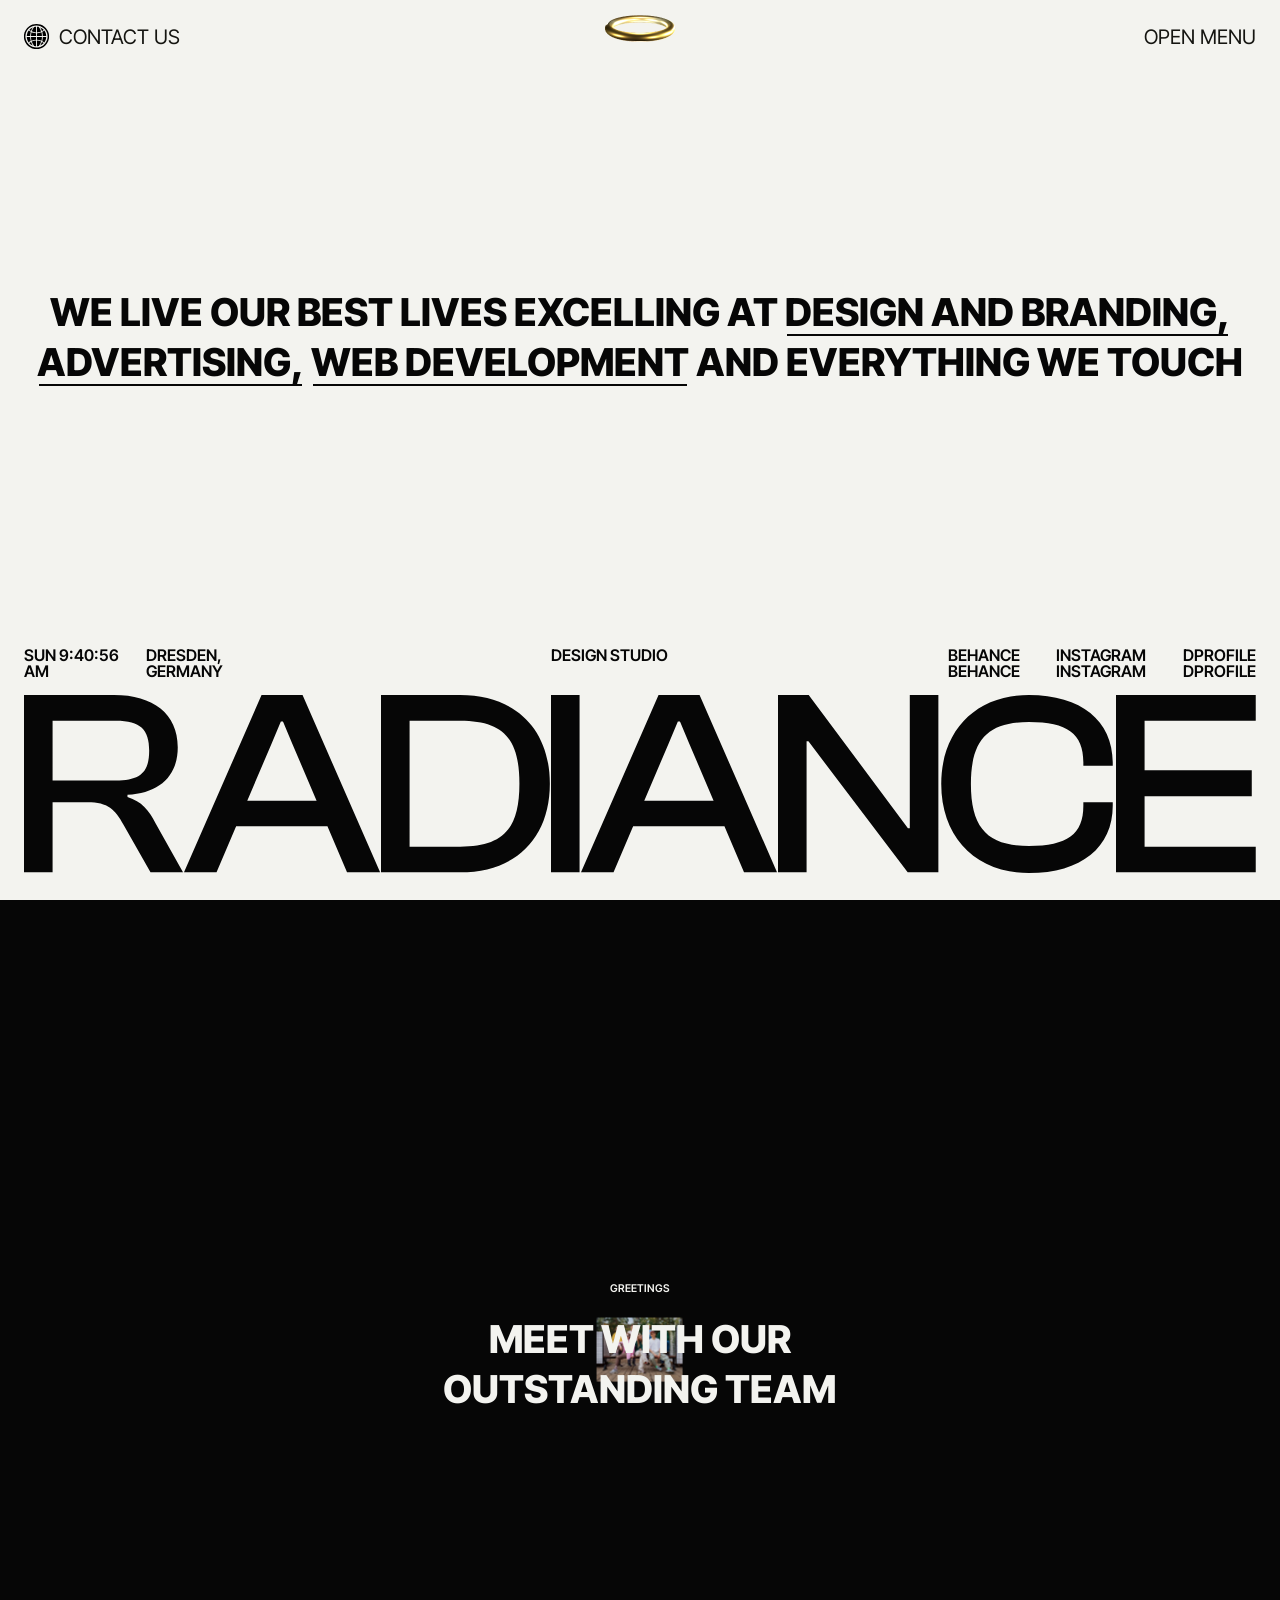
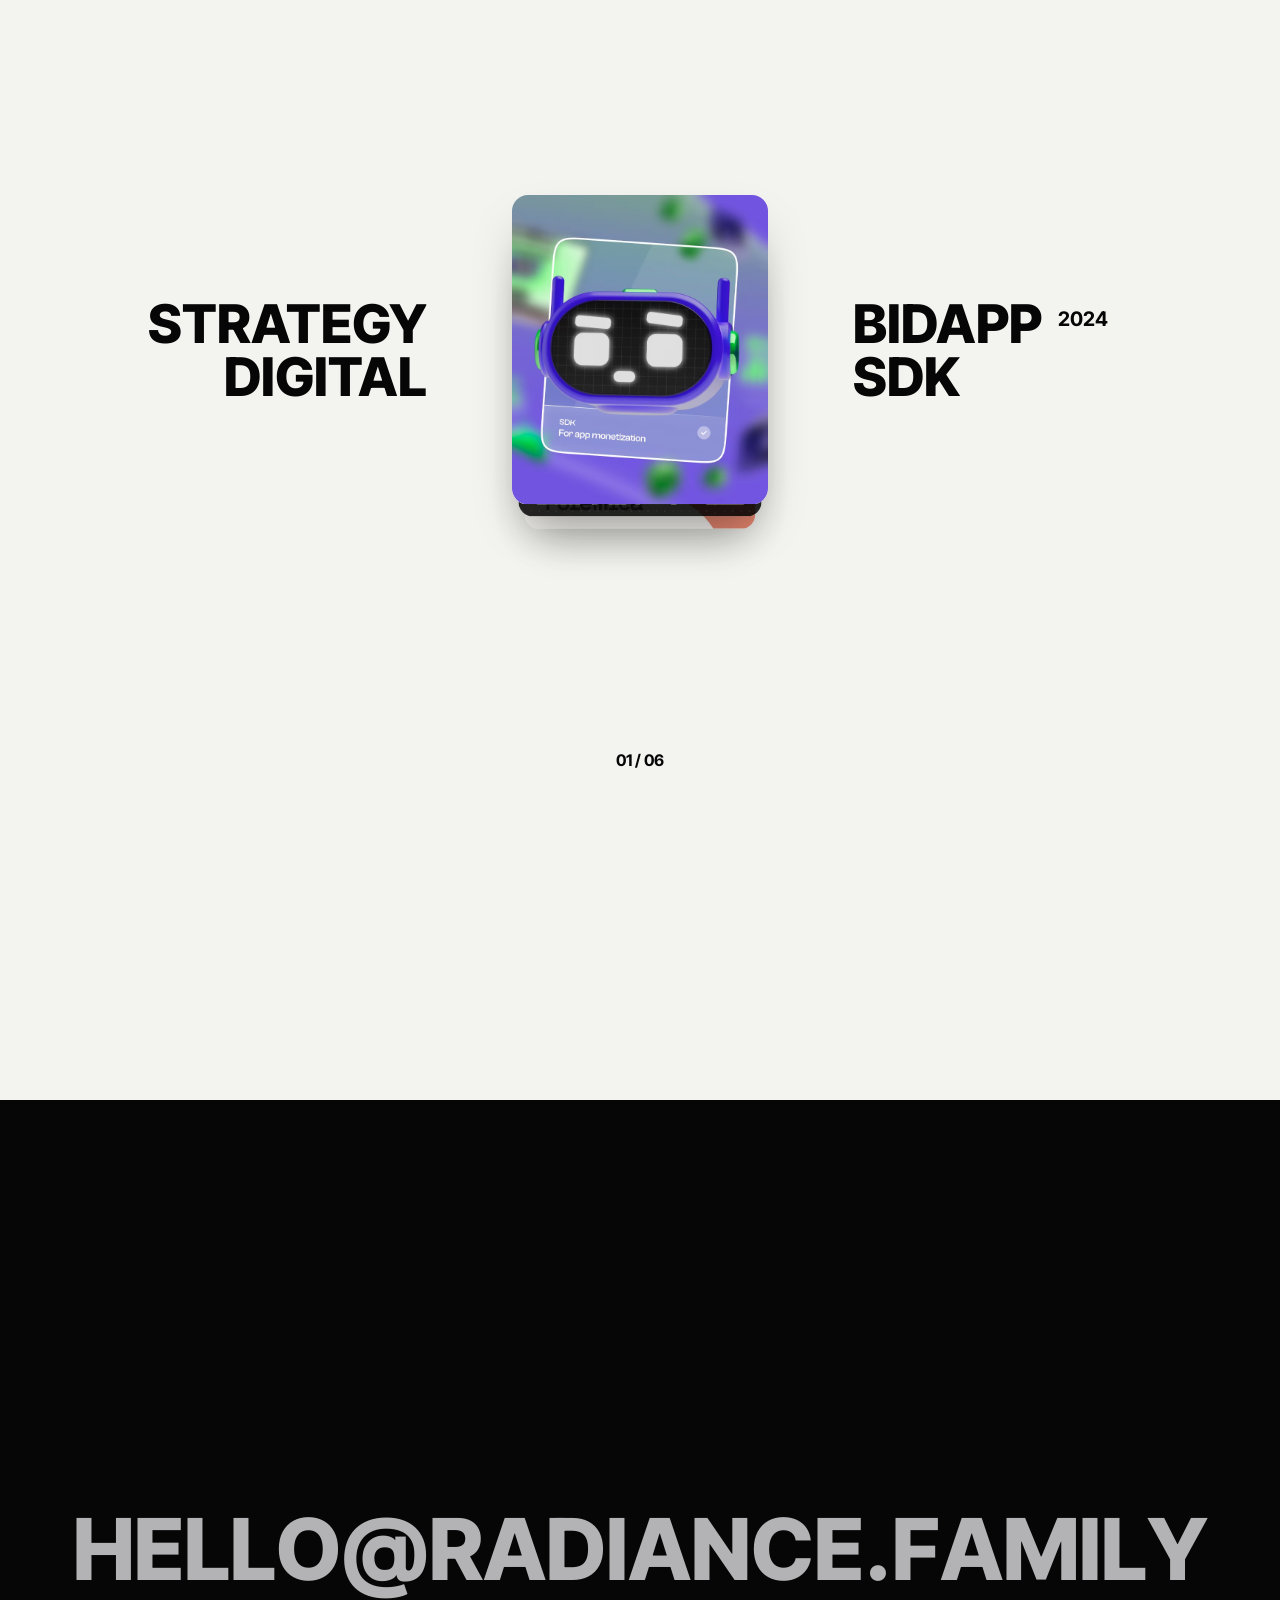
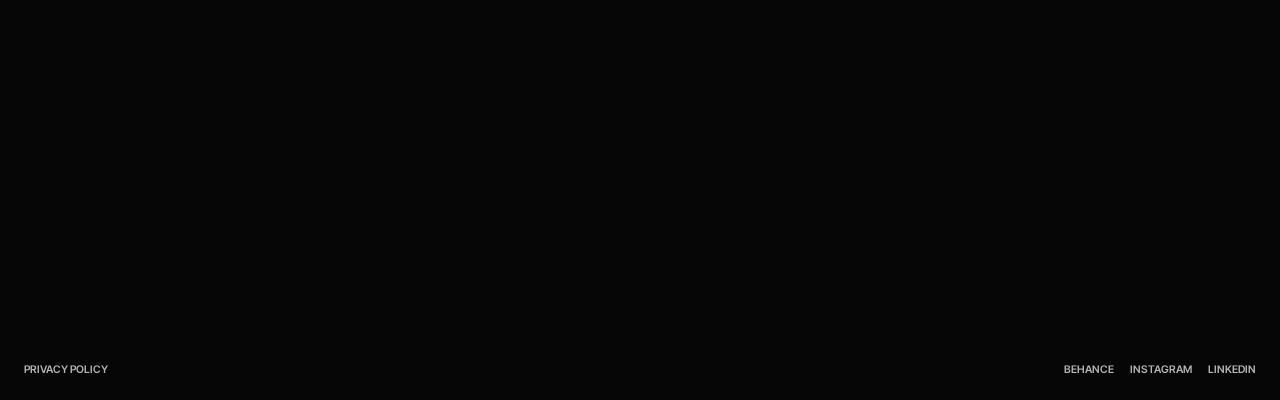
==== index.html @ 06d87bb8 "Google Cloud Ru" ====
<!DOCTYPE html>
<html lang="en">
<head>
    <meta charset="utf-8">
    <title>Radiance – The creative team for digital and brand experiences</title>
    <meta name="description" content="We practice fresh and straight in the face way to create brands, design and digital experiences.">
    <meta name="viewport" content="width=device-width, initial-scale=1">
    <link rel="stylesheet" href="/src/css/reset.css">
    <link rel="stylesheet" href="/src/css/radiance.css">
    <link href="/static/pic/favicon.png" rel="shortcut icon" type="image/x-icon" />
    <link href="/static/pic/webclip.png" rel="apple-touch-icon" />
    <script src="/src/js/libs/gsap.min.js"></script>
    <script defer src="/src/js/libs/ScrollTrigger.min.js"></script>
    <script defer src="/src/js/libs/three.min.js"></script>
    <script defer src="/src/js/libs/GLTFLoader.js"></script>
    <script defer src="/src/js/libs/ScrollToPlugin.min.js"></script>
    <script defer src="/src/js/libs/TextPlugin.min.js"></script>
    <script defer src="/src/js/libs/lottie.min.js"></script>
    <script defer src="/src/js/libs/matter.min.js"></script>
    <script defer src="/src/js/libs/luxon.min.js"></script>
    <script defer src="/src/js/libs/lenis.min.js"></script>
    <script defer src="/src/js/libs/splittype.min.js"></script>
    <script defer src="/src/js/js-bundle.js"></script>
    <!-- Google tag (gtag.js) -->
    <script async src="https://www.googletagmanager.com/gtag/js?id=G-Q95NQS2Q0W"></script>
    <script>
    window.dataLayer = window.dataLayer || [];
    function gtag(){dataLayer.push(arguments);}
    gtag('js', new Date());

    gtag('config', 'G-Q95NQS2Q0W');
    </script>
    <!-- Yandex.Metrika counter -->
    <script type="text/javascript" >
        (function(m,e,t,r,i,k,a){m[i]=m[i]||function(){(m[i].a=m[i].a||[]).push(arguments)};
        m[i].l=1*new Date();
        for (var j = 0; j < document.scripts.length; j++) {if (document.scripts[j].src === r) { return; }}
        k=e.createElement(t),a=e.getElementsByTagName(t)[0],k.async=1,k.src=r,a.parentNode.insertBefore(k,a)})
        (window, document, "script", "https://mc.yandex.ru/metrika/tag.js", "ym");
    
        ym(98861322, "init", {
            clickmap:true,
            trackLinks:true,
            accurateTrackBounce:true,
            webvisor:true
        });
    </script>
    <noscript><div><img src="https://mc.yandex.ru/watch/98861322" style="position:absolute; left:-9999px;" alt="" /></div></noscript>
    <!-- /Yandex.Metrika counter -->
</head>
<body>
    <h1 style="position: absolute; z-index: -2; pointer-events: none; color: #F3F3EF;">We practice fresh and straight in the face way to create brands, design and digital experiences.</h1>
    <!-- Preloader Zooone -->
    <div id="preloader-wrapper" class="preloader-wrapper">
        <div id="preloader-counter" class="preloader-counter">
            <div id="counter1"><img id="counter1-pic" class="counter-pic" src="/static/pic/counter-1.svg" loading="eager"
                    alt="Counter 1" />
            </div>
            <div id="counter2"><img class="counter-pic" src="/static/pic/counter-2.svg" loading="eager" alt="Counter 2" />
            </div>
            <div id="counter3"><img class="counter-pic" src="/static/pic/counter-3.svg" loading="eager" alt="Counter 3" />
            </div>
        </div>
        <div class="preloader-halo-mobile">
            <img src="/static/halo.png">
        </div>
        <div id="preloader-background" class="preloader-background"></div>
    </div>
    <script>
    //PRELOADER ANIMATION
    const   PRELOADER_BACKGROUND = "#preloader-background",
            PRELOADER_CONTAINER = "#preloader-wrapper",
            COUNTER_CONTAINER = "#preloader-counter",
            COUNTER_ELEMENT = [
                document.getElementById("counter1"),
                document.getElementById("counter2"),
                document.getElementById("counter3")
            ],
            REFERENCE = document.getElementById("counter1-pic");
    var numberHeight = REFERENCE.offsetHeight/2;
    var counterIndex = 1;
    var pageIsDone = false;

    if (window.matchMedia("(min-width: 768px)").matches) {

        if (numberHeight == 0) { numberHeight = 284 / 2; }

        var preloaderFinalState = gsap.timeline({
            onComplete: () => { preloaderIsDone = true }
        });


        preloaderFinalState
            .to(PRELOADER_BACKGROUND, {
                yPercent: -100,
                duration: 1.4,
                ease: "power3.inOut"
            }, "<")

            .to(COUNTER_CONTAINER, {
                yPercent: 150,
                ease: "power1.inOut"
            })
            .to(PRELOADER_CONTAINER, {
                autoAlpha: 0,
                ease: "power2.inOut"
            }, "<")
            .set(PRELOADER_CONTAINER, {
                yPercent: -100
        }).pause();


        function preloaderLoop() { 
        //  create a loop function
        setTimeout(function() {   //  call a 3s setTimeout when the loop is called
            
            gsap.to(COUNTER_ELEMENT[2], {
                y: -numberHeight*counterIndex*3,
                duration: 0.2,
                ease: "power4.inOut"
            });
            gsap.to(COUNTER_ELEMENT[1], {
                y: -numberHeight*counterIndex,
                duration: 0.3,
                ease: "power3.inOut"
            });

            counterIndex++; 

            if (pageIsDone || counterIndex == 10) {
                //console.log('readyState:' + document.readyState);
                gsap.to(COUNTER_ELEMENT[2], {
                    y: -numberHeight*30,
                    duration: 0.3,
                    ease: "power4.inOut"
                });
                gsap.to(COUNTER_ELEMENT[1], {
                    y: -numberHeight*10,
                    duration: 0.5,
                    ease: "power3.inOut"
                })
                gsap.to(COUNTER_ELEMENT[0], {
                    y: -numberHeight,
                    duration: 0.3,
                    ease: "power2.inOut"
                });
                preloaderFinalState.play();
            } 
            else if (counterIndex < 10) { preloaderLoop(); }                

        }, 600);

        }

        document.addEventListener("DOMContentLoaded", () => {
            pageIsDone = true;
        });

        preloaderLoop();  

    } 
    else {
        gsap.to(".preloader-halo-mobile", {
            "--shadowPreloader": "3em",
            yoyo: true,
            repeat: -1,
            duration: 1
        });

        window.addEventListener("DOMContentLoaded", () => {
            gsap.to(".preloader-wrapper", {
                xPercent: -100
            });
            preloaderIsDone = true;
        });
    }
    </script>
    <!-- Preloader Zooone -->

    <!-- Header Layout -->
    <header>
        <nav>
            <div class="brief-link">
                <svg id="brief-star" width="1.25em" height="1.25em" viewBox="0 0 24 24" fill="none"
                    xmlns="http://www.w3.org/2000/svg">
                    <path
                        d="M11.5741 8.14577C11.578 6.31677 11.578 4.48781 11.5741 2.6588C11.476 2.66862 11.3776 2.6775 11.2789 2.68638C10.8125 2.7284 10.3429 2.7707 9.89837 2.91479C9.62533 3.11406 9.43886 3.38464 9.2548 3.65174C9.22215 3.69912 9.18938 3.74667 9.15641 3.79342C8.46095 4.84078 7.92637 5.97153 7.49437 7.12945C8.78455 7.66865 10.1542 8.06237 11.5741 8.14577Z"
                        fill="currentColor" shape-rendering="geometricPrecision" />
                    <path
                        d="M15.8183 7.38435C15.4091 7.5367 15.0004 7.68889 14.5712 7.78766C13.8719 7.96416 13.1551 8.07855 12.4344 8.14062C12.4306 6.30968 12.4286 4.47683 12.4344 2.64589C12.7859 2.67076 13.1337 2.72531 13.4818 2.7799C13.7037 2.81469 13.9257 2.84951 14.1489 2.87668C15.1485 4.18006 16.0008 5.60953 16.4502 7.1573C16.2376 7.22825 16.0279 7.30632 15.8183 7.38435Z"
                        fill="currentColor" shape-rendering="geometricPrecision" />
                    <path
                        d="M7.85778 4.50678C7.93159 4.36117 8.01836 4.22136 8.10509 4.08162C8.24825 3.85095 8.39129 3.62046 8.47574 3.3644C7.11001 3.82795 5.98258 4.74537 5.04885 5.75006C5.61064 6.15155 6.19565 6.5278 6.82136 6.83619C7.04719 6.02068 7.45188 5.26485 7.85338 4.515L7.85778 4.50678Z"
                        fill="currentColor" shape-rendering="geometricPrecision" />
                    <path
                        d="M18.5808 6.00237C18.1229 6.2953 17.6655 6.588 17.1776 6.83619L17.1078 6.65537C16.845 5.97366 16.5808 5.28837 16.2071 4.65224C16.1292 4.49689 16.0377 4.34731 15.9464 4.19781C15.7833 3.93108 15.6205 3.66464 15.5348 3.36634C16.4783 3.69412 17.288 4.26823 18.0454 4.86755C18.3825 5.13327 18.6499 5.46301 18.9036 5.79661C18.7957 5.86483 18.6882 5.93361 18.5808 6.00237Z"
                        fill="currentColor" shape-rendering="geometricPrecision" />
                    <path
                        d="M6.51524 7.7302C6.58111 7.53819 6.36413 7.42375 6.21303 7.34423C5.62994 7.04942 5.07203 6.71581 4.52187 6.37251C3.74893 7.48194 3.18519 8.70967 2.91205 10.0034C2.86434 10.3189 2.82723 10.6369 2.79014 10.9547C2.77002 11.1271 2.74987 11.2997 2.72807 11.4716C3.81677 11.4736 4.90545 11.4736 5.99415 11.4716C5.98447 10.209 6.23823 8.96376 6.51524 7.7302Z"
                        fill="currentColor" shape-rendering="geometricPrecision" />
                    <path
                        d="M18.016 11.4726C17.9812 10.1459 17.7584 8.83479 17.4349 7.54305C17.9191 7.30394 18.377 7.02844 18.8353 6.75268C19.0462 6.62581 19.2572 6.49889 19.4708 6.37543C20.5266 7.8941 21.2065 9.65329 21.1988 11.4707C20.1372 11.4745 19.0757 11.4745 18.016 11.4726Z"
                        fill="currentColor" shape-rendering="geometricPrecision" />
                    <path
                        d="M8.81364 8.42613C8.53122 8.34929 8.25799 8.24864 7.98452 8.14791C7.74029 8.05794 7.49581 7.96789 7.2445 7.89469C6.95779 9.06812 6.79121 10.2687 6.77959 11.4712C8.37777 11.4732 9.9778 11.4732 11.5779 11.4712L11.5779 11.3078C11.5781 10.4994 11.5782 9.69256 11.5528 8.88578C10.6307 8.7888 9.71056 8.65693 8.81364 8.42613Z"
                        fill="currentColor" shape-rendering="geometricPrecision" />
                    <path
                        d="M15.8143 8.21898C16.1107 8.10842 16.4051 7.99978 16.7073 7.90475C17.0511 8.93904 17.0945 10.0248 17.1375 11.099C17.1424 11.2232 17.1474 11.3478 17.1528 11.4716C15.5779 11.4736 14.0049 11.4736 12.43 11.4716C12.43 10.6066 12.43 9.73957 12.4338 8.87452L12.678 8.84739C13.7415 8.72973 14.8247 8.6099 15.8143 8.21898Z"
                        fill="currentColor" shape-rendering="geometricPrecision" />
                    <path
                        d="M5.97359 12.4732C4.89651 12.4441 3.81945 12.4538 2.74431 12.4829C2.77056 12.6868 2.79187 12.8914 2.8132 13.0962C2.8501 13.4505 2.88705 13.8052 2.94966 14.1567C3.25574 15.3845 3.79428 16.5618 4.55172 17.613C5.20649 17.1902 5.87475 16.7848 6.55276 16.395C6.25056 15.1052 5.94647 13.8018 5.97359 12.4732Z"
                        fill="currentColor" shape-rendering="geometricPrecision" />
                    <path
                        d="M11.5758 12.5182C11.5758 13.3636 11.5758 14.2073 11.5739 15.0529C10.059 15.0916 8.63513 15.5862 7.24422 16.0905C6.93621 14.9132 6.85287 13.701 6.77345 12.4985C7.93037 12.4438 9.08831 12.4499 10.2458 12.456C10.6889 12.4584 11.1328 12.4607 11.5758 12.4596V12.5182Z"
                        fill="currentColor" shape-rendering="geometricPrecision" />
                    <path
                        d="M12.4346 15.0602C13.9224 15.1087 15.3327 15.5742 16.6965 16.0882C17.0936 14.9147 17.142 13.6772 17.1517 12.4573C15.5787 12.4553 14.0038 12.4553 12.4308 12.4573C12.4308 13.3242 12.4308 14.1932 12.4346 15.0602Z"
                        fill="currentColor" shape-rendering="geometricPrecision" />
                    <path
                        d="M17.4493 16.4241C17.7399 15.1168 17.9511 13.794 18.0112 12.4577C18.3634 12.4596 18.7159 12.4585 19.0684 12.4575C19.7744 12.4553 20.4816 12.4532 21.1882 12.4751C21.2463 14.3061 20.5044 16.0769 19.468 17.613C19.1853 17.4534 18.9093 17.2834 18.6332 17.1133C18.2452 16.8742 17.8568 16.6349 17.4493 16.4241Z"
                        fill="currentColor" shape-rendering="geometricPrecision" />
                    <path
                        d="M7.47913 16.802C7.96536 18.1655 8.64724 19.4669 9.49379 20.6714L9.52379 20.7129C9.63511 20.8675 9.75606 21.0355 9.95681 21.0942C10.4779 21.2494 11.0301 21.3056 11.5725 21.3483C11.5764 19.5193 11.5764 17.6903 11.5725 15.8613C10.1603 15.9544 8.77317 16.2744 7.47913 16.802Z"
                        fill="currentColor" shape-rendering="geometricPrecision" />
                    <path
                        d="M12.4336 21.3372C12.4278 19.5082 12.4298 17.6792 12.4336 15.8502C13.8207 15.9511 15.1942 16.273 16.4631 16.8025C16.0369 18.2436 15.262 19.5722 14.3806 20.8194C14.2702 20.959 14.1384 21.1045 13.9233 21.1025C13.5281 21.2185 13.116 21.2629 12.705 21.3072C12.6145 21.3169 12.5239 21.3267 12.4336 21.3372Z"
                        fill="currentColor" shape-rendering="geometricPrecision" />
                    <path
                        d="M6.83004 17.1678C6.19464 17.449 5.59794 17.7981 5.0439 18.1958C5.92532 19.2509 7.11287 20.0694 8.4321 20.6124C8.37976 20.3334 8.22932 20.0865 8.07955 19.8407C8.02421 19.7499 7.96894 19.6591 7.91876 19.567C7.48289 18.799 7.1148 17.996 6.83004 17.1678Z"
                        fill="currentColor" shape-rendering="geometricPrecision" />
                    <path
                        d="M17.6195 17.395C18.0164 17.5963 18.4156 17.7987 18.7542 18.0741L18.7329 18.4523C17.8476 19.3639 16.7666 20.1339 15.5307 20.6033C15.6231 20.3368 15.7681 20.0926 15.9126 19.8491C15.9437 19.7967 15.9748 19.7443 16.0053 19.6917C16.4644 18.879 16.85 18.0314 17.1793 17.1664C17.3235 17.2449 17.4714 17.3199 17.6195 17.395Z"
                        fill="currentColor" shape-rendering="geometricPrecision" />
                    <path fill-rule="evenodd" clip-rule="evenodd"
                        d="M23.9529 10.9915C23.8754 10.3766 23.7804 9.76178 23.6603 9.15082C23.0443 6.55181 21.4906 4.13897 19.2687 2.43022C18.1819 1.66797 17.0235 0.940637 15.6965 0.585698C14.4315 0.186149 13.0968 -0.0621051 11.7524 0.0135377C9.35417 0.0484497 6.98883 0.818467 5.09038 2.16064C2.23496 4.1739 0.410092 7.33342 0.0710831 10.6171C-0.252428 13.6622 0.522472 16.8683 2.51584 19.349C4.29225 21.7075 7.12444 23.3503 10.1871 23.8643C13.8078 24.4326 17.6434 23.1816 20.1753 20.761C22.9261 18.2337 24.2764 14.537 23.9529 10.9915ZM22.5697 12.3938C22.4418 15.241 21.0994 18.034 18.8522 20.0026C18.0793 20.5981 17.2696 21.1702 16.3649 21.5872L16.2757 21.6207C15.1576 22.0409 14.0192 22.4686 12.7926 22.4988C9.8229 22.751 6.80669 21.6163 4.75714 19.6496C2.03151 17.0681 0.826569 13.187 1.69831 9.67643C2.17486 7.41685 3.51155 5.32986 5.36157 3.78791C6.16357 3.1401 7.09537 2.63775 8.04072 2.18972C9.19529 1.75526 10.4351 1.50505 11.6807 1.4585C13.091 1.3848 14.4858 1.68543 15.7973 2.13734C17.4942 2.84916 19.0343 3.91012 20.1385 5.30466C21.8433 7.3024 22.6065 9.88009 22.5697 12.3938Z"
                        fill="currentColor" shape-rendering="geometricPrecision" />
                </svg>
                <a id="brief-button" class="animated-link">
                    <span>CONTACT US</span>
                </a>
            </div>
            <!--<a id="lang-pick" class="animated-link"><span>DEUTSCH</span></a>-->
            <div class="nav-end">
                <a id="menu-button" class="animated-link"><span id="menu-button-text">OPEN MENU</span></a>
            </div>

        </nav>
    </header>
    <!-- Header Layout -->

    <!-- Halo -->
    <div class="halo-container">
        <div class="threejs-wrapper"></div>
    </div>
    <div class="halo-container difference">
        <div id="tap-halo-desktop" class="tap-halo">♪ TAP HALO ♪</div>
    </div>
    <!-- Halo -->

    <!-- Menu Section -->
    <section id="menu-section" class="menu">
        <div class="menu-popup-layout">
            <div class="menu-content">
                <div class="menu-items">
                    <a id="anchor-main" class="animated-menu-link">
                        <h2>Main</h2>
                    </a>
                    <a id="anchor-meet" class="animated-menu-link">
                        <h2>Meet Radiance</h2>
                    </a>
                    <a id="anchor-approach" class="animated-menu-link">
                        <h2>Our Approach</h2>
                    </a>
                    <a id="anchor-works" class="animated-menu-link">
                        <h2>Selected Works</h2>
                    </a>
                    <a id="anchor-contacts" class="animated-menu-link">
                        <h2>Contacts</h2>
                    </a>
                </div>
                <div class="menu-divider"></div>
                <div class="menu-links">
                    <div class="link-item menu-anim-link">
                        <svg class="arrow-svg-icon" width="12" height="12" viewBox="0 0 10 10" fill="none" xmlns="http://www.w3.org/2000/svg">
                            <path d="M6.96074 1.80252L0 8.76327L1.23673 10L8.19718 3.03955V9.38153H9.94619L9.94626 1.29047L10 1.23673L9.94626 1.18299L9.94626 0.053524L8.81679 0.0535202L8.76327 0L8.70975 0.0535202L0.618255 0.0535244V1.80252L6.96074 1.80252Z" fill="#1A1A1A" style="fill:#1A1A1A;fill:color(display-p3 0.1000 0.1000 0.1000);fill-opacity:1;"/>
                        </svg>
                        <a href="/de/" class="animated-link">
                            <span>DEUTSCHE VERSION</span>
                        </a>
                    </div>
                    <div class="link-item menu-anim-link">
                        <svg class="arrow-svg-icon" width="12" height="12" viewBox="0 0 10 10" fill="none" xmlns="http://www.w3.org/2000/svg">
                            <path d="M6.96074 1.80252L0 8.76327L1.23673 10L8.19718 3.03955V9.38153H9.94619L9.94626 1.29047L10 1.23673L9.94626 1.18299L9.94626 0.053524L8.81679 0.0535202L8.76327 0L8.70975 0.0535202L0.618255 0.0535244V1.80252L6.96074 1.80252Z" fill="#1A1A1A" style="fill:#1A1A1A;fill:color(display-p3 0.1000 0.1000 0.1000);fill-opacity:1;"/>
                        </svg>
                        <a href="mailto:hello@radiance.family?subject=Let's%20work%20together" class="animated-link">
                            <span>HELLO@RADIANCE.FAMILY</span>
                        </a>
                    </div>
                    <div class="link-item menu-anim-link">
                        <svg class="arrow-svg-icon" width="12" height="12" viewBox="0 0 10 10" fill="none" xmlns="http://www.w3.org/2000/svg">
                            <path d="M6.96074 1.80252L0 8.76327L1.23673 10L8.19718 3.03955V9.38153H9.94619L9.94626 1.29047L10 1.23673L9.94626 1.18299L9.94626 0.053524L8.81679 0.0535202L8.76327 0L8.70975 0.0535202L0.618255 0.0535244V1.80252L6.96074 1.80252Z" fill="#1A1A1A" style="fill:#1A1A1A;fill:color(display-p3 0.1000 0.1000 0.1000);fill-opacity:1;"/>
                        </svg>
                        <a href="https://t.me/Arturkay" target="_blank" class="animated-link"><span>TELEGRAM</span></a>
                    </div>
                </div>
            </div>
        </div>
    </section>
    <div id="menu-background" class="menu-background"></div>
    <div id="menu-backdrop" class="menu-backdrop bg-noise"></div>

    <!-- Menu for Mobile -->
    <section class="mobile-menu">
        <div class="mobile-menu-layout">
            <div class="top-spacer"></div>
            <div class="menu-items">
                <a class="animated-menu-link" id="anchor-main-m">
                    <h3>Main</h3>
                </a>
                <a class="animated-menu-link" id="anchor-meet-m">
                    <h3>Meet Radiance</h3>
                </a>
                <a class="animated-menu-link" id="anchor-approach-m">
                    <h3>Our Approach</h3>
                </a>
                <a class="animated-menu-link" id="anchor-works-m">
                    <h3>Selected Works</h3>
                </a>
                <a class="animated-menu-link" id="anchor-contacts-m">
                    <h3>Contacts</h3>
                </a>
            </div>
            <div class="menu-link-buttons">
                <a href="mailto:HELLO@radiance.family?subject=WE%20HAVE%20A%20PROJECT"
                    class="menu-button-link blue-accent menu-button-top">
                    <div class="text-block">HELLO@RADIANCE.FAMILY</div>
                    <svg width="10" height="10" viewBox="0 0 10 10" fill="none" xmlns="http://www.w3.org/2000/svg">
                        <path
                            d="M6.96074 1.80252L0 8.76327L1.23673 10L8.19718 3.03955V9.38153H9.94619L9.94626 1.29047L10 1.23673L9.94626 1.18299L9.94626 0.053524L8.81679 0.0535202L8.76327 0L8.70975 0.0535202L0.618255 0.0535244V1.80252L6.96074 1.80252Z"
                            fill="currentColor" />
                    </svg>
                </a>
                <a href="https://www.instagram.com/designbyradiance/" target="_blank" class="menu-button-link menu-button-top">
                    <div class="text-block">INSTAGRAM</div>
                    <svg width="10" height="10" viewBox="0 0 10 10" fill="none" xmlns="http://www.w3.org/2000/svg">
                        <path
                            d="M6.96074 1.80252L0 8.76327L1.23673 10L8.19718 3.03955V9.38153H9.94619L9.94626 1.29047L10 1.23673L9.94626 1.18299L9.94626 0.053524L8.81679 0.0535202L8.76327 0L8.70975 0.0535202L0.618255 0.0535244V1.80252L6.96074 1.80252Z"
                            fill="currentColor" />
                    </svg>

                </a>
                <a href="https://t.me/Arturkay" target="_blank" class="menu-button-link menu-button-top">
                    <div class="text-block">TELEGRAM</div>
                    <svg width="10" height="10" viewBox="0 0 10 10" fill="none" xmlns="http://www.w3.org/2000/svg">
                        <path
                            d="M6.96074 1.80252L0 8.76327L1.23673 10L8.19718 3.03955V9.38153H9.94619L9.94626 1.29047L10 1.23673L9.94626 1.18299L9.94626 0.053524L8.81679 0.0535202L8.76327 0L8.70975 0.0535202L0.618255 0.0535244V1.80252L6.96074 1.80252Z"
                            fill="currentColor" />
                    </svg>
                </a>
                <a href="https://www.behance.net/radiancefamily" target="_blank" class="menu-button-link menu-button-top">
                    <div class="text-block">BEHANCE</div>
                    <svg width="10" height="10" viewBox="0 0 10 10" fill="none" xmlns="http://www.w3.org/2000/svg">
                        <path
                            d="M6.96074 1.80252L0 8.76327L1.23673 10L8.19718 3.03955V9.38153H9.94619L9.94626 1.29047L10 1.23673L9.94626 1.18299L9.94626 0.053524L8.81679 0.0535202L8.76327 0L8.70975 0.0535202L0.618255 0.0535244V1.80252L6.96074 1.80252Z"
                            fill="currentColor" />
                    </svg>
                </a>
                <a href="/de/" target="_blank" class="menu-button-link menu-button-top pink-accent">
                    <div class="text-block">DEUTSCHE</div>
                    <svg width="10" height="10" viewBox="0 0 10 10" fill="none" xmlns="http://www.w3.org/2000/svg">
                        <path
                            d="M6.96074 1.80252L0 8.76327L1.23673 10L8.19718 3.03955V9.38153H9.94619L9.94626 1.29047L10 1.23673L9.94626 1.18299L9.94626 0.053524L8.81679 0.0535202L8.76327 0L8.70975 0.0535202L0.618255 0.0535244V1.80252L6.96074 1.80252Z"
                            fill="currentColor" />
                    </svg>

                </a>
            </div>
        </div>
    </section>


    <!-- New Form Section -->
     <section id="contact-form" class="contact-form bg-noise">
        <div class="contacts-layout">
            <div class="contacts-popup">
                <div class="contacts-popup-body popup-padding">
                    <div class="contacts-popup-top">
                        <div class="contacts-popup-top-label">CONTACT <br> FORM</div>
                        <a id="contact-form-close" class="animated-link"><span id="contact-form-close-text">CLOSE</span></a>
                    </div>
                    <div class="contact-person">
                        <img src="/static/pic/contact-person.png">
                    </div>
                    <div id="firstMessage" class="contacts-messages">
                        <div class="contacts-message">Hello!</div>
                        <div class="contacts-message">My name is Darya and I am a client <br> manager at Radiance Family</div>
                        <div class="contacts-message">You can message me directly on Telegram, <br> or you can pre-answer questions here</div>
                    </div>
                    <div id="lastMessage" class="contacts-messages">
                        <div class="contacts-message">Thank you for your answers! Do you want <br> also fill out our brief for a project of yours?</div>
                    </div>
                </div>
                <div class="contacts-popup-body">
                    <form id="contactForm" name="Radiance Contacts" method="POST" netlify>
                        <div id="your-name" class="contact-input">
                            <label class="contact-input-label">YOUR NAME</label>
                            <input class="contact-input-field" required id="your-name-field" type="input" name="Your Name" placeholder="TYPE YOUR NAME"/>
                        </div>
                        <div id="your-email" class="contact-input">
                            <label class="contact-input-label">EMAIL</label>
                            <input class="contact-input-field" required id="your-email-field" type="input" name="Email" placeholder="MYEMAIL@GMAIL.COM"/>
                        </div>
                        <div id="your-comment" class="contact-input">
                            <label class="contact-input-label">COMMENTARY</label>
                            <input class="contact-input-field" id="your-comment-field" type="input" name="Comment" placeholder="LEAVE YOUR THOUGTS HERE"/>
                        </div>
                        <button class="contact-submit-button" type="submit">SEND REQUEST</button>
                    </form>

                    <div class="contacts-button-group">
                       <button class="contact-submit-button"><a href="/brief/?lang=en" target="_blank"></a>YES, PLEASE</button>
                        <button id="noThanksButton" class="contact-simple-button">NO, THANKS</button>
                    </div>
                </div>
            </div>
        </div>

     </section>

    <!-- Main Website -->
    <main>
        <section id="hero-section" class="hero-section">
            <div class="heading-wrapper">
                <h2 class="hero-heading">
                    <span class="not-hoverable">We live our best lives excelling at </span><span
                        class="heading-link">design and
                        branding,</span><br />
                    <span class="heading-link">advertising,</span> <span class="heading-link">web
                        development</span><span class="not-hoverable"> and
                        everything we touch</span>
                    <div class="hero-mask">
                        <div class="hero-mask-part"></div>
                        <div class="hero-mask-part"></div>
                    </div>
                </h2>
                <h2 class="hero-heading-mobile">We live our best lives excelling at design and
                    branding, advertising, web development  and
                    everything we touch</h2>
            </div>
            <div class="bottom-wrapper">
                <div class="bottom-links-wrapper">
                    <div>
                        <div class="welcome" id="local-time">MON 04:21:30</div>
                        <div class="welcome" id="local-place">DRESDEN, GERMANY</div>
                    </div>
                    <div class="divider"></div>
                    <div class="descriptor">
                        <div class="welcome">COMMUNICATION AGENCY</div>
                    </div>
                    <div class="divider"></div>
                    <div>
                        <a href="https://www.behance.net/Radiancefamily" target="_blank" class="animated-link welcome">
                            <span>BEHANCE</span>
                        </a>
                        <a href="https://www.instagram.com/designbyradiance/" target="_blank"
                            class="animated-link welcome">
                            <span>INSTAGRAM</span>
                        </a>
                        <a href="https://dprofile.ru/radiance" target="_blank" class="animated-link welcome">
                            <span>DPROFILE</span>
                        </a>
                    </div>
                </div>
                <div class="letters-wrapper">
                    <div id="letter-r" class="letter-container">
                        <svg width="14.9375em" height="16.6875em" viewBox="0 0 239 267" fill="none"
                            xmlns="http://www.w3.org/2000/svg">
                            <path
                                d="M0 266.058V0H134.976C193.73 0 230.65 28.1942 230.65 78.229C230.65 121.513 203.258 147.325 155.223 149.707V152.884C176.66 159.635 187.379 172.739 197.303 192.197L238.59 266.058H189.761L149.268 194.58C136.564 171.548 126.242 160.826 95.2773 160.826H42.8748V266.058H0ZM42.8748 128.264H137.755C175.072 128.264 187.776 115.557 187.776 83.3913C187.776 52.0203 175.072 38.5188 137.755 38.5188H42.8748V128.264Z"
                                fill="currentColor" />
                        </svg>
                    </div>
                    <div id="letter-a" class="letter-container">
                        <svg width="18.4375em" height="16.6875em" viewBox="0 0 295 267" fill="none"
                            xmlns="http://www.w3.org/2000/svg">
                            <path
                                d="M244.545 266.058L215.168 196.962H78.2068L48.8296 266.058H0L116.318 0H177.851L294.169 266.058H244.545ZM94.8803 158.443H198.891L162.765 73.8609L148.474 39.7101H145.298L131.006 73.8609L94.8803 158.443Z"
                                fill="currentColor" />
                        </svg>
                    </div>
                    <div id="letter-d" class="letter-container">
                        <svg width="15.875em" height="16.6875em" viewBox="0 0 254 267" fill="none"
                            xmlns="http://www.w3.org/2000/svg">
                            <path
                                d="M118.7 0C201.273 0 253.279 50.829 253.279 133.029C253.279 215.229 201.273 266.058 118.7 266.058H0V0H118.7ZM118.7 227.539C182.615 227.539 207.625 201.33 207.625 133.029C207.625 64.7275 182.615 38.5188 118.7 38.5188H42.8748V227.539H118.7Z"
                                fill="currentColor" />
                        </svg>
                    </div>
                    <div id="letter-i" class="letter-container">
                        <svg width="2.6875em" height="16.6875em" viewBox="0 0 43 267" fill="none"
                            xmlns="http://www.w3.org/2000/svg">
                            <path d="M0 266.058V0H42.8748V266.058H0Z" fill="currentColor" />
                        </svg>
                    </div>
                    <div id="letter-a-s" class="letter-container">
                        <svg width="18.4375em" height="16.6875em" viewBox="0 0 295 267" fill="none"
                            xmlns="http://www.w3.org/2000/svg">
                            <path
                                d="M244.545 266.058L215.168 196.962H78.2068L48.8296 266.058H0L116.318 0H177.851L294.169 266.058H244.545ZM94.8803 158.443H198.891L162.765 73.8609L148.474 39.7101H145.298L131.006 73.8609L94.8803 158.443Z"
                                fill="currentColor" />
                        </svg>
                    </div>
                    <div id="letter-n" class="letter-container">
                        <svg width="15.0625em" height="16.6875em" viewBox="0 0 241 267" fill="none"
                            xmlns="http://www.w3.org/2000/svg">
                            <path
                                d="M0 266.058V0H46.0508L194.922 199.742H197.7V0H240.575V266.058H194.525L45.6537 69.4928H42.8749V266.058H0Z"
                                fill="currentColor" />
                        </svg>
                    </div>
                    <div id="letter-c" class="letter-container">
                        <svg width="16.5em" height="16.6875em" viewBox=" 0 0 264 274" fill="none"
                            xmlns="http://www.w3.org/2000/svg">
                            <path
                                d="M134.976 274C53.9905 274 0 219.994 0 137C0 54.0058 53.9905 0 134.976 0C215.168 0 263.997 39.7101 263.997 103.643V108.806H218.741V103.643C218.741 59.9623 194.128 41.6956 134.976 41.6956C72.649 41.6956 45.6537 67.9044 45.6537 137C45.6537 206.096 72.649 232.304 134.976 232.304C194.128 232.304 218.741 214.038 218.741 170.357V165.194H263.997V170.357C263.997 234.29 215.565 274 134.976 274Z"
                                fill="currentColor" />
                        </svg>
                    </div>
                    <div id="letter-e" class="letter-container">
                        <svg width="13.125em" height="16.6875em" viewBox="0 0 210 267" fill="none"
                            xmlns="http://www.w3.org/2000/svg">
                            <path
                                d="M209.61 38.5188H42.8749V112.777H203.655V151.693H42.8749V227.539H209.61V266.058H0V0H209.61V38.5188Z"
                                fill="currentColor" />
                        </svg>
                    </div>
                </div>
                <div class="sprite-wrapper">
                    <div class="sprite-container">
                        <img class="sprite" src="/static/pic/sprites/R.avif" loading="eager" alt="R Letter" />
                    </div>
                    <div class="sprite-container">
                        <img class="sprite" loading="lazy" alt="A Letter" />
                    </div>
                    <div class="sprite-container">
                        <img class="sprite" loading="lazy" alt="D Letter" />
                    </div>
                    <div class="sprite-container">
                        <img class="sprite" loading="lazy" alt="I Letter" />
                    </div>
                    <div class="sprite-container">
                        <img class="sprite" loading="lazy" alt="A Letter" />
                    </div>
                    <div class="sprite-container">
                        <img class="sprite" loading="lazy" alt="N Letter" />
                    </div>
                    <div class="sprite-container">
                        <img class="sprite" loading="lazy" alt="C Letter" />
                    </div>
                    <div class="sprite-container">
                        <img class="sprite" loading="lazy" alt="E Letter" />
                    </div>
                </div>
            </div>
            <div class="background-video-wrapper">
                <video id="background-video-1" preload="none" loop muted playsinline disablepictureinpicture controlslist="nodownload">
                    <source src="/static/video/branding-portfolio.webm" type="video/webm" />
                    <source src="/static/video/branding-portfolio.mp4" type="video/mp4" />
                </video>
                <video id="background-video-2" preload="none" loop muted playsinline disablepictureinpicture controlslist="nodownload">
                    <source src="/static/video/ads-portfolio.webm" type="video/webm" />
                    <source src="/static/video/ads-portfolio.mp4" type="video/mp4" />
                </video>
                <video id="background-video-3" preload="none" loop muted playsinline disablepictureinpicture controlslist="nodownload">
                    <source src="/static/video/web-portfolio.webm" type="video/webm" />
                    <source src="/static/video/web-portfolio.mp4" type="video/mp4" />
                </video>
            </div>
            <div class="mobile-letters-lottie-container"></div>
        </section>

        <section id="presentation-section" class="presentation-section">
            <div class="presentation-wrapper">
                <div class="slides-layout">
                    <div id="greetings-slide" class="slide first">
                        <div class="team-heading">
                            <div class="heading-label">GREETINGS</div>
                            <h2>MEET WITH OUR<br />OUTSTANDING TEAM</h2>
                        </div>
                        <div class="team-background">
                            <img src="/static/pic/radiance-team.avif" loading="lazy" alt="Radiance Team" class="image" />
                        </div>
                    </div>
                    <div id="about-slide" class="slide middle">
                        <div class="about-layout">
                            <div class="about-heading">RECOGNIZED<br>BY THE COMMUNITY</div>
                            <div class="about-accolades">
                                <svg id="awwwards" width="auto" height="100%" viewBox="0 0 234 95" fill="none" xmlns="http://www.w3.org/2000/svg">
                                <path d="M28.8533 0.462473C27.1168 1.25627 26.0849 1.79208 25.053 2.42712C20.4985 5.25503 18.6034 8.45007 18.782 13.0144C18.8216 14.1357 18.8415 14.215 19.0995 14.4829C19.6055 15.0188 20.31 15.0584 21.8282 14.6615C24.6164 13.9372 27.0375 11.4863 28.4068 8.0234C29.1013 6.27705 29.8257 3.46898 29.7066 3.02247C29.6768 2.91333 29.7661 2.21875 29.9051 1.47457C30.044 0.740302 30.1333 0.0854183 30.1234 0.0159609C30.1035 -0.0534965 29.6471 0.105263 28.8533 0.462473Z" fill="#FFD73B"/>
                                <path d="M13.394 4.26278C11.9255 7.03115 11.0623 9.40262 10.6951 11.6749C10.5165 12.7862 10.6257 16.1698 10.8837 17.1521C11.2111 18.442 11.9255 19.8708 12.6995 20.8234C12.9376 21.1112 13.5925 21.5081 13.8406 21.5081C14.7633 21.5081 16.0731 20.0693 16.7478 18.3229C17.1249 17.3505 17.4523 15.9812 17.492 15.2569C17.502 14.9592 17.5516 14.3341 17.5913 13.8677C17.75 12.0222 17.1944 9.42247 16.0632 6.73348C15.6663 5.79084 14.2375 2.95301 14.1581 2.95301C14.1283 2.95301 13.781 3.54836 13.394 4.26278Z" fill="#FFD73B"/>
                                <path d="M26.075 13.2625C24.0012 13.957 22.8502 14.4432 21.5206 15.1974C18.5339 16.8941 16.6189 18.9977 15.8647 21.4485C15.4778 22.7186 15.19 25.2786 15.4381 25.2786C15.4778 25.2786 15.5274 25.3877 15.5373 25.5366C15.5671 25.9533 15.7556 26.1815 16.2319 26.3899C16.6288 26.5685 16.7975 26.5884 17.6309 26.5189C18.1469 26.4891 18.7125 26.3899 18.8713 26.3006C19.2682 26.1022 19.1689 26.1915 18.0874 27.015C14.3466 29.8628 12.4018 32.5518 11.8958 35.5583C11.7072 36.6398 11.8065 40.3112 12.0247 40.7279C12.2331 41.1347 12.6796 41.3729 13.2353 41.3729C13.7909 41.3729 14.2077 41.2339 15.2892 40.6882C17.373 39.6563 18.2362 38.8327 19.1689 37.007C19.5162 36.3124 19.9131 35.4293 20.052 35.0522C20.3993 34.0798 20.8161 32.1648 20.8657 31.3015C20.8855 30.9146 20.9748 29.9422 21.0542 29.1484C21.1435 28.3546 21.213 27.2631 21.213 26.7174C21.213 26.1716 21.2427 25.6358 21.2725 25.5267C21.3023 25.4175 21.6396 25.1099 22.0266 24.8321C23.7531 23.6116 25.2415 21.5676 26.4024 18.8191C27.1466 17.0628 27.484 15.9614 27.4344 15.4653C27.3947 15.1477 27.474 14.7012 27.7221 13.8777C27.9106 13.2426 28.0595 12.7167 28.0595 12.7068C28.0595 12.6175 27.6427 12.7366 26.075 13.2625Z" fill="#FFD73B"/>
                                <path d="M18.653 13.4708C18.653 13.6098 18.6728 13.6594 18.7026 13.5899C18.7224 13.5304 18.7224 13.4113 18.7026 13.3419C18.6728 13.2823 18.653 13.3319 18.653 13.4708Z" fill="#FFD73B"/>
                                <path d="M6.54754 17.7474C5.6942 20.6448 5.39653 22.4606 5.38661 24.6832C5.38661 27.8287 5.55529 29.0491 6.23002 30.6665C7.05358 32.6411 8.96862 34.695 10.0105 34.705C10.6455 34.705 11.3599 33.8814 11.866 32.5419C12.2232 31.629 12.5109 30.2894 12.4316 29.962C12.3919 29.7933 12.4117 29.7437 12.4911 29.8032C12.5705 29.8429 12.5804 29.833 12.5407 29.7636C12.501 29.704 12.5209 29.1881 12.5804 28.6324C12.8483 26.1121 11.9751 23.3239 9.97079 20.2777C9.32583 19.3053 8.06568 17.6184 7.25203 16.656L6.9742 16.3285L6.54754 17.7474Z" fill="#FFD73B"/>
                                <path d="M1.72521 32.4823C1.77482 33.296 1.81451 34.2684 1.80459 34.6355C1.79467 35.0721 1.82444 35.2705 1.88397 35.1812C1.94351 35.1019 1.95343 35.1614 1.91374 35.3698C1.83436 35.7865 2.19157 37.9 2.60831 39.3983C3.29296 41.9087 4.38444 43.8336 5.92242 45.2327C7.27188 46.473 8.84955 47.2966 9.88149 47.3065C10.3379 47.3065 10.457 47.2668 10.6951 47.0188C11.0325 46.6913 11.3302 45.7586 11.2309 45.3617C11.1913 45.2129 11.2012 45.1136 11.2508 45.1533C11.35 45.2129 11.3699 44.9747 11.3996 42.9902C11.4195 41.9583 11.3798 41.4225 11.2508 40.9065C10.4173 37.4634 8.05575 34.8637 3.00521 31.8274C2.35033 31.4305 1.77482 31.0833 1.72521 31.0535C1.6756 31.0237 1.6756 31.6191 1.72521 32.4823Z" fill="#FFD73B"/>
                                <path d="M19.5658 37.513C16.341 40.8569 14.5252 43.8832 14.0192 46.7707C13.8604 47.6637 13.8406 50.5908 13.9894 50.3527C14.0291 50.2832 14.039 50.3924 14.0092 50.5908C13.9398 50.9877 14.0985 52.109 14.3367 52.9623C14.4458 53.3592 14.6145 53.6271 14.9221 53.9446C15.3488 54.3713 15.3587 54.3713 15.9441 54.3316C16.4303 54.3019 16.6387 54.2125 17.2043 53.8454C18.0576 53.2898 19.2682 52.109 19.8238 51.2854C20.062 50.9381 20.3993 50.3031 20.5779 49.8863C20.9847 48.9437 21.4511 47.0783 21.3717 46.6913C21.342 46.5326 21.3519 46.4234 21.3916 46.4532C21.5503 46.5524 21.59 41.8789 21.4313 40.8073C21.2427 39.4479 20.6672 36.491 20.6077 36.491C20.568 36.491 20.1016 36.9474 19.5658 37.513Z" fill="#FFD73B"/>
                                <path d="M0.0284666 45.3418C0.0681565 45.4708 0.276529 45.9174 0.494823 46.344C0.80242 46.9691 0.861955 47.1577 0.76273 47.2668C0.465056 47.624 0.951257 48.8147 2.17172 50.7496C2.90599 51.9205 3.47157 52.6746 4.38444 53.6867C5.40645 54.8377 7.39095 56.326 8.10537 56.4848C8.76025 56.6237 8.31374 56.6237 7.12304 56.4749C5.4263 56.2665 2.04273 56.1474 2.10227 56.2963C2.13203 56.3657 2.37017 56.7725 2.648 57.2191C3.15405 58.0228 3.23343 58.1815 3.06475 58.0823C3.01513 58.0426 2.94568 58.1518 2.90599 58.3205C2.81668 58.7273 3.16397 59.4516 3.99746 60.553C6.19033 63.4603 8.19467 65.2166 10.4074 66.1493C10.8142 66.3279 11.2806 66.5363 11.4592 66.6156C11.6278 66.7049 11.8164 66.7446 11.8759 66.7149C11.9354 66.6752 11.9851 66.6851 11.9851 66.7248C11.9851 66.7744 11.1813 66.9431 10.2089 67.1018L8.42289 67.3995L9.11746 68.1636C9.54413 68.6398 9.76242 68.9375 9.6632 68.9375C9.4449 68.9375 9.3556 69.384 9.51436 69.7611C9.77234 70.406 12.0347 72.4203 13.8703 73.6507C16.093 75.1391 18.8316 76.0222 20.7069 75.8535L21.3618 75.7939L20.2703 76.171C19.675 76.3893 18.8018 76.6969 18.3354 76.8656C17.8691 77.0343 17.4325 77.2029 17.3531 77.2228C17.2737 77.2526 17.5218 77.4907 17.9782 77.828C18.7224 78.3738 18.8415 78.4829 18.6133 78.4333C18.5537 78.4234 18.4545 78.5326 18.4049 78.6814C18.1866 79.2569 18.6629 79.7629 20.4192 80.8147C22.4334 82.0253 24.5469 82.9183 26.2734 83.2854C27.4443 83.5335 29.528 83.5335 30.5798 83.2854C32.1078 82.9381 33.6458 82.1642 34.0725 81.5391C34.3305 81.162 34.4099 80.4476 34.1916 80.4476C34.1221 80.4476 34.261 80.2789 34.5091 80.0606L34.9457 79.6836L34.5488 79.1477C32.8917 76.9648 30.7683 75.5955 28.3968 75.1787C27.5832 75.0398 25.9758 75.0101 24.7354 75.1192C23.9813 75.1787 23.8821 75.1788 24.0905 75.0696C24.4874 74.8612 24.8049 74.3056 24.7652 73.869C24.7454 73.5316 24.7751 73.4622 25.0133 73.3431C25.1621 73.2637 25.2812 73.1546 25.2812 73.095C25.2812 73.0454 25.1423 72.718 24.9736 72.3806C23.386 69.2253 20.9847 67.469 17.4424 66.8637C16.4006 66.6851 15.9739 66.5561 16.4204 66.5561C16.5296 66.5561 16.7181 66.447 16.8371 66.318C17.1249 66.0104 17.363 65.3456 17.2241 65.2563C17.1646 65.2166 17.2142 65.157 17.3333 65.1174C17.6012 65.038 17.6012 64.9189 17.244 63.8671C16.2418 60.8705 14.6443 59.0646 11.7568 57.6656C11.2508 57.4175 10.9531 57.2488 11.092 57.2885C11.4195 57.3877 12.5308 57.3481 12.9872 57.229C13.1857 57.1694 13.4635 57.0405 13.5925 56.9313C13.8703 56.7229 14.1283 55.9391 13.9299 55.9291C13.8703 55.9291 13.9299 55.8795 14.0589 55.8299C14.2771 55.7406 14.2871 55.7009 14.2375 55.1651C14.1382 54.2522 13.781 52.9722 13.3742 52.0991C11.6378 48.3682 8.29389 46.4234 1.91374 45.4212C1.19932 45.3121 0.474978 45.2029 0.296374 45.1632C-0.0211459 45.1136 -0.0310683 45.1236 0.0284666 45.3418ZM23.763 75.2482C23.7333 75.278 23.644 75.2879 23.5745 75.2581C23.4951 75.2284 23.5249 75.1986 23.6341 75.1986C23.7432 75.1887 23.8027 75.2184 23.763 75.2482Z" fill="#FFD73B"/>
                                <path d="M22.3044 49.4597C19.7444 52.7539 18.2164 55.8101 17.7897 58.4693C17.6111 59.5707 17.6409 62.7062 17.8492 63.8274C17.9882 64.6113 18.5637 65.6929 19.1789 66.3279C19.6154 66.7843 19.7345 66.8538 20.062 66.8538C20.6077 66.8538 21.0641 66.5958 21.8282 65.8814C22.9692 64.8098 23.8821 63.4206 24.3286 62.1208C24.6164 61.2674 24.8247 60.0867 24.7354 59.7989C24.6858 59.6401 24.6958 59.6104 24.7851 59.66C24.8744 59.7096 24.8942 59.6997 24.8446 59.6203C24.8049 59.5608 24.8247 59.025 24.8843 58.4296C25.0629 56.7428 24.7255 53.9446 24.0806 51.722C23.8226 50.8488 23.0784 48.4972 23.0585 48.4972C23.0585 48.5071 22.7113 48.9338 22.3044 49.4597Z" fill="#FFD73B"/>
                                <path d="M27.742 57.1099C26.6406 59.1936 25.688 61.6842 25.2613 63.5893C25.053 64.522 25.0331 64.8495 25.043 67.0026C25.053 69.2253 25.0728 69.4436 25.3109 70.3564C25.6285 71.5571 26.0948 72.5493 26.7596 73.4225C27.8412 74.8513 28.5258 75.0001 29.4784 74.0377C29.915 73.6011 30.5996 72.5989 30.9568 71.8646C31.3637 71.051 31.7705 69.7214 31.7705 69.1657C31.7804 68.8879 31.8102 68.7093 31.8399 68.7589C31.8796 68.8184 31.8995 68.6696 31.8995 68.4315C31.8995 68.1933 31.9094 67.3698 31.9193 66.6057C31.9392 65.5242 31.8995 64.9884 31.7407 64.1946C31.3537 62.2299 30.4806 60.0172 28.9723 57.1992C28.6251 56.5642 28.3373 56.0383 28.3274 56.0383C28.3175 56.0383 28.0595 56.5146 27.742 57.1099Z" fill="#FFD73B"/>
                                <path d="M33.9237 64.5419C33.5665 66.9332 33.4672 68.8681 33.6061 70.4755C33.6657 71.2395 33.7451 71.9738 33.7649 72.1127C33.8145 72.331 33.8046 72.331 33.7252 72.1623C33.5764 71.8646 33.5962 72.073 33.8145 73.2736C34.0626 74.6826 34.3404 75.5459 34.8365 76.5282C35.4319 77.7288 35.8883 78.3341 36.8607 79.2569C37.8629 80.2095 38.6765 80.7353 39.252 80.8147C40.0061 80.914 40.6213 80.0805 41.0679 78.3539C41.177 77.9074 41.2861 77.2724 41.306 76.945C41.3159 76.6076 41.3655 75.8832 41.4052 75.3276C41.6037 72.7378 40.6213 70.1183 38.4185 67.3499C37.7736 66.5363 34.3702 63.0832 34.2213 63.0832C34.1817 63.0832 34.0427 63.7381 33.9237 64.5419Z" fill="#FFD73B"/>
                                <path d="M42.3776 71.9539C42.4074 72.0135 42.6058 72.5195 42.8341 73.0851C43.2706 74.1865 43.2905 74.2361 43.1417 74.1468C43.0424 74.0873 43.0027 74.3254 43.0424 74.7918C43.0424 74.9307 43.35 75.6451 43.6973 76.3794C46.2573 81.678 49.3035 84.357 53.3122 84.8036C54.106 84.8929 54.483 84.873 55.0288 84.6944C55.4058 84.5753 55.7432 84.109 55.7432 83.6922C55.7432 83.5136 55.7928 83.4243 55.892 83.4243C56.0111 83.4243 56.0409 83.345 56.0012 83.0969C55.9714 82.9282 55.9218 82.5115 55.892 82.184C55.4158 77.6693 52.4688 74.6628 46.8626 72.9561C45.2651 72.4699 42.328 71.815 42.3776 71.9539Z" fill="#FFD73B"/>
                                <path d="M38.2796 81.0926C38.2003 81.1124 37.7934 81.1819 37.3866 81.2414C35.928 81.4795 34.0328 82.2436 32.2269 83.3251C30.9171 84.109 28.1984 86.034 28.2182 86.1629C28.2282 86.2126 28.5159 86.3614 28.8632 86.4904C29.2105 86.6293 29.4387 86.7484 29.3792 86.7682C29.2006 86.8277 29.1113 87.433 29.2402 87.6811C29.5776 88.3062 32.9215 89.2389 35.7692 89.4969C39.2123 89.8144 42.1494 88.8619 44.253 86.7484C45.0269 85.9645 45.2849 85.389 45.0368 84.9226C44.9674 84.7936 45.0368 84.6349 45.3345 84.2479C45.5429 83.9601 45.7215 83.7022 45.7215 83.6525C45.7215 83.5434 44.4316 82.6405 43.737 82.2634C42.3776 81.5093 40.6114 81.033 39.2223 81.0529C38.7857 81.0628 38.359 81.0826 38.2796 81.0926Z" fill="#FFD73B"/>
                                <path d="M61.0815 83.3251C60.506 83.4343 59.8015 83.9205 59.484 84.4364C59.1268 85.0119 59.0275 85.8553 59.2458 86.4705C59.3252 86.7087 59.3451 86.8674 59.2855 86.8277C59.1367 86.7384 59.2756 87.6215 59.474 88.0184C59.8908 88.842 60.5854 89.2786 61.4982 89.2786C62.4012 89.2786 63.1057 88.842 63.5125 88.0383C63.701 87.6414 63.8399 86.8476 63.6911 86.9369C63.6415 86.9766 63.6613 86.8377 63.7407 86.6293C63.959 86.1133 63.9392 85.2302 63.711 84.7043C63.2744 83.722 62.1432 83.1267 61.0815 83.3251Z" fill="#FFD73B"/>
                                <path d="M49.7897 85.3989C47.7358 85.8553 45.7513 86.8277 43.6378 88.4153C42.4768 89.2984 40.2641 91.1639 40.2641 91.2631C40.2641 91.3028 40.5519 91.4119 40.9091 91.5112C41.4747 91.66 41.5342 91.6997 41.4052 91.8287C41.177 92.047 41.2266 92.5332 41.4945 92.8011C41.7922 93.0988 42.4371 93.2873 44.2331 93.6147C45.4833 93.8429 45.9497 93.8727 47.8052 93.8826C49.6607 93.8826 50.0576 93.8628 50.8514 93.6743C52.7565 93.2178 54.2548 92.434 55.5646 91.1837C56.5767 90.2212 56.9339 89.6557 56.9339 89.0405C56.9339 88.713 56.9041 88.5939 56.8148 88.6436C56.6958 88.7229 56.6958 88.713 57.2018 87.9192C57.3804 87.6315 57.5292 87.3636 57.5292 87.3139C57.5292 87.046 55.1677 85.8553 53.9571 85.5081C52.8756 85.2005 50.9209 85.1508 49.7897 85.3989Z" fill="#FFD73B"/>
                                <path d="M205.005 0.462473C206.742 1.25627 207.774 1.79208 208.806 2.42712C213.36 5.25503 215.255 8.45007 215.077 13.0144C215.037 14.1357 215.017 14.215 214.759 14.4829C214.253 15.0188 213.549 15.0584 212.03 14.6615C209.242 13.9372 206.821 11.4863 205.452 8.0234C204.757 6.27705 204.033 3.46898 204.152 3.02247C204.182 2.91333 204.092 2.21875 203.954 1.47457C203.815 0.740302 203.725 0.0854183 203.735 0.0159609C203.755 -0.0534965 204.212 0.105263 205.005 0.462473Z" fill="#FFD73B"/>
                                <path d="M220.465 4.26278C221.933 7.03115 222.796 9.40262 223.164 11.6749C223.342 12.7862 223.233 16.1698 222.975 17.1521C222.648 18.442 221.933 19.8708 221.159 20.8234C220.921 21.1112 220.266 21.5081 220.018 21.5081C219.095 21.5081 217.786 20.0693 217.111 18.3229C216.734 17.3505 216.406 15.9812 216.367 15.2569C216.357 14.9592 216.307 14.3341 216.267 13.8677C216.109 12.0222 216.664 9.42247 217.795 6.73348C218.192 5.79084 219.621 2.95301 219.701 2.95301C219.73 2.95301 220.078 3.54836 220.465 4.26278Z" fill="#FFD73B"/>
                                <path d="M207.784 13.2625C209.857 13.957 211.008 14.4432 212.338 15.1974C215.325 16.8941 217.24 18.9977 217.994 21.4485C218.381 22.7186 218.669 25.2786 218.421 25.2786C218.381 25.2786 218.331 25.3877 218.321 25.5366C218.292 25.9533 218.103 26.1815 217.627 26.3899C217.23 26.5685 217.061 26.5884 216.228 26.5189C215.712 26.4891 215.146 26.3899 214.987 26.3006C214.59 26.1022 214.69 26.1915 215.771 27.015C219.512 29.8628 221.457 32.5518 221.963 35.5583C222.151 36.6398 222.052 40.3112 221.834 40.7279C221.626 41.1347 221.179 41.3729 220.623 41.3729C220.068 41.3729 219.651 41.2339 218.569 40.6882C216.486 39.6563 215.622 38.8327 214.69 37.007C214.342 36.3124 213.946 35.4293 213.807 35.0522C213.459 34.0798 213.043 32.1648 212.993 31.3015C212.973 30.9146 212.884 29.9422 212.804 29.1484C212.715 28.3546 212.646 27.2631 212.646 26.7174C212.646 26.1716 212.616 25.6358 212.586 25.5267C212.556 25.4175 212.219 25.1099 211.832 24.8321C210.106 23.6116 208.617 21.5676 207.456 18.8191C206.712 17.0628 206.375 15.9614 206.424 15.4653C206.464 15.1477 206.385 14.7012 206.137 13.8777C205.948 13.2426 205.799 12.7167 205.799 12.7068C205.799 12.6175 206.216 12.7366 207.784 13.2625Z" fill="#FFD73B"/>
                                <path d="M215.206 13.4708C215.206 13.6098 215.186 13.6594 215.156 13.5899C215.136 13.5304 215.136 13.4113 215.156 13.3419C215.186 13.2823 215.206 13.3319 215.206 13.4708Z" fill="#FFD73B"/>
                                <path d="M227.311 17.7474C228.164 20.6448 228.462 22.4606 228.472 24.6832C228.472 27.8287 228.303 29.0491 227.629 30.6665C226.805 32.6411 224.89 34.695 223.848 34.705C223.213 34.705 222.499 33.8814 221.993 32.5419C221.635 31.629 221.348 30.2894 221.427 29.962C221.467 29.7933 221.447 29.7437 221.368 29.8032C221.288 29.8429 221.278 29.833 221.318 29.7636C221.358 29.704 221.338 29.1881 221.278 28.6324C221.01 26.1121 221.884 23.3239 223.888 20.2777C224.533 19.3053 225.793 17.6184 226.607 16.656L226.884 16.3285L227.311 17.7474Z" fill="#FFD73B"/>
                                <path d="M232.133 32.4823C232.084 33.296 232.044 34.2684 232.054 34.6355C232.064 35.0721 232.034 35.2705 231.975 35.1812C231.915 35.1019 231.905 35.1614 231.945 35.3698C232.024 35.7865 231.667 37.9 231.25 39.3983C230.566 41.9087 229.474 43.8336 227.936 45.2327C226.587 46.473 225.009 47.2966 223.977 47.3065C223.521 47.3065 223.402 47.2668 223.164 47.0188C222.826 46.6913 222.528 45.7586 222.628 45.3617C222.667 45.2129 222.657 45.1136 222.608 45.1533C222.509 45.2129 222.489 44.9747 222.459 42.9902C222.439 41.9583 222.479 41.4225 222.608 40.9065C223.441 37.4634 225.803 34.8637 230.853 31.8274C231.508 31.4305 232.084 31.0833 232.133 31.0535C232.183 31.0237 232.183 31.6191 232.133 32.4823Z" fill="#FFD73B"/>
                                <path d="M214.293 37.513C217.518 40.8569 219.333 43.8832 219.839 46.7707C219.998 47.6637 220.018 50.5908 219.869 50.3527C219.83 50.2832 219.82 50.3924 219.849 50.5908C219.919 50.9877 219.76 52.109 219.522 52.9623C219.413 53.3592 219.244 53.6271 218.937 53.9446C218.51 54.3713 218.5 54.3713 217.915 54.3316C217.428 54.3019 217.22 54.2125 216.654 53.8454C215.801 53.2898 214.59 52.109 214.035 51.2854C213.797 50.9381 213.459 50.3031 213.281 49.8863C212.874 48.9437 212.408 47.0783 212.487 46.6913C212.517 46.5326 212.507 46.4234 212.467 46.4532C212.308 46.5524 212.269 41.8789 212.427 40.8073C212.616 39.4479 213.191 36.491 213.251 36.491C213.291 36.491 213.757 36.9474 214.293 37.513Z" fill="#FFD73B"/>
                                <path d="M233.83 45.3418C233.79 45.4708 233.582 45.9174 233.364 46.344C233.056 46.9691 232.997 47.1577 233.096 47.2668C233.394 47.624 232.907 48.8147 231.687 50.7496C230.953 51.9205 230.387 52.6746 229.474 53.6867C228.452 54.8377 226.468 56.326 225.753 56.4848C225.098 56.6237 225.545 56.6237 226.736 56.4749C228.432 56.2665 231.816 56.1474 231.756 56.2963C231.727 56.3657 231.488 56.7725 231.211 57.2191C230.705 58.0228 230.625 58.1815 230.794 58.0823C230.844 58.0426 230.913 58.1518 230.953 58.3205C231.042 58.7273 230.695 59.4516 229.861 60.553C227.668 63.4603 225.664 65.2166 223.451 66.1493C223.044 66.3279 222.578 66.5363 222.399 66.6156C222.231 66.7049 222.042 66.7446 221.983 66.7149C221.923 66.6752 221.874 66.6851 221.874 66.7248C221.874 66.7744 222.677 66.9431 223.65 67.1018L225.436 67.3995L224.741 68.1636C224.315 68.6398 224.096 68.9375 224.195 68.9375C224.414 68.9375 224.503 69.384 224.344 69.7611C224.086 70.406 221.824 72.4203 219.988 73.6507C217.766 75.1391 215.027 76.0222 213.152 75.8535L212.497 75.7939L213.588 76.171C214.184 76.3893 215.057 76.6969 215.523 76.8656C215.99 77.0343 216.426 77.2029 216.506 77.2228C216.585 77.2526 216.337 77.4907 215.88 77.828C215.136 78.3738 215.017 78.4829 215.245 78.4333C215.305 78.4234 215.404 78.5326 215.454 78.6814C215.672 79.2569 215.196 79.7629 213.439 80.8147C211.425 82.0253 209.312 82.9183 207.585 83.2854C206.414 83.5335 204.331 83.5335 203.279 83.2854C201.751 82.9381 200.213 82.1642 199.786 81.5391C199.528 81.162 199.449 80.4476 199.667 80.4476C199.737 80.4476 199.598 80.2789 199.35 80.0606L198.913 79.6836L199.31 79.1477C200.967 76.9648 203.09 75.5955 205.462 75.1787C206.275 75.0398 207.883 75.0101 209.123 75.1192C209.877 75.1787 209.977 75.1788 209.768 75.0696C209.371 74.8612 209.054 74.3056 209.093 73.869C209.113 73.5316 209.084 73.4622 208.845 73.3431C208.697 73.2637 208.577 73.1546 208.577 73.095C208.577 73.0454 208.716 72.718 208.885 72.3806C210.473 69.2253 212.874 67.469 216.416 66.8637C217.458 66.6851 217.885 66.5561 217.438 66.5561C217.329 66.5561 217.141 66.447 217.021 66.318C216.734 66.0104 216.496 65.3456 216.635 65.2563C216.694 65.2166 216.644 65.157 216.525 65.1174C216.257 65.038 216.257 64.9189 216.615 63.8671C217.617 60.8705 219.214 59.0646 222.102 57.6656C222.608 57.4175 222.906 57.2488 222.767 57.2885C222.439 57.3877 221.328 57.3481 220.871 57.229C220.673 57.1694 220.395 57.0405 220.266 56.9313C219.988 56.7229 219.73 55.9391 219.929 55.9291C219.988 55.9291 219.929 55.8795 219.8 55.8299C219.581 55.7406 219.572 55.7009 219.621 55.1651C219.72 54.2522 220.078 52.9722 220.484 52.0991C222.221 48.3682 225.565 46.4234 231.945 45.4212C232.659 45.3121 233.384 45.2029 233.562 45.1632C233.88 45.1136 233.89 45.1236 233.83 45.3418ZM210.096 75.2482C210.125 75.278 210.215 75.2879 210.284 75.2581C210.364 75.2284 210.334 75.1986 210.225 75.1986C210.115 75.1887 210.056 75.2184 210.096 75.2482Z" fill="#FFD73B"/>
                                <path d="M211.554 49.4597C214.114 52.7539 215.642 55.8101 216.069 58.4693C216.248 59.5707 216.218 62.7062 216.009 63.8274C215.87 64.6113 215.295 65.6929 214.68 66.3279C214.243 66.7843 214.124 66.8538 213.797 66.8538C213.251 66.8538 212.795 66.5958 212.03 65.8814C210.889 64.8098 209.977 63.4206 209.53 62.1208C209.242 61.2674 209.034 60.0867 209.123 59.7989C209.173 59.6401 209.163 59.6104 209.074 59.66C208.984 59.7096 208.964 59.6997 209.014 59.6203C209.054 59.5608 209.034 59.025 208.974 58.4296C208.796 56.7428 209.133 53.9446 209.778 51.722C210.036 50.8488 210.78 48.4972 210.8 48.4972C210.8 48.5071 211.147 48.9338 211.554 49.4597Z" fill="#FFD73B"/>
                                <path d="M206.117 57.1099C207.218 59.1936 208.171 61.6842 208.597 63.5893C208.806 64.522 208.826 64.8495 208.816 67.0026C208.806 69.2253 208.786 69.4436 208.548 70.3564C208.23 71.5571 207.764 72.5493 207.099 73.4225C206.017 74.8513 205.333 75.0001 204.38 74.0377C203.944 73.6011 203.259 72.5989 202.902 71.8646C202.495 71.051 202.088 69.7214 202.088 69.1657C202.078 68.8879 202.048 68.7093 202.019 68.7589C201.979 68.8184 201.959 68.6696 201.959 68.4315C201.959 68.1933 201.949 67.3698 201.939 66.6057C201.919 65.5242 201.959 64.9884 202.118 64.1946C202.505 62.2299 203.378 60.0172 204.886 57.1992C205.234 56.5642 205.521 56.0383 205.531 56.0383C205.541 56.0383 205.799 56.5146 206.117 57.1099Z" fill="#FFD73B"/>
                                <path d="M199.935 64.5419C200.292 66.9332 200.391 68.8681 200.253 70.4755C200.193 71.2395 200.114 71.9738 200.094 72.1127C200.044 72.331 200.054 72.331 200.133 72.1623C200.282 71.8646 200.262 72.073 200.044 73.2736C199.796 74.6826 199.518 75.5459 199.022 76.5282C198.427 77.7288 197.97 78.3341 196.998 79.2569C195.996 80.2095 195.182 80.7353 194.607 80.8147C193.853 80.914 193.237 80.0805 192.791 78.3539C192.682 77.9074 192.573 77.2724 192.553 76.945C192.543 76.6076 192.493 75.8832 192.453 75.3276C192.255 72.7378 193.237 70.1183 195.44 67.3499C196.085 66.5363 199.488 63.0832 199.637 63.0832C199.677 63.0832 199.816 63.7381 199.935 64.5419Z" fill="#FFD73B"/>
                                <path d="M191.481 71.9539C191.451 72.0135 191.253 72.5195 191.025 73.0851C190.588 74.1865 190.568 74.2361 190.717 74.1468C190.816 74.0873 190.856 74.3254 190.816 74.7918C190.816 74.9307 190.509 75.6451 190.161 76.3794C187.601 81.678 184.555 84.357 180.546 84.8036C179.753 84.8929 179.376 84.873 178.83 84.6944C178.453 84.5753 178.115 84.109 178.115 83.6922C178.115 83.5136 178.066 83.4243 177.967 83.4243C177.848 83.4243 177.818 83.345 177.857 83.0969C177.887 82.9282 177.937 82.5115 177.967 82.184C178.443 77.6693 181.39 74.6628 186.996 72.9561C188.594 72.4699 191.531 71.815 191.481 71.9539Z" fill="#FFD73B"/>
                                <path d="M195.579 81.0926C195.658 81.1124 196.065 81.1819 196.472 81.2414C197.931 81.4795 199.826 82.2436 201.632 83.3251C202.941 84.109 205.66 86.034 205.64 86.1629C205.63 86.2126 205.343 86.3614 204.995 86.4904C204.648 86.6293 204.42 86.7484 204.479 86.7682C204.658 86.8277 204.747 87.433 204.618 87.6811C204.281 88.3062 200.937 89.2389 198.089 89.4969C194.646 89.8144 191.709 88.8619 189.606 86.7484C188.832 85.9645 188.574 85.389 188.822 84.9226C188.891 84.7936 188.822 84.6349 188.524 84.2479C188.316 83.9601 188.137 83.7022 188.137 83.6525C188.137 83.5434 189.427 82.6405 190.122 82.2634C191.481 81.5093 193.247 81.033 194.636 81.0529C195.073 81.0628 195.5 81.0826 195.579 81.0926Z" fill="#FFD73B"/>
                                <path d="M172.777 83.3251C173.353 83.4343 174.057 83.9205 174.375 84.4364C174.732 85.0119 174.831 85.8553 174.613 86.4705C174.533 86.7087 174.514 86.8674 174.573 86.8277C174.722 86.7384 174.583 87.6215 174.385 88.0184C173.968 88.842 173.273 89.2786 172.36 89.2786C171.457 89.2786 170.753 88.842 170.346 88.0383C170.158 87.6414 170.019 86.8476 170.168 86.9369C170.217 86.9766 170.197 86.8377 170.118 86.6293C169.9 86.1133 169.919 85.2302 170.148 84.7043C170.584 83.722 171.715 83.1267 172.777 83.3251Z" fill="#FFD73B"/>
                                <path d="M184.069 85.3989C186.123 85.8553 188.107 86.8277 190.221 88.4153C191.382 89.2984 193.595 91.1639 193.595 91.2631C193.595 91.3028 193.307 91.4119 192.95 91.5112C192.384 91.66 192.324 91.6997 192.453 91.8287C192.682 92.047 192.632 92.5332 192.364 92.8011C192.066 93.0988 191.421 93.2873 189.626 93.6147C188.375 93.8429 187.909 93.8727 186.053 93.8826C184.198 93.8826 183.801 93.8628 183.007 93.6743C181.102 93.2178 179.604 92.434 178.294 91.1837C177.282 90.2212 176.925 89.6557 176.925 89.0405C176.925 88.713 176.955 88.5939 177.044 88.6436C177.163 88.7229 177.163 88.713 176.657 87.9192C176.478 87.6315 176.329 87.3636 176.329 87.3139C176.329 87.046 178.691 85.8553 179.901 85.5081C180.983 85.2005 182.938 85.1508 184.069 85.3989Z" fill="#FFD73B"/>
                                <path d="M129.444 26.9763L124.565 45.9683L119.86 26.9763H113.588L109.058 45.9683L105.225 34.9914L104.702 36.2111L102.611 43.3548L106.095 54.5059H112.02L116.724 36.7335L121.428 54.5059H127.527L136.239 26.9763H129.444Z" fill="white"/>
                                <path d="M163.245 26.9763L158.367 45.9683L153.662 26.9763H147.39L142.86 45.9683L139.026 34.9914L138.504 36.2111L136.238 43.3548L139.897 54.5059H145.821L150.526 36.7335L155.23 54.5059H161.154L170.041 26.9763H163.245Z" fill="white"/>
                                <path d="M102.61 26.9763L93.8982 54.3317H87.9741L83.2696 36.7335L78.5652 54.5059H72.6411L63.9293 27.1505H70.7242L75.6028 45.9683L80.3073 27.1505H86.5797L91.2842 45.9683L96.1628 27.1505L102.61 26.9763Z" fill="white"/>
                                <path d="M174.571 45.6194C177.185 45.6194 179.102 47.5362 179.102 50.1497C179.102 52.7631 177.185 54.68 174.571 54.68C171.958 54.68 170.041 52.7631 170.041 50.1497C170.041 47.5362 171.958 45.6194 174.571 45.6194Z" fill="white"/>
                                <path d="M107.507 76.5154L112.007 83.781H112.148L116.648 76.5154H119.132L113.648 85.2576L119.132 93.9763H116.648L112.148 86.8513H112.007L107.507 93.9763H105.023L110.648 85.2576L105.023 76.5154H107.507Z" fill="white"/>
                                <path d="M126.14 94.2107C125.429 94.2107 124.714 94.0818 123.996 93.824C123.277 93.5583 122.621 93.1169 122.027 92.4998C121.441 91.8748 120.968 91.0271 120.609 89.9568C120.25 88.8865 120.07 87.5466 120.07 85.9373C120.07 84.3904 120.214 83.0193 120.504 81.824C120.8 80.6287 121.222 79.6208 121.769 78.8005C122.324 77.9724 122.992 77.3474 123.773 76.9255C124.554 76.4958 125.437 76.281 126.422 76.281C127.398 76.281 128.265 76.4763 129.023 76.8669C129.789 77.2576 130.414 77.8005 130.898 78.4958C131.382 79.1833 131.695 79.9763 131.836 80.8748H129.773C129.578 80.0935 129.199 79.4451 128.636 78.9294C128.082 78.4138 127.343 78.156 126.422 78.156C125.07 78.156 124.004 78.7458 123.222 79.9255C122.449 81.0974 122.062 82.7498 122.062 84.8826H122.203C122.523 84.3982 122.902 83.9841 123.339 83.6404C123.777 83.2888 124.261 83.0232 124.793 82.8435C125.324 82.656 125.89 82.5623 126.492 82.5623C127.492 82.5623 128.406 82.8123 129.234 83.3123C130.062 83.8044 130.726 84.488 131.226 85.363C131.726 86.2302 131.976 87.2263 131.976 88.3513C131.976 89.4294 131.734 90.4138 131.25 91.3044C130.773 92.1873 130.097 92.8943 129.222 93.4255C128.347 93.949 127.32 94.2107 126.14 94.2107ZM126.14 92.3357C126.859 92.3357 127.504 92.1599 128.074 91.8083C128.644 91.449 129.097 90.9685 129.433 90.3669C129.769 89.7576 129.937 89.0857 129.937 88.3513C129.937 87.6248 129.773 86.9685 129.445 86.3826C129.125 85.7888 128.683 85.3162 128.121 84.9646C127.566 84.613 126.929 84.4373 126.211 84.4373C125.492 84.4373 124.839 84.6208 124.254 84.988C123.675 85.3552 123.214 85.8396 122.871 86.4412C122.535 87.0349 122.367 87.6794 122.367 88.3748C122.367 89.0701 122.531 89.7224 122.859 90.3318C123.187 90.9333 123.632 91.4177 124.195 91.7849C124.765 92.1521 125.414 92.3357 126.14 92.3357Z" fill="white"/>
                                </svg>
                                <svg id="fwa" width="auto" height="100%" viewBox="0 0 234 94" fill="none" xmlns="http://www.w3.org/2000/svg">
                                <path d="M28.8533 0.462473C27.1168 1.25627 26.0849 1.79208 25.053 2.42712C20.4985 5.25503 18.6034 8.45007 18.782 13.0144C18.8216 14.1357 18.8415 14.215 19.0995 14.4829C19.6055 15.0188 20.31 15.0584 21.8282 14.6615C24.6164 13.9372 27.0375 11.4863 28.4068 8.0234C29.1013 6.27705 29.8257 3.46898 29.7066 3.02247C29.6768 2.91333 29.7661 2.21875 29.9051 1.47457C30.044 0.740302 30.1333 0.0854183 30.1234 0.0159609C30.1035 -0.0534965 29.6471 0.105263 28.8533 0.462473Z" fill="#FFD73B"/>
                                <path d="M13.394 4.26278C11.9255 7.03115 11.0623 9.40262 10.6951 11.6749C10.5165 12.7862 10.6257 16.1698 10.8837 17.1521C11.2111 18.442 11.9255 19.8708 12.6995 20.8234C12.9376 21.1112 13.5925 21.5081 13.8406 21.5081C14.7633 21.5081 16.0731 20.0693 16.7478 18.3229C17.1249 17.3505 17.4523 15.9812 17.492 15.2569C17.502 14.9592 17.5516 14.3341 17.5913 13.8677C17.75 12.0222 17.1944 9.42247 16.0632 6.73348C15.6663 5.79084 14.2375 2.95301 14.1581 2.95301C14.1283 2.95301 13.781 3.54836 13.394 4.26278Z" fill="#FFD73B"/>
                                <path d="M26.075 13.2625C24.0012 13.957 22.8502 14.4432 21.5206 15.1974C18.5339 16.8941 16.6189 18.9977 15.8647 21.4485C15.4778 22.7186 15.19 25.2786 15.4381 25.2786C15.4778 25.2786 15.5274 25.3877 15.5373 25.5366C15.5671 25.9533 15.7556 26.1815 16.2319 26.3899C16.6288 26.5685 16.7975 26.5884 17.6309 26.5189C18.1469 26.4891 18.7125 26.3899 18.8713 26.3006C19.2682 26.1022 19.1689 26.1915 18.0874 27.015C14.3466 29.8628 12.4018 32.5518 11.8958 35.5583C11.7072 36.6398 11.8065 40.3112 12.0247 40.7279C12.2331 41.1347 12.6796 41.3729 13.2353 41.3729C13.7909 41.3729 14.2077 41.2339 15.2892 40.6882C17.373 39.6563 18.2362 38.8327 19.1689 37.007C19.5162 36.3124 19.9131 35.4293 20.052 35.0522C20.3993 34.0798 20.8161 32.1648 20.8657 31.3015C20.8855 30.9146 20.9748 29.9422 21.0542 29.1484C21.1435 28.3546 21.213 27.2631 21.213 26.7174C21.213 26.1716 21.2427 25.6358 21.2725 25.5267C21.3023 25.4175 21.6396 25.1099 22.0266 24.8321C23.7531 23.6116 25.2415 21.5676 26.4024 18.8191C27.1466 17.0628 27.484 15.9614 27.4344 15.4653C27.3947 15.1477 27.474 14.7012 27.7221 13.8777C27.9106 13.2426 28.0595 12.7167 28.0595 12.7068C28.0595 12.6175 27.6427 12.7366 26.075 13.2625Z" fill="#FFD73B"/>
                                <path d="M18.653 13.4708C18.653 13.6098 18.6728 13.6594 18.7026 13.5899C18.7224 13.5304 18.7224 13.4113 18.7026 13.3419C18.6728 13.2823 18.653 13.3319 18.653 13.4708Z" fill="#FFD73B"/>
                                <path d="M6.54754 17.7474C5.6942 20.6448 5.39653 22.4606 5.38661 24.6832C5.38661 27.8287 5.55529 29.0491 6.23002 30.6665C7.05358 32.6411 8.96862 34.695 10.0105 34.705C10.6455 34.705 11.3599 33.8814 11.866 32.5419C12.2232 31.629 12.5109 30.2894 12.4316 29.962C12.3919 29.7933 12.4117 29.7437 12.4911 29.8032C12.5705 29.8429 12.5804 29.833 12.5407 29.7636C12.501 29.704 12.5209 29.1881 12.5804 28.6324C12.8483 26.1121 11.9751 23.3239 9.97079 20.2777C9.32583 19.3053 8.06568 17.6184 7.25203 16.656L6.9742 16.3285L6.54754 17.7474Z" fill="#FFD73B"/>
                                <path d="M1.72521 32.4823C1.77482 33.296 1.81451 34.2684 1.80459 34.6355C1.79467 35.0721 1.82444 35.2705 1.88397 35.1812C1.94351 35.1019 1.95343 35.1614 1.91374 35.3698C1.83436 35.7865 2.19157 37.9 2.60831 39.3983C3.29296 41.9087 4.38444 43.8336 5.92242 45.2327C7.27188 46.473 8.84955 47.2966 9.88149 47.3065C10.3379 47.3065 10.457 47.2668 10.6951 47.0188C11.0325 46.6913 11.3302 45.7586 11.2309 45.3617C11.1913 45.2129 11.2012 45.1136 11.2508 45.1533C11.35 45.2129 11.3699 44.9747 11.3996 42.9902C11.4195 41.9583 11.3798 41.4225 11.2508 40.9065C10.4173 37.4634 8.05575 34.8637 3.00521 31.8274C2.35033 31.4305 1.77482 31.0833 1.72521 31.0535C1.6756 31.0237 1.6756 31.6191 1.72521 32.4823Z" fill="#FFD73B"/>
                                <path d="M19.5658 37.513C16.341 40.8569 14.5252 43.8832 14.0192 46.7707C13.8604 47.6637 13.8406 50.5908 13.9894 50.3527C14.0291 50.2832 14.039 50.3924 14.0092 50.5908C13.9398 50.9877 14.0985 52.109 14.3367 52.9623C14.4458 53.3592 14.6145 53.6271 14.9221 53.9446C15.3488 54.3713 15.3587 54.3713 15.9441 54.3316C16.4303 54.3019 16.6387 54.2125 17.2043 53.8454C18.0576 53.2898 19.2682 52.109 19.8238 51.2854C20.062 50.9381 20.3993 50.3031 20.5779 49.8863C20.9847 48.9437 21.4511 47.0783 21.3717 46.6913C21.342 46.5326 21.3519 46.4234 21.3916 46.4532C21.5503 46.5524 21.59 41.8789 21.4313 40.8073C21.2427 39.4479 20.6672 36.491 20.6077 36.491C20.568 36.491 20.1016 36.9474 19.5658 37.513Z" fill="#FFD73B"/>
                                <path d="M0.0284666 45.3418C0.0681565 45.4708 0.276529 45.9174 0.494823 46.344C0.80242 46.9691 0.861955 47.1577 0.76273 47.2668C0.465056 47.624 0.951257 48.8147 2.17172 50.7496C2.90599 51.9205 3.47157 52.6746 4.38444 53.6867C5.40645 54.8377 7.39095 56.326 8.10537 56.4848C8.76025 56.6237 8.31374 56.6237 7.12304 56.4749C5.4263 56.2665 2.04273 56.1474 2.10227 56.2963C2.13203 56.3657 2.37017 56.7725 2.648 57.2191C3.15405 58.0228 3.23343 58.1815 3.06475 58.0823C3.01513 58.0426 2.94568 58.1518 2.90599 58.3205C2.81668 58.7273 3.16397 59.4516 3.99746 60.553C6.19033 63.4603 8.19467 65.2166 10.4074 66.1493C10.8142 66.3279 11.2806 66.5363 11.4592 66.6156C11.6278 66.7049 11.8164 66.7446 11.8759 66.7149C11.9354 66.6752 11.9851 66.6851 11.9851 66.7248C11.9851 66.7744 11.1813 66.9431 10.2089 67.1018L8.42289 67.3995L9.11746 68.1636C9.54413 68.6398 9.76242 68.9375 9.6632 68.9375C9.4449 68.9375 9.3556 69.384 9.51436 69.7611C9.77234 70.406 12.0347 72.4203 13.8703 73.6507C16.093 75.1391 18.8316 76.0222 20.7069 75.8535L21.3618 75.7939L20.2703 76.171C19.675 76.3893 18.8018 76.6969 18.3354 76.8656C17.8691 77.0343 17.4325 77.2029 17.3531 77.2228C17.2737 77.2526 17.5218 77.4907 17.9782 77.828C18.7224 78.3738 18.8415 78.4829 18.6133 78.4333C18.5537 78.4234 18.4545 78.5326 18.4049 78.6814C18.1866 79.2569 18.6629 79.7629 20.4192 80.8147C22.4334 82.0253 24.5469 82.9183 26.2734 83.2854C27.4443 83.5335 29.528 83.5335 30.5798 83.2854C32.1078 82.9381 33.6458 82.1642 34.0725 81.5391C34.3305 81.162 34.4099 80.4476 34.1916 80.4476C34.1221 80.4476 34.261 80.2789 34.5091 80.0606L34.9457 79.6836L34.5488 79.1477C32.8917 76.9648 30.7683 75.5955 28.3968 75.1787C27.5832 75.0398 25.9758 75.0101 24.7354 75.1192C23.9813 75.1787 23.8821 75.1788 24.0905 75.0696C24.4874 74.8612 24.8049 74.3056 24.7652 73.869C24.7454 73.5316 24.7751 73.4622 25.0133 73.3431C25.1621 73.2637 25.2812 73.1546 25.2812 73.095C25.2812 73.0454 25.1423 72.718 24.9736 72.3806C23.386 69.2253 20.9847 67.469 17.4424 66.8637C16.4006 66.6851 15.9739 66.5561 16.4204 66.5561C16.5296 66.5561 16.7181 66.447 16.8371 66.318C17.1249 66.0104 17.363 65.3456 17.2241 65.2563C17.1646 65.2166 17.2142 65.157 17.3333 65.1174C17.6012 65.038 17.6012 64.9189 17.244 63.8671C16.2418 60.8705 14.6443 59.0646 11.7568 57.6656C11.2508 57.4175 10.9531 57.2488 11.092 57.2885C11.4195 57.3877 12.5308 57.3481 12.9872 57.229C13.1857 57.1694 13.4635 57.0405 13.5925 56.9313C13.8703 56.7229 14.1283 55.9391 13.9299 55.9291C13.8703 55.9291 13.9299 55.8795 14.0589 55.8299C14.2771 55.7406 14.2871 55.7009 14.2375 55.1651C14.1382 54.2522 13.781 52.9722 13.3742 52.0991C11.6378 48.3682 8.29389 46.4234 1.91374 45.4212C1.19932 45.3121 0.474978 45.2029 0.296374 45.1632C-0.0211459 45.1136 -0.0310683 45.1236 0.0284666 45.3418ZM23.763 75.2482C23.7333 75.278 23.644 75.2879 23.5745 75.2581C23.4951 75.2284 23.5249 75.1986 23.6341 75.1986C23.7432 75.1887 23.8027 75.2184 23.763 75.2482Z" fill="#FFD73B"/>
                                <path d="M22.3044 49.4597C19.7444 52.7539 18.2164 55.8101 17.7897 58.4693C17.6111 59.5707 17.6409 62.7062 17.8492 63.8274C17.9882 64.6113 18.5637 65.6929 19.1789 66.3279C19.6154 66.7843 19.7345 66.8538 20.062 66.8538C20.6077 66.8538 21.0641 66.5958 21.8282 65.8814C22.9692 64.8098 23.8821 63.4206 24.3286 62.1208C24.6164 61.2674 24.8247 60.0867 24.7354 59.7989C24.6858 59.6401 24.6958 59.6104 24.7851 59.66C24.8744 59.7096 24.8942 59.6997 24.8446 59.6203C24.8049 59.5608 24.8247 59.025 24.8843 58.4296C25.0629 56.7428 24.7255 53.9446 24.0806 51.722C23.8226 50.8488 23.0784 48.4972 23.0585 48.4972C23.0585 48.5071 22.7113 48.9338 22.3044 49.4597Z" fill="#FFD73B"/>
                                <path d="M27.742 57.1099C26.6406 59.1936 25.688 61.6842 25.2613 63.5893C25.053 64.522 25.0331 64.8495 25.043 67.0026C25.053 69.2253 25.0728 69.4436 25.3109 70.3564C25.6285 71.5571 26.0948 72.5493 26.7596 73.4225C27.8412 74.8513 28.5258 75.0001 29.4784 74.0377C29.915 73.6011 30.5996 72.5989 30.9568 71.8646C31.3637 71.051 31.7705 69.7214 31.7705 69.1657C31.7804 68.8879 31.8102 68.7093 31.8399 68.7589C31.8796 68.8184 31.8995 68.6696 31.8995 68.4315C31.8995 68.1933 31.9094 67.3698 31.9193 66.6057C31.9392 65.5242 31.8995 64.9884 31.7407 64.1946C31.3537 62.2299 30.4806 60.0172 28.9723 57.1992C28.6251 56.5642 28.3373 56.0383 28.3274 56.0383C28.3175 56.0383 28.0595 56.5146 27.742 57.1099Z" fill="#FFD73B"/>
                                <path d="M33.9237 64.5419C33.5665 66.9332 33.4672 68.8681 33.6061 70.4755C33.6657 71.2395 33.7451 71.9738 33.7649 72.1127C33.8145 72.331 33.8046 72.331 33.7252 72.1623C33.5764 71.8646 33.5962 72.073 33.8145 73.2736C34.0626 74.6826 34.3404 75.5459 34.8365 76.5282C35.4319 77.7288 35.8883 78.3341 36.8607 79.2569C37.8629 80.2095 38.6765 80.7353 39.252 80.8147C40.0061 80.914 40.6213 80.0805 41.0679 78.3539C41.177 77.9074 41.2861 77.2724 41.306 76.945C41.3159 76.6076 41.3655 75.8832 41.4052 75.3276C41.6037 72.7378 40.6213 70.1183 38.4185 67.3499C37.7736 66.5363 34.3702 63.0832 34.2213 63.0832C34.1817 63.0832 34.0427 63.7381 33.9237 64.5419Z" fill="#FFD73B"/>
                                <path d="M42.3776 71.9539C42.4074 72.0135 42.6058 72.5195 42.8341 73.0851C43.2706 74.1865 43.2905 74.2361 43.1417 74.1468C43.0424 74.0873 43.0027 74.3254 43.0424 74.7918C43.0424 74.9307 43.35 75.6451 43.6973 76.3794C46.2573 81.678 49.3035 84.357 53.3122 84.8036C54.106 84.8929 54.483 84.873 55.0288 84.6944C55.4058 84.5753 55.7432 84.109 55.7432 83.6922C55.7432 83.5136 55.7928 83.4243 55.892 83.4243C56.0111 83.4243 56.0409 83.345 56.0012 83.0969C55.9714 82.9282 55.9218 82.5115 55.892 82.184C55.4158 77.6693 52.4688 74.6628 46.8626 72.9561C45.2651 72.4699 42.328 71.815 42.3776 71.9539Z" fill="#FFD73B"/>
                                <path d="M38.2796 81.0926C38.2003 81.1124 37.7934 81.1819 37.3866 81.2414C35.928 81.4795 34.0328 82.2436 32.2269 83.3251C30.9171 84.109 28.1984 86.034 28.2182 86.1629C28.2282 86.2126 28.5159 86.3614 28.8632 86.4904C29.2105 86.6293 29.4387 86.7484 29.3792 86.7682C29.2006 86.8277 29.1113 87.433 29.2402 87.6811C29.5776 88.3062 32.9215 89.2389 35.7692 89.4969C39.2123 89.8144 42.1494 88.8619 44.253 86.7484C45.0269 85.9645 45.2849 85.389 45.0368 84.9226C44.9674 84.7936 45.0368 84.6349 45.3345 84.2479C45.5429 83.9601 45.7215 83.7022 45.7215 83.6525C45.7215 83.5434 44.4316 82.6405 43.737 82.2634C42.3776 81.5093 40.6114 81.033 39.2223 81.0529C38.7857 81.0628 38.359 81.0826 38.2796 81.0926Z" fill="#FFD73B"/>
                                <path d="M61.0815 83.3251C60.506 83.4343 59.8015 83.9205 59.484 84.4364C59.1268 85.0119 59.0275 85.8553 59.2458 86.4705C59.3252 86.7087 59.3451 86.8674 59.2855 86.8277C59.1367 86.7384 59.2756 87.6215 59.474 88.0184C59.8908 88.842 60.5854 89.2786 61.4982 89.2786C62.4012 89.2786 63.1057 88.842 63.5125 88.0383C63.701 87.6414 63.8399 86.8476 63.6911 86.9369C63.6415 86.9766 63.6613 86.8377 63.7407 86.6293C63.959 86.1133 63.9392 85.2302 63.711 84.7043C63.2744 83.722 62.1432 83.1267 61.0815 83.3251Z" fill="#FFD73B"/>
                                <path d="M49.7897 85.3989C47.7358 85.8553 45.7513 86.8277 43.6378 88.4153C42.4768 89.2984 40.2641 91.1639 40.2641 91.2631C40.2641 91.3028 40.5519 91.4119 40.9091 91.5112C41.4747 91.66 41.5342 91.6997 41.4052 91.8287C41.177 92.047 41.2266 92.5332 41.4945 92.8011C41.7922 93.0988 42.4371 93.2873 44.2331 93.6147C45.4833 93.8429 45.9497 93.8727 47.8052 93.8826C49.6607 93.8826 50.0576 93.8628 50.8514 93.6743C52.7565 93.2178 54.2548 92.434 55.5646 91.1837C56.5767 90.2212 56.9339 89.6557 56.9339 89.0405C56.9339 88.713 56.9041 88.5939 56.8148 88.6436C56.6958 88.7229 56.6958 88.713 57.2018 87.9192C57.3804 87.6315 57.5292 87.3636 57.5292 87.3139C57.5292 87.046 55.1677 85.8553 53.9571 85.5081C52.8756 85.2005 50.9209 85.1508 49.7897 85.3989Z" fill="#FFD73B"/>
                                <path d="M205.005 0.462473C206.742 1.25627 207.774 1.79208 208.806 2.42712C213.36 5.25503 215.255 8.45007 215.077 13.0144C215.037 14.1357 215.017 14.215 214.759 14.4829C214.253 15.0188 213.549 15.0584 212.03 14.6615C209.242 13.9372 206.821 11.4863 205.452 8.0234C204.757 6.27705 204.033 3.46898 204.152 3.02247C204.182 2.91333 204.092 2.21875 203.954 1.47457C203.815 0.740302 203.725 0.0854183 203.735 0.0159609C203.755 -0.0534965 204.212 0.105263 205.005 0.462473Z" fill="#FFD73B"/>
                                <path d="M220.465 4.26278C221.933 7.03115 222.796 9.40262 223.164 11.6749C223.342 12.7862 223.233 16.1698 222.975 17.1521C222.648 18.442 221.933 19.8708 221.159 20.8234C220.921 21.1112 220.266 21.5081 220.018 21.5081C219.095 21.5081 217.786 20.0693 217.111 18.3229C216.734 17.3505 216.406 15.9812 216.367 15.2569C216.357 14.9592 216.307 14.3341 216.267 13.8677C216.109 12.0222 216.664 9.42247 217.795 6.73348C218.192 5.79084 219.621 2.95301 219.701 2.95301C219.73 2.95301 220.078 3.54836 220.465 4.26278Z" fill="#FFD73B"/>
                                <path d="M207.784 13.2625C209.857 13.957 211.008 14.4432 212.338 15.1974C215.325 16.8941 217.24 18.9977 217.994 21.4485C218.381 22.7186 218.669 25.2786 218.421 25.2786C218.381 25.2786 218.331 25.3877 218.321 25.5366C218.292 25.9533 218.103 26.1815 217.627 26.3899C217.23 26.5685 217.061 26.5884 216.228 26.5189C215.712 26.4891 215.146 26.3899 214.987 26.3006C214.59 26.1022 214.69 26.1915 215.771 27.015C219.512 29.8628 221.457 32.5518 221.963 35.5583C222.151 36.6398 222.052 40.3112 221.834 40.7279C221.626 41.1347 221.179 41.3729 220.623 41.3729C220.068 41.3729 219.651 41.2339 218.569 40.6882C216.486 39.6563 215.622 38.8327 214.69 37.007C214.342 36.3124 213.946 35.4293 213.807 35.0522C213.459 34.0798 213.043 32.1648 212.993 31.3015C212.973 30.9146 212.884 29.9422 212.804 29.1484C212.715 28.3546 212.646 27.2631 212.646 26.7174C212.646 26.1716 212.616 25.6358 212.586 25.5267C212.556 25.4175 212.219 25.1099 211.832 24.8321C210.106 23.6116 208.617 21.5676 207.456 18.8191C206.712 17.0628 206.375 15.9614 206.424 15.4653C206.464 15.1477 206.385 14.7012 206.137 13.8777C205.948 13.2426 205.799 12.7167 205.799 12.7068C205.799 12.6175 206.216 12.7366 207.784 13.2625Z" fill="#FFD73B"/>
                                <path d="M215.206 13.4708C215.206 13.6098 215.186 13.6594 215.156 13.5899C215.136 13.5304 215.136 13.4113 215.156 13.3419C215.186 13.2823 215.206 13.3319 215.206 13.4708Z" fill="#FFD73B"/>
                                <path d="M227.311 17.7474C228.164 20.6448 228.462 22.4606 228.472 24.6832C228.472 27.8287 228.303 29.0491 227.629 30.6665C226.805 32.6411 224.89 34.695 223.848 34.705C223.213 34.705 222.499 33.8814 221.993 32.5419C221.635 31.629 221.348 30.2894 221.427 29.962C221.467 29.7933 221.447 29.7437 221.368 29.8032C221.288 29.8429 221.278 29.833 221.318 29.7636C221.358 29.704 221.338 29.1881 221.278 28.6324C221.01 26.1121 221.884 23.3239 223.888 20.2777C224.533 19.3053 225.793 17.6184 226.607 16.656L226.884 16.3285L227.311 17.7474Z" fill="#FFD73B"/>
                                <path d="M232.133 32.4823C232.084 33.296 232.044 34.2684 232.054 34.6355C232.064 35.0721 232.034 35.2705 231.975 35.1812C231.915 35.1019 231.905 35.1614 231.945 35.3698C232.024 35.7865 231.667 37.9 231.25 39.3983C230.566 41.9087 229.474 43.8336 227.936 45.2327C226.587 46.473 225.009 47.2966 223.977 47.3065C223.521 47.3065 223.402 47.2668 223.164 47.0188C222.826 46.6913 222.528 45.7586 222.628 45.3617C222.667 45.2129 222.657 45.1136 222.608 45.1533C222.509 45.2129 222.489 44.9747 222.459 42.9902C222.439 41.9583 222.479 41.4225 222.608 40.9065C223.441 37.4634 225.803 34.8637 230.853 31.8274C231.508 31.4305 232.084 31.0833 232.133 31.0535C232.183 31.0237 232.183 31.6191 232.133 32.4823Z" fill="#FFD73B"/>
                                <path d="M214.293 37.513C217.518 40.8569 219.333 43.8832 219.839 46.7707C219.998 47.6637 220.018 50.5908 219.869 50.3527C219.83 50.2832 219.82 50.3924 219.849 50.5908C219.919 50.9877 219.76 52.109 219.522 52.9623C219.413 53.3592 219.244 53.6271 218.937 53.9446C218.51 54.3713 218.5 54.3713 217.915 54.3316C217.428 54.3019 217.22 54.2125 216.654 53.8454C215.801 53.2898 214.59 52.109 214.035 51.2854C213.797 50.9381 213.459 50.3031 213.281 49.8863C212.874 48.9437 212.408 47.0783 212.487 46.6913C212.517 46.5326 212.507 46.4234 212.467 46.4532C212.308 46.5524 212.269 41.8789 212.427 40.8073C212.616 39.4479 213.191 36.491 213.251 36.491C213.291 36.491 213.757 36.9474 214.293 37.513Z" fill="#FFD73B"/>
                                <path d="M233.83 45.3418C233.79 45.4708 233.582 45.9174 233.364 46.344C233.056 46.9691 232.997 47.1577 233.096 47.2668C233.394 47.624 232.907 48.8147 231.687 50.7496C230.953 51.9205 230.387 52.6746 229.474 53.6867C228.452 54.8377 226.468 56.326 225.753 56.4848C225.098 56.6237 225.545 56.6237 226.736 56.4749C228.432 56.2665 231.816 56.1474 231.756 56.2963C231.727 56.3657 231.488 56.7725 231.211 57.2191C230.705 58.0228 230.625 58.1815 230.794 58.0823C230.844 58.0426 230.913 58.1518 230.953 58.3205C231.042 58.7273 230.695 59.4516 229.861 60.553C227.668 63.4603 225.664 65.2166 223.451 66.1493C223.044 66.3279 222.578 66.5363 222.399 66.6156C222.231 66.7049 222.042 66.7446 221.983 66.7149C221.923 66.6752 221.874 66.6851 221.874 66.7248C221.874 66.7744 222.677 66.9431 223.65 67.1018L225.436 67.3995L224.741 68.1636C224.315 68.6398 224.096 68.9375 224.195 68.9375C224.414 68.9375 224.503 69.384 224.344 69.7611C224.086 70.406 221.824 72.4203 219.988 73.6507C217.766 75.1391 215.027 76.0222 213.152 75.8535L212.497 75.7939L213.588 76.171C214.184 76.3893 215.057 76.6969 215.523 76.8656C215.99 77.0343 216.426 77.2029 216.506 77.2228C216.585 77.2526 216.337 77.4907 215.88 77.828C215.136 78.3738 215.017 78.4829 215.245 78.4333C215.305 78.4234 215.404 78.5326 215.454 78.6814C215.672 79.2569 215.196 79.7629 213.439 80.8147C211.425 82.0253 209.312 82.9183 207.585 83.2854C206.414 83.5335 204.331 83.5335 203.279 83.2854C201.751 82.9381 200.213 82.1642 199.786 81.5391C199.528 81.162 199.449 80.4476 199.667 80.4476C199.737 80.4476 199.598 80.2789 199.35 80.0606L198.913 79.6836L199.31 79.1477C200.967 76.9648 203.09 75.5955 205.462 75.1787C206.275 75.0398 207.883 75.0101 209.123 75.1192C209.877 75.1787 209.977 75.1788 209.768 75.0696C209.371 74.8612 209.054 74.3056 209.093 73.869C209.113 73.5316 209.084 73.4622 208.845 73.3431C208.697 73.2637 208.577 73.1546 208.577 73.095C208.577 73.0454 208.716 72.718 208.885 72.3806C210.473 69.2253 212.874 67.469 216.416 66.8637C217.458 66.6851 217.885 66.5561 217.438 66.5561C217.329 66.5561 217.141 66.447 217.021 66.318C216.734 66.0104 216.496 65.3456 216.635 65.2563C216.694 65.2166 216.644 65.157 216.525 65.1174C216.257 65.038 216.257 64.9189 216.615 63.8671C217.617 60.8705 219.214 59.0646 222.102 57.6656C222.608 57.4175 222.906 57.2488 222.767 57.2885C222.439 57.3877 221.328 57.3481 220.871 57.229C220.673 57.1694 220.395 57.0405 220.266 56.9313C219.988 56.7229 219.73 55.9391 219.929 55.9291C219.988 55.9291 219.929 55.8795 219.8 55.8299C219.581 55.7406 219.572 55.7009 219.621 55.1651C219.72 54.2522 220.078 52.9722 220.484 52.0991C222.221 48.3682 225.565 46.4234 231.945 45.4212C232.659 45.3121 233.384 45.2029 233.562 45.1632C233.88 45.1136 233.89 45.1236 233.83 45.3418ZM210.096 75.2482C210.125 75.278 210.215 75.2879 210.284 75.2581C210.364 75.2284 210.334 75.1986 210.225 75.1986C210.115 75.1887 210.056 75.2184 210.096 75.2482Z" fill="#FFD73B"/>
                                <path d="M211.554 49.4597C214.114 52.7539 215.642 55.8101 216.069 58.4693C216.248 59.5707 216.218 62.7062 216.009 63.8274C215.87 64.6113 215.295 65.6929 214.68 66.3279C214.243 66.7843 214.124 66.8538 213.797 66.8538C213.251 66.8538 212.795 66.5958 212.03 65.8814C210.889 64.8098 209.977 63.4206 209.53 62.1208C209.242 61.2674 209.034 60.0867 209.123 59.7989C209.173 59.6401 209.163 59.6104 209.074 59.66C208.984 59.7096 208.964 59.6997 209.014 59.6203C209.054 59.5608 209.034 59.025 208.974 58.4296C208.796 56.7428 209.133 53.9446 209.778 51.722C210.036 50.8488 210.78 48.4972 210.8 48.4972C210.8 48.5071 211.147 48.9338 211.554 49.4597Z" fill="#FFD73B"/>
                                <path d="M206.117 57.1099C207.218 59.1936 208.171 61.6842 208.597 63.5893C208.806 64.522 208.826 64.8495 208.816 67.0026C208.806 69.2253 208.786 69.4436 208.548 70.3564C208.23 71.5571 207.764 72.5493 207.099 73.4225C206.017 74.8513 205.333 75.0001 204.38 74.0377C203.944 73.6011 203.259 72.5989 202.902 71.8646C202.495 71.051 202.088 69.7214 202.088 69.1657C202.078 68.8879 202.048 68.7093 202.019 68.7589C201.979 68.8184 201.959 68.6696 201.959 68.4315C201.959 68.1933 201.949 67.3698 201.939 66.6057C201.919 65.5242 201.959 64.9884 202.118 64.1946C202.505 62.2299 203.378 60.0172 204.886 57.1992C205.234 56.5642 205.521 56.0383 205.531 56.0383C205.541 56.0383 205.799 56.5146 206.117 57.1099Z" fill="#FFD73B"/>
                                <path d="M199.935 64.5419C200.292 66.9332 200.391 68.8681 200.253 70.4755C200.193 71.2395 200.114 71.9738 200.094 72.1127C200.044 72.331 200.054 72.331 200.133 72.1623C200.282 71.8646 200.262 72.073 200.044 73.2736C199.796 74.6826 199.518 75.5459 199.022 76.5282C198.427 77.7288 197.97 78.3341 196.998 79.2569C195.996 80.2095 195.182 80.7353 194.607 80.8147C193.853 80.914 193.237 80.0805 192.791 78.3539C192.682 77.9074 192.573 77.2724 192.553 76.945C192.543 76.6076 192.493 75.8832 192.453 75.3276C192.255 72.7378 193.237 70.1183 195.44 67.3499C196.085 66.5363 199.488 63.0832 199.637 63.0832C199.677 63.0832 199.816 63.7381 199.935 64.5419Z" fill="#FFD73B"/>
                                <path d="M191.481 71.9539C191.451 72.0135 191.253 72.5195 191.025 73.0851C190.588 74.1865 190.568 74.2361 190.717 74.1468C190.816 74.0873 190.856 74.3254 190.816 74.7918C190.816 74.9307 190.509 75.6451 190.161 76.3794C187.601 81.678 184.555 84.357 180.546 84.8036C179.753 84.8929 179.376 84.873 178.83 84.6944C178.453 84.5753 178.115 84.109 178.115 83.6922C178.115 83.5136 178.066 83.4243 177.967 83.4243C177.848 83.4243 177.818 83.345 177.857 83.0969C177.887 82.9282 177.937 82.5115 177.967 82.184C178.443 77.6693 181.39 74.6628 186.996 72.9561C188.594 72.4699 191.531 71.815 191.481 71.9539Z" fill="#FFD73B"/>
                                <path d="M195.579 81.0926C195.658 81.1124 196.065 81.1819 196.472 81.2414C197.931 81.4795 199.826 82.2436 201.632 83.3251C202.941 84.109 205.66 86.034 205.64 86.1629C205.63 86.2126 205.343 86.3614 204.995 86.4904C204.648 86.6293 204.42 86.7484 204.479 86.7682C204.658 86.8277 204.747 87.433 204.618 87.6811C204.281 88.3062 200.937 89.2389 198.089 89.4969C194.646 89.8144 191.709 88.8619 189.606 86.7484C188.832 85.9645 188.574 85.389 188.822 84.9226C188.891 84.7936 188.822 84.6349 188.524 84.2479C188.316 83.9601 188.137 83.7022 188.137 83.6525C188.137 83.5434 189.427 82.6405 190.122 82.2634C191.481 81.5093 193.247 81.033 194.636 81.0529C195.073 81.0628 195.5 81.0826 195.579 81.0926Z" fill="#FFD73B"/>
                                <path d="M172.777 83.3251C173.353 83.4343 174.057 83.9205 174.375 84.4364C174.732 85.0119 174.831 85.8553 174.613 86.4705C174.533 86.7087 174.514 86.8674 174.573 86.8277C174.722 86.7384 174.583 87.6215 174.385 88.0184C173.968 88.842 173.273 89.2786 172.36 89.2786C171.457 89.2786 170.753 88.842 170.346 88.0383C170.158 87.6414 170.019 86.8476 170.168 86.9369C170.217 86.9766 170.197 86.8377 170.118 86.6293C169.9 86.1133 169.919 85.2302 170.148 84.7043C170.584 83.722 171.715 83.1267 172.777 83.3251Z" fill="#FFD73B"/>
                                <path d="M184.069 85.3989C186.123 85.8553 188.107 86.8277 190.221 88.4153C191.382 89.2984 193.595 91.1639 193.595 91.2631C193.595 91.3028 193.307 91.4119 192.95 91.5112C192.384 91.66 192.324 91.6997 192.453 91.8287C192.682 92.047 192.632 92.5332 192.364 92.8011C192.066 93.0988 191.421 93.2873 189.626 93.6147C188.375 93.8429 187.909 93.8727 186.053 93.8826C184.198 93.8826 183.801 93.8628 183.007 93.6743C181.102 93.2178 179.604 92.434 178.294 91.1837C177.282 90.2212 176.925 89.6557 176.925 89.0405C176.925 88.713 176.955 88.5939 177.044 88.6436C177.163 88.7229 177.163 88.713 176.657 87.9192C176.478 87.6315 176.329 87.3636 176.329 87.3139C176.329 87.046 178.691 85.8553 179.901 85.5081C180.983 85.2005 182.938 85.1508 184.069 85.3989Z" fill="#FFD73B"/>
                                <path d="M107.507 76.5154L112.007 83.781H112.148L116.648 76.5154H119.132L113.648 85.2576L119.132 93.9763H116.648L112.148 86.8513H112.007L107.507 93.9763H105.023L110.648 85.2576L105.023 76.5154H107.507Z" fill="white"/>
                                <path d="M126.187 76.5154V93.9763H124.125V78.7419H124.007L119.765 81.5779V79.4216L124.125 76.5154H126.187Z" fill="white"/>
                                <path d="M159.957 29.0593C160.389 29.0593 160.794 29.1682 161.148 29.3594C161.926 29.7802 162.455 30.6008 162.455 31.5444V38.6044H169.323C170.702 38.6044 171.821 39.7169 171.821 41.0895C171.821 42.4621 170.703 43.5745 169.323 43.5745H162.455V50.274C162.455 51.6463 161.337 52.7591 159.958 52.7591C159.668 52.7591 140.829 52.7514 140.829 52.7514C139.449 52.7514 138.331 51.639 138.331 50.2661V40.9763H138.337C138.396 39.6566 139.487 38.6042 140.829 38.6042H157.46V34.0294H138.264L129.153 50.8502C129.008 51.5947 128.526 52.2645 127.786 52.6184C127.437 52.7852 127.07 52.8643 126.707 52.8643C125.841 52.8643 125.007 52.4127 124.549 51.6313C124.457 51.4912 124.379 51.3435 124.317 51.1896L117.122 37.1372L109.843 50.8761C109.528 51.612 109.067 52.2642 108.327 52.6184C107.979 52.7852 107.611 52.8643 107.248 52.8643C106.382 52.8643 105.548 52.413 105.091 51.6316C104.998 51.4912 104.92 51.343 104.858 51.1884L96.0722 34.0294H81.3988V38.6042H93.2621C94.6414 38.6042 95.7597 39.7166 95.7597 41.0892C95.7597 42.4618 94.6416 43.5743 93.2621 43.5743H81.3988V50.4085C81.3988 51.7808 80.2807 52.8936 78.9012 52.8936C77.5218 52.8936 76.4037 51.7811 76.4037 50.4085V43.5743H69.5354C68.1559 43.5743 67.0379 42.4618 67.0379 41.0892C67.0379 39.7169 68.1559 38.6042 69.5354 38.6042H76.4034V31.5444C76.4034 30.601 76.9319 29.78 77.7106 29.3591C78.0646 29.1679 78.4701 29.0591 78.9012 29.0591H97.5192C97.9242 29.0591 98.3055 29.1572 98.6439 29.3273C99.1662 29.5585 99.6127 29.9669 99.8795 30.5197L107.243 44.9021L114.63 31.166C115.002 30.4141 115.207 29.7385 116.005 29.3566C116.354 29.1898 116.722 29.111 117.084 29.111C117.702 29.111 118.303 29.3406 118.764 29.7553C119.219 30.1095 119.429 30.349 119.741 30.9507L126.702 44.9021L134.513 30.4807C134.716 30.1255 134.995 29.8407 135.317 29.6315C135.75 29.2739 136.306 29.0588 136.912 29.0588L159.957 29.0593ZM143.212 47.781H157.46V43.5743H143.212V47.781ZM159.957 23.9763H136.912C135.238 23.9763 133.605 24.5299 132.281 25.5409C131.379 26.1784 130.62 27.0121 130.074 27.9672L130.044 28.0181L130.017 28.0697L126.829 33.9534C126.829 33.9534 123.129 26.7462 122.056 25.8671C120.673 24.6799 118.915 24.0284 117.084 24.0284C115.953 24.0284 114.814 24.287 113.791 24.7765C111.809 25.7252 110.712 27.4635 109.777 29.5109L107.371 33.9534L104.451 28.2495C103.684 26.704 102.406 25.4618 100.835 24.7353C99.8041 24.2387 98.6608 23.9766 97.5197 23.9766H78.9012C77.6365 23.9766 76.3817 24.2934 75.2724 24.893C72.819 26.219 71.2952 28.7677 71.2952 31.5446V33.5214H69.5357C65.3415 33.5211 61.9293 36.916 61.9293 41.089C61.9293 45.2619 65.3415 48.657 69.5354 48.657H71.2949V50.4082C71.2949 54.5812 74.7071 57.9763 78.901 57.9763C83.0949 57.9763 86.5071 54.5812 86.5071 50.4082V48.657H93.2619C94.7237 48.657 96.0906 48.2446 97.2511 47.5306L100.229 53.3467C100.378 53.6793 100.552 54.0022 100.749 54.3114C102.122 56.5577 104.599 57.9473 107.248 57.9473C108.38 57.9473 109.519 57.6885 110.541 57.199C112.397 56.3116 114.008 54.8134 114.831 52.8933L116.995 48.0862L119.689 53.3485C119.837 53.679 120.01 54.0004 120.206 54.3081C121.578 56.5564 124.056 57.9471 126.707 57.9471C127.838 57.9471 128.977 57.6882 130 57.1992C131.739 56.3675 133.09 54.895 133.786 53.1262C134.922 55.8854 137.651 57.8339 140.829 57.8339L159.957 57.8393C164.151 57.8393 167.563 54.5812 167.563 50.4082V48.657H169.323C173.517 48.657 176.929 45.2622 176.929 41.089C176.929 36.916 173.517 33.5209 169.323 33.5209H167.563V31.5444C167.563 28.7674 166.04 26.2185 163.586 24.8925C162.477 24.2931 161.222 23.9763 159.957 23.9763Z" fill="white"/>
                                </svg>
                                <svg id="cssda" width="auto" height="100%" viewBox="0 0 234 95" fill="none" xmlns="http://www.w3.org/2000/svg">
                                <path d="M28.8533 0.462473C27.1168 1.25627 26.0849 1.79208 25.053 2.42712C20.4985 5.25503 18.6034 8.45007 18.782 13.0144C18.8216 14.1357 18.8415 14.215 19.0995 14.4829C19.6055 15.0188 20.31 15.0584 21.8282 14.6615C24.6164 13.9372 27.0375 11.4863 28.4068 8.0234C29.1013 6.27705 29.8257 3.46898 29.7066 3.02247C29.6768 2.91333 29.7661 2.21875 29.9051 1.47457C30.044 0.740302 30.1333 0.0854183 30.1234 0.0159609C30.1035 -0.0534965 29.6471 0.105263 28.8533 0.462473Z" fill="#FFD73B"/>
                                <path d="M13.394 4.26278C11.9255 7.03115 11.0623 9.40262 10.6951 11.6749C10.5165 12.7862 10.6257 16.1698 10.8837 17.1521C11.2111 18.442 11.9255 19.8708 12.6995 20.8234C12.9376 21.1112 13.5925 21.5081 13.8406 21.5081C14.7633 21.5081 16.0731 20.0693 16.7478 18.3229C17.1249 17.3505 17.4523 15.9812 17.492 15.2569C17.502 14.9592 17.5516 14.3341 17.5913 13.8677C17.75 12.0222 17.1944 9.42247 16.0632 6.73348C15.6663 5.79084 14.2375 2.95301 14.1581 2.95301C14.1283 2.95301 13.781 3.54836 13.394 4.26278Z" fill="#FFD73B"/>
                                <path d="M26.075 13.2625C24.0012 13.957 22.8502 14.4432 21.5206 15.1974C18.5339 16.8941 16.6189 18.9977 15.8647 21.4485C15.4778 22.7186 15.19 25.2786 15.4381 25.2786C15.4778 25.2786 15.5274 25.3877 15.5373 25.5366C15.5671 25.9533 15.7556 26.1815 16.2319 26.3899C16.6288 26.5685 16.7975 26.5884 17.6309 26.5189C18.1469 26.4891 18.7125 26.3899 18.8713 26.3006C19.2682 26.1022 19.1689 26.1915 18.0874 27.015C14.3466 29.8628 12.4018 32.5518 11.8958 35.5583C11.7072 36.6398 11.8065 40.3112 12.0247 40.7279C12.2331 41.1347 12.6796 41.3729 13.2353 41.3729C13.7909 41.3729 14.2077 41.2339 15.2892 40.6882C17.373 39.6563 18.2362 38.8327 19.1689 37.007C19.5162 36.3124 19.9131 35.4293 20.052 35.0522C20.3993 34.0798 20.8161 32.1648 20.8657 31.3015C20.8855 30.9146 20.9748 29.9422 21.0542 29.1484C21.1435 28.3546 21.213 27.2631 21.213 26.7174C21.213 26.1716 21.2427 25.6358 21.2725 25.5267C21.3023 25.4175 21.6396 25.1099 22.0266 24.8321C23.7531 23.6116 25.2415 21.5676 26.4024 18.8191C27.1466 17.0628 27.484 15.9614 27.4344 15.4653C27.3947 15.1477 27.474 14.7012 27.7221 13.8777C27.9106 13.2426 28.0595 12.7167 28.0595 12.7068C28.0595 12.6175 27.6427 12.7366 26.075 13.2625Z" fill="#FFD73B"/>
                                <path d="M18.653 13.4708C18.653 13.6098 18.6728 13.6594 18.7026 13.5899C18.7224 13.5304 18.7224 13.4113 18.7026 13.3419C18.6728 13.2823 18.653 13.3319 18.653 13.4708Z" fill="#FFD73B"/>
                                <path d="M6.54754 17.7474C5.6942 20.6448 5.39653 22.4606 5.38661 24.6832C5.38661 27.8287 5.55529 29.0491 6.23002 30.6665C7.05358 32.6411 8.96862 34.695 10.0105 34.705C10.6455 34.705 11.3599 33.8814 11.866 32.5419C12.2232 31.629 12.5109 30.2894 12.4316 29.962C12.3919 29.7933 12.4117 29.7437 12.4911 29.8032C12.5705 29.8429 12.5804 29.833 12.5407 29.7636C12.501 29.704 12.5209 29.1881 12.5804 28.6324C12.8483 26.1121 11.9751 23.3239 9.97079 20.2777C9.32583 19.3053 8.06568 17.6184 7.25203 16.656L6.9742 16.3285L6.54754 17.7474Z" fill="#FFD73B"/>
                                <path d="M1.72521 32.4823C1.77482 33.296 1.81451 34.2684 1.80459 34.6355C1.79467 35.0721 1.82444 35.2705 1.88397 35.1812C1.94351 35.1019 1.95343 35.1614 1.91374 35.3698C1.83436 35.7865 2.19157 37.9 2.60831 39.3983C3.29296 41.9087 4.38444 43.8336 5.92242 45.2327C7.27188 46.473 8.84955 47.2966 9.88149 47.3065C10.3379 47.3065 10.457 47.2668 10.6951 47.0188C11.0325 46.6913 11.3302 45.7586 11.2309 45.3617C11.1913 45.2129 11.2012 45.1136 11.2508 45.1533C11.35 45.2129 11.3699 44.9747 11.3996 42.9902C11.4195 41.9583 11.3798 41.4225 11.2508 40.9065C10.4173 37.4634 8.05575 34.8637 3.00521 31.8274C2.35033 31.4305 1.77482 31.0833 1.72521 31.0535C1.6756 31.0237 1.6756 31.6191 1.72521 32.4823Z" fill="#FFD73B"/>
                                <path d="M19.5658 37.513C16.341 40.8569 14.5252 43.8832 14.0192 46.7707C13.8604 47.6637 13.8406 50.5908 13.9894 50.3527C14.0291 50.2832 14.039 50.3924 14.0092 50.5908C13.9398 50.9877 14.0985 52.109 14.3367 52.9623C14.4458 53.3592 14.6145 53.6271 14.9221 53.9446C15.3488 54.3713 15.3587 54.3713 15.9441 54.3316C16.4303 54.3019 16.6387 54.2125 17.2043 53.8454C18.0576 53.2898 19.2682 52.109 19.8238 51.2854C20.062 50.9381 20.3993 50.3031 20.5779 49.8863C20.9847 48.9437 21.4511 47.0783 21.3717 46.6913C21.342 46.5326 21.3519 46.4234 21.3916 46.4532C21.5503 46.5524 21.59 41.8789 21.4313 40.8073C21.2427 39.4479 20.6672 36.491 20.6077 36.491C20.568 36.491 20.1016 36.9474 19.5658 37.513Z" fill="#FFD73B"/>
                                <path d="M0.0284666 45.3418C0.0681565 45.4708 0.276529 45.9174 0.494823 46.344C0.80242 46.9691 0.861955 47.1577 0.76273 47.2668C0.465056 47.624 0.951257 48.8147 2.17172 50.7496C2.90599 51.9205 3.47157 52.6746 4.38444 53.6867C5.40645 54.8377 7.39095 56.326 8.10537 56.4848C8.76025 56.6237 8.31374 56.6237 7.12304 56.4749C5.4263 56.2665 2.04273 56.1474 2.10227 56.2963C2.13203 56.3657 2.37017 56.7725 2.648 57.2191C3.15405 58.0228 3.23343 58.1815 3.06475 58.0823C3.01513 58.0426 2.94568 58.1518 2.90599 58.3205C2.81668 58.7273 3.16397 59.4516 3.99746 60.553C6.19033 63.4603 8.19467 65.2166 10.4074 66.1493C10.8142 66.3279 11.2806 66.5363 11.4592 66.6156C11.6278 66.7049 11.8164 66.7446 11.8759 66.7149C11.9354 66.6752 11.9851 66.6851 11.9851 66.7248C11.9851 66.7744 11.1813 66.9431 10.2089 67.1018L8.42289 67.3995L9.11746 68.1636C9.54413 68.6398 9.76242 68.9375 9.6632 68.9375C9.4449 68.9375 9.3556 69.384 9.51436 69.7611C9.77234 70.406 12.0347 72.4203 13.8703 73.6507C16.093 75.1391 18.8316 76.0222 20.7069 75.8535L21.3618 75.7939L20.2703 76.171C19.675 76.3893 18.8018 76.6969 18.3354 76.8656C17.8691 77.0343 17.4325 77.2029 17.3531 77.2228C17.2737 77.2526 17.5218 77.4907 17.9782 77.828C18.7224 78.3738 18.8415 78.4829 18.6133 78.4333C18.5537 78.4234 18.4545 78.5326 18.4049 78.6814C18.1866 79.2569 18.6629 79.7629 20.4192 80.8147C22.4334 82.0253 24.5469 82.9183 26.2734 83.2854C27.4443 83.5335 29.528 83.5335 30.5798 83.2854C32.1078 82.9381 33.6458 82.1642 34.0725 81.5391C34.3305 81.162 34.4099 80.4476 34.1916 80.4476C34.1221 80.4476 34.261 80.2789 34.5091 80.0606L34.9457 79.6836L34.5488 79.1477C32.8917 76.9648 30.7683 75.5955 28.3968 75.1787C27.5832 75.0398 25.9758 75.0101 24.7354 75.1192C23.9813 75.1787 23.8821 75.1788 24.0905 75.0696C24.4874 74.8612 24.8049 74.3056 24.7652 73.869C24.7454 73.5316 24.7751 73.4622 25.0133 73.3431C25.1621 73.2637 25.2812 73.1546 25.2812 73.095C25.2812 73.0454 25.1423 72.718 24.9736 72.3806C23.386 69.2253 20.9847 67.469 17.4424 66.8637C16.4006 66.6851 15.9739 66.5561 16.4204 66.5561C16.5296 66.5561 16.7181 66.447 16.8371 66.318C17.1249 66.0104 17.363 65.3456 17.2241 65.2563C17.1646 65.2166 17.2142 65.157 17.3333 65.1174C17.6012 65.038 17.6012 64.9189 17.244 63.8671C16.2418 60.8705 14.6443 59.0646 11.7568 57.6656C11.2508 57.4175 10.9531 57.2488 11.092 57.2885C11.4195 57.3877 12.5308 57.3481 12.9872 57.229C13.1857 57.1694 13.4635 57.0405 13.5925 56.9313C13.8703 56.7229 14.1283 55.9391 13.9299 55.9291C13.8703 55.9291 13.9299 55.8795 14.0589 55.8299C14.2771 55.7406 14.2871 55.7009 14.2375 55.1651C14.1382 54.2522 13.781 52.9722 13.3742 52.0991C11.6378 48.3682 8.29389 46.4234 1.91374 45.4212C1.19932 45.3121 0.474978 45.2029 0.296374 45.1632C-0.0211459 45.1136 -0.0310683 45.1236 0.0284666 45.3418ZM23.763 75.2482C23.7333 75.278 23.644 75.2879 23.5745 75.2581C23.4951 75.2284 23.5249 75.1986 23.6341 75.1986C23.7432 75.1887 23.8027 75.2184 23.763 75.2482Z" fill="#FFD73B"/>
                                <path d="M22.3044 49.4597C19.7444 52.7539 18.2164 55.8101 17.7897 58.4693C17.6111 59.5707 17.6409 62.7062 17.8492 63.8274C17.9882 64.6113 18.5637 65.6929 19.1789 66.3279C19.6154 66.7843 19.7345 66.8538 20.062 66.8538C20.6077 66.8538 21.0641 66.5958 21.8282 65.8814C22.9692 64.8098 23.8821 63.4206 24.3286 62.1208C24.6164 61.2674 24.8247 60.0867 24.7354 59.7989C24.6858 59.6401 24.6958 59.6104 24.7851 59.66C24.8744 59.7096 24.8942 59.6997 24.8446 59.6203C24.8049 59.5608 24.8247 59.025 24.8843 58.4296C25.0629 56.7428 24.7255 53.9446 24.0806 51.722C23.8226 50.8488 23.0784 48.4972 23.0585 48.4972C23.0585 48.5071 22.7113 48.9338 22.3044 49.4597Z" fill="#FFD73B"/>
                                <path d="M27.742 57.1099C26.6406 59.1936 25.688 61.6842 25.2613 63.5893C25.053 64.522 25.0331 64.8495 25.043 67.0026C25.053 69.2253 25.0728 69.4436 25.3109 70.3564C25.6285 71.5571 26.0948 72.5493 26.7596 73.4225C27.8412 74.8513 28.5258 75.0001 29.4784 74.0377C29.915 73.6011 30.5996 72.5989 30.9568 71.8646C31.3637 71.051 31.7705 69.7214 31.7705 69.1657C31.7804 68.8879 31.8102 68.7093 31.8399 68.7589C31.8796 68.8184 31.8995 68.6696 31.8995 68.4315C31.8995 68.1933 31.9094 67.3698 31.9193 66.6057C31.9392 65.5242 31.8995 64.9884 31.7407 64.1946C31.3537 62.2299 30.4806 60.0172 28.9723 57.1992C28.6251 56.5642 28.3373 56.0383 28.3274 56.0383C28.3175 56.0383 28.0595 56.5146 27.742 57.1099Z" fill="#FFD73B"/>
                                <path d="M33.9237 64.5419C33.5665 66.9332 33.4672 68.8681 33.6061 70.4755C33.6657 71.2395 33.7451 71.9738 33.7649 72.1127C33.8145 72.331 33.8046 72.331 33.7252 72.1623C33.5764 71.8646 33.5962 72.073 33.8145 73.2736C34.0626 74.6826 34.3404 75.5459 34.8365 76.5282C35.4319 77.7288 35.8883 78.3341 36.8607 79.2569C37.8629 80.2095 38.6765 80.7353 39.252 80.8147C40.0061 80.914 40.6213 80.0805 41.0679 78.3539C41.177 77.9074 41.2861 77.2724 41.306 76.945C41.3159 76.6076 41.3655 75.8832 41.4052 75.3276C41.6037 72.7378 40.6213 70.1183 38.4185 67.3499C37.7736 66.5363 34.3702 63.0832 34.2213 63.0832C34.1817 63.0832 34.0427 63.7381 33.9237 64.5419Z" fill="#FFD73B"/>
                                <path d="M42.3776 71.9539C42.4074 72.0135 42.6058 72.5195 42.8341 73.0851C43.2706 74.1865 43.2905 74.2361 43.1417 74.1468C43.0424 74.0873 43.0027 74.3254 43.0424 74.7918C43.0424 74.9307 43.35 75.6451 43.6973 76.3794C46.2573 81.678 49.3035 84.357 53.3122 84.8036C54.106 84.8929 54.483 84.873 55.0288 84.6944C55.4058 84.5753 55.7432 84.109 55.7432 83.6922C55.7432 83.5136 55.7928 83.4243 55.892 83.4243C56.0111 83.4243 56.0409 83.345 56.0012 83.0969C55.9714 82.9282 55.9218 82.5115 55.892 82.184C55.4158 77.6693 52.4688 74.6628 46.8626 72.9561C45.2651 72.4699 42.328 71.815 42.3776 71.9539Z" fill="#FFD73B"/>
                                <path d="M38.2796 81.0926C38.2003 81.1124 37.7934 81.1819 37.3866 81.2414C35.928 81.4795 34.0328 82.2436 32.2269 83.3251C30.9171 84.109 28.1984 86.034 28.2182 86.1629C28.2282 86.2126 28.5159 86.3614 28.8632 86.4904C29.2105 86.6293 29.4387 86.7484 29.3792 86.7682C29.2006 86.8277 29.1113 87.433 29.2402 87.6811C29.5776 88.3062 32.9215 89.2389 35.7692 89.4969C39.2123 89.8144 42.1494 88.8619 44.253 86.7484C45.0269 85.9645 45.2849 85.389 45.0368 84.9226C44.9674 84.7936 45.0368 84.6349 45.3345 84.2479C45.5429 83.9601 45.7215 83.7022 45.7215 83.6525C45.7215 83.5434 44.4316 82.6405 43.737 82.2634C42.3776 81.5093 40.6114 81.033 39.2223 81.0529C38.7857 81.0628 38.359 81.0826 38.2796 81.0926Z" fill="#FFD73B"/>
                                <path d="M61.0815 83.3251C60.506 83.4343 59.8015 83.9205 59.484 84.4364C59.1268 85.0119 59.0275 85.8553 59.2458 86.4705C59.3252 86.7087 59.3451 86.8674 59.2855 86.8277C59.1367 86.7384 59.2756 87.6215 59.474 88.0184C59.8908 88.842 60.5854 89.2786 61.4982 89.2786C62.4012 89.2786 63.1057 88.842 63.5125 88.0383C63.701 87.6414 63.8399 86.8476 63.6911 86.9369C63.6415 86.9766 63.6613 86.8377 63.7407 86.6293C63.959 86.1133 63.9392 85.2302 63.711 84.7043C63.2744 83.722 62.1432 83.1267 61.0815 83.3251Z" fill="#FFD73B"/>
                                <path d="M49.7897 85.3989C47.7358 85.8553 45.7513 86.8277 43.6378 88.4153C42.4768 89.2984 40.2641 91.1639 40.2641 91.2631C40.2641 91.3028 40.5519 91.4119 40.9091 91.5112C41.4747 91.66 41.5342 91.6997 41.4052 91.8287C41.177 92.047 41.2266 92.5332 41.4945 92.8011C41.7922 93.0988 42.4371 93.2873 44.2331 93.6147C45.4833 93.8429 45.9497 93.8727 47.8052 93.8826C49.6607 93.8826 50.0576 93.8628 50.8514 93.6743C52.7565 93.2178 54.2548 92.434 55.5646 91.1837C56.5767 90.2212 56.9339 89.6557 56.9339 89.0405C56.9339 88.713 56.9041 88.5939 56.8148 88.6436C56.6958 88.7229 56.6958 88.713 57.2018 87.9192C57.3804 87.6315 57.5292 87.3636 57.5292 87.3139C57.5292 87.046 55.1677 85.8553 53.9571 85.5081C52.8756 85.2005 50.9209 85.1508 49.7897 85.3989Z" fill="#FFD73B"/>
                                <path d="M205.005 0.462473C206.742 1.25627 207.774 1.79208 208.806 2.42712C213.36 5.25503 215.255 8.45007 215.077 13.0144C215.037 14.1357 215.017 14.215 214.759 14.4829C214.253 15.0188 213.549 15.0584 212.03 14.6615C209.242 13.9372 206.821 11.4863 205.452 8.0234C204.757 6.27705 204.033 3.46898 204.152 3.02247C204.182 2.91333 204.092 2.21875 203.954 1.47457C203.815 0.740302 203.725 0.0854183 203.735 0.0159609C203.755 -0.0534965 204.212 0.105263 205.005 0.462473Z" fill="#FFD73B"/>
                                <path d="M220.465 4.26278C221.933 7.03115 222.796 9.40262 223.163 11.6749C223.342 12.7862 223.233 16.1698 222.975 17.1521C222.647 18.442 221.933 19.8708 221.159 20.8234C220.921 21.1112 220.266 21.5081 220.018 21.5081C219.095 21.5081 217.785 20.0693 217.111 18.3229C216.734 17.3505 216.406 15.9812 216.367 15.2569C216.357 14.9592 216.307 14.3341 216.267 13.8677C216.109 12.0222 216.664 9.42247 217.795 6.73348C218.192 5.79084 219.621 2.95301 219.701 2.95301C219.73 2.95301 220.078 3.54836 220.465 4.26278Z" fill="#FFD73B"/>
                                <path d="M207.784 13.2625C209.857 13.957 211.008 14.4432 212.338 15.1974C215.325 16.8941 217.24 18.9977 217.994 21.4485C218.381 22.7186 218.669 25.2786 218.421 25.2786C218.381 25.2786 218.331 25.3877 218.321 25.5366C218.292 25.9533 218.103 26.1815 217.627 26.3899C217.23 26.5685 217.061 26.5884 216.228 26.5189C215.712 26.4891 215.146 26.3899 214.987 26.3006C214.59 26.1022 214.69 26.1915 215.771 27.015C219.512 29.8628 221.457 32.5518 221.963 35.5583C222.151 36.6398 222.052 40.3112 221.834 40.7279C221.625 41.1347 221.179 41.3729 220.623 41.3729C220.068 41.3729 219.651 41.2339 218.569 40.6882C216.486 39.6563 215.622 38.8327 214.69 37.007C214.342 36.3124 213.945 35.4293 213.807 35.0522C213.459 34.0798 213.043 32.1648 212.993 31.3015C212.973 30.9146 212.884 29.9422 212.804 29.1484C212.715 28.3546 212.646 27.2631 212.646 26.7174C212.646 26.1716 212.616 25.6358 212.586 25.5267C212.556 25.4175 212.219 25.1099 211.832 24.8321C210.105 23.6116 208.617 21.5676 207.456 18.8191C206.712 17.0628 206.375 15.9614 206.424 15.4653C206.464 15.1477 206.385 14.7012 206.136 13.8777C205.948 13.2426 205.799 12.7167 205.799 12.7068C205.799 12.6175 206.216 12.7366 207.784 13.2625Z" fill="#FFD73B"/>
                                <path d="M215.206 13.4708C215.206 13.6098 215.186 13.6594 215.156 13.5899C215.136 13.5304 215.136 13.4113 215.156 13.3419C215.186 13.2823 215.206 13.3319 215.206 13.4708Z" fill="#FFD73B"/>
                                <path d="M227.311 17.7474C228.164 20.6448 228.462 22.4606 228.472 24.6832C228.472 27.8287 228.303 29.0491 227.629 30.6665C226.805 32.6411 224.89 34.695 223.848 34.705C223.213 34.705 222.499 33.8814 221.993 32.5419C221.635 31.629 221.348 30.2894 221.427 29.962C221.467 29.7933 221.447 29.7437 221.367 29.8032C221.288 29.8429 221.278 29.833 221.318 29.7636C221.358 29.704 221.338 29.1881 221.278 28.6324C221.01 26.1121 221.883 23.3239 223.888 20.2777C224.533 19.3053 225.793 17.6184 226.607 16.656L226.884 16.3285L227.311 17.7474Z" fill="#FFD73B"/>
                                <path d="M232.133 32.4823C232.084 33.296 232.044 34.2684 232.054 34.6355C232.064 35.0721 232.034 35.2705 231.975 35.1812C231.915 35.1019 231.905 35.1614 231.945 35.3698C232.024 35.7865 231.667 37.9 231.25 39.3983C230.566 41.9087 229.474 43.8336 227.936 45.2327C226.587 46.473 225.009 47.2966 223.977 47.3065C223.521 47.3065 223.402 47.2668 223.163 47.0188C222.826 46.6913 222.528 45.7586 222.628 45.3617C222.667 45.2129 222.657 45.1136 222.608 45.1533C222.509 45.2129 222.489 44.9747 222.459 42.9902C222.439 41.9583 222.479 41.4225 222.608 40.9065C223.441 37.4634 225.803 34.8637 230.853 31.8274C231.508 31.4305 232.084 31.0833 232.133 31.0535C232.183 31.0237 232.183 31.6191 232.133 32.4823Z" fill="#FFD73B"/>
                                <path d="M214.293 37.513C217.518 40.8569 219.333 43.8832 219.839 46.7707C219.998 47.6637 220.018 50.5908 219.869 50.3527C219.829 50.2832 219.82 50.3924 219.849 50.5908C219.919 50.9877 219.76 52.109 219.522 52.9623C219.413 53.3592 219.244 53.6271 218.936 53.9446C218.51 54.3713 218.5 54.3713 217.914 54.3316C217.428 54.3019 217.22 54.2125 216.654 53.8454C215.801 53.2898 214.59 52.109 214.035 51.2854C213.797 50.9381 213.459 50.3031 213.281 49.8863C212.874 48.9437 212.407 47.0783 212.487 46.6913C212.517 46.5326 212.507 46.4234 212.467 46.4532C212.308 46.5524 212.269 41.8789 212.427 40.8073C212.616 39.4479 213.191 36.491 213.251 36.491C213.291 36.491 213.757 36.9474 214.293 37.513Z" fill="#FFD73B"/>
                                <path d="M233.83 45.3418C233.79 45.4708 233.582 45.9174 233.364 46.344C233.056 46.9691 232.997 47.1577 233.096 47.2668C233.394 47.624 232.907 48.8147 231.687 50.7496C230.953 51.9205 230.387 52.6746 229.474 53.6867C228.452 54.8377 226.468 56.326 225.753 56.4848C225.098 56.6237 225.545 56.6237 226.736 56.4749C228.432 56.2665 231.816 56.1474 231.756 56.2963C231.727 56.3657 231.488 56.7725 231.211 57.2191C230.705 58.0228 230.625 58.1815 230.794 58.0823C230.843 58.0426 230.913 58.1518 230.953 58.3205C231.042 58.7273 230.695 59.4516 229.861 60.553C227.668 63.4603 225.664 65.2166 223.451 66.1493C223.044 66.3279 222.578 66.5363 222.399 66.6156C222.231 66.7049 222.042 66.7446 221.983 66.7149C221.923 66.6752 221.874 66.6851 221.874 66.7248C221.874 66.7744 222.677 66.9431 223.65 67.1018L225.436 67.3995L224.741 68.1636C224.314 68.6398 224.096 68.9375 224.195 68.9375C224.414 68.9375 224.503 69.384 224.344 69.7611C224.086 70.406 221.824 72.4203 219.988 73.6507C217.766 75.1391 215.027 76.0222 213.152 75.8535L212.497 75.7939L213.588 76.171C214.184 76.3893 215.057 76.6969 215.523 76.8656C215.989 77.0343 216.426 77.2029 216.505 77.2228C216.585 77.2526 216.337 77.4907 215.88 77.828C215.136 78.3738 215.017 78.4829 215.245 78.4333C215.305 78.4234 215.404 78.5326 215.454 78.6814C215.672 79.2569 215.196 79.7629 213.439 80.8147C211.425 82.0253 209.312 82.9183 207.585 83.2854C206.414 83.5335 204.331 83.5335 203.279 83.2854C201.751 82.9381 200.213 82.1642 199.786 81.5391C199.528 81.162 199.449 80.4476 199.667 80.4476C199.736 80.4476 199.598 80.2789 199.349 80.0606L198.913 79.6836L199.31 79.1477C200.967 76.9648 203.09 75.5955 205.462 75.1787C206.275 75.0398 207.883 75.0101 209.123 75.1192C209.877 75.1787 209.976 75.1788 209.768 75.0696C209.371 74.8612 209.054 74.3056 209.093 73.869C209.113 73.5316 209.083 73.4622 208.845 73.3431C208.696 73.2637 208.577 73.1546 208.577 73.095C208.577 73.0454 208.716 72.718 208.885 72.3806C210.473 69.2253 212.874 67.469 216.416 66.8637C217.458 66.6851 217.885 66.5561 217.438 66.5561C217.329 66.5561 217.141 66.447 217.021 66.318C216.734 66.0104 216.496 65.3456 216.634 65.2563C216.694 65.2166 216.644 65.157 216.525 65.1174C216.257 65.038 216.257 64.9189 216.615 63.8671C217.617 60.8705 219.214 59.0646 222.102 57.6656C222.608 57.4175 222.905 57.2488 222.767 57.2885C222.439 57.3877 221.328 57.3481 220.871 57.229C220.673 57.1694 220.395 57.0405 220.266 56.9313C219.988 56.7229 219.73 55.9391 219.929 55.9291C219.988 55.9291 219.929 55.8795 219.8 55.8299C219.581 55.7406 219.572 55.7009 219.621 55.1651C219.72 54.2522 220.078 52.9722 220.484 52.0991C222.221 48.3682 225.565 46.4234 231.945 45.4212C232.659 45.3121 233.384 45.2029 233.562 45.1632C233.88 45.1136 233.89 45.1236 233.83 45.3418ZM210.096 75.2482C210.125 75.278 210.215 75.2879 210.284 75.2581C210.363 75.2284 210.334 75.1986 210.225 75.1986C210.115 75.1887 210.056 75.2184 210.096 75.2482Z" fill="#FFD73B"/>
                                <path d="M211.554 49.4597C214.114 52.7539 215.642 55.8101 216.069 58.4693C216.247 59.5707 216.218 62.7062 216.009 63.8274C215.87 64.6113 215.295 65.6929 214.68 66.3279C214.243 66.7843 214.124 66.8538 213.797 66.8538C213.251 66.8538 212.794 66.5958 212.03 65.8814C210.889 64.8098 209.976 63.4206 209.53 62.1208C209.242 61.2674 209.034 60.0867 209.123 59.7989C209.173 59.6401 209.163 59.6104 209.074 59.66C208.984 59.7096 208.964 59.6997 209.014 59.6203C209.054 59.5608 209.034 59.025 208.974 58.4296C208.796 56.7428 209.133 53.9446 209.778 51.722C210.036 50.8488 210.78 48.4972 210.8 48.4972C210.8 48.5071 211.147 48.9338 211.554 49.4597Z" fill="#FFD73B"/>
                                <path d="M206.117 57.1099C207.218 59.1936 208.171 61.6842 208.597 63.5893C208.806 64.522 208.825 64.8495 208.816 67.0026C208.806 69.2253 208.786 69.4436 208.548 70.3564C208.23 71.5571 207.764 72.5493 207.099 73.4225C206.017 74.8513 205.333 75.0001 204.38 74.0377C203.944 73.6011 203.259 72.5989 202.902 71.8646C202.495 71.051 202.088 69.7214 202.088 69.1657C202.078 68.8879 202.048 68.7093 202.019 68.7589C201.979 68.8184 201.959 68.6696 201.959 68.4315C201.959 68.1933 201.949 67.3698 201.939 66.6057C201.919 65.5242 201.959 64.9884 202.118 64.1946C202.505 62.2299 203.378 60.0172 204.886 57.1992C205.234 56.5642 205.521 56.0383 205.531 56.0383C205.541 56.0383 205.799 56.5146 206.117 57.1099Z" fill="#FFD73B"/>
                                <path d="M199.935 64.5419C200.292 66.9332 200.391 68.8681 200.252 70.4755C200.193 71.2395 200.114 71.9738 200.094 72.1127C200.044 72.331 200.054 72.331 200.133 72.1623C200.282 71.8646 200.262 72.073 200.044 73.2736C199.796 74.6826 199.518 75.5459 199.022 76.5282C198.427 77.7288 197.97 78.3341 196.998 79.2569C195.996 80.2095 195.182 80.7353 194.607 80.8147C193.852 80.914 193.237 80.0805 192.791 78.3539C192.682 77.9074 192.572 77.2724 192.553 76.945C192.543 76.6076 192.493 75.8832 192.453 75.3276C192.255 72.7378 193.237 70.1183 195.44 67.3499C196.085 66.5363 199.488 63.0832 199.637 63.0832C199.677 63.0832 199.816 63.7381 199.935 64.5419Z" fill="#FFD73B"/>
                                <path d="M191.481 71.9539C191.451 72.0135 191.253 72.5195 191.025 73.0851C190.588 74.1865 190.568 74.2361 190.717 74.1468C190.816 74.0873 190.856 74.3254 190.816 74.7918C190.816 74.9307 190.509 75.6451 190.161 76.3794C187.601 81.678 184.555 84.357 180.546 84.8036C179.753 84.8929 179.376 84.873 178.83 84.6944C178.453 84.5753 178.115 84.109 178.115 83.6922C178.115 83.5136 178.066 83.4243 177.967 83.4243C177.847 83.4243 177.818 83.345 177.857 83.0969C177.887 82.9282 177.937 82.5115 177.967 82.184C178.443 77.6693 181.39 74.6628 186.996 72.9561C188.594 72.4699 191.531 71.815 191.481 71.9539Z" fill="#FFD73B"/>
                                <path d="M195.579 81.0926C195.658 81.1124 196.065 81.1819 196.472 81.2414C197.931 81.4795 199.826 82.2436 201.632 83.3251C202.941 84.109 205.66 86.034 205.64 86.1629C205.63 86.2126 205.343 86.3614 204.995 86.4904C204.648 86.6293 204.42 86.7484 204.479 86.7682C204.658 86.8277 204.747 87.433 204.618 87.6811C204.281 88.3062 200.937 89.2389 198.089 89.4969C194.646 89.8144 191.709 88.8619 189.606 86.7484C188.832 85.9645 188.574 85.389 188.822 84.9226C188.891 84.7936 188.822 84.6349 188.524 84.2479C188.316 83.9601 188.137 83.7022 188.137 83.6525C188.137 83.5434 189.427 82.6405 190.122 82.2634C191.481 81.5093 193.247 81.033 194.636 81.0529C195.073 81.0628 195.5 81.0826 195.579 81.0926Z" fill="#FFD73B"/>
                                <path d="M172.777 83.3251C173.353 83.4343 174.057 83.9205 174.375 84.4364C174.732 85.0119 174.831 85.8553 174.613 86.4705C174.533 86.7087 174.514 86.8674 174.573 86.8277C174.722 86.7384 174.583 87.6215 174.385 88.0184C173.968 88.842 173.273 89.2786 172.36 89.2786C171.457 89.2786 170.753 88.842 170.346 88.0383C170.158 87.6414 170.019 86.8476 170.167 86.9369C170.217 86.9766 170.197 86.8377 170.118 86.6293C169.9 86.1133 169.919 85.2302 170.148 84.7043C170.584 83.722 171.715 83.1267 172.777 83.3251Z" fill="#FFD73B"/>
                                <path d="M184.069 85.3989C186.123 85.8553 188.107 86.8277 190.221 88.4153C191.382 89.2984 193.594 91.1639 193.594 91.2631C193.594 91.3028 193.307 91.4119 192.949 91.5112C192.384 91.66 192.324 91.6997 192.453 91.8287C192.682 92.047 192.632 92.5332 192.364 92.8011C192.066 93.0988 191.421 93.2873 189.625 93.6147C188.375 93.8429 187.909 93.8727 186.053 93.8826C184.198 93.8826 183.801 93.8628 183.007 93.6743C181.102 93.2178 179.604 92.434 178.294 91.1837C177.282 90.2212 176.925 89.6557 176.925 89.0405C176.925 88.713 176.954 88.5939 177.044 88.6436C177.163 88.7229 177.163 88.713 176.657 87.9192C176.478 87.6315 176.329 87.3636 176.329 87.3139C176.329 87.046 178.691 85.8553 179.901 85.5081C180.983 85.2005 182.938 85.1508 184.069 85.3989Z" fill="#FFD73B"/>
                                <path d="M105.507 76.5154L110.007 83.781H110.148L114.648 76.5154H117.132L111.648 85.2576L117.132 93.9763H114.648L110.148 86.8513H110.007L105.507 93.9763H103.023L108.648 85.2576L103.023 76.5154H105.507Z" fill="white"/>
                                <path d="M124.187 76.5154V93.9763H122.125V78.7419H122.007L117.765 81.5779V79.4216L122.125 76.5154H124.187Z" fill="white"/>
                                <path d="M132.882 94.2107C131.75 94.2107 130.746 94.0193 129.871 93.6365C128.996 93.2537 128.3 92.7185 127.785 92.031C127.269 91.3357 126.992 90.531 126.953 89.6169H129.086C129.132 90.1794 129.324 90.6638 129.66 91.0701C130.004 91.4763 130.449 91.7888 130.996 92.0076C131.55 92.2263 132.164 92.3357 132.836 92.3357C133.586 92.3357 134.25 92.2068 134.828 91.949C135.414 91.6833 135.871 91.3201 136.199 90.8591C136.535 90.3904 136.703 89.8513 136.703 89.2419C136.703 88.5935 136.543 88.0232 136.222 87.531C135.902 87.0388 135.433 86.656 134.816 86.3826C134.207 86.1013 133.461 85.9607 132.578 85.9607H131.172V84.0857H132.578C133.265 84.0857 133.871 83.9607 134.394 83.7107C134.918 83.4607 135.328 83.1091 135.625 82.656C135.922 82.2029 136.07 81.6716 136.07 81.0623C136.07 80.4685 135.941 79.9529 135.683 79.5154C135.425 79.0779 135.058 78.738 134.582 78.4958C134.113 78.2537 133.554 78.1326 132.906 78.1326C132.304 78.1326 131.738 78.2419 131.207 78.4607C130.675 78.6794 130.242 78.9919 129.906 79.3982C129.57 79.8044 129.39 80.2966 129.367 80.8748H127.328C127.359 79.9607 127.632 79.1599 128.148 78.4724C128.664 77.7849 129.339 77.2498 130.175 76.8669C131.019 76.4763 131.945 76.281 132.953 76.281C134.031 76.281 134.957 76.4998 135.73 76.9373C136.504 77.3669 137.097 77.9373 137.511 78.6482C137.925 79.3591 138.132 80.1248 138.132 80.9451C138.132 81.9373 137.875 82.7771 137.359 83.4646C136.851 84.1521 136.156 84.6326 135.273 84.906V85.0466C136.367 85.2263 137.222 85.6951 137.839 86.4529C138.457 87.2029 138.765 88.1326 138.765 89.2419C138.765 90.1873 138.507 91.0349 137.992 91.7849C137.484 92.5349 136.785 93.1287 135.894 93.5662C135.011 93.9958 134.007 94.2107 132.882 94.2107Z" fill="white"/>
                                <path d="M127.477 27.8653L119.439 19.7586L111.567 27.8653H107.046L123.793 10.9763H106.208L89.2933 27.8653H82.9293V29.0475H151.928V27.8653H127.477Z" fill="white"/>
                                <path d="M82.9301 46.8636H107.214L115.085 54.8014L123.124 46.8636H127.478L110.731 63.7526H128.315L137.191 54.9703L145.063 46.8636H151.929V45.6814H82.9301V46.8636Z" fill="white"/>
                                <path d="M135.203 38.4431H137.026L136.139 35.8606H136.119L135.203 38.4431ZM135.35 34.1257H136.937L139.569 41.1636H137.962L137.43 39.5964H134.798L134.246 41.1636H132.689L135.35 34.1257Z" fill="white"/>
                                <path d="M125.105 39.8625H126.485C126.709 39.8625 126.925 39.8264 127.136 39.7541C127.346 39.6818 127.533 39.5635 127.698 39.3992C127.862 39.2284 127.993 39.0082 128.092 38.7388C128.19 38.4694 128.24 38.1408 128.24 37.7531C128.24 37.3983 128.204 37.0795 128.131 36.797C128.066 36.5078 127.954 36.2614 127.796 36.0577C127.638 35.854 127.428 35.6996 127.165 35.5944C126.909 35.4827 126.59 35.4268 126.209 35.4268H125.105V39.8625ZM123.558 34.1257H126.594C127.047 34.1257 127.468 34.198 127.855 34.3426C128.25 34.4871 128.588 34.704 128.871 34.9931C129.16 35.2823 129.383 35.6437 129.541 36.0774C129.705 36.5111 129.787 37.0204 129.787 37.6052C129.787 38.1178 129.722 38.5909 129.59 39.0247C129.459 39.4584 129.258 39.8329 128.989 40.1484C128.726 40.4638 128.394 40.7135 127.993 40.8975C127.599 41.0749 127.132 41.1636 126.594 41.1636H123.558V34.1257Z" fill="white"/>
                                <path d="M115.649 38.8278C115.649 39.0644 115.692 39.2648 115.777 39.4291C115.862 39.5934 115.974 39.7281 116.112 39.8332C116.257 39.9318 116.424 40.0074 116.615 40.0599C116.805 40.1059 117.002 40.1289 117.206 40.1289C117.344 40.1289 117.492 40.1191 117.65 40.0994C117.807 40.0731 117.955 40.0271 118.093 39.9614C118.231 39.8957 118.346 39.8069 118.438 39.6952C118.53 39.5769 118.576 39.4291 118.576 39.2517C118.576 39.0611 118.514 38.9067 118.389 38.7884C118.271 38.6701 118.113 38.5715 117.916 38.4927C117.719 38.4138 117.495 38.3448 117.246 38.2857C116.996 38.2265 116.743 38.1608 116.487 38.0885C116.224 38.0228 115.967 37.944 115.718 37.852C115.468 37.7534 115.245 37.6285 115.048 37.4774C114.85 37.3263 114.689 37.139 114.565 36.9156C114.446 36.6856 114.387 36.4096 114.387 36.0876C114.387 35.7261 114.463 35.414 114.614 35.1511C114.772 34.8817 114.975 34.6583 115.225 34.4809C115.475 34.3034 115.757 34.172 116.073 34.0866C116.388 34.0012 116.703 33.9584 117.019 33.9584C117.387 33.9584 117.738 34.0012 118.074 34.0866C118.415 34.1654 118.718 34.2969 118.98 34.4809C119.243 34.6649 119.45 34.9014 119.601 35.1906C119.759 35.4731 119.838 35.8181 119.838 36.2256H118.34C118.327 36.0153 118.281 35.8411 118.202 35.7031C118.129 35.5651 118.031 35.4567 117.906 35.3779C117.781 35.299 117.637 35.2431 117.472 35.2103C117.315 35.1774 117.14 35.161 116.95 35.161C116.825 35.161 116.7 35.1741 116.575 35.2004C116.45 35.2267 116.335 35.2727 116.23 35.3384C116.132 35.4041 116.05 35.4863 115.984 35.5849C115.918 35.6834 115.885 35.8083 115.885 35.9594C115.885 36.0974 115.912 36.2091 115.964 36.2946C116.017 36.38 116.119 36.4588 116.27 36.5311C116.427 36.6034 116.641 36.6757 116.91 36.748C117.186 36.8203 117.545 36.9123 117.985 37.024C118.116 37.0503 118.297 37.0995 118.527 37.1718C118.764 37.2375 118.997 37.346 119.227 37.4971C119.457 37.6483 119.654 37.852 119.818 38.1082C119.989 38.358 120.075 38.68 120.075 39.0742C120.075 39.3962 120.012 39.6952 119.887 39.9712C119.762 40.2472 119.575 40.4871 119.325 40.6908C119.082 40.8879 118.777 41.0424 118.409 41.1541C118.047 41.2658 117.627 41.3216 117.147 41.3216C116.759 41.3216 116.381 41.2724 116.013 41.1738C115.652 41.0818 115.33 40.9339 115.048 40.7302C114.772 40.5265 114.551 40.2669 114.387 39.9515C114.223 39.6361 114.144 39.2615 114.151 38.8278H115.649Z" fill="white"/>
                                <path d="M106.684 38.8278C106.684 39.0644 106.727 39.2648 106.812 39.4291C106.898 39.5934 107.009 39.7281 107.147 39.8332C107.292 39.9318 107.459 40.0074 107.65 40.0599C107.841 40.1059 108.038 40.1289 108.241 40.1289C108.379 40.1289 108.527 40.1191 108.685 40.0994C108.843 40.0731 108.991 40.0271 109.129 39.9614C109.267 39.8957 109.382 39.8069 109.474 39.6952C109.566 39.5769 109.612 39.4291 109.612 39.2517C109.612 39.0611 109.549 38.9067 109.424 38.7884C109.306 38.6701 109.148 38.5715 108.951 38.4927C108.754 38.4138 108.531 38.3448 108.281 38.2857C108.031 38.2265 107.778 38.1608 107.522 38.0885C107.259 38.0228 107.003 37.944 106.753 37.852C106.503 37.7534 106.28 37.6285 106.083 37.4774C105.886 37.3263 105.725 37.139 105.6 36.9156C105.481 36.6856 105.422 36.4096 105.422 36.0876C105.422 35.7261 105.498 35.414 105.649 35.1511C105.807 34.8817 106.01 34.6583 106.26 34.4809C106.51 34.3034 106.792 34.172 107.108 34.0866C107.423 34.0012 107.739 33.9584 108.054 33.9584C108.422 33.9584 108.774 34.0012 109.109 34.0866C109.451 34.1654 109.753 34.2969 110.016 34.4809C110.279 34.6649 110.486 34.9014 110.637 35.1906C110.794 35.4731 110.873 35.8181 110.873 36.2256H109.375C109.362 36.0153 109.316 35.8411 109.237 35.7031C109.165 35.5651 109.066 35.4567 108.941 35.3779C108.816 35.299 108.672 35.2431 108.508 35.2103C108.35 35.1774 108.176 35.161 107.985 35.161C107.86 35.161 107.735 35.1741 107.611 35.2004C107.486 35.2267 107.371 35.2727 107.266 35.3384C107.167 35.4041 107.085 35.4863 107.019 35.5849C106.953 35.6834 106.921 35.8083 106.921 35.9594C106.921 36.0974 106.947 36.2091 106.999 36.2946C107.052 36.38 107.154 36.4588 107.305 36.5311C107.463 36.6034 107.676 36.6757 107.946 36.748C108.222 36.8203 108.58 36.9123 109.02 37.024C109.152 37.0503 109.332 37.0995 109.562 37.1718C109.799 37.2375 110.032 37.346 110.262 37.4971C110.492 37.6483 110.689 37.852 110.854 38.1082C111.024 38.358 111.11 38.68 111.11 39.0742C111.11 39.3962 111.047 39.6952 110.923 39.9712C110.798 40.2472 110.61 40.4871 110.361 40.6908C110.118 40.8879 109.812 41.0424 109.444 41.1541C109.083 41.2658 108.662 41.3216 108.182 41.3216C107.795 41.3216 107.417 41.2724 107.049 41.1738C106.687 41.0818 106.365 40.9339 106.083 40.7302C105.807 40.5265 105.587 40.2669 105.422 39.9515C105.258 39.6361 105.179 39.2615 105.186 38.8278H106.684Z" fill="white"/>
                                <path d="M100.455 36.4917C100.428 36.3143 100.369 36.1533 100.277 36.0088C100.185 35.8576 100.07 35.7262 99.9321 35.6145C99.7941 35.5028 99.6364 35.4173 99.459 35.3582C99.2881 35.2925 99.1074 35.2596 98.9168 35.2596C98.5686 35.2596 98.2729 35.3286 98.0297 35.4666C97.7866 35.598 97.5894 35.7788 97.4383 36.0088C97.2871 36.2322 97.1754 36.4885 97.1032 36.7776C97.0374 37.0667 97.0046 37.3657 97.0046 37.6746C97.0046 37.9703 97.0374 38.2594 97.1032 38.542C97.1754 38.818 97.2871 39.0677 97.4383 39.2911C97.5894 39.5146 97.7866 39.6953 98.0297 39.8333C98.2729 39.9647 98.5686 40.0304 98.9168 40.0304C99.39 40.0304 99.758 39.8858 100.021 39.5967C100.29 39.3076 100.455 38.9264 100.514 38.4533H102.012C101.973 38.8936 101.871 39.2911 101.706 39.646C101.542 40.0008 101.325 40.3031 101.056 40.5528C100.786 40.8026 100.471 40.9931 100.11 41.1245C99.7481 41.256 99.3506 41.3217 98.9168 41.3217C98.378 41.3217 97.8917 41.2297 97.458 41.0457C97.0309 40.8551 96.6694 40.5956 96.3737 40.267C96.078 39.9384 95.8513 39.554 95.6936 39.1137C95.5359 38.6669 95.457 38.1872 95.457 37.6746C95.457 37.1489 95.5359 36.6626 95.6936 36.2158C95.8513 35.7623 96.078 35.368 96.3737 35.0329C96.6694 34.6978 97.0309 34.4349 97.458 34.2443C97.8917 34.0538 98.378 33.9585 98.9168 33.9585C99.3046 33.9585 99.6693 34.0144 100.011 34.1261C100.359 34.2378 100.668 34.4021 100.938 34.6189C101.214 34.8292 101.44 35.0921 101.618 35.4075C101.795 35.7229 101.907 36.0843 101.953 36.4917H100.455Z" fill="white"/>
                                </svg>
                                <svg id="behance" width="auto" height="100%" viewBox="0 0 234 94" fill="none" xmlns="http://www.w3.org/2000/svg">
                                <path d="M28.8533 0.462473C27.1168 1.25627 26.0849 1.79208 25.053 2.42712C20.4985 5.25503 18.6034 8.45007 18.782 13.0144C18.8216 14.1357 18.8415 14.215 19.0995 14.4829C19.6055 15.0188 20.31 15.0584 21.8282 14.6615C24.6164 13.9372 27.0375 11.4863 28.4068 8.0234C29.1013 6.27705 29.8257 3.46898 29.7066 3.02247C29.6768 2.91333 29.7661 2.21875 29.9051 1.47457C30.044 0.740302 30.1333 0.0854183 30.1234 0.0159609C30.1035 -0.0534965 29.6471 0.105263 28.8533 0.462473Z" fill="#FFD73B"/>
                                <path d="M13.394 4.26278C11.9255 7.03115 11.0623 9.40262 10.6951 11.6749C10.5165 12.7862 10.6257 16.1698 10.8837 17.1521C11.2111 18.442 11.9255 19.8708 12.6995 20.8234C12.9376 21.1112 13.5925 21.5081 13.8406 21.5081C14.7633 21.5081 16.0731 20.0693 16.7478 18.3229C17.1249 17.3505 17.4523 15.9812 17.492 15.2569C17.502 14.9592 17.5516 14.3341 17.5913 13.8677C17.75 12.0222 17.1944 9.42247 16.0632 6.73348C15.6663 5.79084 14.2375 2.95301 14.1581 2.95301C14.1283 2.95301 13.781 3.54836 13.394 4.26278Z" fill="#FFD73B"/>
                                <path d="M26.075 13.2625C24.0012 13.957 22.8502 14.4432 21.5206 15.1974C18.5339 16.8941 16.6189 18.9977 15.8647 21.4485C15.4778 22.7186 15.19 25.2786 15.4381 25.2786C15.4778 25.2786 15.5274 25.3877 15.5373 25.5366C15.5671 25.9533 15.7556 26.1815 16.2319 26.3899C16.6288 26.5685 16.7975 26.5884 17.6309 26.5189C18.1469 26.4891 18.7125 26.3899 18.8713 26.3006C19.2682 26.1022 19.1689 26.1915 18.0874 27.015C14.3466 29.8628 12.4018 32.5518 11.8958 35.5583C11.7072 36.6398 11.8065 40.3112 12.0247 40.7279C12.2331 41.1347 12.6796 41.3729 13.2353 41.3729C13.7909 41.3729 14.2077 41.2339 15.2892 40.6882C17.373 39.6563 18.2362 38.8327 19.1689 37.007C19.5162 36.3124 19.9131 35.4293 20.052 35.0522C20.3993 34.0798 20.8161 32.1648 20.8657 31.3015C20.8855 30.9146 20.9748 29.9422 21.0542 29.1484C21.1435 28.3546 21.213 27.2631 21.213 26.7174C21.213 26.1716 21.2427 25.6358 21.2725 25.5267C21.3023 25.4175 21.6396 25.1099 22.0266 24.8321C23.7531 23.6116 25.2415 21.5676 26.4024 18.8191C27.1466 17.0628 27.484 15.9614 27.4344 15.4653C27.3947 15.1477 27.474 14.7012 27.7221 13.8777C27.9106 13.2426 28.0595 12.7167 28.0595 12.7068C28.0595 12.6175 27.6427 12.7366 26.075 13.2625Z" fill="#FFD73B"/>
                                <path d="M18.653 13.4708C18.653 13.6098 18.6728 13.6594 18.7026 13.5899C18.7224 13.5304 18.7224 13.4113 18.7026 13.3419C18.6728 13.2823 18.653 13.3319 18.653 13.4708Z" fill="#FFD73B"/>
                                <path d="M6.54754 17.7474C5.6942 20.6448 5.39653 22.4606 5.38661 24.6832C5.38661 27.8287 5.55529 29.0491 6.23002 30.6665C7.05358 32.6411 8.96862 34.695 10.0105 34.705C10.6455 34.705 11.3599 33.8814 11.866 32.5419C12.2232 31.629 12.5109 30.2894 12.4316 29.962C12.3919 29.7933 12.4117 29.7437 12.4911 29.8032C12.5705 29.8429 12.5804 29.833 12.5407 29.7636C12.501 29.704 12.5209 29.1881 12.5804 28.6324C12.8483 26.1121 11.9751 23.3239 9.97079 20.2777C9.32583 19.3053 8.06568 17.6184 7.25203 16.656L6.9742 16.3285L6.54754 17.7474Z" fill="#FFD73B"/>
                                <path d="M1.72521 32.4823C1.77482 33.296 1.81451 34.2684 1.80459 34.6355C1.79467 35.0721 1.82444 35.2705 1.88397 35.1812C1.94351 35.1019 1.95343 35.1614 1.91374 35.3698C1.83436 35.7865 2.19157 37.9 2.60831 39.3983C3.29296 41.9087 4.38444 43.8336 5.92242 45.2327C7.27188 46.473 8.84955 47.2966 9.88149 47.3065C10.3379 47.3065 10.457 47.2668 10.6951 47.0188C11.0325 46.6913 11.3302 45.7586 11.2309 45.3617C11.1913 45.2129 11.2012 45.1136 11.2508 45.1533C11.35 45.2129 11.3699 44.9747 11.3996 42.9902C11.4195 41.9583 11.3798 41.4225 11.2508 40.9065C10.4173 37.4634 8.05575 34.8637 3.00521 31.8274C2.35033 31.4305 1.77482 31.0833 1.72521 31.0535C1.6756 31.0237 1.6756 31.6191 1.72521 32.4823Z" fill="#FFD73B"/>
                                <path d="M19.5658 37.513C16.341 40.8569 14.5252 43.8832 14.0192 46.7707C13.8604 47.6637 13.8406 50.5908 13.9894 50.3527C14.0291 50.2832 14.039 50.3924 14.0092 50.5908C13.9398 50.9877 14.0985 52.109 14.3367 52.9623C14.4458 53.3592 14.6145 53.6271 14.9221 53.9446C15.3488 54.3713 15.3587 54.3713 15.9441 54.3316C16.4303 54.3019 16.6387 54.2125 17.2043 53.8454C18.0576 53.2898 19.2682 52.109 19.8238 51.2854C20.062 50.9381 20.3993 50.3031 20.5779 49.8863C20.9847 48.9437 21.4511 47.0783 21.3717 46.6913C21.342 46.5326 21.3519 46.4234 21.3916 46.4532C21.5503 46.5524 21.59 41.8789 21.4313 40.8073C21.2427 39.4479 20.6672 36.491 20.6077 36.491C20.568 36.491 20.1016 36.9474 19.5658 37.513Z" fill="#FFD73B"/>
                                <path d="M0.0284666 45.3418C0.0681565 45.4708 0.276529 45.9174 0.494823 46.344C0.80242 46.9691 0.861955 47.1577 0.76273 47.2668C0.465056 47.624 0.951257 48.8147 2.17172 50.7496C2.90599 51.9205 3.47157 52.6746 4.38444 53.6867C5.40645 54.8377 7.39095 56.326 8.10537 56.4848C8.76025 56.6237 8.31374 56.6237 7.12304 56.4749C5.4263 56.2665 2.04273 56.1474 2.10227 56.2963C2.13203 56.3657 2.37017 56.7725 2.648 57.2191C3.15405 58.0228 3.23343 58.1815 3.06475 58.0823C3.01513 58.0426 2.94568 58.1518 2.90599 58.3205C2.81668 58.7273 3.16397 59.4516 3.99746 60.553C6.19033 63.4603 8.19467 65.2166 10.4074 66.1493C10.8142 66.3279 11.2806 66.5363 11.4592 66.6156C11.6278 66.7049 11.8164 66.7446 11.8759 66.7149C11.9354 66.6752 11.9851 66.6851 11.9851 66.7248C11.9851 66.7744 11.1813 66.9431 10.2089 67.1018L8.42289 67.3995L9.11746 68.1636C9.54413 68.6398 9.76242 68.9375 9.6632 68.9375C9.4449 68.9375 9.3556 69.384 9.51436 69.7611C9.77234 70.406 12.0347 72.4203 13.8703 73.6507C16.093 75.1391 18.8316 76.0222 20.7069 75.8535L21.3618 75.7939L20.2703 76.171C19.675 76.3893 18.8018 76.6969 18.3354 76.8656C17.8691 77.0343 17.4325 77.2029 17.3531 77.2228C17.2737 77.2526 17.5218 77.4907 17.9782 77.828C18.7224 78.3738 18.8415 78.4829 18.6133 78.4333C18.5537 78.4234 18.4545 78.5326 18.4049 78.6814C18.1866 79.2569 18.6629 79.7629 20.4192 80.8147C22.4334 82.0253 24.5469 82.9183 26.2734 83.2854C27.4443 83.5335 29.528 83.5335 30.5798 83.2854C32.1078 82.9381 33.6458 82.1642 34.0725 81.5391C34.3305 81.162 34.4099 80.4476 34.1916 80.4476C34.1221 80.4476 34.261 80.2789 34.5091 80.0606L34.9457 79.6836L34.5488 79.1477C32.8917 76.9648 30.7683 75.5955 28.3968 75.1787C27.5832 75.0398 25.9758 75.0101 24.7354 75.1192C23.9813 75.1787 23.8821 75.1788 24.0905 75.0696C24.4874 74.8612 24.8049 74.3056 24.7652 73.869C24.7454 73.5316 24.7751 73.4622 25.0133 73.3431C25.1621 73.2637 25.2812 73.1546 25.2812 73.095C25.2812 73.0454 25.1423 72.718 24.9736 72.3806C23.386 69.2253 20.9847 67.469 17.4424 66.8637C16.4006 66.6851 15.9739 66.5561 16.4204 66.5561C16.5296 66.5561 16.7181 66.447 16.8371 66.318C17.1249 66.0104 17.363 65.3456 17.2241 65.2563C17.1646 65.2166 17.2142 65.157 17.3333 65.1174C17.6012 65.038 17.6012 64.9189 17.244 63.8671C16.2418 60.8705 14.6443 59.0646 11.7568 57.6656C11.2508 57.4175 10.9531 57.2488 11.092 57.2885C11.4195 57.3877 12.5308 57.3481 12.9872 57.229C13.1857 57.1694 13.4635 57.0405 13.5925 56.9313C13.8703 56.7229 14.1283 55.9391 13.9299 55.9291C13.8703 55.9291 13.9299 55.8795 14.0589 55.8299C14.2771 55.7406 14.2871 55.7009 14.2375 55.1651C14.1382 54.2522 13.781 52.9722 13.3742 52.0991C11.6378 48.3682 8.29389 46.4234 1.91374 45.4212C1.19932 45.3121 0.474978 45.2029 0.296374 45.1632C-0.0211459 45.1136 -0.0310683 45.1236 0.0284666 45.3418ZM23.763 75.2482C23.7333 75.278 23.644 75.2879 23.5745 75.2581C23.4951 75.2284 23.5249 75.1986 23.6341 75.1986C23.7432 75.1887 23.8027 75.2184 23.763 75.2482Z" fill="#FFD73B"/>
                                <path d="M22.3044 49.4597C19.7444 52.7539 18.2164 55.8101 17.7897 58.4693C17.6111 59.5707 17.6409 62.7062 17.8492 63.8274C17.9882 64.6113 18.5637 65.6929 19.1789 66.3279C19.6154 66.7843 19.7345 66.8538 20.062 66.8538C20.6077 66.8538 21.0641 66.5958 21.8282 65.8814C22.9692 64.8098 23.8821 63.4206 24.3286 62.1208C24.6164 61.2674 24.8247 60.0867 24.7354 59.7989C24.6858 59.6401 24.6958 59.6104 24.7851 59.66C24.8744 59.7096 24.8942 59.6997 24.8446 59.6203C24.8049 59.5608 24.8247 59.025 24.8843 58.4296C25.0629 56.7428 24.7255 53.9446 24.0806 51.722C23.8226 50.8488 23.0784 48.4972 23.0585 48.4972C23.0585 48.5071 22.7113 48.9338 22.3044 49.4597Z" fill="#FFD73B"/>
                                <path d="M27.742 57.1099C26.6406 59.1936 25.688 61.6842 25.2613 63.5893C25.053 64.522 25.0331 64.8495 25.043 67.0026C25.053 69.2253 25.0728 69.4436 25.3109 70.3564C25.6285 71.5571 26.0948 72.5493 26.7596 73.4225C27.8412 74.8513 28.5258 75.0001 29.4784 74.0377C29.915 73.6011 30.5996 72.5989 30.9568 71.8646C31.3637 71.051 31.7705 69.7214 31.7705 69.1657C31.7804 68.8879 31.8102 68.7093 31.8399 68.7589C31.8796 68.8184 31.8995 68.6696 31.8995 68.4315C31.8995 68.1933 31.9094 67.3698 31.9193 66.6057C31.9392 65.5242 31.8995 64.9884 31.7407 64.1946C31.3537 62.2299 30.4806 60.0172 28.9723 57.1992C28.6251 56.5642 28.3373 56.0383 28.3274 56.0383C28.3175 56.0383 28.0595 56.5146 27.742 57.1099Z" fill="#FFD73B"/>
                                <path d="M33.9237 64.5419C33.5665 66.9332 33.4672 68.8681 33.6061 70.4755C33.6657 71.2395 33.7451 71.9738 33.7649 72.1127C33.8145 72.331 33.8046 72.331 33.7252 72.1623C33.5764 71.8646 33.5962 72.073 33.8145 73.2736C34.0626 74.6826 34.3404 75.5459 34.8365 76.5282C35.4319 77.7288 35.8883 78.3341 36.8607 79.2569C37.8629 80.2095 38.6765 80.7353 39.252 80.8147C40.0061 80.914 40.6213 80.0805 41.0679 78.3539C41.177 77.9074 41.2861 77.2724 41.306 76.945C41.3159 76.6076 41.3655 75.8832 41.4052 75.3276C41.6037 72.7378 40.6213 70.1183 38.4185 67.3499C37.7736 66.5363 34.3702 63.0832 34.2213 63.0832C34.1817 63.0832 34.0427 63.7381 33.9237 64.5419Z" fill="#FFD73B"/>
                                <path d="M42.3776 71.9539C42.4074 72.0135 42.6058 72.5195 42.8341 73.0851C43.2706 74.1865 43.2905 74.2361 43.1417 74.1468C43.0424 74.0873 43.0027 74.3254 43.0424 74.7918C43.0424 74.9307 43.35 75.6451 43.6973 76.3794C46.2573 81.678 49.3035 84.357 53.3122 84.8036C54.106 84.8929 54.483 84.873 55.0288 84.6944C55.4058 84.5753 55.7432 84.109 55.7432 83.6922C55.7432 83.5136 55.7928 83.4243 55.892 83.4243C56.0111 83.4243 56.0409 83.345 56.0012 83.0969C55.9714 82.9282 55.9218 82.5115 55.892 82.184C55.4158 77.6693 52.4688 74.6628 46.8626 72.9561C45.2651 72.4699 42.328 71.815 42.3776 71.9539Z" fill="#FFD73B"/>
                                <path d="M38.2796 81.0926C38.2003 81.1124 37.7934 81.1819 37.3866 81.2414C35.928 81.4795 34.0328 82.2436 32.2269 83.3251C30.9171 84.109 28.1984 86.034 28.2182 86.1629C28.2282 86.2126 28.5159 86.3614 28.8632 86.4904C29.2105 86.6293 29.4387 86.7484 29.3792 86.7682C29.2006 86.8277 29.1113 87.433 29.2402 87.6811C29.5776 88.3062 32.9215 89.2389 35.7692 89.4969C39.2123 89.8144 42.1494 88.8619 44.253 86.7484C45.0269 85.9645 45.2849 85.389 45.0368 84.9226C44.9674 84.7936 45.0368 84.6349 45.3345 84.2479C45.5429 83.9601 45.7215 83.7022 45.7215 83.6525C45.7215 83.5434 44.4316 82.6405 43.737 82.2634C42.3776 81.5093 40.6114 81.033 39.2223 81.0529C38.7857 81.0628 38.359 81.0826 38.2796 81.0926Z" fill="#FFD73B"/>
                                <path d="M61.0815 83.3251C60.506 83.4343 59.8015 83.9205 59.484 84.4364C59.1268 85.0119 59.0275 85.8553 59.2458 86.4705C59.3252 86.7087 59.3451 86.8674 59.2855 86.8277C59.1367 86.7384 59.2756 87.6215 59.474 88.0184C59.8908 88.842 60.5854 89.2786 61.4982 89.2786C62.4012 89.2786 63.1057 88.842 63.5125 88.0383C63.701 87.6414 63.8399 86.8476 63.6911 86.9369C63.6415 86.9766 63.6613 86.8377 63.7407 86.6293C63.959 86.1133 63.9392 85.2302 63.711 84.7043C63.2744 83.722 62.1432 83.1267 61.0815 83.3251Z" fill="#FFD73B"/>
                                <path d="M49.7897 85.3989C47.7358 85.8553 45.7513 86.8277 43.6378 88.4153C42.4768 89.2984 40.2641 91.1639 40.2641 91.2631C40.2641 91.3028 40.5519 91.4119 40.9091 91.5112C41.4747 91.66 41.5342 91.6997 41.4052 91.8287C41.177 92.047 41.2266 92.5332 41.4945 92.8011C41.7922 93.0988 42.4371 93.2873 44.2331 93.6147C45.4833 93.8429 45.9497 93.8727 47.8052 93.8826C49.6607 93.8826 50.0576 93.8628 50.8514 93.6743C52.7565 93.2178 54.2548 92.434 55.5646 91.1837C56.5767 90.2212 56.9339 89.6557 56.9339 89.0405C56.9339 88.713 56.9041 88.5939 56.8148 88.6436C56.6958 88.7229 56.6958 88.713 57.2018 87.9192C57.3804 87.6315 57.5292 87.3636 57.5292 87.3139C57.5292 87.046 55.1677 85.8553 53.9571 85.5081C52.8756 85.2005 50.9209 85.1508 49.7897 85.3989Z" fill="#FFD73B"/>
                                <path d="M205.005 0.462473C206.742 1.25627 207.774 1.79208 208.806 2.42712C213.36 5.25503 215.255 8.45007 215.077 13.0144C215.037 14.1357 215.017 14.215 214.759 14.4829C214.253 15.0188 213.549 15.0584 212.03 14.6615C209.242 13.9372 206.821 11.4863 205.452 8.0234C204.757 6.27705 204.033 3.46898 204.152 3.02247C204.182 2.91333 204.092 2.21875 203.953 1.47457C203.815 0.740302 203.725 0.0854183 203.735 0.0159609C203.755 -0.0534965 204.211 0.105263 205.005 0.462473Z" fill="#FFD73B"/>
                                <path d="M220.464 4.26278C221.933 7.03115 222.796 9.40262 223.163 11.6749C223.342 12.7862 223.233 16.1698 222.975 17.1521C222.647 18.442 221.933 19.8708 221.159 20.8234C220.921 21.1112 220.266 21.5081 220.018 21.5081C219.095 21.5081 217.785 20.0693 217.111 18.3229C216.734 17.3505 216.406 15.9812 216.367 15.2569C216.357 14.9592 216.307 14.3341 216.267 13.8677C216.109 12.0222 216.664 9.42247 217.795 6.73348C218.192 5.79084 219.621 2.95301 219.7 2.95301C219.73 2.95301 220.078 3.54836 220.464 4.26278Z" fill="#FFD73B"/>
                                <path d="M207.784 13.2625C209.857 13.957 211.008 14.4432 212.338 15.1974C215.325 16.8941 217.24 18.9977 217.994 21.4485C218.381 22.7186 218.669 25.2786 218.42 25.2786C218.381 25.2786 218.331 25.3877 218.321 25.5366C218.291 25.9533 218.103 26.1815 217.627 26.3899C217.23 26.5685 217.061 26.5884 216.228 26.5189C215.712 26.4891 215.146 26.3899 214.987 26.3006C214.59 26.1022 214.69 26.1915 215.771 27.015C219.512 29.8628 221.457 32.5518 221.963 35.5583C222.151 36.6398 222.052 40.3112 221.834 40.7279C221.625 41.1347 221.179 41.3729 220.623 41.3729C220.068 41.3729 219.651 41.2339 218.569 40.6882C216.486 39.6563 215.622 38.8327 214.69 37.007C214.342 36.3124 213.945 35.4293 213.807 35.0522C213.459 34.0798 213.042 32.1648 212.993 31.3015C212.973 30.9146 212.884 29.9422 212.804 29.1484C212.715 28.3546 212.646 27.2631 212.646 26.7174C212.646 26.1716 212.616 25.6358 212.586 25.5267C212.556 25.4175 212.219 25.1099 211.832 24.8321C210.105 23.6116 208.617 21.5676 207.456 18.8191C206.712 17.0628 206.375 15.9614 206.424 15.4653C206.464 15.1477 206.384 14.7012 206.136 13.8777C205.948 13.2426 205.799 12.7167 205.799 12.7068C205.799 12.6175 206.216 12.7366 207.784 13.2625Z" fill="#FFD73B"/>
                                <path d="M215.206 13.4708C215.206 13.6098 215.186 13.6594 215.156 13.5899C215.136 13.5304 215.136 13.4113 215.156 13.3419C215.186 13.2823 215.206 13.3319 215.206 13.4708Z" fill="#FFD73B"/>
                                <path d="M227.311 17.7474C228.164 20.6448 228.462 22.4606 228.472 24.6832C228.472 27.8287 228.303 29.0491 227.629 30.6665C226.805 32.6411 224.89 34.695 223.848 34.705C223.213 34.705 222.499 33.8814 221.993 32.5419C221.635 31.629 221.348 30.2894 221.427 29.962C221.467 29.7933 221.447 29.7437 221.367 29.8032C221.288 29.8429 221.278 29.833 221.318 29.7636C221.358 29.704 221.338 29.1881 221.278 28.6324C221.01 26.1121 221.883 23.3239 223.888 20.2777C224.533 19.3053 225.793 17.6184 226.607 16.656L226.884 16.3285L227.311 17.7474Z" fill="#FFD73B"/>
                                <path d="M232.133 32.4823C232.084 33.296 232.044 34.2684 232.054 34.6355C232.064 35.0721 232.034 35.2705 231.975 35.1812C231.915 35.1019 231.905 35.1614 231.945 35.3698C232.024 35.7865 231.667 37.9 231.25 39.3983C230.566 41.9087 229.474 43.8336 227.936 45.2327C226.587 46.473 225.009 47.2966 223.977 47.3065C223.521 47.3065 223.402 47.2668 223.163 47.0188C222.826 46.6913 222.528 45.7586 222.628 45.3617C222.667 45.2129 222.657 45.1136 222.608 45.1533C222.509 45.2129 222.489 44.9747 222.459 42.9902C222.439 41.9583 222.479 41.4225 222.608 40.9065C223.441 37.4634 225.803 34.8637 230.853 31.8274C231.508 31.4305 232.084 31.0833 232.133 31.0535C232.183 31.0237 232.183 31.6191 232.133 32.4823Z" fill="#FFD73B"/>
                                <path d="M214.293 37.513C217.518 40.8569 219.333 43.8832 219.839 46.7707C219.998 47.6637 220.018 50.5908 219.869 50.3527C219.829 50.2832 219.82 50.3924 219.849 50.5908C219.919 50.9877 219.76 52.109 219.522 52.9623C219.413 53.3592 219.244 53.6271 218.936 53.9446C218.51 54.3713 218.5 54.3713 217.914 54.3316C217.428 54.3019 217.22 54.2125 216.654 53.8454C215.801 53.2898 214.59 52.109 214.035 51.2854C213.797 50.9381 213.459 50.3031 213.281 49.8863C212.874 48.9437 212.407 47.0783 212.487 46.6913C212.517 46.5326 212.507 46.4234 212.467 46.4532C212.308 46.5524 212.269 41.8789 212.427 40.8073C212.616 39.4479 213.191 36.491 213.251 36.491C213.291 36.491 213.757 36.9474 214.293 37.513Z" fill="#FFD73B"/>
                                <path d="M233.83 45.3418C233.79 45.4708 233.582 45.9174 233.364 46.344C233.056 46.9691 232.997 47.1577 233.096 47.2668C233.393 47.624 232.907 48.8147 231.687 50.7496C230.953 51.9205 230.387 52.6746 229.474 53.6867C228.452 54.8377 226.468 56.326 225.753 56.4848C225.098 56.6237 225.545 56.6237 226.735 56.4749C228.432 56.2665 231.816 56.1474 231.756 56.2963C231.727 56.3657 231.488 56.7725 231.211 57.2191C230.704 58.0228 230.625 58.1815 230.794 58.0823C230.843 58.0426 230.913 58.1518 230.953 58.3205C231.042 58.7273 230.695 59.4516 229.861 60.553C227.668 63.4603 225.664 65.2166 223.451 66.1493C223.044 66.3279 222.578 66.5363 222.399 66.6156C222.231 66.7049 222.042 66.7446 221.983 66.7149C221.923 66.6752 221.873 66.6851 221.873 66.7248C221.873 66.7744 222.677 66.9431 223.65 67.1018L225.436 67.3995L224.741 68.1636C224.314 68.6398 224.096 68.9375 224.195 68.9375C224.414 68.9375 224.503 69.384 224.344 69.7611C224.086 70.406 221.824 72.4203 219.988 73.6507C217.766 75.1391 215.027 76.0222 213.152 75.8535L212.497 75.7939L213.588 76.171C214.184 76.3893 215.057 76.6969 215.523 76.8656C215.989 77.0343 216.426 77.2029 216.505 77.2228C216.585 77.2526 216.337 77.4907 215.88 77.828C215.136 78.3738 215.017 78.4829 215.245 78.4333C215.305 78.4234 215.404 78.5326 215.454 78.6814C215.672 79.2569 215.196 79.7629 213.439 80.8147C211.425 82.0253 209.312 82.9183 207.585 83.2854C206.414 83.5335 204.331 83.5335 203.279 83.2854C201.751 82.9381 200.213 82.1642 199.786 81.5391C199.528 81.162 199.449 80.4476 199.667 80.4476C199.736 80.4476 199.598 80.2789 199.349 80.0606L198.913 79.6836L199.31 79.1477C200.967 76.9648 203.09 75.5955 205.462 75.1787C206.275 75.0398 207.883 75.0101 209.123 75.1192C209.877 75.1787 209.976 75.1788 209.768 75.0696C209.371 74.8612 209.054 74.3056 209.093 73.869C209.113 73.5316 209.083 73.4622 208.845 73.3431C208.696 73.2637 208.577 73.1546 208.577 73.095C208.577 73.0454 208.716 72.718 208.885 72.3806C210.473 69.2253 212.874 67.469 216.416 66.8637C217.458 66.6851 217.885 66.5561 217.438 66.5561C217.329 66.5561 217.14 66.447 217.021 66.318C216.734 66.0104 216.495 65.3456 216.634 65.2563C216.694 65.2166 216.644 65.157 216.525 65.1174C216.257 65.038 216.257 64.9189 216.615 63.8671C217.617 60.8705 219.214 59.0646 222.102 57.6656C222.608 57.4175 222.905 57.2488 222.766 57.2885C222.439 57.3877 221.328 57.3481 220.871 57.229C220.673 57.1694 220.395 57.0405 220.266 56.9313C219.988 56.7229 219.73 55.9391 219.929 55.9291C219.988 55.9291 219.929 55.8795 219.8 55.8299C219.581 55.7406 219.571 55.7009 219.621 55.1651C219.72 54.2522 220.078 52.9722 220.484 52.0991C222.221 48.3682 225.565 46.4234 231.945 45.4212C232.659 45.3121 233.384 45.2029 233.562 45.1632C233.88 45.1136 233.89 45.1236 233.83 45.3418ZM210.095 75.2482C210.125 75.278 210.215 75.2879 210.284 75.2581C210.363 75.2284 210.334 75.1986 210.224 75.1986C210.115 75.1887 210.056 75.2184 210.095 75.2482Z" fill="#FFD73B"/>
                                <path d="M211.554 49.4597C214.114 52.7539 215.642 55.8101 216.069 58.4693C216.247 59.5707 216.218 62.7062 216.009 63.8274C215.87 64.6113 215.295 65.6929 214.68 66.3279C214.243 66.7843 214.124 66.8538 213.797 66.8538C213.251 66.8538 212.794 66.5958 212.03 65.8814C210.889 64.8098 209.976 63.4206 209.53 62.1208C209.242 61.2674 209.034 60.0867 209.123 59.7989C209.173 59.6401 209.163 59.6104 209.073 59.66C208.984 59.7096 208.964 59.6997 209.014 59.6203C209.054 59.5608 209.034 59.025 208.974 58.4296C208.796 56.7428 209.133 53.9446 209.778 51.722C210.036 50.8488 210.78 48.4972 210.8 48.4972C210.8 48.5071 211.147 48.9338 211.554 49.4597Z" fill="#FFD73B"/>
                                <path d="M206.117 57.1099C207.218 59.1936 208.171 61.6842 208.597 63.5893C208.806 64.522 208.825 64.8495 208.815 67.0026C208.806 69.2253 208.786 69.4436 208.548 70.3564C208.23 71.5571 207.764 72.5493 207.099 73.4225C206.017 74.8513 205.333 75.0001 204.38 74.0377C203.944 73.6011 203.259 72.5989 202.902 71.8646C202.495 71.051 202.088 69.7214 202.088 69.1657C202.078 68.8879 202.048 68.7093 202.019 68.7589C201.979 68.8184 201.959 68.6696 201.959 68.4315C201.959 68.1933 201.949 67.3698 201.939 66.6057C201.919 65.5242 201.959 64.9884 202.118 64.1946C202.505 62.2299 203.378 60.0172 204.886 57.1992C205.233 56.5642 205.521 56.0383 205.531 56.0383C205.541 56.0383 205.799 56.5146 206.117 57.1099Z" fill="#FFD73B"/>
                                <path d="M199.935 64.5419C200.292 66.9332 200.391 68.8681 200.252 70.4755C200.193 71.2395 200.113 71.9738 200.094 72.1127C200.044 72.331 200.054 72.331 200.133 72.1623C200.282 71.8646 200.262 72.073 200.044 73.2736C199.796 74.6826 199.518 75.5459 199.022 76.5282C198.427 77.7288 197.97 78.3341 196.998 79.2569C195.996 80.2095 195.182 80.7353 194.607 80.8147C193.852 80.914 193.237 80.0805 192.791 78.3539C192.682 77.9074 192.572 77.2724 192.553 76.945C192.543 76.6076 192.493 75.8832 192.453 75.3276C192.255 72.7378 193.237 70.1183 195.44 67.3499C196.085 66.5363 199.488 63.0832 199.637 63.0832C199.677 63.0832 199.816 63.7381 199.935 64.5419Z" fill="#FFD73B"/>
                                <path d="M191.481 71.9539C191.451 72.0135 191.253 72.5195 191.024 73.0851C190.588 74.1865 190.568 74.2361 190.717 74.1468C190.816 74.0873 190.856 74.3254 190.816 74.7918C190.816 74.9307 190.509 75.6451 190.161 76.3794C187.601 81.678 184.555 84.357 180.546 84.8036C179.753 84.8929 179.375 84.873 178.83 84.6944C178.453 84.5753 178.115 84.109 178.115 83.6922C178.115 83.5136 178.066 83.4243 177.966 83.4243C177.847 83.4243 177.818 83.345 177.857 83.0969C177.887 82.9282 177.937 82.5115 177.966 82.184C178.443 77.6693 181.39 74.6628 186.996 72.9561C188.593 72.4699 191.531 71.815 191.481 71.9539Z" fill="#FFD73B"/>
                                <path d="M195.579 81.0926C195.658 81.1124 196.065 81.1819 196.472 81.2414C197.931 81.4795 199.826 82.2436 201.632 83.3251C202.941 84.109 205.66 86.034 205.64 86.1629C205.63 86.2126 205.343 86.3614 204.995 86.4904C204.648 86.6293 204.42 86.7484 204.479 86.7682C204.658 86.8277 204.747 87.433 204.618 87.6811C204.281 88.3062 200.937 89.2389 198.089 89.4969C194.646 89.8144 191.709 88.8619 189.606 86.7484C188.832 85.9645 188.574 85.389 188.822 84.9226C188.891 84.7936 188.822 84.6349 188.524 84.2479C188.316 83.9601 188.137 83.7022 188.137 83.6525C188.137 83.5434 189.427 82.6405 190.122 82.2634C191.481 81.5093 193.247 81.033 194.636 81.0529C195.073 81.0628 195.5 81.0826 195.579 81.0926Z" fill="#FFD73B"/>
                                <path d="M172.777 83.3251C173.353 83.4343 174.057 83.9205 174.375 84.4364C174.732 85.0119 174.831 85.8553 174.613 86.4705C174.533 86.7087 174.513 86.8674 174.573 86.8277C174.722 86.7384 174.583 87.6215 174.384 88.0184C173.968 88.842 173.273 89.2786 172.36 89.2786C171.457 89.2786 170.753 88.842 170.346 88.0383C170.158 87.6414 170.019 86.8476 170.167 86.9369C170.217 86.9766 170.197 86.8377 170.118 86.6293C169.9 86.1133 169.919 85.2302 170.148 84.7043C170.584 83.722 171.715 83.1267 172.777 83.3251Z" fill="#FFD73B"/>
                                <path d="M184.069 85.3989C186.123 85.8553 188.107 86.8277 190.221 88.4153C191.382 89.2984 193.594 91.1639 193.594 91.2631C193.594 91.3028 193.307 91.4119 192.949 91.5112C192.384 91.66 192.324 91.6997 192.453 91.8287C192.682 92.047 192.632 92.5332 192.364 92.8011C192.066 93.0988 191.421 93.2873 189.625 93.6147C188.375 93.8429 187.909 93.8727 186.053 93.8826C184.198 93.8826 183.801 93.8628 183.007 93.6743C181.102 93.2178 179.604 92.434 178.294 91.1837C177.282 90.2212 176.925 89.6557 176.925 89.0405C176.925 88.713 176.954 88.5939 177.044 88.6436C177.163 88.7229 177.163 88.713 176.657 87.9192C176.478 87.6315 176.329 87.3636 176.329 87.3139C176.329 87.046 178.691 85.8553 179.901 85.5081C180.983 85.2005 182.938 85.1508 184.069 85.3989Z" fill="#FFD73B"/>
                                <path d="M108.507 76.5154L113.007 83.781H113.148L117.648 76.5154H120.132L114.648 85.2576L120.132 93.9763H117.648L113.148 86.8513H113.007L108.507 93.9763H106.023L111.648 85.2576L106.023 76.5154H108.507Z" fill="white"/>
                                <path d="M121.445 93.9763V92.4529L127.211 86.1248C127.882 85.3904 128.433 84.7498 128.863 84.2029C129.3 83.656 129.625 83.1404 129.836 82.656C130.054 82.1716 130.164 81.6638 130.164 81.1326C130.164 80.5154 130.015 79.9841 129.718 79.5388C129.429 79.0857 129.035 78.738 128.535 78.4958C128.035 78.2537 127.468 78.1326 126.836 78.1326C126.164 78.1326 125.578 78.2693 125.078 78.5427C124.586 78.8162 124.203 79.2029 123.929 79.7029C123.664 80.1951 123.531 80.7732 123.531 81.4373H121.515C121.515 80.4138 121.75 79.5154 122.218 78.7419C122.695 77.9685 123.339 77.3669 124.152 76.9373C124.972 76.4998 125.89 76.281 126.906 76.281C127.929 76.281 128.836 76.4998 129.625 76.9373C130.414 77.3669 131.031 77.949 131.476 78.6833C131.929 79.4099 132.156 80.2263 132.156 81.1326C132.156 81.7732 132.039 82.3982 131.804 83.0076C131.578 83.6091 131.179 84.2849 130.609 85.0349C130.046 85.7849 129.265 86.6951 128.265 87.7654L124.351 91.9607V92.1013H132.461V93.9763H121.445Z" fill="white"/>
                                <path d="M66.526 24.9763C67.6768 24.9763 68.7391 25.065 69.7129 25.3309C70.6866 25.5082 71.4834 25.8628 72.1916 26.3061C72.8998 26.7494 73.4309 27.3699 73.785 28.1678C74.1391 28.9657 74.3161 29.9409 74.3161 31.0047C74.3161 32.2458 74.0506 33.3097 73.4309 34.1075C72.8998 34.9054 72.0145 35.6146 70.9522 36.1465C72.4571 36.5898 73.6079 37.3877 74.3161 38.4515C75.0243 39.5153 75.467 40.8451 75.467 42.3522C75.467 43.5933 75.2014 44.6572 74.7588 45.5437C74.3161 46.4302 73.6079 47.2281 72.8112 47.76C72.0145 48.2919 71.0407 48.7352 69.9784 49.0011C68.9161 49.2671 67.8539 49.4444 66.7916 49.4444H54.9293V24.9763H66.526ZM65.8178 34.9054C66.7916 34.9054 67.5883 34.6394 68.2079 34.1962C68.8276 33.7529 69.0932 32.955 69.0932 31.9799C69.0932 31.4479 69.0047 30.916 68.8276 30.5614C68.6506 30.2068 68.385 29.9409 68.0309 29.6749C67.6768 29.4976 67.3227 29.3203 66.8801 29.2316C66.4375 29.143 65.9948 29.143 65.4637 29.143H60.3293V34.9054H65.8178ZM66.0834 45.3664C66.6145 45.3664 67.1457 45.2777 67.5883 45.1891C68.0309 45.1004 68.4735 44.9231 68.8276 44.6572C69.1817 44.3912 69.4473 44.1253 69.7129 43.682C69.8899 43.2387 70.067 42.7068 70.067 42.0862C70.067 40.8451 69.7129 39.9586 69.0047 39.338C68.2965 38.8061 67.3227 38.5401 66.1719 38.5401H60.3293V45.3664H66.0834ZM83.1686 45.2777C83.8768 45.987 84.9391 46.3416 86.3555 46.3416C87.3293 46.3416 88.2145 46.0756 88.9227 45.6323C89.6309 45.1004 90.0735 44.5685 90.2506 44.0366H94.5883C93.8801 46.1643 92.8178 47.6714 91.4014 48.6465C89.985 49.5331 88.303 50.065 86.267 50.065C84.8506 50.065 83.6112 49.799 82.4604 49.3558C81.3096 48.9125 80.4243 48.2919 79.6276 47.4054C78.8309 46.6075 78.2112 45.6323 77.8571 44.4799C77.4145 43.3274 77.2375 42.0862 77.2375 40.6678C77.2375 39.338 77.4145 38.0969 77.8571 36.9444C78.2998 35.7919 78.9194 34.8167 79.7161 33.9302C80.5129 33.1323 81.4866 32.4231 82.5489 31.9799C83.6998 31.5366 84.8506 31.2706 86.267 31.2706C87.7719 31.2706 89.0998 31.5366 90.2506 32.1572C91.4014 32.7777 92.2866 33.487 92.9948 34.5508C93.703 35.526 94.2342 36.6784 94.5883 37.9196C94.7653 39.1607 94.8539 40.4018 94.7653 41.8203H81.9293C81.9293 43.2387 82.4604 44.5685 83.1686 45.2777ZM88.7457 35.9692C88.126 35.3487 87.1522 34.994 86.0014 34.994C85.2047 34.994 84.585 35.1714 84.0539 35.4373C83.5227 35.7033 83.1686 36.0579 82.8145 36.4125C82.4604 36.7671 82.2834 37.2104 82.1948 37.6536C82.1063 38.0969 82.0178 38.4515 82.0178 38.8061H89.985C89.8079 37.4763 89.3653 36.5898 88.7457 35.9692ZM101.67 24.9763V34.1962H101.759C102.378 33.1323 103.175 32.4231 104.149 31.9799C105.123 31.5366 106.008 31.2706 106.982 31.2706C108.31 31.2706 109.372 31.4479 110.169 31.8026C110.965 32.1572 111.674 32.6891 112.116 33.3097C112.559 33.9302 112.913 34.7281 113.09 35.6146C113.267 36.5011 113.355 37.4763 113.355 38.6288V49.5331H108.487V39.5153C108.487 38.0082 108.221 36.9444 107.778 36.2352C107.336 35.526 106.539 35.1714 105.388 35.1714C104.06 35.1714 103.087 35.6146 102.555 36.3238C101.936 37.1217 101.67 38.4515 101.67 40.2245V49.5331H96.8014V24.9763H101.67ZM116.896 34.3735C117.428 33.5756 118.047 33.0437 118.844 32.5118C119.641 32.0685 120.526 31.7139 121.5 31.5366C122.474 31.3593 123.447 31.2706 124.421 31.2706C125.306 31.2706 126.192 31.3593 127.165 31.4479C128.051 31.5366 128.936 31.8026 129.644 32.1572C130.441 32.5118 130.972 33.0437 131.503 33.6643C131.946 34.2848 132.211 35.1714 132.211 36.2352V45.5437C132.211 46.3416 132.3 47.1394 132.388 47.8487C132.477 48.5579 132.742 49.1784 133.008 49.5331H128.051C127.874 49.3558 127.785 49.0011 127.696 48.7352C127.608 48.4692 127.608 48.1146 127.608 47.8487C126.811 48.6465 125.926 49.1784 124.864 49.5331C123.801 49.8877 122.739 49.9763 121.677 49.9763C120.792 49.9763 120.083 49.8877 119.287 49.6217C118.578 49.4444 117.959 49.0898 117.339 48.6465C116.808 48.2033 116.365 47.6714 116.011 46.9621C115.746 46.2529 115.569 45.5437 115.569 44.5685C115.569 43.5933 115.746 42.7068 116.1 42.0862C116.454 41.4657 116.896 40.9338 117.428 40.4905C117.959 40.1359 118.667 39.7813 119.375 39.604C120.083 39.4267 120.792 39.2494 121.588 39.1607L123.713 38.8948C124.421 38.8061 125.041 38.7175 125.572 38.6288C126.103 38.4515 126.546 38.2742 126.9 38.0082C127.254 37.7423 127.342 37.3877 127.342 36.8558C127.342 36.3238 127.254 35.8806 127.077 35.6146C126.9 35.3487 126.634 35.0827 126.369 34.9054C126.103 34.7281 125.749 34.6394 125.395 34.5508C125.041 34.4621 124.598 34.4621 124.155 34.4621C123.182 34.4621 122.474 34.6394 121.942 35.0827C121.411 35.526 121.057 36.2352 120.969 37.1217H116.1C116.1 36.0579 116.454 35.0827 116.896 34.3735ZM126.546 41.2884C126.28 41.377 125.926 41.4657 125.572 41.5543C125.218 41.643 124.864 41.643 124.421 41.7316C124.067 41.8203 123.624 41.8203 123.27 41.9089L122.208 42.1749C121.854 42.2636 121.5 42.4409 121.323 42.6182C121.057 42.7955 120.88 43.0614 120.703 43.3274C120.437 43.682 120.437 44.0366 120.437 44.4799C120.437 44.9231 120.526 45.2777 120.703 45.5437C120.88 45.8097 121.057 46.0756 121.323 46.2529C121.588 46.4302 121.942 46.5189 122.296 46.6075C122.651 46.6962 123.005 46.6962 123.447 46.6962C124.421 46.6962 125.129 46.5189 125.66 46.2529C126.192 45.8983 126.546 45.5437 126.811 45.1004C127.077 44.6572 127.254 44.2139 127.254 43.7706C127.342 43.3274 127.342 42.9728 127.342 42.7068V40.8451C127.077 41.0224 126.811 41.1997 126.546 41.2884ZM139.559 31.7139V34.1962H139.647C140.267 33.1323 141.064 32.4231 142.037 31.9799C143.011 31.5366 144.074 31.2706 145.047 31.2706C146.375 31.2706 147.437 31.4479 148.234 31.8026C149.119 32.1572 149.739 32.6891 150.182 33.3097C150.624 33.9302 150.978 34.7281 151.244 35.6146C151.421 36.5011 151.51 37.4763 151.51 38.6288V49.5331H146.641V39.5153C146.641 38.0082 146.375 36.9444 145.933 36.2352C145.49 35.526 144.693 35.0827 143.454 35.0827C142.126 35.0827 141.152 35.6146 140.533 36.4125C139.913 37.2104 139.647 38.5401 139.647 40.3132V49.6217H134.778V31.7139H139.559ZM162.398 34.9054C161.601 34.9054 160.982 35.0827 160.451 35.4373C159.919 35.7919 159.477 36.2352 159.123 36.8558C158.769 37.3877 158.592 38.0082 158.415 38.7175C158.237 39.4267 158.237 40.0472 158.237 40.7565C158.237 41.377 158.326 42.0862 158.415 42.7068C158.592 43.416 158.769 43.9479 159.123 44.4799C159.477 45.0118 159.831 45.455 160.362 45.8097C160.893 46.1643 161.513 46.3416 162.31 46.3416C163.46 46.3416 164.346 45.987 165.054 45.3664C165.674 44.7458 166.116 43.8593 166.205 42.7068H170.896C170.542 45.1004 169.657 46.8735 168.152 48.1146C166.647 49.3558 164.7 49.9763 162.31 49.9763C160.982 49.9763 159.742 49.7104 158.68 49.2671C157.529 48.8238 156.644 48.2033 155.847 47.4054C155.051 46.6075 154.431 45.6323 153.988 44.5685C153.546 43.416 153.369 42.2636 153.369 40.9338C153.369 39.5153 153.546 38.2742 153.988 37.1217C154.431 35.9692 154.962 34.9054 155.759 34.0189C156.555 33.1323 157.529 32.5118 158.592 31.9799C159.742 31.5366 160.982 31.2706 162.398 31.2706C163.46 31.2706 164.434 31.4479 165.408 31.7139C166.382 31.9799 167.267 32.4231 167.975 32.955C168.772 33.487 169.392 34.1962 169.834 35.0827C170.277 35.8806 170.542 36.9444 170.631 38.0969H165.851C165.674 35.9692 164.523 34.9054 162.398 34.9054ZM80.9555 26.6607H90.8702V29.0543H80.9555V26.6607ZM178.244 45.2777C178.952 45.987 180.103 46.3416 181.431 46.3416C182.405 46.3416 183.29 46.0756 183.998 45.6323C184.706 45.1004 185.149 44.5685 185.326 44.0366H189.575C188.867 46.1643 187.805 47.6714 186.388 48.6465C184.972 49.5331 183.29 50.065 181.254 50.065C179.837 50.065 178.598 49.799 177.447 49.3558C176.296 48.9125 175.411 48.2919 174.615 47.4054C173.818 46.6075 173.198 45.6323 172.844 44.4799C172.401 43.3274 172.224 42.0862 172.224 40.6678C172.224 39.338 172.401 38.0969 172.844 36.9444C173.287 35.7919 173.906 34.8167 174.703 33.9302C175.5 33.1323 176.474 32.4231 177.536 31.9799C178.687 31.5366 179.926 31.2706 181.254 31.2706C182.759 31.2706 184.087 31.5366 185.149 32.1572C186.3 32.7777 187.185 33.487 187.893 34.5508C188.601 35.526 189.133 36.6784 189.487 37.9196C189.841 39.1607 189.929 40.4905 189.841 41.9089H177.005C177.005 43.2387 177.536 44.5685 178.244 45.2777ZM183.91 35.9692C183.29 35.3487 182.316 34.994 181.165 34.994C180.369 34.994 179.749 35.1714 179.218 35.4373C178.687 35.7033 178.244 36.0579 177.978 36.4125C177.713 36.7671 177.447 37.2104 177.359 37.6536C177.27 38.0969 177.182 38.4515 177.182 38.8061H185.149C184.883 37.4763 184.441 36.5898 183.91 35.9692Z" fill="white"/>
                                </svg>
                            </div>
                            
                            <div class="about-all-awards">
                                <div class="text-award">AWWWARDS x6</div>
                                <div class="text-award">READYMAG x6</div>
                                <div class="text-award">CSSDA x6</div>
                                <div class="text-award">MINDSPARKLE x6</div>
                                <div class="text-award">BEHANCE x6</div>
                                <div class="text-award">DPROFILE x6</div>
                                <div class="text-award">CSS WINNER x6</div>
                                <div class="text-award">FWA x6</div>
                                <div class="text-award">WHITE SQUARE x6</div>
                            </div>

                            <div class="about-clients">
                                <div class="about-clients-headline">MAKING HISTORY WITH OUR CLIENTS</div>
                                <div class="about-clients-logos">
                                    <img class="about-client-logo" src="/static/pic/clients/client05.png">
                                    <img class="about-client-logo" src="/static/pic/clients/client04.png">
                                    <img class="about-client-logo" src="/static/pic/clients/client03.png">
                                    <img class="about-client-logo" src="/static/pic/clients/client02.png">
                                    <img class="about-client-logo" src="/static/pic/clients/client01.png">

                                </div>
                            </div>

                        </div>
                    </div>
                    <div id="physics-slide" class="slide middle">
                        <div class="worktype-layout">
                            <h2 class="long">OUR WORK NOT BOUNDED BY BEATIFUL WEBSITES, CREATIVE VISUALS
                                AND MOTION DESIGN
                            </h2>
                            <h2 class="short">Our work is not limited to just one thing</h2>
                        </div>
                        <div class="matter-wrapper">
                            <div class="matter-second-container"></div>
                        </div>
                        <div class="lottie-physics-wrapper"></div>
                    </div>
                    <div id="estimates-slide" class="slide middle">
                        <div class="approach-layout">
                            <div class="approach-content">
                                <h2 class="long">
                                    WE BREAK DOWN THE PROJECT INTO SPRINTS AND EFFICIENTLY
                                    ALLOCATE TEAM HOURS WITHIN THE BUDGET
                                </h2>

                                <h2 class="short">
                                    WE EFFICIENTLY ALLOCATE TEAM HOURS WITHIN THE BUDGET
                                </h2>
                            </div>
                            <div class="estimate-cards-holder">
                                <div class="estimate-cards-wrapper">
                                    <img src="/static/pic/estimate-card-01.png" loading="lazy" alt="" class="estimate-card" />
                                    <img src="/static/pic/estimate-card-02.png" loading="lazy" alt="" class="estimate-card" />
                                    <img src="/static/pic/estimate-card-03.png" loading="lazy" alt="" class="estimate-card" />
                                    <img src="/static/pic/estimate-card-01.png" loading="lazy" alt="" class="estimate-card" />
                                    <img src="/static/pic/estimate-card-02.png" loading="lazy" alt="" class="estimate-card" />
                                    <img src="/static/pic/estimate-card-03.png" loading="lazy" alt="" class="estimate-card" />
                                </div>
                            </div>
                        </div>
                    </div>
                    <div id="last-slide" class="slide middle">
                        <div class="ending-layout">
                            <h2>AND THIS IS JUST ONLY SMALL <br /> PART OF OUR PRESENTATION</h2>
                            <div class="download-presentation">
                                <h3>OPEN FULL PDF VERSION</h3>
                                <a class="arrow-svg" href="/static/radiance-eng.pdf" target="_blank">
                                    <svg id="arrow-svg" width="64px" height="64px" viewbox="0 0 65 65" fill="none"
                                        xmlns="http://www.w3.org/2000/svg">
                                        <circle id="arrow-svg-background" cx="32.4724" cy="32.7634" r="31.9451"
                                            fill="#191919" style="fill: rgb(0, 0, 0)"></circle>
                                        <path id="arrow-svg-arrow"
                                            d="M32.472 18.7402V38.9981M32.472 38.9981L41.0426 30.4275M32.472 38.9981L23.9014 30.4275"
                                            stroke="#F5F2EE" stroke-width="1.5583"
                                            style="translate: none; rotate: none; scale: none; transform-origin: 0px 0px;"
                                            data-svg-origin="23.901399612426758 18.74020004272461"
                                            transform="matrix(1,0,0,1,0,1.5825)">
                                        </path>
                                        <path id="arrow-svg-line" d="M20.7852 46.7871H44.9387" stroke="#F5F2EE"
                                            stroke-width="1.5583">
                                        </path>
                                    </svg>
                                </a>
                            </div>

                        </div>
                        <div class="ending-content">
                            <div class="ending-background"></div>
                        </div>
                    </div>
                </div>
            </div>
        </section>
        <div class="portfolio-viewer">
        <section id="portfolio-section" class="portfolio-section">
            <div class="portfolio-welcome">
                <div class="portfolio-welcome-content">
                    <div class="heading-label">BEST OF<br/></div>
                    <h1>OUR WORKS</h1>
                    <div class="welcome-wall"></div>
                </div>

            </div>
            <div class="portfolio-slider-layout">
                <div class="portfolio-work-tag">
                    <div class="project-tag-heading">
                        <h1 class="project-tag-a">STRATEGY</h1>
                    </div>
                    <div class="project-tag-heading">
                        <h1 class="project-tag-b">DIGITAL</h1>
                    </div>
                </div>
                <div class="portfolio-slider-center">
                    <div class="tilt-card-container">
                        <div class="tilt-card">
                            <a href="https://www.behance.net/gallery/199373991/SDK-Platform-bidapp-UXUI-Brand-Identity"
                                target="_blank">
                            </a>
                        </div>
                    </div>
                    <div class="tilt-card-container">
                        <div class="tilt-card">
                            <a href="https://www.behance.net/gallery/170376729/Units-Autonomous-Community"
                                target="_blank">
                            </a>
                        </div>
                    </div>
                    <div class="tilt-card-container">
                        <div class="tilt-card">
                            <a href="https://www.behance.net/gallery/131077809/Polemica-online-gaming-platform-rebranding"
                                target="_blank">
                            </a>
                        </div>
                    </div>
                    <div class="tilt-card-container">
                        <div class="tilt-card">
                            <a href="https://www.behance.net/gallery/145220925/Urban-Amenities-branding-for-modern-furniture-company"
                                target="_blank">
                            </a>
                        </div>
                    </div>
                    <div class="tilt-card-container">
                        <div class="tilt-card">
                            <a href="https://www.behance.net/gallery/147247443/Indievid-indie-music-label"
                                target="_blank">
                            </a>
                        </div>
                    </div>
                    <div class="tilt-card-container">
                        <div class="tilt-card">
                            <a href="https://www.behance.net/gallery/176041679/ScreenBlasters-Design-website-made-via-Readymag"
                                target="_blank">
                            </a>
                        </div>
                    </div>
                </div>
                <div class="portfolio-project-name">
                    <div class="project-name-heading">
                        <h1 class="project-name-a">BIDAPP</h1>
                        <div class="project-year">2024</div>
                    </div>
                    <div class="project-name-heading">
                        <h1 class="project-name-b">SDK</h1>
                    </div>
                </div>
                <div class="portfolio-counter">01 / 06</div>
                <div class="portfolio-cursor">SHOW</div>
            </div>
        </section>
    </div>
    </main>
    <!-- Main Website -->

    <!-- Footer Layout -->
    <footer id="footer">
        <div class="footer-layout">
            <div class="email-container">
                <a href="mailto:hello@radiance.family?subject=Let's%20share%20Radiance%20together"
                    class="footer-email-link long">
                    <h1 class="footer-heading">HELLO@RADIANCE.FAMILY</h1>
                </a>
                <div class="short footer-tap-halo">♪ TAP HALO ♪</div>
                <h1 class="footer-heading short">LET'S SHADE A LIGHT ON YOUR PROJECT</h1>
            </div>
            <div class="footer-social-links">
                <a class="animated-link" href="/privacy.html"><span>PRIVACY POLICY</span></a>
                <div class="footer-social-second-container">
                    <a class="animated-link" href="https://www.behance.net/Radiancefamily"
                        target="_blank"><span>BEHANCE</span></a>
                    <a class="animated-link" href="https://www.instagram.com/designbyradiance/"
                        target="_blank"><span>INSTAGRAM</span></a>
                    <a class="animated-link" href="https://linkedin.com/company/designbyradiance"
                        target="_blank"><span>LINKEDIN</span></a>
                </div>
            </div>

            <div class="menu-link-buttons short">
                <a href="mailto:hello@radiance.family?subject=Let's%20share%20Radiance%20together"
                    class="menu-button-link pink-accent wide">
                    <div class="text-block">HELLO@RADIANCE.FAMILY</div>
                    <svg width="10" height="10" viewBox="0 0 10 10" fill="none" xmlns="http://www.w3.org/2000/svg">
                        <path
                            d="M6.96074 1.80252L0 8.76327L1.23673 10L8.19718 3.03955V9.38153H9.94619L9.94626 1.29047L10 1.23673L9.94626 1.18299L9.94626 0.053524L8.81679 0.0535202L8.76327 0L8.70975 0.0535202L0.618255 0.0535244V1.80252L6.96074 1.80252Z"
                            fill="currentColor" />
                    </svg>
                </a>
                <a href="https://www.instagram.com/designbyradiance/" target="_blank" class="menu-button-link">
                    <div class="text-block">INSTAGRAM</div>
                    <svg width="10" height="10" viewBox="0 0 10 10" fill="none" xmlns="http://www.w3.org/2000/svg">
                        <path
                            d="M6.96074 1.80252L0 8.76327L1.23673 10L8.19718 3.03955V9.38153H9.94619L9.94626 1.29047L10 1.23673L9.94626 1.18299L9.94626 0.053524L8.81679 0.0535202L8.76327 0L8.70975 0.0535202L0.618255 0.0535244V1.80252L6.96074 1.80252Z"
                            fill="currentColor" />
                    </svg>
                </a>
                <a href="https://t.me/Arturkay" target="_blank" class="menu-button-link  ">
                    <div class="text-block">TELEGRAM</div>
                    <svg width="10" height="10" viewBox="0 0 10 10" fill="none" xmlns="http://www.w3.org/2000/svg">
                        <path
                            d="M6.96074 1.80252L0 8.76327L1.23673 10L8.19718 3.03955V9.38153H9.94619L9.94626 1.29047L10 1.23673L9.94626 1.18299L9.94626 0.053524L8.81679 0.0535202L8.76327 0L8.70975 0.0535202L0.618255 0.0535244V1.80252L6.96074 1.80252Z"
                            fill="currentColor" />
                    </svg>
                </a>
                <a href="https://www.behance.net/Radiancefamily" target="_blank" class="menu-button-link  ">
                    <div class="text-block">BEHANCE</div>
                    <svg width="10" height="10" viewBox="0 0 10 10" fill="none" xmlns="http://www.w3.org/2000/svg">
                        <path
                            d="M6.96074 1.80252L0 8.76327L1.23673 10L8.19718 3.03955V9.38153H9.94619L9.94626 1.29047L10 1.23673L9.94626 1.18299L9.94626 0.053524L8.81679 0.0535202L8.76327 0L8.70975 0.0535202L0.618255 0.0535244V1.80252L6.96074 1.80252Z"
                            fill="currentColor" />
                    </svg>
                </a>
                <a href="https://www.linkedin.com/company/designbyradiance/" target="_blank" class="menu-button-link">
                    <div class="text-block">LINKEDIN</div>
                    <svg width="10" height="10" viewBox="0 0 10 10" fill="none" xmlns="http://www.w3.org/2000/svg">
                        <path
                            d="M6.96074 1.80252L0 8.76327L1.23673 10L8.19718 3.03955V9.38153H9.94619L9.94626 1.29047L10 1.23673L9.94626 1.18299L9.94626 0.053524L8.81679 0.0535202L8.76327 0L8.70975 0.0535202L0.618255 0.0535244V1.80252L6.96074 1.80252Z"
                            fill="currentColor" />
                    </svg>
                </a>
            </div>
        </div>


        <!-- Fragment Shader for Godrays -->
        <div class="canvas-embed ogl-godrays">
            <script id="draw-shader-fs" type="x-shader/x-fragment">
                precision mediump float;
                uniform vec2 iResolution;
                uniform vec2 iMouse;
                uniform float iTime;
                float rayStrength(vec2 raySource, vec2 rayRefDirection, vec2 coord, float seedA, float seedB, float speed)
                {
                    vec2 sourceToCoord = coord - raySource;
                    float cosAngle = dot(normalize(sourceToCoord), rayRefDirection);
                    return clamp(
                        (0.45 + 0.15 * sin(cosAngle * seedA + iTime * speed)) +
                        (0.3 + 0.2 * cos(-cosAngle * seedB + iTime * speed)),
                        0.0, 1.0) *
                        clamp((iResolution.x - length(sourceToCoord)) / iResolution.x, 0.5, 1.0);
                }
                void mainImage(out vec4 fragColor, in vec2 fragCoord)
                {
                        vec2 uv = fragCoord.xy / iResolution.xy;
                    uv.y = 1.0 - uv.y;
                    vec2 coord = vec2(fragCoord.x, iResolution.y - fragCoord.y);
                    // Set the parameters of the sun rays
                    vec2 rayPos1 = vec2(iResolution.x * 0.5, iResolution.y * 0.3);
                    vec2 rayRefDir1 = normalize(vec2(1.0, -0.116));
                    float raySeedA1 = 46.2;
                    float raySeedB1 = 21.2;
                    float raySpeed1 = 1.4;
                    vec2 rayPos2 = vec2(iResolution.x * 0.5, iResolution.y * 0.3);
                    vec2 rayRefDir2 = normalize(vec2(1.0, 0.241));
                    const float raySeedA2 = 22.2;
                    const float raySeedB2 = 18.0;
                    const float raySpeed2 = 0.6;
                    // Calculate the colour of the sun rays on the current fragment
                    vec4 rays1 =
                        vec4(1.0, 1.0, 0.918, 1.0) *
                        rayStrength(rayPos1, rayRefDir1, coord, raySeedA1, raySeedB1, raySpeed1);
                    vec4 rays2 =
                        vec4(1.0, 1.0, 0.918, 1.0) *
                        rayStrength(rayPos2, rayRefDir2, coord, raySeedA2, raySeedB2, raySpeed2);
                    fragColor = rays1 * 0.3 + rays2 * 0.2;
                    // Attenuate brightness towards the bottom, simulating light-loss due to depth.
                    // Give the whole thing a blue-green tinge as well.
                    float brightness = 0.9 - (coord.y / iResolution.y);
                    fragColor.x *= 0.1 + (brightness * 1.0);
                    fragColor.y *= 0.1 + (brightness * 1.0);
                    fragColor.z *= 0.1 + (brightness * 1.0);
                }
                void main()
                {
                    mainImage( gl_FragColor, gl_FragCoord.xy );
                }
            </script>
            <script id="draw-shader-vs" type="x-shader/x-vertex">
                attribute vec2 inPos;
                void main()
                {
                    gl_Position = vec4(inPos, 0.0, 1.0);
                }
            </script>
            <div class="canvas-wrapper">
                <canvas id="ogl-canvas" style="border: none"></canvas>
            </div>
        </div>
    </footer>
    <!-- Footer Layout -->



    <!-- Audio Gospel -->
    <audio id="gospel" src="/static/audio/radiance-gospel.mp3" muted></audio>
</body>

</html>
---- src/css/radiance.css ----
:root {
    --white: #F3F3EF;
    --black: #060606;
    --yellow: #FFD73B;
    --orange: #F15F1B;
    --pink: #FF9FC4;
    --violet: #B9B2FD;
    --blue: #0D99FE;
    --footer-gray: #B3B3B5;
    --animated-link-width: 100%;
    --animated-link-opacity: 1;
    --project-year: "2022";
    --shadowPreloader: 0.2em;
}

html {
    scrollbar-width: none;
}

html::-webkit-scrollbar {
    display: none;
}

html.lenis, html.lenis body {
    height: auto;
  }
  
.lenis.lenis-smooth {
scroll-behavior: auto !important;
}

.lenis.lenis-smooth [data-lenis-prevent] {
overscroll-behavior: contain;
}

.lenis.lenis-stopped {
overflow: hidden;
}

.lenis.lenis-smooth iframe {
pointer-events: none;
}

body {
    font-family: 'Inter Tight', sans-serif;
    font-size: 0.8333333333333334vw;
    /*letter-spacing: -0.025rem;*/
    font-weight: 600;
    background-color: var(--white);
    color: var(--black);
}

a {
    text-decoration: none;
    color: var(--black);
    line-height: 1;
}

.animated-menu-link,
.animated-link {
    position: relative;
    overflow: hidden;
    clip-path: inset(0 0 0 0);
    cursor: pointer;
}

.animated-menu-link h2 {
    display: inline-block;
    position: relative;
    line-height: 1;
    /*letter-spacing: -1px;*/
    font-weight: normal;
    text-transform: none;
}

.animated-menu-link h3 {
    display: inline-block;
    position: relative;
    line-height: 1;
    /*letter-spacing: -1px;*/
    font-weight: normal;
    text-transform: none;
}


.animated-link span {
    display: inline-block;
    position: relative;
    line-height: 1;
}

header {
    width: 100%;
    padding: 1.5rem;
    position: fixed;
    z-index: 9999;
    top: 0;
    left: 0;
    mix-blend-mode: difference;
    color: var(--white);
    pointer-events: none;
}

header a {
    color: var(--white);
}

footer {
    position: relative;
    width: 100%;
    height: 100vh;
    min-height: 100vh;
    max-height: 100vh;
    background-color: var(--black);
    color: var(--footer-gray);
}

footer a {
    color: var(--footer-gray);
}

nav {
    width: 100%;
    display: grid;
    align-items: center;
    grid-template-columns: 1fr 1fr 1fr;
    font-size: 1.25rem;
}

.brief-link {
    display: flex;
    align-items: center;
    gap: 0.5em;
    grid-template-columns: 1fr 1fr;
}


nav a:first-child {
    grid-column: 1 / 1;
    justify-self: start;
}

nav div:last-child {
    grid-column: 3 / 3;
    justify-self: end;
}

.nav-end {
    display: flex;
    gap: 1em;
    justify-self: end;
}

h1 {
    font-size: 5em;
    font-weight: 800;
    /*letter-spacing: -1.5px;*/
    margin: 0;
    padding: 0;
    line-height: 1;
}

h2 {
    font-size: 3em;
    text-transform: uppercase;
    font-weight: 800;
    line-height: 1.3;
    text-align: center;
    /*letter-spacing: 1px;*/
    margin: 0;
    padding: 0;
}



.long {
    display: block;
}

.short {
    display: none;
}

/* Preloader Styles*/

.preloader-wrapper {
    position: fixed;
    top: 0;
    bottom: 0;
    left: 0;
    right: 0;
    z-index: 99999;
    padding: 1.5rem;
    overflow: hidden;
    background-color: var(--white);
    display: grid;
    justify-items: start;
    align-items: end;
}

.preloader-counter {
    display: grid;
    grid-template-columns: 1fr 1fr 1fr;
    gap: 1.25em;
    height: 142px;
    overflow: hidden;
    z-index: 1;
    justify-items: start;
    align-items: start;
}

.counter-pic {
    width: 120px;
    height: auto;
}

.preloader-background {
    background-color: var(--yellow);
    position: absolute;
    top: 0;
    bottom: 0;
    right: 0;
    left: 0;
}


/*Hero Section Styles*/
.hero-section {
    display: grid;
    grid-template-rows: 0.5fr 0.5fr 1fr;
    min-height: 100vh;
    max-height: 100vh;
    width: 100%;
    background-color: transparent;
    overflow-x: hidden;
    position: relative;
}

.hero-section .heading-wrapper {
    position: relative;
    display: flex;
    justify-content: center;
    align-items: center;
    grid-row: 2 / 3;
}

.hero-mask {
    position: absolute;
    top: 0;
    bottom: 0;
    left: 0;
    right: 0;
    width: 100%;
    height: 100%;
    display: grid;
    grid-template-rows: 1fr 1fr;
    z-index: 1;
    pointer-events: none;
}

.hero-mask-part {
    background-color: var(--white);
    transform-origin: bottom center;
}

.hero-heading {
    position: relative;
}

.hero-heading-mobile {
    visibility: hidden;
    display: none;
}

.hero-heading .heading-link {
    display: inline-block;
    position: relative;
    cursor: pointer;
    border-radius: 0.5rem;
}

.hero-heading span {
    position: relative;
}

.hero-heading .heading-link::after {
    content: "";
    position: absolute;
    width: calc(var(--animated-link-width) - 4px);
    opacity: var(--animated-link-opacity);
    height: .05em;
    bottom: .05em;
    left: 0;
    border: .05em solid var(--black);
    margin-left: 2px;
}

.bottom-wrapper {
    position: relative;
    display: flex;
    flex-direction: column;
    width: 100%;
    padding: 1.5rem;
    grid-row: 3 / -1;
    align-self: flex-end;
    gap: 1rem;
    overflow: hidden;
}

.bottom-links-wrapper {
    display: grid;
    grid-template-columns: 22.5% 20.3% 20% 12.2% 25%;
    justify-content: space-between;
    font-size: 1rem;
}

.preloader-halo-mobile {
    display: none;
}

.bottom-links-wrapper div {
    display: flex;
    justify-content: space-between;
}

.letters-wrapper {
    display: flex;
    flex-direction: row;
    justify-content: space-between;
    max-width: 100%;
    max-height: 35vh;
}

.sprite-wrapper {
    position: absolute;
    width: 100%;
    height: 16.6875em;
    margin-top: 2rem;
    pointer-events: none;
}

.sprite-container {
    position: absolute;
    top: 0;
    left: 0;
    bottom: 0;
    width: 16.6875em;
    height: 16.6875em;
    overflow: hidden;
    clip-path: inset(0 0 0 0);
    opacity: 0;
}

.sprite {
    position: absolute;
    top: 0;
    left: 0;
    bottom: 0;
    width: auto;
    height: 100%;
    max-width: none;
}

.letter-container {
    max-height: 100%;
}

.letter-container svg {
    max-height: 100%;
}


#local-time {
    text-transform: uppercase;
}


/*Background Video Styles*/

.background-video-wrapper {
    background-color: var(--white);
    position: absolute;
    width: 100%;
    height: 100%;
    z-index: -1;
    overflow: hidden;
}

.background-video-wrapper video {
    position: absolute;
    width: 100%;
    height: 100%;
    padding: 0;
    margin: 0;
    object-fit: cover;
    opacity: 0;
}

/*Presentaton Slides CSS Styles*/

.presentation-section {
    min-height: 100vh;
    max-height: 100vh;
    width: 100%;
    position: relative;
    overflow: hidden;
}

.presentation-wrapper {
    position: relative;
    width: 100%;
    height: 500vh;
    overflow: hidden;
    background-color: var(--black);
}

.slides-layout {
    position: relative;
    display: grid;
    padding-top: 2em;
    padding-bottom: 2em;
    grid-template-columns: 1fr;
    grid-template-rows: 1fr;
    grid-column-gap: 0px;
    grid-row-gap: 0px;
    align-items: center;
    justify-items: center;
    height: 100%;
    max-height: 100vh;
}

.slide {
    grid-row: 1;
    grid-column: 1;
    grid-area: 1 / 1 / 2 / 2;
}

.slides-layout>*:nth-child(1) {
    grid-row: 1;
    grid-column: 1;
}


.slide {
    display: flex;
    position: relative;
    height: 100%;
    width: 89.79%;
    display: flex;
    align-items: center;
    justify-content: center;
    border-radius: 1.5rem;
}

.middle {
    background-color: var(--white);
    overflow: hidden;
}

#about-slide,
#estimates-slide {
    background-color: var(--black);
    color: var(--white)
}

.team-background {
    position: absolute;
    top: 0;
    left: 0;
    right: 0;
    bottom: 0;
    background-color: var(--blue);
    z-index: -1;
    border-radius: 1.5rem;
    overflow: hidden;
}

.team-background img {
    width: 100%;
    height: 100%;
    object-fit: cover;
}

.first {
    background-color: transparent;
    color: var(--white);
}


.team-heading {
    display: flex;
    flex-direction: column;
    align-content: center;
    text-align: center;
    gap: 1.25rem;
}



/*Portfolio Section Styles*/

.portfolio-section {
    min-height: 100vh;
    max-height: 100vh;
    width: 100%;
    height: 100vh;
    position: relative;
    overflow: hidden;
}


.portfolio-welcome {
    position: absolute;
    z-index: -9;
    width: 100%;
    height: 100%;
    display: flex;
    justify-content: center;
    justify-items: center;
    align-items: center;
    pointer-events: none;
}

.portfolio-welcome-content {
    text-align: center;
    overflow: hidden;
    position: relative;
}

.welcome-wall {
    background-color: var(--white);
    width: 100%;
    height: 100%;
    position: absolute;
    top: 0;
    left: 0;
}

.portfolio-counter {
    position: absolute;
    bottom: 0;
    left: 0;
    right: 0;
    padding-bottom: 2rem;
    text-align: center;
    justify-content: center;
    align-items: center;
    display: flex;
    font-size: 1rem;
    font-weight: bold;
}

.portfolio-cursor {
    position: absolute;
    font-size: 1rem;
    color: var(--white);
    background-color: var(--black);
    border-radius: 0.75rem;
    padding: 0.75rem 1rem;
    transform: translate(50vw, 50vh);
    pointer-events: none;
}

.portfolio-slider-layout {
    display: grid;
    grid-template-columns: 1fr 1fr 1fr;
    width: 100%;
    height: 100%;
}

.portfolio-slider-center {
    width: 100%;
    height: 100%;
    display: flex;
    align-items: center;
    justify-content: center;
}

.tilt-cards-wrapper {
    width: 100%;
    height: 50%;
    display: flex;
    align-items: center;
    justify-content: center;
}

.tilt-card-container {
    position: absolute;
    width: 24em;
    max-width: 24em;
    height: 29em;
    max-height: 29em;
    cursor: pointer;
    border-radius: 1rem;
    box-shadow: rgba(0, 0, 0, 0.25) 0px 25px 50px -12px;
}

.tilt-card {
    position: absolute;
    width: 24em;
    max-width: 24em;
    height: 29em;
    max-height: 29em;
    cursor: pointer;
    background-color: var(--white);
    clip-path: inset(0 0 0 0 round 1rem);

}

.tilt-card a {
    position: relative;
    display: flex;
    width: 100%;
    height: 100%;
    z-index: 1;
}

.tilt-card img {
    position: absolute;
    width: 100%;
    height: 100%;
    top: 0;
    bottom: 0;
    left: 0;
    right: 0;
    opacity: 0;
    object-fit: cover;
    box-shadow: inset 20px 20px var(--white);
}

.tilt-card img:nth-child(1) {
    opacity: 1;
}

.portfolio-work-tag,
.portfolio-project-name {
    display: flex;
    flex-direction: column;
    justify-content: center;
    align-content: center;
}

.portfolio-work-tag h1 {
    position: relative;
    text-align: right;
    overflow: hidden;
    clip-path: inset(0 0 0 0);
}

.portfolio-project-name h1 {
    position: relative;
    text-align: left;
    overflow: hidden;
    clip-path: inset(0 0 0 0);
}

.project-name-heading,
.project-tag-heading {
    position: relative;
    overflow: hidden;
    clip-path: inset(0 0 0 0);
}

.project-name-a,
.project-name-b,
.project-year {
    position: relative;
    overflow: hidden;
}

.project-name-heading {
    display: flex;
    gap: 1rem;
}

.project-year {
    content: '2021';
    font-size: 1.25rem;
    font-weight: bold;
    padding-top: 0.75rem;
}


/*Infinite Text*/
.infinite-text {
    width: 100%;
    overflow: hidden;
    position: relative
}

.infinite-text-wrapper {
    justify-content: start;
    align-content: start;
    padding-top: 1em;
    padding-bottom: 1em;
    display: flex;
}

.infinite-text-wrapper.top {
    border-bottom: 1px solid var(--white);
    top: 0;
    bottom: auto;
}

.infinite-text-wrapper.bottom {
    border-top: 1px solid var(--white);
    top: auto;
    bottom: 0;
}

.infinite-text-item {
    text-transform: uppercase;
    font-size: 1.25em;
    padding-right: 8rem;
}

/*About Slide*/
.about-content {
    width: 60%;
    grid-row-gap: 3.75em;
    text-align: center;
    flex-direction: column;
    align-self: center;
    align-items: center;
    display: flex;
}

.partner-branding {
    grid-column-gap: 7em;
    grid-row-gap: 2em;
    flex-flow: wrap;
    align-content: stretch;
    justify-content: center;
    align-items: center;
    display: flex;
}

.pwc-logo {
    padding-top: 1.5em;
}

/*About Slide*/
.about-layout {
    flex-direction: column;
    align-items: center;
    align-content: center;
    justify-content: space-evenly;
    vertical-align: middle;
    display: flex;
    position: relative;
    height: 100%;
    width: 100%;
    flex-wrap: wrap;
}

.about-heading {
    font-size: 4.625em;
    color: #E5C135;
    font-weight: 700;
    text-align: center;
}

.about-accolades {
    display: flex;
    flex-direction: row;
    gap: 7.5em;
    height: 5.875em;
}

.about-all-awards {
    display: flex;
    width: 60%;
    align-items: center;
    align-content: center;
    flex-direction: row;
    flex-wrap: wrap;
    align-self: center;
    vertical-align: middle;
    justify-content: space-evenly;
    gap: 2em;
}

.text-award {
    font-size: 1.125em;
    color: var(--white);
    opacity: 0.5;
    font-weight: 500;
    letter-spacing: 0.25rem;
}

.about-clients {
    display: flex;
    flex-direction: column;
    align-items: center;
    align-content: center;
    flex-wrap: wrap;
    align-self: center;
    vertical-align: middle;
    justify-content: space-evenly;
    gap: 2.5em;
}

.about-clients-headline {
    color: var(--white);
    opacity: .35;
    font-size: 1.25em;
    letter-spacing: 0.625em;
    font-weight: 500;
}

.about-clients-logos {
    display: flex;
    align-items: center;
    align-content: center;
    flex-direction: row;
    flex-wrap: wrap;
    align-self: center;
    vertical-align: middle;
    justify-content: space-evenly;
    gap: 4.5em;
}

.about-client-logo {
    width: auto;
    height: 2em;
}



/*Physics Slide*/
.worktype-layout {
    position: relative;
    display: grid;
    grid-template-rows: 1fr 1fr;
    justify-content: center;
    align-items: center;
    height: 100%;
    z-index: 1;
}

.lottie-physics-wrapper {
    position: absolute;
    top: 0;
    bottom: 0;
    left: 0;
    right: 0;
}

/*Estimates Slide*/

.approach-layout {
    position: relative;
    display: flex;
    flex-direction: column;
    justify-content: center;
    align-items: center;
    width: 100%;
    height: 100%;
    grid-row-gap: 5em;
    overflow: hidden;
}

.approach-content {
    width: 75%;
    grid-row-gap: 1em;
    flex-direction: column;
    align-items: center;
    display: flex;
}

.estimate-cards-holder {
    position: relative;
    display: flex;
    justify-content: flex-start;
    align-items: center;
    overflow: hidden;
    width: 100%;
    height: 40%;
}

.estimate-card {
    max-width: 45em;
    width: 45em;
    padding-right: 1.5rem;
}

.estimate-cards-wrapper {
    position: absolute;
    display: grid;
    grid-row-gap: 1rem;
    grid-auto-flow: column;
    grid-template-rows: auto;
    grid-auto-columns: auto;
}

/*Last Slide*/
.ending-layout {
    position: relative;
    display: flex;
    flex-direction: column;
    justify-content: center;
    align-items: center;
    text-align: center;
    z-index: 2;
}

.arrow-svg {
    width: 4rem;
    height: 4rem;
}

.download-presentation {
    position: relative;
    display: flex;
    flex-direction: column;
    align-items: center;
    grid-row-gap: 1em;

}

.download-presentation h3 {
    font-size: 1.5em;
}

.ending-content {
    position: absolute;
    width: 100%;
    height: 100%;
    overflow: hidden;
    text-align: center;
    flex-direction: column;
    justify-content: center;
    align-items: center;
    display: flex;
    top: 0;
    left: 0;
    right: 0;
    bottom: 0;
}

.ending-background {
    width: 100vh;
    height: 100vh;
    border-radius: 50%;
    transform: translateY(60%);
    background-color: var(--pink);
}

/*Matter Related Styles*/

.matter-wrapper {
    position: absolute;
    display: flex;
    justify-content: center;
    align-items: center;
    top: 0%;
    bottom: 0%;
    left: 0%;
    right: 0%;
    overflow: hidden;
}

.matter-second-container {
    width: 100%;
    height: 100%;
}


/*Footer*/
.footer-layout {
    position: relative;
    display: flex;
    flex-direction: column;
    justify-content: flex-end;
    width: 100%;
    height: 100%;
    padding: 1.5rem;
    z-index: 1;
}

.email-container {
    position: absolute;
    display: flex;
    flex-direction: column;
    justify-content: center;
    align-items: center;
    z-index: -1;
    top: 0;
    bottom: 0;
    left: 0;
    right: 0;
    text-align: center;
}

.email-container h1 {
    font-size: 8em;
}

.footer-social-links {
    display: flex;
    justify-content: space-between;
}

.footer-social-second-container {
    display: flex;
    justify-content: space-between;
    gap: 1rem;
}


/*Contact Form*/
.contact-form {
    position: fixed;
    z-index: 9999;
    top: 0;
    left: 0;
    right: 0;
    bottom: 0;
    color: var(--white);
    font-size: 1em;
       backdrop-filter: blur(12px);
    -webkit-backdrop-filter: blur(12px);
}

#contact-form {
    opacity: 0;
    visibility: hidden;
}

#contact-form-close {
    color: var(--white);
}

#contactForm {
    display: flex;
    flex-direction: column;
    gap: 1.5em;
    overflow: hidden;
}


.contacts-layout {
    display: flex;
    align-items: center;
    justify-content: center;
    align-content: center;
    width: 100%;
    height: 100%;
}

.contacts-popup {
    display: flex;
    flex-direction: column;
    gap: 2px;
    width: 25%;
}

.contacts-popup-body {
    background-color: #000000;
    padding: 0.75em;
    border-radius: 1em;
    display: flex;
    flex-direction: column;
    overflow: hidden;
}

.popup-padding {
    padding: 1.25em !important;
}

.contacts-popup-top {
    display: flex;
    flex-direction: row;
    justify-content: space-between;
    align-items: flex-start;
}

.contact-person {
    height: 5em;
    margin: 1.25em;
}

.contact-person img {
    width: 100%;
    height: 100%;
    object-fit: contain;
}

.contacts-messages {
    display: flex;
    flex-direction: column;
    justify-content: flex-start;
    align-items: flex-start;
    gap: 0.5rem;
    overflow: hidden;
}

.contacts-message {
    padding: 1em;
    background-color: #ffffff40;
    border-radius: 1.25em 1.25em 1.25em 0;
    font-weight: 400;
    font-size: 1em;
    letter-spacing: 0;
    line-height: 1.25em;
}

.contact-input {
    display: flex;
    flex-direction: column;
    justify-content: flex-start;
    align-items: flex-start;
    gap: 0.25em;
    padding: 0.5em;
}

.contact-input-label {
    border-radius: 0.25rem;
    padding: 0.5em;
    background-color: #ffffff40;
    font-size: 0.75rem;
    font-weight: 500;
    line-height: 1;
}

.contact-input-field {
    outline: none;
    -webkit-appearance: none;
    appearance: none;
    /* For iOS < 15 to remove gradient background */
    background-color: transparent;
    /* Not removed via appearance */
    margin: 0;
    border: none;
    color: var(--white);
    padding: 0.5em 0;
    font-size: 1em;
    font-weight: 500;
    border-bottom: 2px solid #ffffff40;
    width: 100%;
}

.contact-input-field::placeholder {
    color: #ffffff40;
}

.contact-input-field:focus {
    border-bottom: 2px solid #FFD73B;
}

.contact-submit-button {
    background-color: #FFD73B;
    font-size: 0.75em;
    font-weight: 600;
    color: #000000;
    padding: 1.5em;
    width: 100%;
    outline: none;
    border-radius: 0.5rem;
    border: none;
    cursor: pointer;
    position: relative;
}

.contact-submit-button a {
    position: absolute;
    z-index: 999;
    top: 0;
    left: 0;
    right: 0;
    bottom: 0;
    width: 100%;
    height: 100%;
}

.contact-submit-button:hover {
    background-color: #F5C300;
}

.contact-simple-button {
    background-color: #ffffff40;
    font-size: 0.75em;
    font-weight: 600;
    color: #ffffff;
    padding: 1.5em;
    width: 100%;
    outline: none;
    border-radius: 0.5rem;
    border: none;
    cursor: pointer;
}

.contact-simple-button:hover {
    background-color: #ffffff70;
}

.contacts-button-group {
    display: flex;
    flex-direction: row;
    gap: 0.75em;
    opacity: 0;
    height: 0;
}

#lastMessage {
    opacity: 0;
    height: 0;
}


/*Menu Styles*/
#brief-button,
#menu-button,
#lang-pick {
    cursor: pointer;
    pointer-events: all;
}

#brief-star {
    transform: rotate(0.1deg) scale(1.01);
}

#brief-button span,
#menu-button span,
#lang-pick span {
    font-weight: 400;
    color: #dedede !important;
    letter-spacing: normal;
}

.menu {
    position: fixed;
    z-index: 999;
    top: 0;
    bottom: 0;
    left: 0;
    right: 0;
    display: flex;
    justify-content: flex-end;
    align-items: flex-start;
    padding: .75em;
}



.menu-backdrop {
    position: fixed;
    z-index: 997;
    top: 0;
    bottom: 0;
    left: 0;
    right: 0;
    display: flex;
    justify-content: flex-end;
    align-items: flex-start;
    padding: .75em;
    backdrop-filter: blur(12px);
    -webkit-backdrop-filter: blur(12px);
}

.menu-background {
    position: fixed;
    right: 0;
    top: 0;
    border-radius: 0.7rem;
    background-color: var(--yellow);
    z-index: 998;
    margin: 1rem;
}


.menu-popup-layout {
    position: relative;
    width: auto;
}


.menu-content {
    display: flex;
    grid-row-gap: 2em;
    flex-direction: column;
    justify-content: space-between;
    padding: 1.8em 4.3em 2.4em 2.3em;
}

.menu-items {
    grid-row-gap: 1.1em;
    flex-direction: column;
    align-items: flex-start;
    display: flex;
}

.menu-links {
    display: flex;
    flex-direction: column;
    justify-content: space-between;
    gap: 1.25em;
}

.link-item {
    grid-column-gap: .5em;
    display: flex;
    font-weight: bold;
}

.menu-anim-link .arrow-svg-icon {
    transform: rotate(0deg);
    transition: transform 0.3s ease-in-out;
}

.menu-anim-link:hover .arrow-svg-icon {
    transform: rotate(45deg);
    transition: transform 0.3s ease-in-out;
}

.menu-divider {
    height: 1px;
    background-color: #E5C135;
    width: 100%;
}

.bg-noise {
    background: url("/static/pic/bg-noise.webp"), transparent;
    background-size: 300px 300px;
    animation: 250ms steps(10, end) 0s infinite alternate-reverse none running noise-animation;;
    backface-visibility: hidden;
    perspective: 1000px;
}

@keyframes noise-animation {
    0% {
        background-position: 0% 0%;
    }

    10% {
        background-position: -5% -5%;
    }

    20% {
        background-position: -10% 5%;
    }

    30% {
        background-position: 5% -10%;
    }

    40% {
        background-position: -5% 15%;
    }

    50% {
        background-position: -10% 5%;
    }

    60% {
        background-position: 5% 5%;
    }

    70% {
        background-position: 0% 10%;
    }

    80% {
        background-position: -5% -5%;
    }

    90% {
        background-position: 10% 5%;
    }
}

/*Halo Styles*/
.halo-container {
    position: fixed;
    display: flex;
    top: 0;
    left: 0;
    right: 0;
    z-index: 9999;
    flex-direction: column;
    align-items: center;
    padding-top: .5em;
    pointer-events: none;
}

.threejs-wrapper canvas {
    width: 5.5rem;
    height: auto;
    display: block;
    transform: translate3d(0, 0, 0);
    cursor: pointer;
    pointer-events: all;
}

.difference {
    mix-blend-mode: difference;
}

.tap-halo {
    padding-top: 3rem;
    color: var(--white);
    font-size: .75rem;
    opacity: 0;
}

.footer-tap-halo {
    padding-top: 3rem;
    font-size: .75rem;
}


/*Canvas OGL Footer*/
.canvas-embed {
    position: fixed;
    top: 0;
    bottom: 0;
    left: 0;
    right: 0;
    pointer-events: none;
    overflow: hidden;
}

.canvas-wrapper {
    position: absolute;
    top: -50%;
    bottom: 0;
    left: 0;
    right: 0;
    overflow: hidden;
}

#ogl-canvas {
    width: 100%;
    height: 100%;
}

.mobile-menu {
    display: none;
}

.matter-wrapper {
    justify-content: center;
    align-items: center;
    display: flex;
    position: absolute;
    top: 0;
    bottom: 0;
    left: 0;
    right: 0;
    overflow: hidden;
}

.matter-second-container {
    width: 100%;
    height: 100%;
}


@media screen and (min-width: 1101px) and (max-width: 1440px) {

    .bottom-links-wrapper {
        grid-template-columns: 22.5% 20.3% 20.2% 12% 25%;
    }

    h2 {
        font-size: 3.6em;
    }

}


@media screen and (min-width: 768px) and (max-width: 1100px) {

    .bottom-links-wrapper {
        grid-template-columns: 22.5% 20.3% 20.2% 12% 25%;
    }

    h2 {
        font-size: 2.5rem;
    }

}



@media screen and (max-width: 767px) {

    .portfolio-section {
        height: 100svh;
    }

    .preloader-halo-mobile {
        display: flex;
        z-index: 1;
        width: 89px;
        filter: drop-shadow(0 0 var(--shadowPreloader) white);
    }


    .hero-heading-mobile {
        visibility: visible;
        display: inline;
        text-align: left;
        font-size: 8.825em;
    }

    .preloader-wrapper {
        display: grid;
        justify-items: center;
        align-items: center;
    }

    .menu-button-link.pink-accent {
        background-color: #FF72B7;
        color:#060606 !important;
        font-weight: 600;
    }

    .wide {
        grid-column: 1 / 3;
    }

    .mobile-letters-lottie-container {
        position: absolute;
        bottom: 0;
        left: 0;
        right: 0;
        z-index: -1;
        pointer-events: none;
    }

    
    .preloader-counter {
        display: none;
    }

    .hero-heading {
        display: none;
    }

    .bottom-wrapper {
        display: none;
    }


    h2 {
        font-size: 9em;
    }

    .hero-section {
        display: flex;
        width: 100%;
        position: relative;
        background-color: transparent;
        overflow-x: hidden;
        height: 100dvh;
        min-height: auto;
    }

    .hero-section .heading-wrapper {
        position: relative;
        display: flex;
        flex-direction: column;
        justify-content: start;
        align-items: start;
        grid-row: 2 / 3;
        padding: 20em .75rem .75rem .75rem;
    }

    #menu-section,
    #menu-background,
    #menu-backdrop {
        display: none;
    }

    f {
        font-size: 1.5rem;
    }

    .halo-container {
        padding-top: 1em;
    }

    .heading-label {
        font-size: 1rem;
    }


    #brief-star {
        display: none;
    }

    .slide h2 {
        font-size: 7.5em;
    }

    .team-heading {
        gap: .75rem;
    }

    .team-heading h2 {
        font-size: 9em;
    }

    .slide {
        height: 60vh;
    }

    .preloader-counter {
        transform-origin: center left;
        transform: scale(0.75);
        margin-left: -1em;
        margin-bottom: -5em;
    }

    .partner-branding {
        display: none;
    }

    .worktype-layout {
        grid-template-rows: 1fr 1fr 1fr;
        padding: 2rem;
    }


    .infinite-text-wrapper {
        padding-top: .5rem;
        padding-bottom: .5rem;
    }

    .infinite-text-item {
        font-size: 1rem;
    }

    .long {
        display: none;
    }

    .short {
        display: block;
    }


    .approach-content {
        width: 100%;
    }

    .estimate-card {
        width: 20rem;
        max-width: 20rem;
    }

    .ending-layout {
        padding: 1rem;
    }

    .download-presentation h3 {
        font-size: 1rem;
    }

    .download-presentation {
        gap: 1rem;
    }

    .portfolio-welcome-content h1 {
        font-size: 12em;
        text-align: center;
    }

    .portfolio-slider-layout h1 {
        font-size: 12em;
        text-align: center;
    }

    .portfolio-slider-layout {
        grid-template-columns: 1fr;
        grid-template-rows: 1fr 1fr 1fr;
        align-items: center;
        justify-content: center;
        justify-items: center;
        align-content: center;
        text-align: center;
    }

    .portfolio-slider-layout > *:nth-child(1) {
        grid-row: 1;
        grid-column: 1;
    }

    .portfolio-slider-layout > *:nth-child(2) {
        grid-row: 2;
        grid-column: 1;
    }

    .portfolio-slider-layout > *:nth-child(3) {
        grid-row: 3;
        grid-column: 1;
    }

    .project-year {
        padding: 0;
        display: none;
    }

    .project-name-heading {
        align-items: center;
        align-content: center;
        justify-content: center;
        justify-items: center;
    }

    .tilt-card-container {
        width: 60em;
        max-width: 60em;
        height: 80em;
        max-height: 80em;
    }

    .tilt-card {
        width: 60em;
        max-width: 60em;
        height: 80em;
        max-height: 80em;
    }

    .mobile-menu {
        z-index: 999;
        width: 100vw;
        height: 100dvh;
        background-color: transparent;
        display: block;
        position: fixed;
        top: 0%;
        bottom: 0%;
        left: 0%;
        right: 0%;
    }

    .mobile-menu-layout {
        display: flex;
        width: calc(100% - 0.7rem);
        height: calc(100% - 0.7rem);
        flex-direction: column;
        justify-content: space-between;
        align-items: stretch;
        margin: .35rem;
        padding: 1.25rem;
        border-radius: .75rem;
        background-color: var(--yellow);
    }

    .top-spacer {
        width: 100%;
        height: 1px;
    }

    .menu-items {
        grid-row-gap: 7em;
        flex-direction: column;
        align-items: flex-start;
        display: flex;
    }

    .animated-menu-link h3 {
        font-size: 2.5rem;
        font-weight: 400;
        line-height: 1;
        margin: 0;
    }

    .menu-link-buttons {
        width: 100%;
        grid-column-gap: .5rem;
        grid-row-gap: .5rem;
        grid-template-rows: auto auto auto;
        grid-template-columns: 1fr 1fr;
        grid-auto-columns: 1fr;
        justify-items: stretch;
        display: grid;
        color: var(--white);
    }

    .menu-link-buttons>*:nth-child(1) {
        grid-row: 1;
    }

    .menu-link-buttons>*:nth-child(2) {
        grid-row: 2;
        grid-column: 1;
    }

    .menu-link-buttons>*:nth-child(3) {
        grid-row: 2;
        grid-column: 2;
    }

    .menu-link-buttons>*:nth-child(4) {
        grid-row: 3;
        grid-column: 1;
    }

    .menu-link-buttons>*:nth-child(5) {
        grid-row: 3;
        grid-column: 2;
    }

    .menu-link-buttons>*:nth-child(6) {
        grid-row: 5;
        grid-column: 3;
    }


    .menu-button-link {
        width: 100%;
        height: 3.625rem;
        grid-column-gap: .5rem;
        color: var(--white);
        background-color: #151515;
        border-radius: .75rem;
        justify-content: center;
        align-items: center;
        display: flex;
    }

    .menu-button-link.blue-accent {
        background-color: #0038ff;
        grid-column: 1 / 3;
    }

    .menu-button-link.pink-accent {
        background-color: #FF72B7;
        color:#060606 !important;
        font-weight: 600;
    }

    .wide {
        grid-column: 1 / 3;
    }

    .menu-button-link {
        font-size: 1rem;
        text-transform: uppercase;
    }

    header {
        padding: .75rem;
    }

    #brief-button span,
    #menu-button span {
        font-weight: 500;
    }

    .footer-social-links {
        display: none;
    }

    footer .blue-accent {
        background-color: #151515 !important;
        grid-column: 1 / 3;
    }

    .email-container {
        position: relative;
        height: 100%;
        gap: 1rem;
    }

    .footer-layout {
        padding: .75rem;
        display: flex;
        flex-direction: column;
        justify-content: space-between;
        align-items: stretch;

    }

}
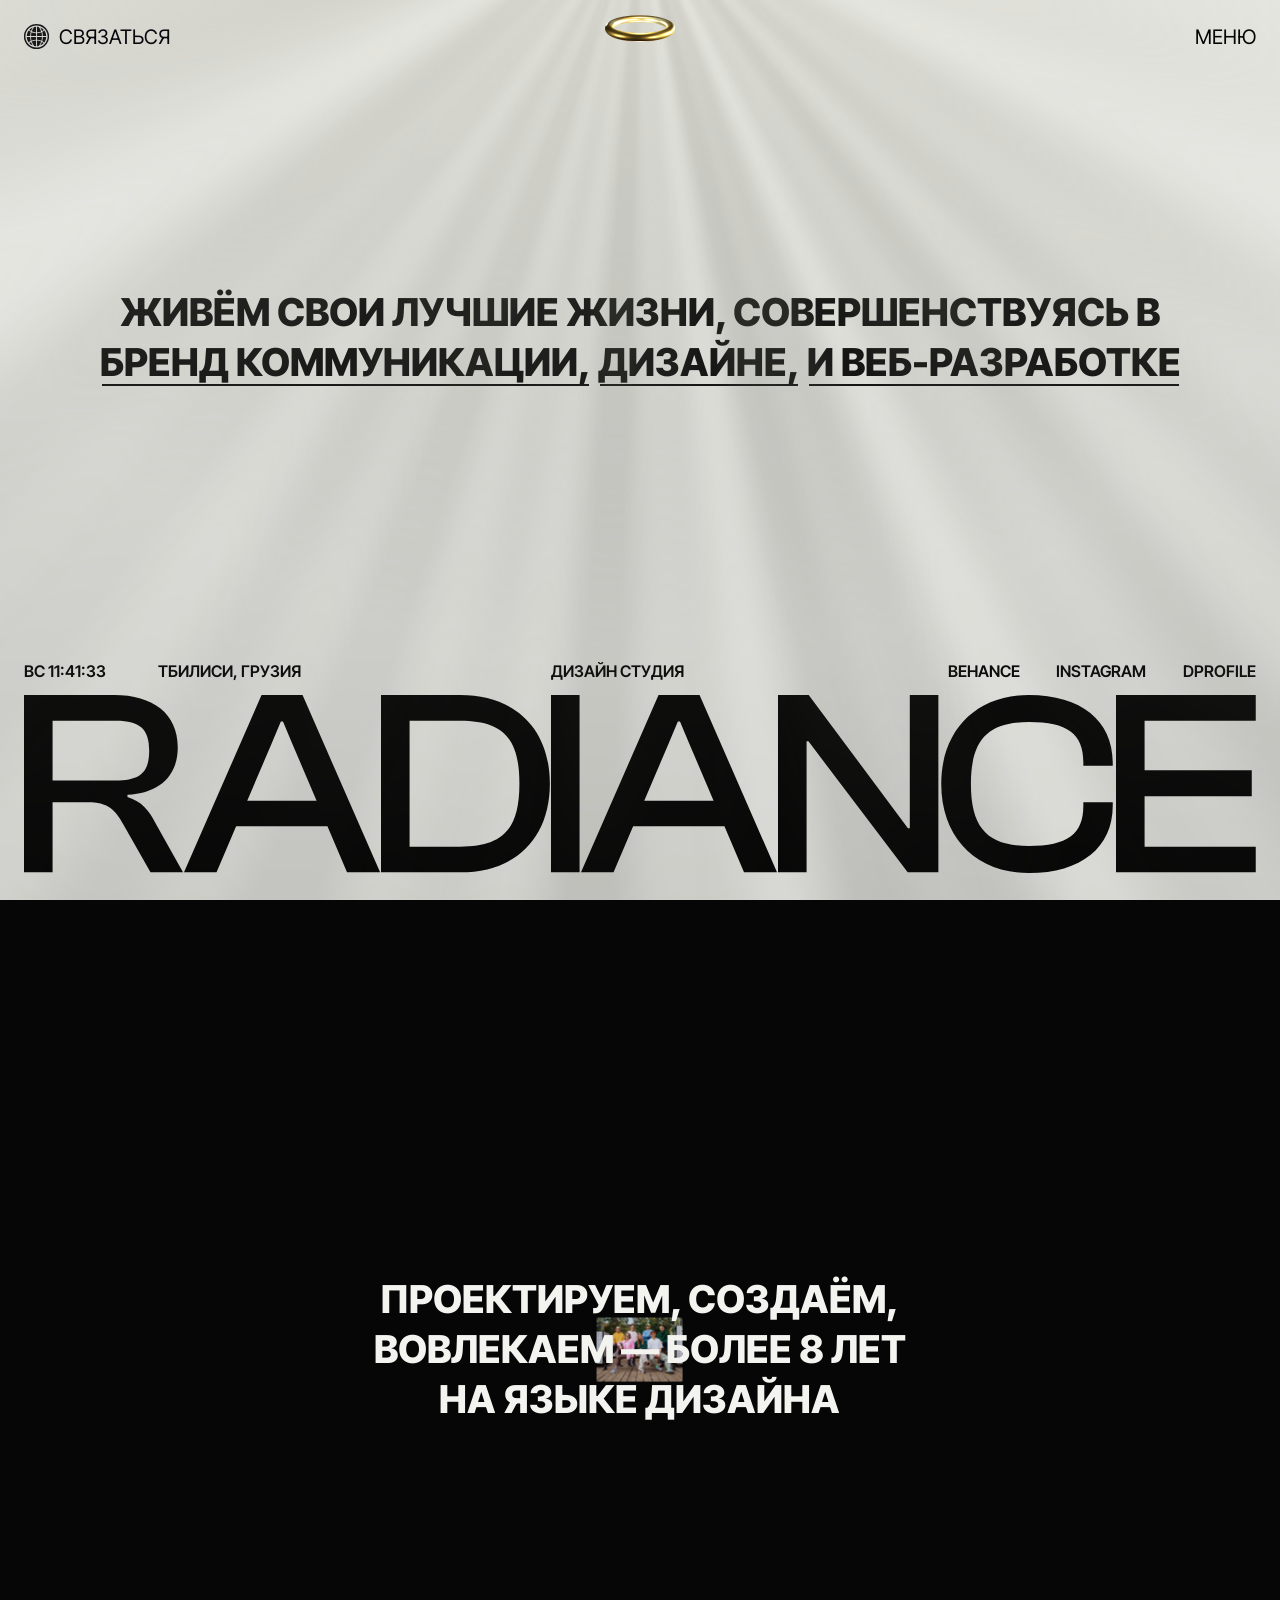
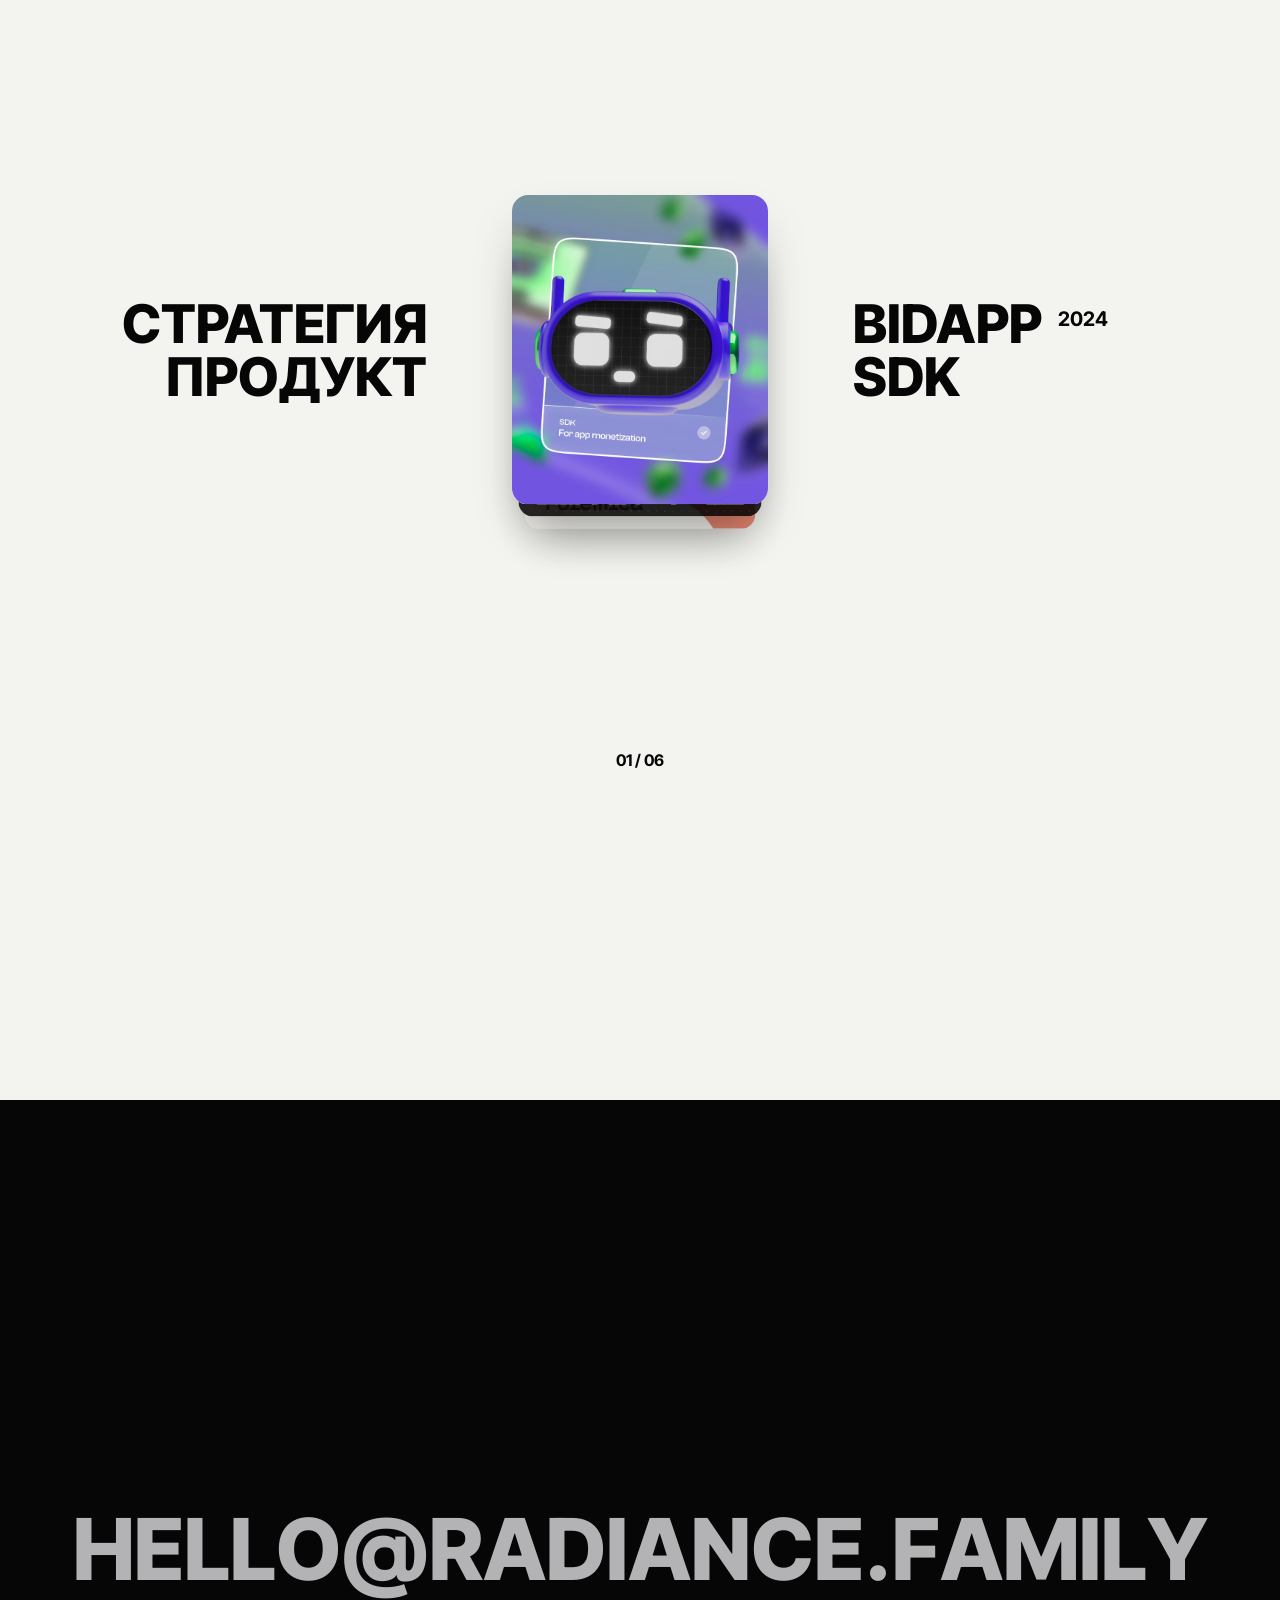
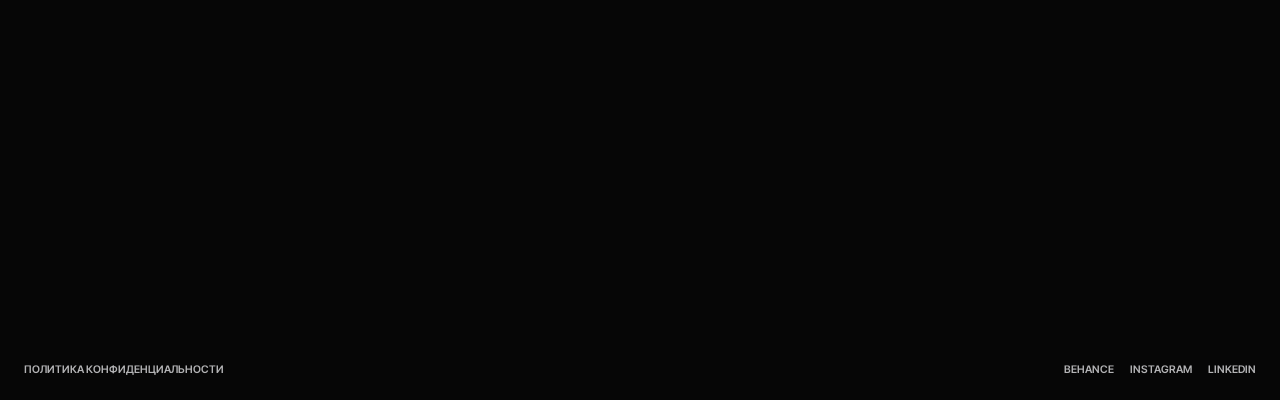
==== commit 77a956a6: "ru localization update" ====
--- a/index.html
+++ b/index.html
@@ -1,9 +1,9 @@
 <!DOCTYPE html>
-<html lang="en">
+<html lang="ru">
 <head>
     <meta charset="utf-8">
-    <title>Radiance – The creative team for digital and brand experiences</title>
-    <meta name="description" content="We practice fresh and straight in the face way to create brands, design and digital experiences.">
+    <title>Radiance - Современный и понятный подход к дизайну, коммуникации и веб-разработке</title>
+    <meta name="description" content="Стремимся понять потребность клиента и дать ему, не просто результат, а открыть новые возможности и видение своего продукта и бизнеса.">
     <meta name="viewport" content="width=device-width, initial-scale=1">
     <link rel="stylesheet" href="/src/css/reset.css">
     <link rel="stylesheet" href="/src/css/radiance.css">
@@ -49,7 +49,7 @@
     <!-- /Yandex.Metrika counter -->
 </head>
 <body>
-    <h1 style="position: absolute; z-index: -2; pointer-events: none; color: #F3F3EF;">We practice fresh and straight in the face way to create brands, design and digital experiences.</h1>
+    <h1 style="position: absolute; z-index: -2; pointer-events: none; color: #F3F3EF;">Современный и понятный подход к дизайну, коммуникации и веб-разработке</h1>
     <!-- Preloader Zooone -->
     <div id="preloader-wrapper" class="preloader-wrapper">
         <div id="preloader-counter" class="preloader-counter">
@@ -235,13 +235,13 @@
                         d="M23.9529 10.9915C23.8754 10.3766 23.7804 9.76178 23.6603 9.15082C23.0443 6.55181 21.4906 4.13897 19.2687 2.43022C18.1819 1.66797 17.0235 0.940637 15.6965 0.585698C14.4315 0.186149 13.0968 -0.0621051 11.7524 0.0135377C9.35417 0.0484497 6.98883 0.818467 5.09038 2.16064C2.23496 4.1739 0.410092 7.33342 0.0710831 10.6171C-0.252428 13.6622 0.522472 16.8683 2.51584 19.349C4.29225 21.7075 7.12444 23.3503 10.1871 23.8643C13.8078 24.4326 17.6434 23.1816 20.1753 20.761C22.9261 18.2337 24.2764 14.537 23.9529 10.9915ZM22.5697 12.3938C22.4418 15.241 21.0994 18.034 18.8522 20.0026C18.0793 20.5981 17.2696 21.1702 16.3649 21.5872L16.2757 21.6207C15.1576 22.0409 14.0192 22.4686 12.7926 22.4988C9.8229 22.751 6.80669 21.6163 4.75714 19.6496C2.03151 17.0681 0.826569 13.187 1.69831 9.67643C2.17486 7.41685 3.51155 5.32986 5.36157 3.78791C6.16357 3.1401 7.09537 2.63775 8.04072 2.18972C9.19529 1.75526 10.4351 1.50505 11.6807 1.4585C13.091 1.3848 14.4858 1.68543 15.7973 2.13734C17.4942 2.84916 19.0343 3.91012 20.1385 5.30466C21.8433 7.3024 22.6065 9.88009 22.5697 12.3938Z"
                         fill="currentColor" shape-rendering="geometricPrecision" />
                 </svg>
-                <a id="brief-button" class="animated-link">
-                    <span>CONTACT US</span>
+                <a id="brief-button" class="animated-link" target="_blank">
+                    <span>СВЯЗАТЬСЯ</span>
                 </a>
             </div>
             <!--<a id="lang-pick" class="animated-link"><span>DEUTSCH</span></a>-->
             <div class="nav-end">
-                <a id="menu-button" class="animated-link"><span id="menu-button-text">OPEN MENU</span></a>
+                <a id="menu-button" class="animated-link"><span id="menu-button-text">МЕНЮ</span></a>
             </div>
 
         </nav>
@@ -263,31 +263,23 @@
             <div class="menu-content">
                 <div class="menu-items">
                     <a id="anchor-main" class="animated-menu-link">
-                        <h2>Main</h2>
+                        <h2>Главная</h2>
                     </a>
                     <a id="anchor-meet" class="animated-menu-link">
-                        <h2>Meet Radiance</h2>
+                        <h2>О нас</h2>
                     </a>
                     <a id="anchor-approach" class="animated-menu-link">
-                        <h2>Our Approach</h2>
+                        <h2>Наш подход</h2>
                     </a>
                     <a id="anchor-works" class="animated-menu-link">
-                        <h2>Selected Works</h2>
+                        <h2>Избранные работы</h2>
                     </a>
                     <a id="anchor-contacts" class="animated-menu-link">
-                        <h2>Contacts</h2>
+                        <h2>Контакты</h2>
                     </a>
                 </div>
                 <div class="menu-divider"></div>
                 <div class="menu-links">
-                    <div class="link-item menu-anim-link">
-                        <svg class="arrow-svg-icon" width="12" height="12" viewBox="0 0 10 10" fill="none" xmlns="http://www.w3.org/2000/svg">
-                            <path d="M6.96074 1.80252L0 8.76327L1.23673 10L8.19718 3.03955V9.38153H9.94619L9.94626 1.29047L10 1.23673L9.94626 1.18299L9.94626 0.053524L8.81679 0.0535202L8.76327 0L8.70975 0.0535202L0.618255 0.0535244V1.80252L6.96074 1.80252Z" fill="#1A1A1A" style="fill:#1A1A1A;fill:color(display-p3 0.1000 0.1000 0.1000);fill-opacity:1;"/>
-                        </svg>
-                        <a href="/de/" class="animated-link">
-                            <span>DEUTSCHE VERSION</span>
-                        </a>
-                    </div>
                     <div class="link-item menu-anim-link">
                         <svg class="arrow-svg-icon" width="12" height="12" viewBox="0 0 10 10" fill="none" xmlns="http://www.w3.org/2000/svg">
                             <path d="M6.96074 1.80252L0 8.76327L1.23673 10L8.19718 3.03955V9.38153H9.94619L9.94626 1.29047L10 1.23673L9.94626 1.18299L9.94626 0.053524L8.81679 0.0535202L8.76327 0L8.70975 0.0535202L0.618255 0.0535244V1.80252L6.96074 1.80252Z" fill="#1A1A1A" style="fill:#1A1A1A;fill:color(display-p3 0.1000 0.1000 0.1000);fill-opacity:1;"/>
@@ -315,19 +307,19 @@
             <div class="top-spacer"></div>
             <div class="menu-items">
                 <a class="animated-menu-link" id="anchor-main-m">
-                    <h3>Main</h3>
+                    <h3>Главная</h3>
                 </a>
                 <a class="animated-menu-link" id="anchor-meet-m">
-                    <h3>Meet Radiance</h3>
+                    <h3>О нас</h3>
                 </a>
                 <a class="animated-menu-link" id="anchor-approach-m">
-                    <h3>Our Approach</h3>
+                    <h3>Наш подход</h3>
                 </a>
                 <a class="animated-menu-link" id="anchor-works-m">
-                    <h3>Selected Works</h3>
+                    <h3>Избранные работы</h3>
                 </a>
                 <a class="animated-menu-link" id="anchor-contacts-m">
-                    <h3>Contacts</h3>
+                    <h3>Контакты</h3>
                 </a>
             </div>
             <div class="menu-link-buttons">
@@ -365,61 +357,51 @@
                             fill="currentColor" />
                     </svg>
                 </a>
-                <a href="/de/" target="_blank" class="menu-button-link menu-button-top pink-accent">
-                    <div class="text-block">DEUTSCHE</div>
-                    <svg width="10" height="10" viewBox="0 0 10 10" fill="none" xmlns="http://www.w3.org/2000/svg">
-                        <path
-                            d="M6.96074 1.80252L0 8.76327L1.23673 10L8.19718 3.03955V9.38153H9.94619L9.94626 1.29047L10 1.23673L9.94626 1.18299L9.94626 0.053524L8.81679 0.0535202L8.76327 0L8.70975 0.0535202L0.618255 0.0535244V1.80252L6.96074 1.80252Z"
-                            fill="currentColor" />
-                    </svg>
-
-                </a>
             </div>
         </div>
     </section>
 
-
-    <!-- New Form Section -->
+        <!-- New Form Section -->
      <section id="contact-form" class="contact-form bg-noise">
         <div class="contacts-layout">
             <div class="contacts-popup">
                 <div class="contacts-popup-body popup-padding">
                     <div class="contacts-popup-top">
-                        <div class="contacts-popup-top-label">CONTACT <br> FORM</div>
-                        <a id="contact-form-close" class="animated-link"><span id="contact-form-close-text">CLOSE</span></a>
+                        <div class="contacts-popup-top-label">ОБРАТНАЯ <br> СВЯЗЬ</div>
+                        <a id="contact-form-close" class="animated-link"><span id="contact-form-close-text">ЗАКРЫТЬ</span></a>
                     </div>
                     <div class="contact-person">
                         <img src="/static/pic/contact-person.png">
                     </div>
                     <div id="firstMessage" class="contacts-messages">
-                        <div class="contacts-message">Hello!</div>
-                        <div class="contacts-message">My name is Darya and I am a client <br> manager at Radiance Family</div>
-                        <div class="contacts-message">You can message me directly on Telegram, <br> or you can pre-answer questions here</div>
+                        <div class="contacts-message">Привет!</div>
+                        <div class="contacts-message">Меня зовут Дарья и я менеджер <br> в студии Radiance</div>
+                        <div class="contacts-message">Вы можете написать мне напрямую в <a href="https://t.me/Daria_Radiance" target="_blank" class="contact-link">телеграм</a> <br> или заполнить форму ниже и я напишу вам сама</div>
                     </div>
                     <div id="lastMessage" class="contacts-messages">
-                        <div class="contacts-message">Thank you for your answers! Do you want <br> also fill out our brief for a project of yours?</div>
+                        <div class="contacts-message">Спасибо что заполнили форму! Вы также <br> можете заполнить бриф для вашего проекта, хотите?</div>
                     </div>
                 </div>
                 <div class="contacts-popup-body">
-                    <form id="contactForm" name="Radiance Contacts" method="POST" netlify>
+                    <form id="contactForm" name="Radiance Contacts" method="POST">
                         <div id="your-name" class="contact-input">
-                            <label class="contact-input-label">YOUR NAME</label>
-                            <input class="contact-input-field" required id="your-name-field" type="input" name="Your Name" placeholder="TYPE YOUR NAME"/>
+                            <label class="contact-input-label">ВАШЕ ИМЯ</label>
+                            <input class="contact-input-field" required id="your-name-field" type="input" name="Your Name" placeholder="НАПИШИТЕ ВАШЕ ИМЯ"/>
                         </div>
                         <div id="your-email" class="contact-input">
-                            <label class="contact-input-label">EMAIL</label>
-                            <input class="contact-input-field" required id="your-email-field" type="input" name="Email" placeholder="MYEMAIL@GMAIL.COM"/>
+                            <label class="contact-input-label">ПОЧТА</label>
+                            <input class="contact-input-field" required id="your-email-field" type="input" name="Email" placeholder="АДРЕС ПОЧТЫ"/>
                         </div>
                         <div id="your-comment" class="contact-input">
-                            <label class="contact-input-label">COMMENTARY</label>
-                            <input class="contact-input-field" id="your-comment-field" type="input" name="Comment" placeholder="LEAVE YOUR THOUGTS HERE"/>
-                        </div>
-                        <button class="contact-submit-button" type="submit">SEND REQUEST</button>
+                            <label class="contact-input-label">КОММЕНТАРИЙ</label>
+                            <input class="contact-input-field" id="your-comment-field" type="input" name="Comment" placeholder="МОЖЕТЕ ОСТАВИТЬ ДЕТАЛИ О ПРОЕКТЕ"/>
+                        </div>
+                        <button id="contact-submit-button" class="contact-submit-button" type="submit">ОТПРАВИТЬ</button>
                     </form>
 
                     <div class="contacts-button-group">
-                       <button class="contact-submit-button"><a href="/brief/?lang=en" target="_blank"></a>YES, PLEASE</button>
-                        <button id="noThanksButton" class="contact-simple-button">NO, THANKS</button>
+                       <button class="contact-submit-button"><a href="/brief/?lang=ru" target="_blank"></a>ДА</button>
+                        <button id="noThanksButton" class="contact-simple-button">НЕТ</button>
                     </div>
                 </div>
             </div>
@@ -432,30 +414,25 @@
         <section id="hero-section" class="hero-section">
             <div class="heading-wrapper">
                 <h2 class="hero-heading">
-                    <span class="not-hoverable">We live our best lives excelling at </span><span
-                        class="heading-link">design and
-                        branding,</span><br />
-                    <span class="heading-link">advertising,</span> <span class="heading-link">web
-                        development</span><span class="not-hoverable"> and
-                        everything we touch</span>
+                    <span class="not-hoverable">Живём свои лучшие жизни, совершенствуясь в</span><br />
+                    <span class="heading-link">бренд коммуникации,</span>
+                    <span class="heading-link">дизайне,</span> <span class="heading-link"> и веб-разработке</span>
                     <div class="hero-mask">
                         <div class="hero-mask-part"></div>
                         <div class="hero-mask-part"></div>
                     </div>
                 </h2>
-                <h2 class="hero-heading-mobile">We live our best lives excelling at design and
-                    branding, advertising, web development  and
-                    everything we touch</h2>
+                <h2 class="hero-heading-mobile">Живём свои лучшие жизни, совершенствуясь бренд коммуникации, дизайне, и веб-разработке</h2>
             </div>
             <div class="bottom-wrapper">
                 <div class="bottom-links-wrapper">
                     <div>
-                        <div class="welcome" id="local-time">MON 04:21:30</div>
-                        <div class="welcome" id="local-place">DRESDEN, GERMANY</div>
+                        <div class="welcome" id="local-time">ПОН 04:20:00</div>
+                        <div class="welcome" id="local-place">ТБИЛИСИ, ГРУЗИЯ</div>
                     </div>
                     <div class="divider"></div>
                     <div class="descriptor">
-                        <div class="welcome">COMMUNICATION AGENCY</div>
+                        <div class="welcome">КОММУНИКАЦИОННОЕ АГЕНТСТВО</div>
                     </div>
                     <div class="divider"></div>
                     <div>
@@ -584,8 +561,8 @@
                 <div class="slides-layout">
                     <div id="greetings-slide" class="slide first">
                         <div class="team-heading">
-                            <div class="heading-label">GREETINGS</div>
-                            <h2>MEET WITH OUR<br />OUTSTANDING TEAM</h2>
+                            <!--<div class="heading-label">ПРИВЕТСТВУЕМ</div>-->
+                            <h2>ПРОЕКТИРУЕМ, СОЗДАЁМ, <br />ВОВЛЕКАЕМ — БОЛЕЕ 8 ЛЕТ <br /> НА ЯЗЫКЕ ДИЗАЙНА</h2>
                         </div>
                         <div class="team-background">
                             <img src="/static/pic/radiance-team.avif" loading="lazy" alt="Radiance Team" class="image" />
@@ -593,7 +570,7 @@
                     </div>
                     <div id="about-slide" class="slide middle">
                         <div class="about-layout">
-                            <div class="about-heading">RECOGNIZED<br>BY THE COMMUNITY</div>
+                            <div class="about-heading">ПРИЗНАНЫ<br> СООБЩЕСТВОМ</div>
                             <div class="about-accolades">
                                 <svg id="awwwards" width="auto" height="100%" viewBox="0 0 234 95" fill="none" xmlns="http://www.w3.org/2000/svg">
                                 <path d="M28.8533 0.462473C27.1168 1.25627 26.0849 1.79208 25.053 2.42712C20.4985 5.25503 18.6034 8.45007 18.782 13.0144C18.8216 14.1357 18.8415 14.215 19.0995 14.4829C19.6055 15.0188 20.31 15.0584 21.8282 14.6615C24.6164 13.9372 27.0375 11.4863 28.4068 8.0234C29.1013 6.27705 29.8257 3.46898 29.7066 3.02247C29.6768 2.91333 29.7661 2.21875 29.9051 1.47457C30.044 0.740302 30.1333 0.0854183 30.1234 0.0159609C30.1035 -0.0534965 29.6471 0.105263 28.8533 0.462473Z" fill="#FFD73B"/>
@@ -760,7 +737,7 @@
                             </div>
 
                             <div class="about-clients">
-                                <div class="about-clients-headline">MAKING HISTORY WITH OUR CLIENTS</div>
+                                <div class="about-clients-headline">СОЗДАЁМ ИСТОРИЮ С НАШИМИ КЛИЕНТАМИ</div>
                                 <div class="about-clients-logos">
                                     <img class="about-client-logo" src="/static/pic/clients/client05.png">
                                     <img class="about-client-logo" src="/static/pic/clients/client04.png">
@@ -775,10 +752,9 @@
                     </div>
                     <div id="physics-slide" class="slide middle">
                         <div class="worktype-layout">
-                            <h2 class="long">OUR WORK NOT BOUNDED BY BEATIFUL WEBSITES, CREATIVE VISUALS
-                                AND MOTION DESIGN
+                            <h2 class="long">МЫ ПРАКТИЧЕСКИ НЕОГРАНИЧЕНЫ <br /> В ВЫБОРЕ ИНСТРУМЕНТОВ
                             </h2>
-                            <h2 class="short">Our work is not limited to just one thing</h2>
+                            <h2 class="short">МЫ ПРАКТИЧЕСКИ НЕОГРАНИЧЕНЫ <br /> В ВЫБОРЕ ИНСТРУМЕНТОВ</h2>
                         </div>
                         <div class="matter-wrapper">
                             <div class="matter-second-container"></div>
@@ -789,32 +765,31 @@
                         <div class="approach-layout">
                             <div class="approach-content">
                                 <h2 class="long">
-                                    WE BREAK DOWN THE PROJECT INTO SPRINTS AND EFFICIENTLY
-                                    ALLOCATE TEAM HOURS WITHIN THE BUDGET
+                                    РАЗБИВАЕМ ПРОЕКТ НА СПРИНТЫ И ЭФФЕКТИВНО РАСПРЕДЕЛЯЕМ РАБОЧЕЕ ВРЕМЯ КОМАНДЫ В РАМКАХ БЮДЖЕТА
                                 </h2>
 
                                 <h2 class="short">
-                                    WE EFFICIENTLY ALLOCATE TEAM HOURS WITHIN THE BUDGET
+                                    МЫ ЭФФЕКТИВНО РАСПРЕДЕЛЯЕМ ВРЕМЯ И БЮДЖЕТ КЛИЕНТА
                                 </h2>
                             </div>
                             <div class="estimate-cards-holder">
                                 <div class="estimate-cards-wrapper">
-                                    <img src="/static/pic/estimate-card-01.png" loading="lazy" alt="" class="estimate-card" />
-                                    <img src="/static/pic/estimate-card-02.png" loading="lazy" alt="" class="estimate-card" />
-                                    <img src="/static/pic/estimate-card-03.png" loading="lazy" alt="" class="estimate-card" />
-                                    <img src="/static/pic/estimate-card-01.png" loading="lazy" alt="" class="estimate-card" />
-                                    <img src="/static/pic/estimate-card-02.png" loading="lazy" alt="" class="estimate-card" />
-                                    <img src="/static/pic/estimate-card-03.png" loading="lazy" alt="" class="estimate-card" />
+                                    <img src="/static/pic/estimate-card-ru-01.png" loading="lazy" alt="" class="estimate-card" />
+                                    <img src="/static/pic/estimate-card-ru-02.png" loading="lazy" alt="" class="estimate-card" />
+                                    <img src="/static/pic/estimate-card-ru-03.png" loading="lazy" alt="" class="estimate-card" />
+                                    <img src="/static/pic/estimate-card-ru-01.png" loading="lazy" alt="" class="estimate-card" />
+                                    <img src="/static/pic/estimate-card-ru-02.png" loading="lazy" alt="" class="estimate-card" />
+                                    <img src="/static/pic/estimate-card-ru-03.png" loading="lazy" alt="" class="estimate-card" />
                                 </div>
                             </div>
                         </div>
                     </div>
                     <div id="last-slide" class="slide middle">
                         <div class="ending-layout">
-                            <h2>AND THIS IS JUST ONLY SMALL <br /> PART OF OUR PRESENTATION</h2>
+                            <h2>ЭТО ЛИШЬ ЧАСТЬ <br /> ПРЕЗЕНТАЦИИ</h2>
                             <div class="download-presentation">
-                                <h3>OPEN FULL PDF VERSION</h3>
-                                <a class="arrow-svg" href="/static/radiance-eng.pdf" target="_blank">
+                                <h3>ОТКРОЙТЕ ПОЛНУЮ ВЕРСИЮ В ФОРМАТЕ PDF</h3>
+                                <a class="arrow-svg" href="/static/radiance-ru.pdf" target="_blank">
                                     <svg id="arrow-svg" width="64px" height="64px" viewbox="0 0 65 65" fill="none"
                                         xmlns="http://www.w3.org/2000/svg">
                                         <circle id="arrow-svg-background" cx="32.4724" cy="32.7634" r="31.9451"
@@ -845,8 +820,8 @@
         <section id="portfolio-section" class="portfolio-section">
             <div class="portfolio-welcome">
                 <div class="portfolio-welcome-content">
-                    <div class="heading-label">BEST OF<br/></div>
-                    <h1>OUR WORKS</h1>
+                    <div class="heading-label">2023 - 2025<br/><br/></div>
+                    <h1>ЛУЧШИЕ РАБОТЫ</h1>
                     <div class="welcome-wall"></div>
                 </div>
 
@@ -854,10 +829,10 @@
             <div class="portfolio-slider-layout">
                 <div class="portfolio-work-tag">
                     <div class="project-tag-heading">
-                        <h1 class="project-tag-a">STRATEGY</h1>
+                        <h1 class="project-tag-a">СТРАТЕГИЯ</h1>
                     </div>
                     <div class="project-tag-heading">
-                        <h1 class="project-tag-b">DIGITAL</h1>
+                        <h1 class="project-tag-b">ПРОДУКТ</h1>
                     </div>
                 </div>
                 <div class="portfolio-slider-center">
@@ -914,7 +889,7 @@
                     </div>
                 </div>
                 <div class="portfolio-counter">01 / 06</div>
-                <div class="portfolio-cursor">SHOW</div>
+                <div class="portfolio-cursor">ПОСМОТРЕТЬ</div>
             </div>
         </section>
     </div>
@@ -930,10 +905,10 @@
                     <h1 class="footer-heading">HELLO@RADIANCE.FAMILY</h1>
                 </a>
                 <div class="short footer-tap-halo">♪ TAP HALO ♪</div>
-                <h1 class="footer-heading short">LET'S SHADE A LIGHT ON YOUR PROJECT</h1>
+                <h1 class="footer-heading short">Давайте прольём свет на ваш проект</h1>
             </div>
             <div class="footer-social-links">
-                <a class="animated-link" href="/privacy.html"><span>PRIVACY POLICY</span></a>
+                <a class="animated-link" href="/privacy.html"><span>ПОЛИТИКА КОНФИДЕНЦИАЛЬНОСТИ</span></a>
                 <div class="footer-social-second-container">
                     <a class="animated-link" href="https://www.behance.net/Radiancefamily"
                         target="_blank"><span>BEHANCE</span></a>
--- a/src/css/radiance.css
+++ b/src/css/radiance.css
@@ -1020,6 +1020,12 @@
     font-size: 1em;
        backdrop-filter: blur(12px);
     -webkit-backdrop-filter: blur(12px);
+}
+
+.contact-link {
+    text-decoration: underline;
+    text-underline-position: under;
+    color: inherit;
 }
 
 #contact-form {
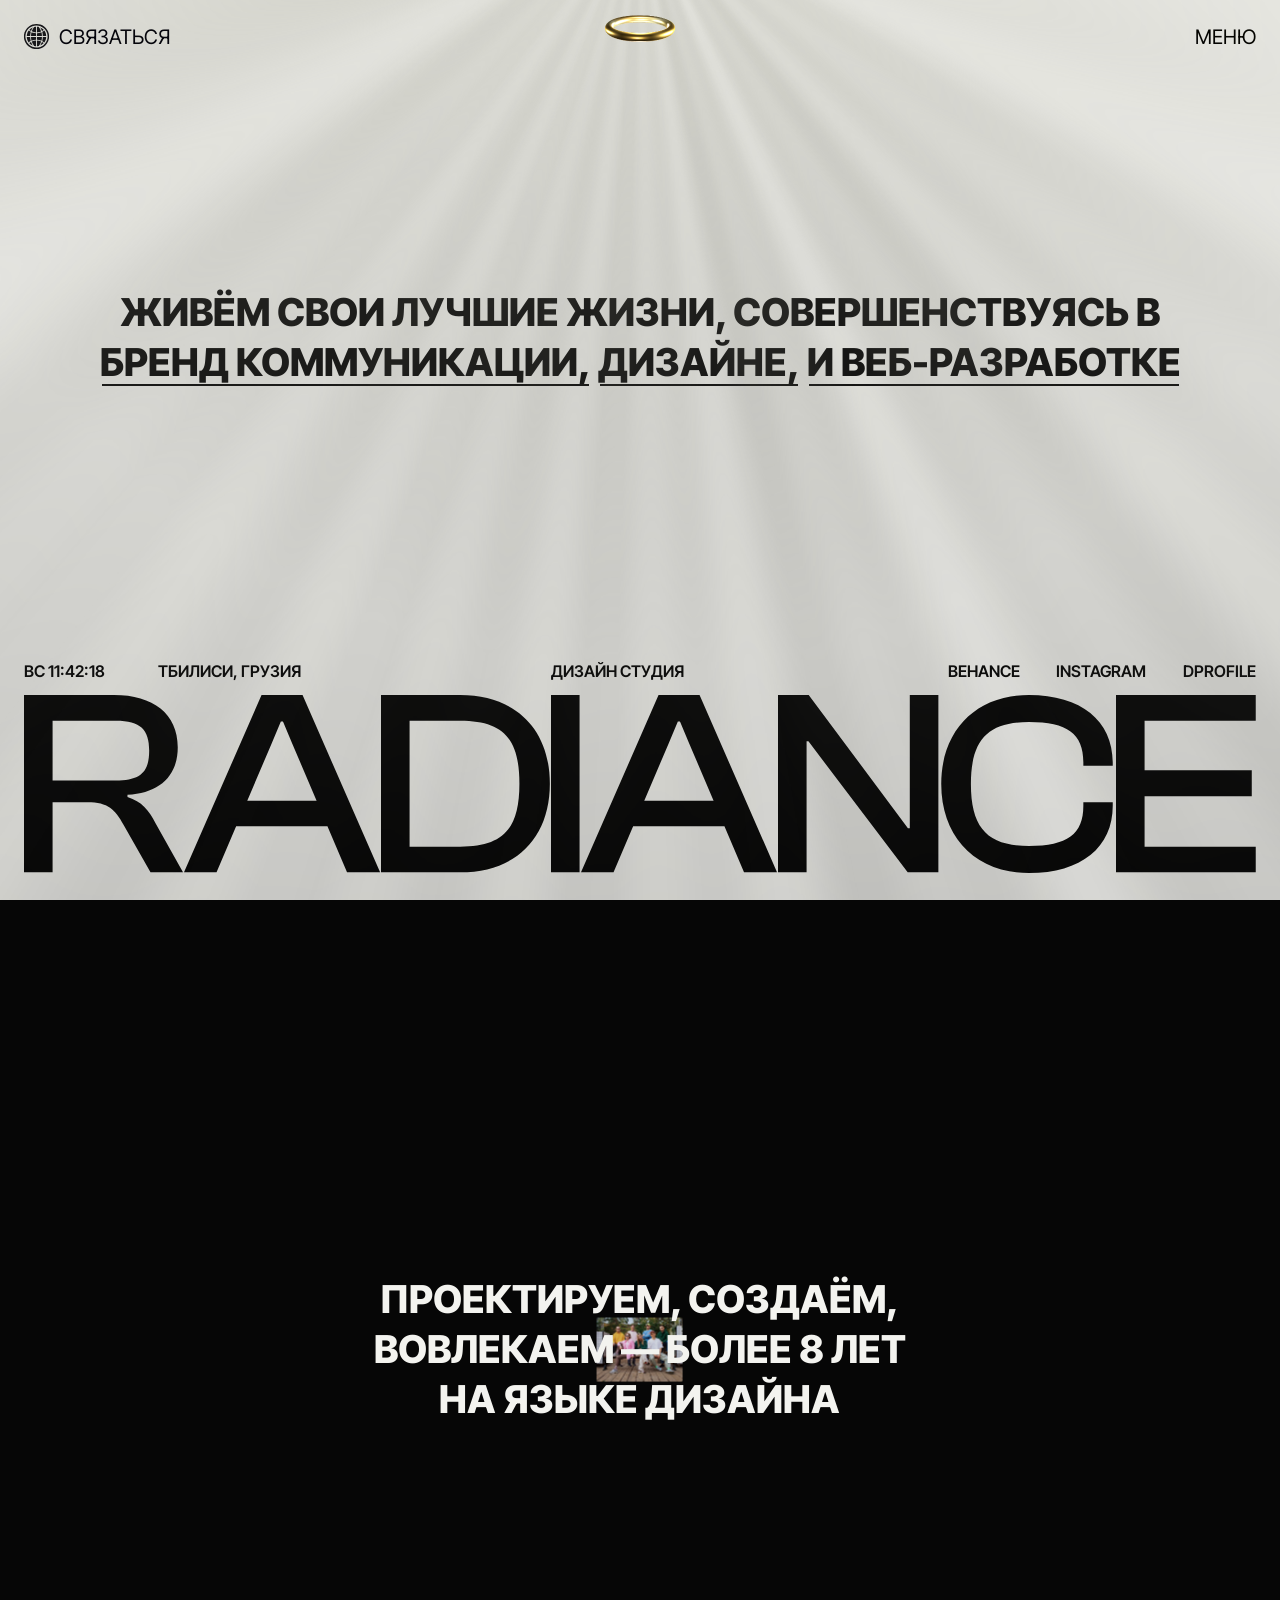
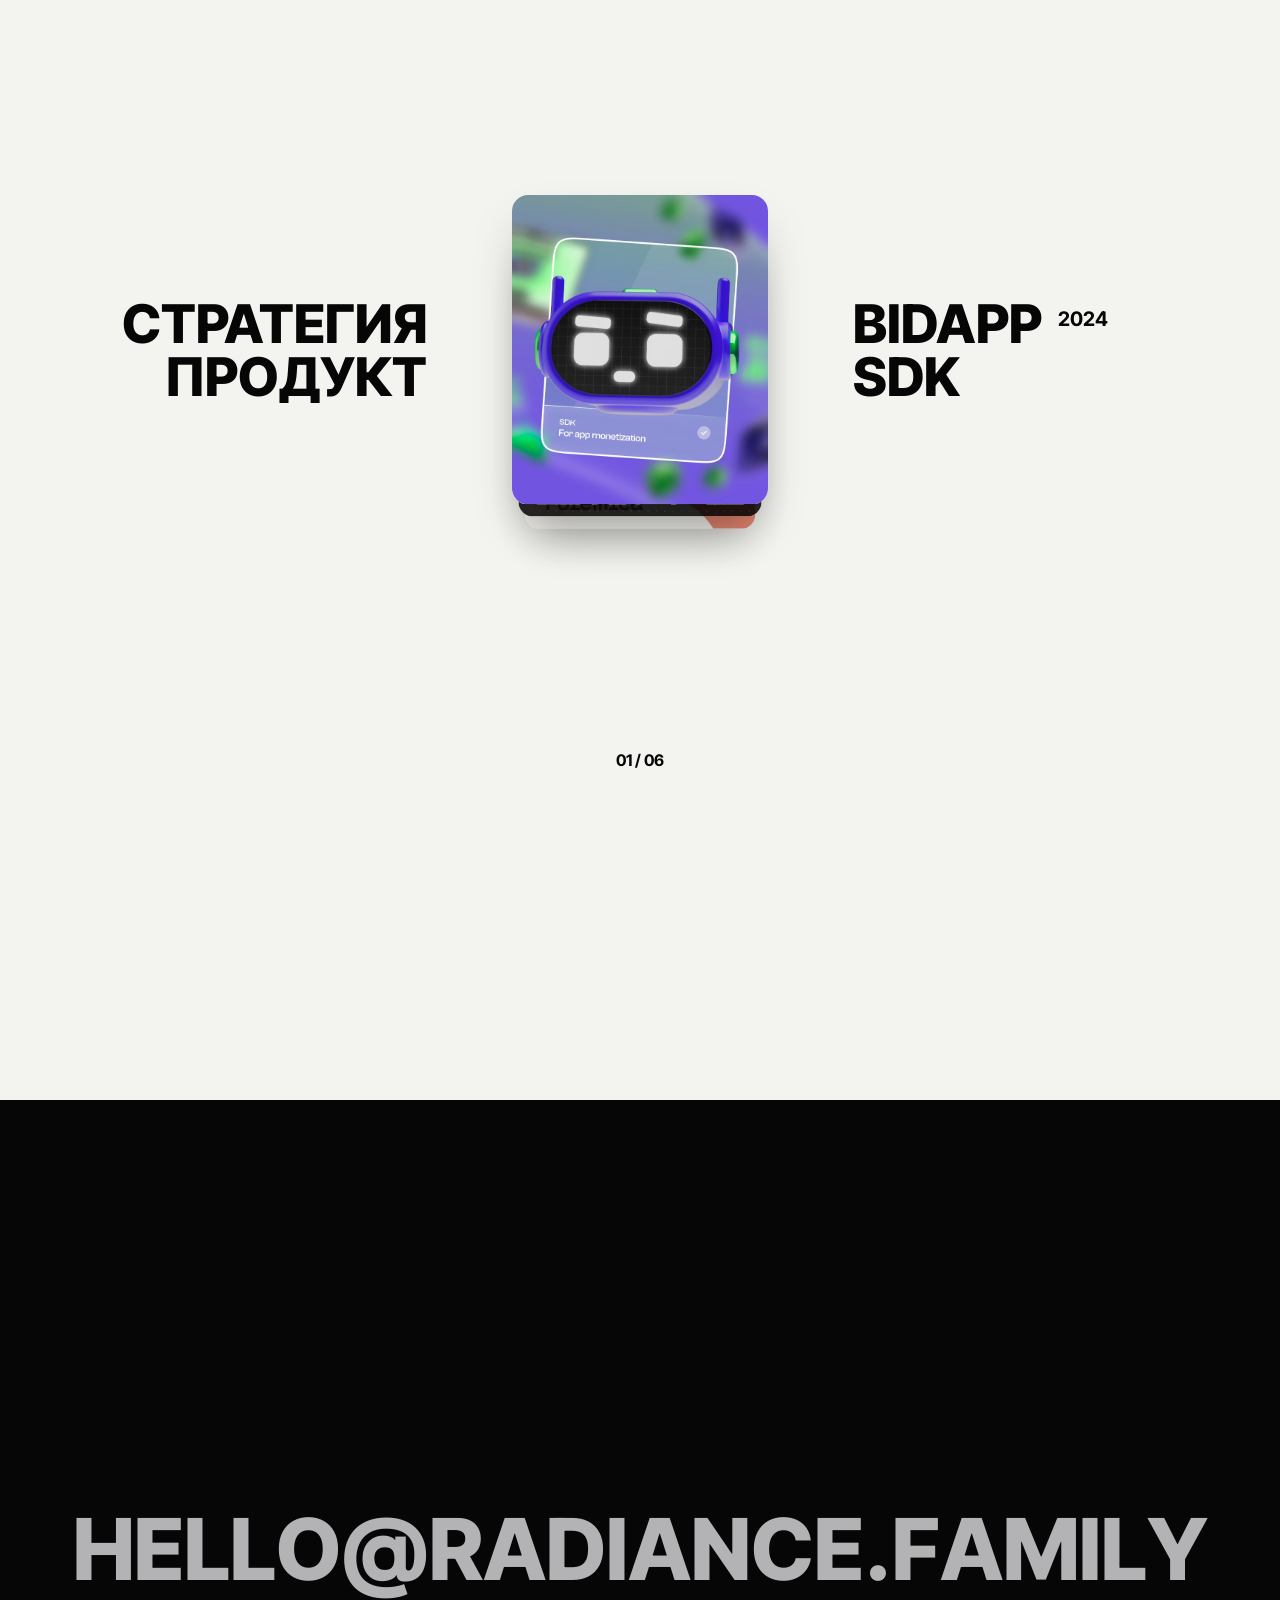
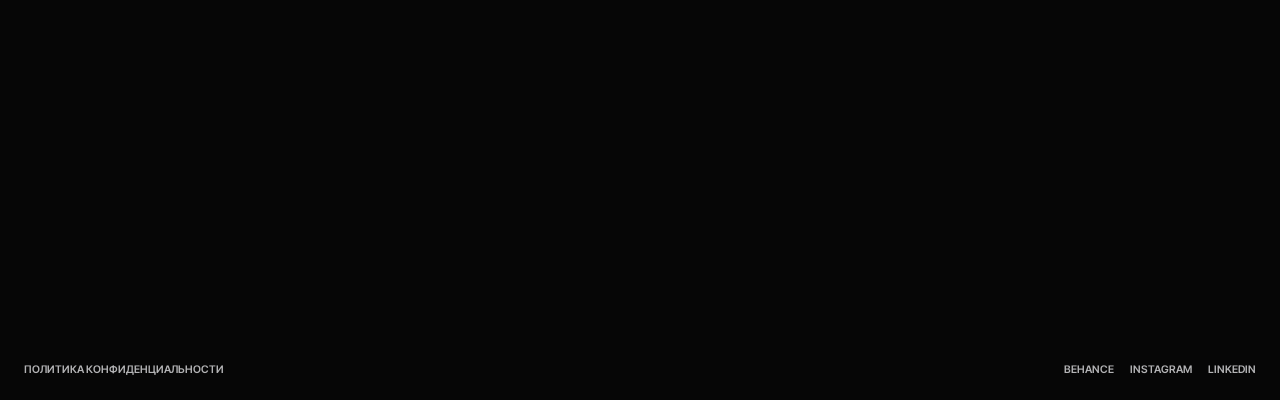
==== commit 1bd68ed7: "resizes" ====
--- a/index.html
+++ b/index.html
@@ -376,10 +376,10 @@
                     <div id="firstMessage" class="contacts-messages">
                         <div class="contacts-message">Привет!</div>
                         <div class="contacts-message">Меня зовут Дарья и я менеджер <br> в студии Radiance</div>
-                        <div class="contacts-message">Вы можете написать мне напрямую в <a href="https://t.me/Daria_Radiance" target="_blank" class="contact-link">телеграм</a> <br> или заполнить форму ниже и я напишу вам сама</div>
+                        <div class="contacts-message">Вы можете написать мне напрямую в <a href="https://t.me/Daria_Radiance" target="_blank" class="contact-link">телеграм</a> или заполнить форму ниже и я свяжусь вам сама</div>
                     </div>
                     <div id="lastMessage" class="contacts-messages">
-                        <div class="contacts-message">Спасибо что заполнили форму! Вы также <br> можете заполнить бриф для вашего проекта, хотите?</div>
+                        <div class="contacts-message">Спасибо что заполнили форму! Вы также можете заполнить бриф для вашего проекта, хотите?</div>
                     </div>
                 </div>
                 <div class="contacts-popup-body">
@@ -394,7 +394,7 @@
                         </div>
                         <div id="your-comment" class="contact-input">
                             <label class="contact-input-label">КОММЕНТАРИЙ</label>
-                            <input class="contact-input-field" id="your-comment-field" type="input" name="Comment" placeholder="МОЖЕТЕ ОСТАВИТЬ ДЕТАЛИ О ПРОЕКТЕ"/>
+                            <input class="contact-input-field" id="your-comment-field" type="input" name="Comment" placeholder="ДЕТАЛИ ПРОЕКТА"/>
                         </div>
                         <button id="contact-submit-button" class="contact-submit-button" type="submit">ОТПРАВИТЬ</button>
                     </form>
--- a/src/css/radiance.css
+++ b/src/css/radiance.css
@@ -1017,7 +1017,7 @@
     right: 0;
     bottom: 0;
     color: var(--white);
-    font-size: 1em;
+    font-size: 1rem;
        backdrop-filter: blur(12px);
     -webkit-backdrop-filter: blur(12px);
 }
@@ -1040,7 +1040,7 @@
 #contactForm {
     display: flex;
     flex-direction: column;
-    gap: 1.5em;
+    gap: 1.5rem;
     overflow: hidden;
 }
 
@@ -1058,20 +1058,29 @@
     display: flex;
     flex-direction: column;
     gap: 2px;
-    width: 25%;
+    width: 29rem;
+}
+
+@media screen and (max-width: 540px) {
+
+    .contacts-popup {
+        margin-left: 1rem;
+        margin-right: 1rem;
+    }
+
 }
 
 .contacts-popup-body {
     background-color: #000000;
     padding: 0.75em;
-    border-radius: 1em;
+    border-radius: 1rem;
     display: flex;
     flex-direction: column;
     overflow: hidden;
 }
 
 .popup-padding {
-    padding: 1.25em !important;
+    padding: 1.25rem !important;
 }
 
 .contacts-popup-top {
@@ -1082,8 +1091,8 @@
 }
 
 .contact-person {
-    height: 5em;
-    margin: 1.25em;
+    height: 5rem;
+    margin: 1.25rem;
 }
 
 .contact-person img {
@@ -1102,13 +1111,13 @@
 }
 
 .contacts-message {
-    padding: 1em;
+    padding: 1rem;
     background-color: #ffffff40;
-    border-radius: 1.25em 1.25em 1.25em 0;
+    border-radius: 1.25rem 1.25rem 1.25rem 0;
     font-weight: 400;
-    font-size: 1em;
+    font-size: 1rem;
     letter-spacing: 0;
-    line-height: 1.25em;
+    line-height: 1.25rem;
 }
 
 .contact-input {
@@ -1116,13 +1125,13 @@
     flex-direction: column;
     justify-content: flex-start;
     align-items: flex-start;
-    gap: 0.25em;
-    padding: 0.5em;
+    gap: 0.25rem;
+    padding: 0.5rem;
 }
 
 .contact-input-label {
     border-radius: 0.25rem;
-    padding: 0.5em;
+    padding: 0.5rem;
     background-color: #ffffff40;
     font-size: 0.75rem;
     font-weight: 500;
@@ -1139,8 +1148,8 @@
     margin: 0;
     border: none;
     color: var(--white);
-    padding: 0.5em 0;
-    font-size: 1em;
+    padding: 0.5rem 0;
+    font-size: 1rem;
     font-weight: 500;
     border-bottom: 2px solid #ffffff40;
     width: 100%;
@@ -1156,10 +1165,10 @@
 
 .contact-submit-button {
     background-color: #FFD73B;
-    font-size: 0.75em;
+    font-size: 0.75rem;
     font-weight: 600;
     color: #000000;
-    padding: 1.5em;
+    padding: 1.5rem;
     width: 100%;
     outline: none;
     border-radius: 0.5rem;
@@ -1185,7 +1194,7 @@
 
 .contact-simple-button {
     background-color: #ffffff40;
-    font-size: 0.75em;
+    font-size: 0.75rem;
     font-weight: 600;
     color: #ffffff;
     padding: 1.5em;
@@ -1203,7 +1212,7 @@
 .contacts-button-group {
     display: flex;
     flex-direction: row;
-    gap: 0.75em;
+    gap: 0.75rem;
     opacity: 0;
     height: 0;
 }
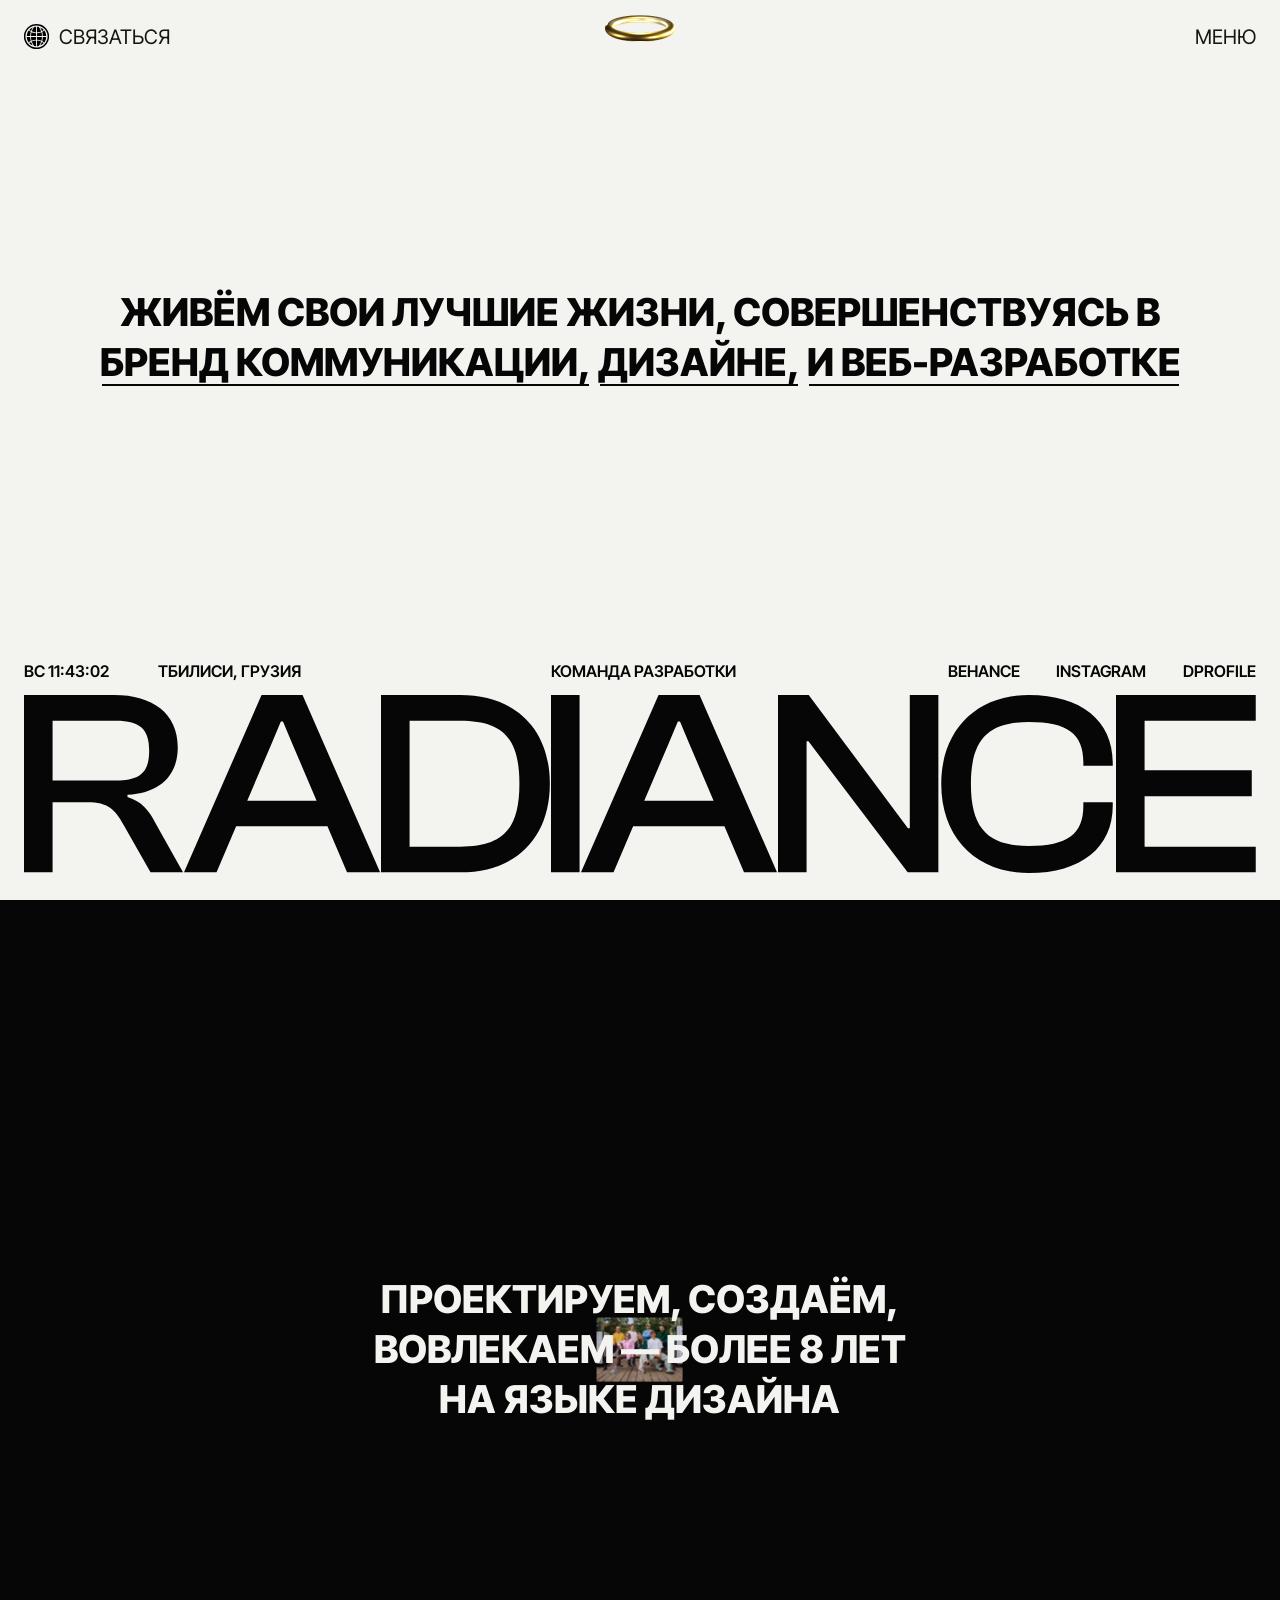
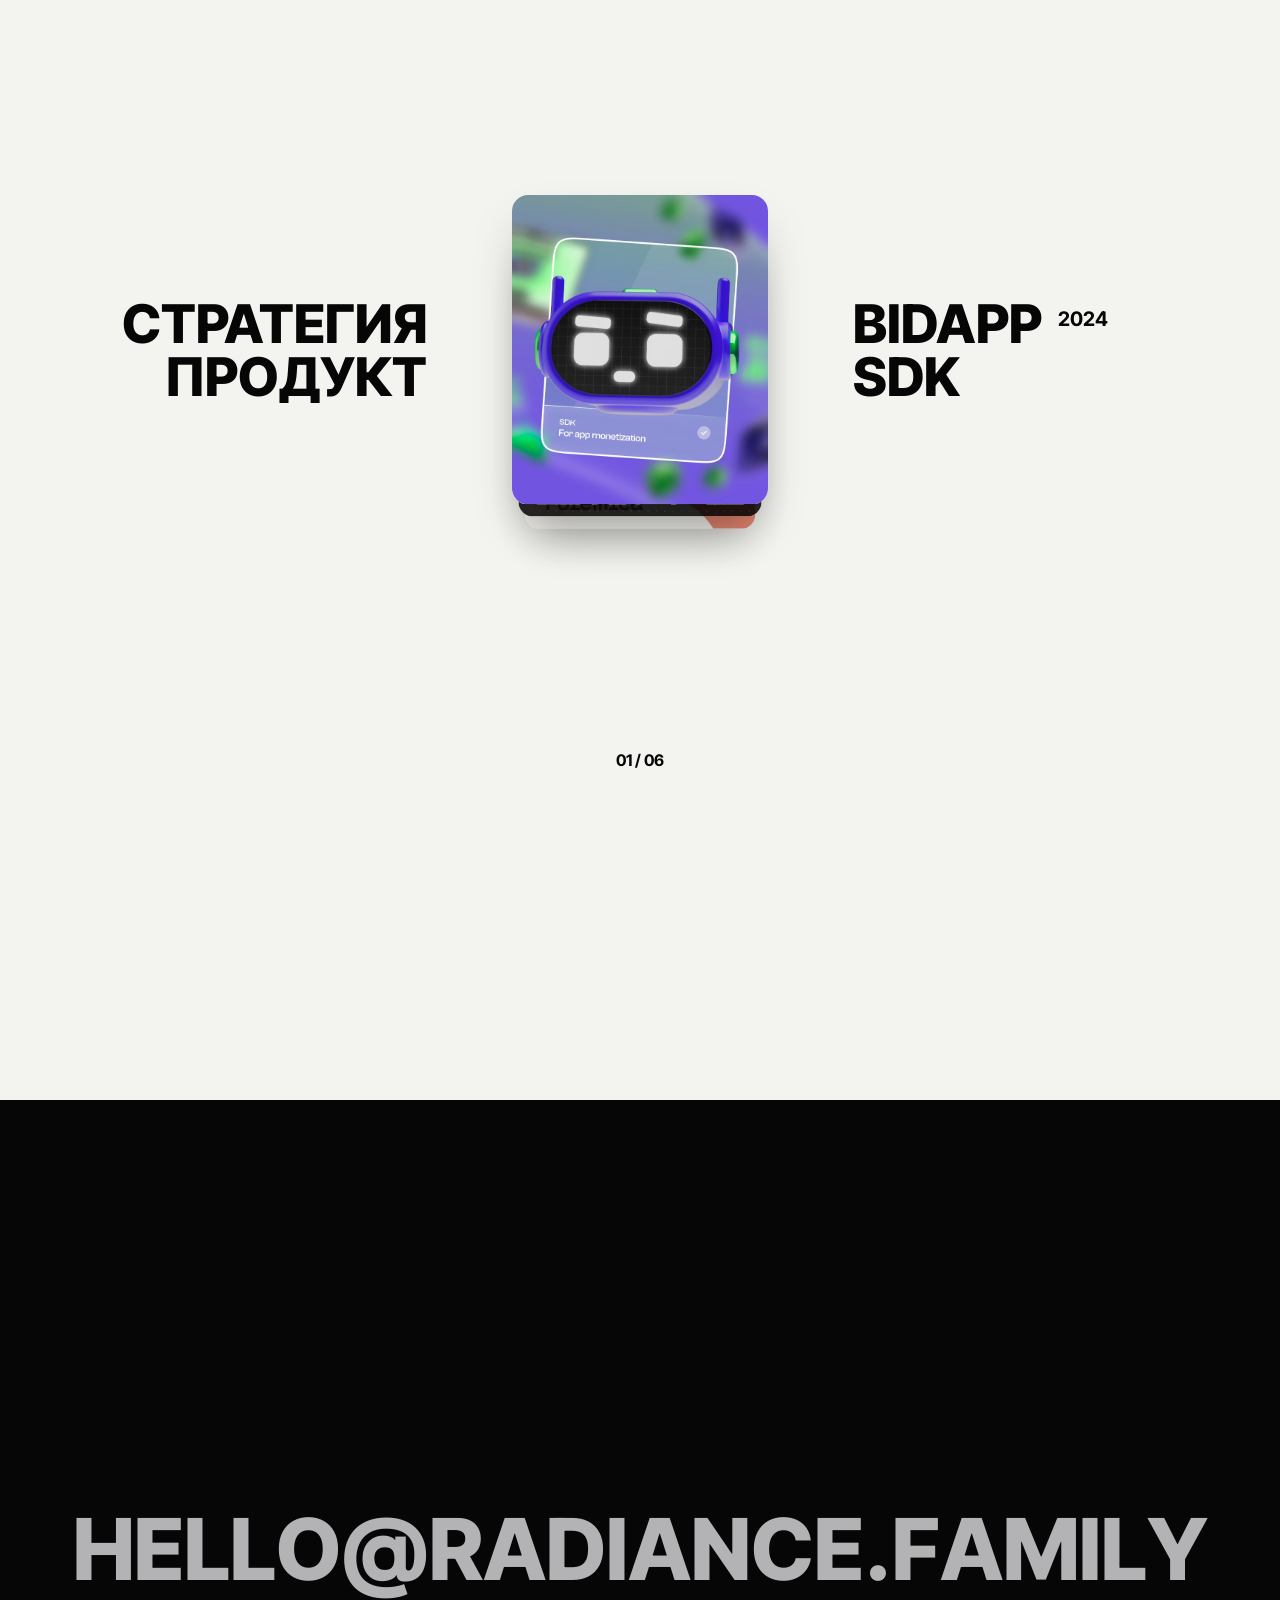
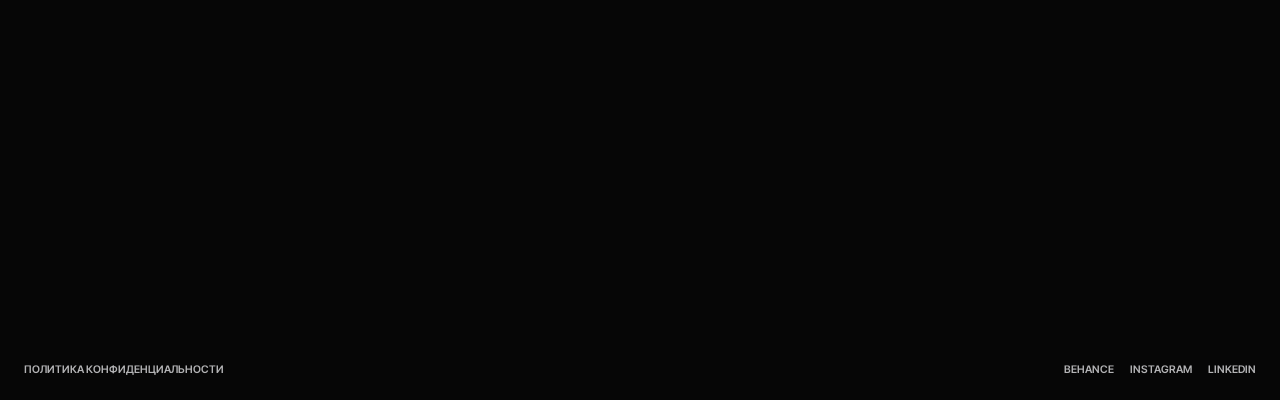
==== commit 36d4a794: "form adaptation" ====
--- a/index.html
+++ b/index.html
@@ -401,7 +401,7 @@
 
                     <div class="contacts-button-group">
                        <button class="contact-submit-button"><a href="/brief/?lang=ru" target="_blank"></a>ДА</button>
-                        <button id="noThanksButton" class="contact-simple-button">НЕТ</button>
+                        <button id="noThanksButton" class="contact-simple-button">НЕТ, СПАСИБО</button>
                     </div>
                 </div>
             </div>
--- a/src/css/radiance.css
+++ b/src/css/radiance.css
@@ -1063,9 +1063,22 @@
 
 @media screen and (max-width: 540px) {
 
+    .contact-form {
+        overflow-y: scroll;
+        overflow-x: hidden;
+    }
+
     .contacts-popup {
-        margin-left: 1rem;
-        margin-right: 1rem;
+        gap: 0;
+        width: 100%;
+    }
+
+    .contacts-layout {
+        height: auto !important;
+    }
+
+    .contacts-popup-body {
+        border-radius: 0 !important;
     }
 
 }
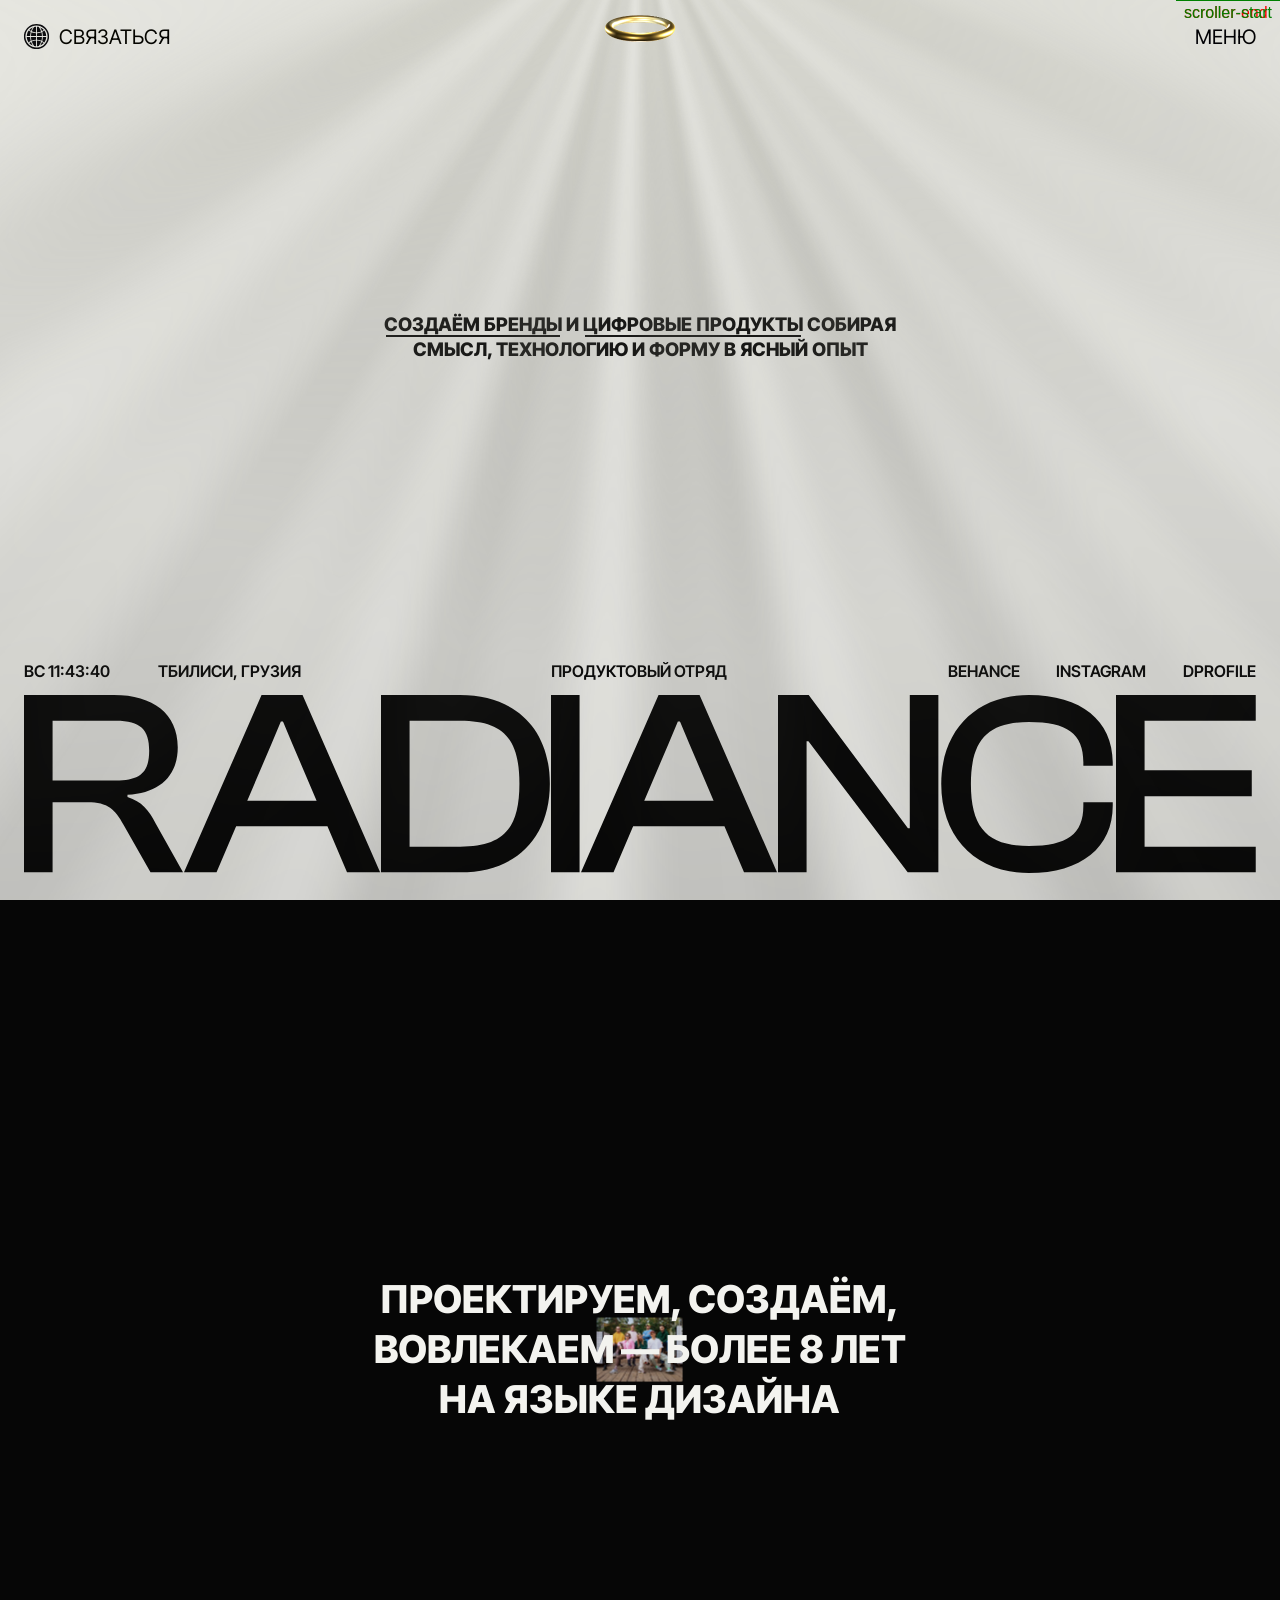
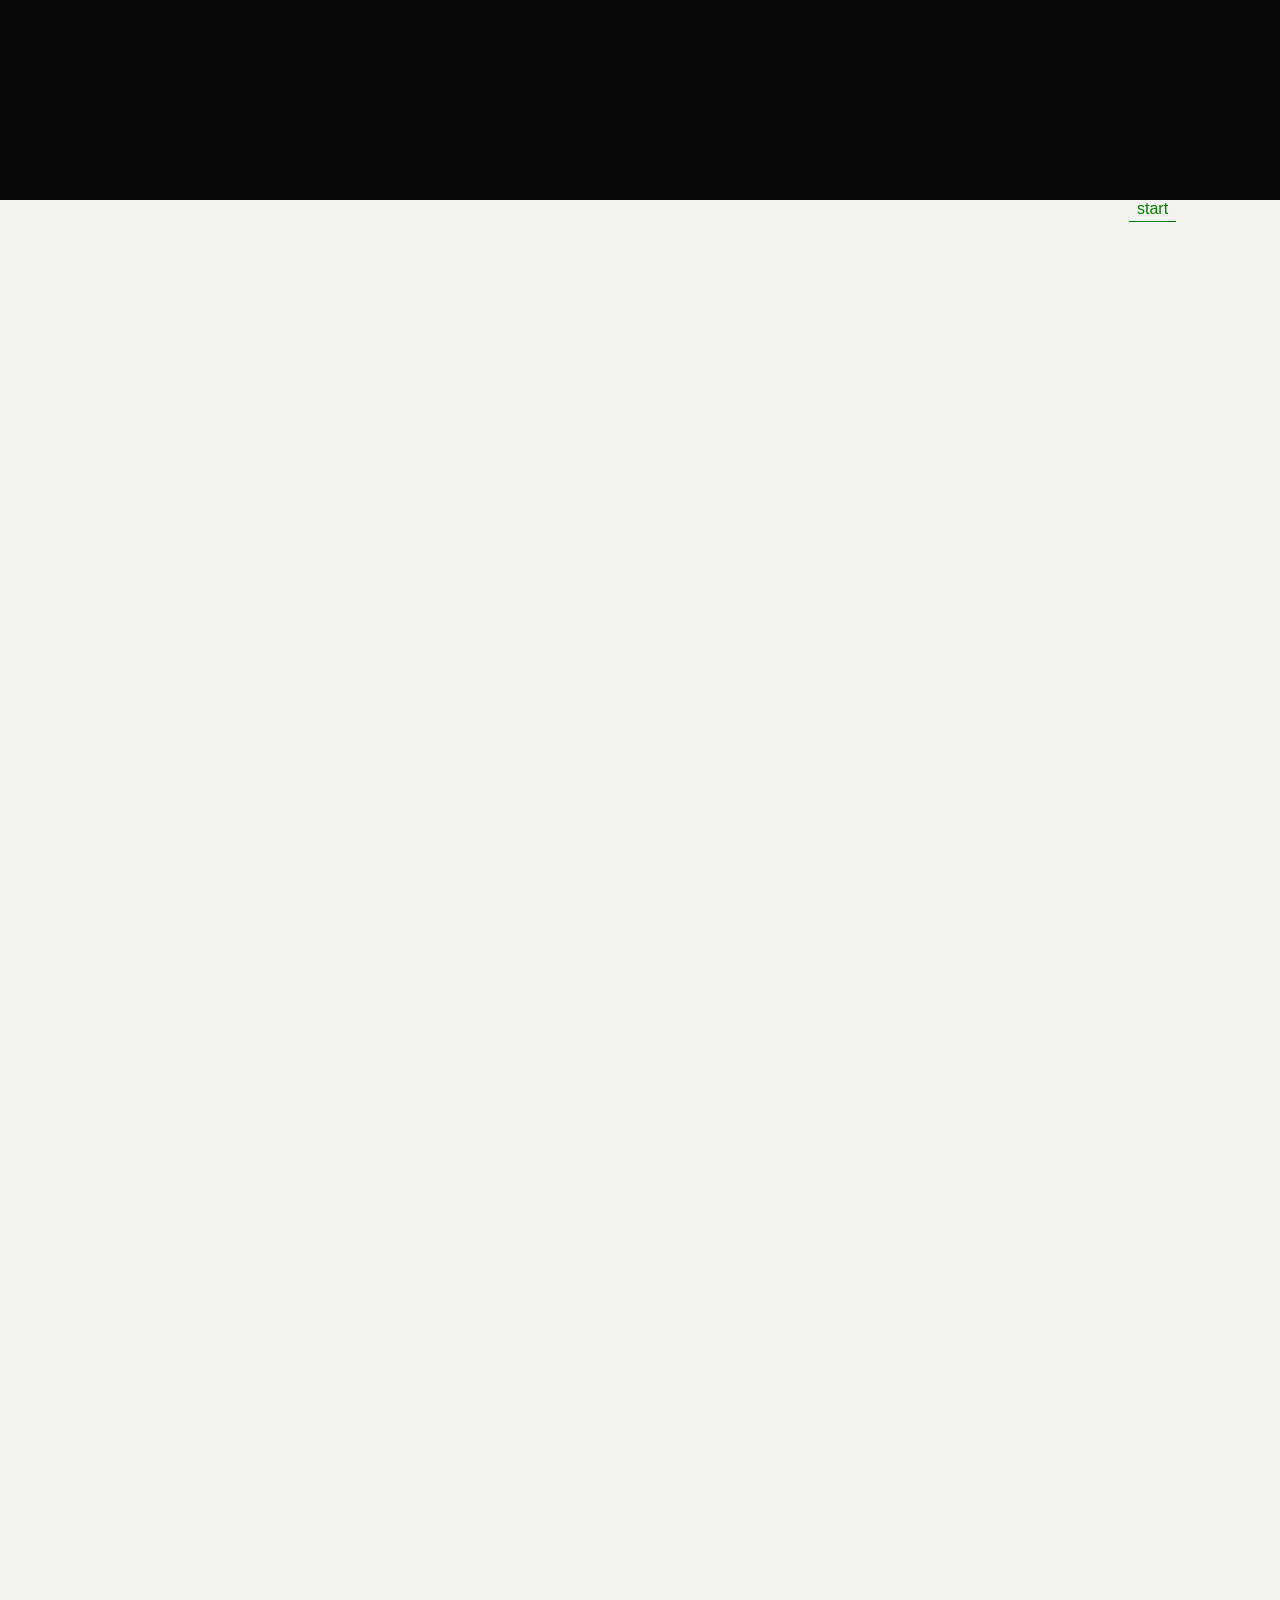
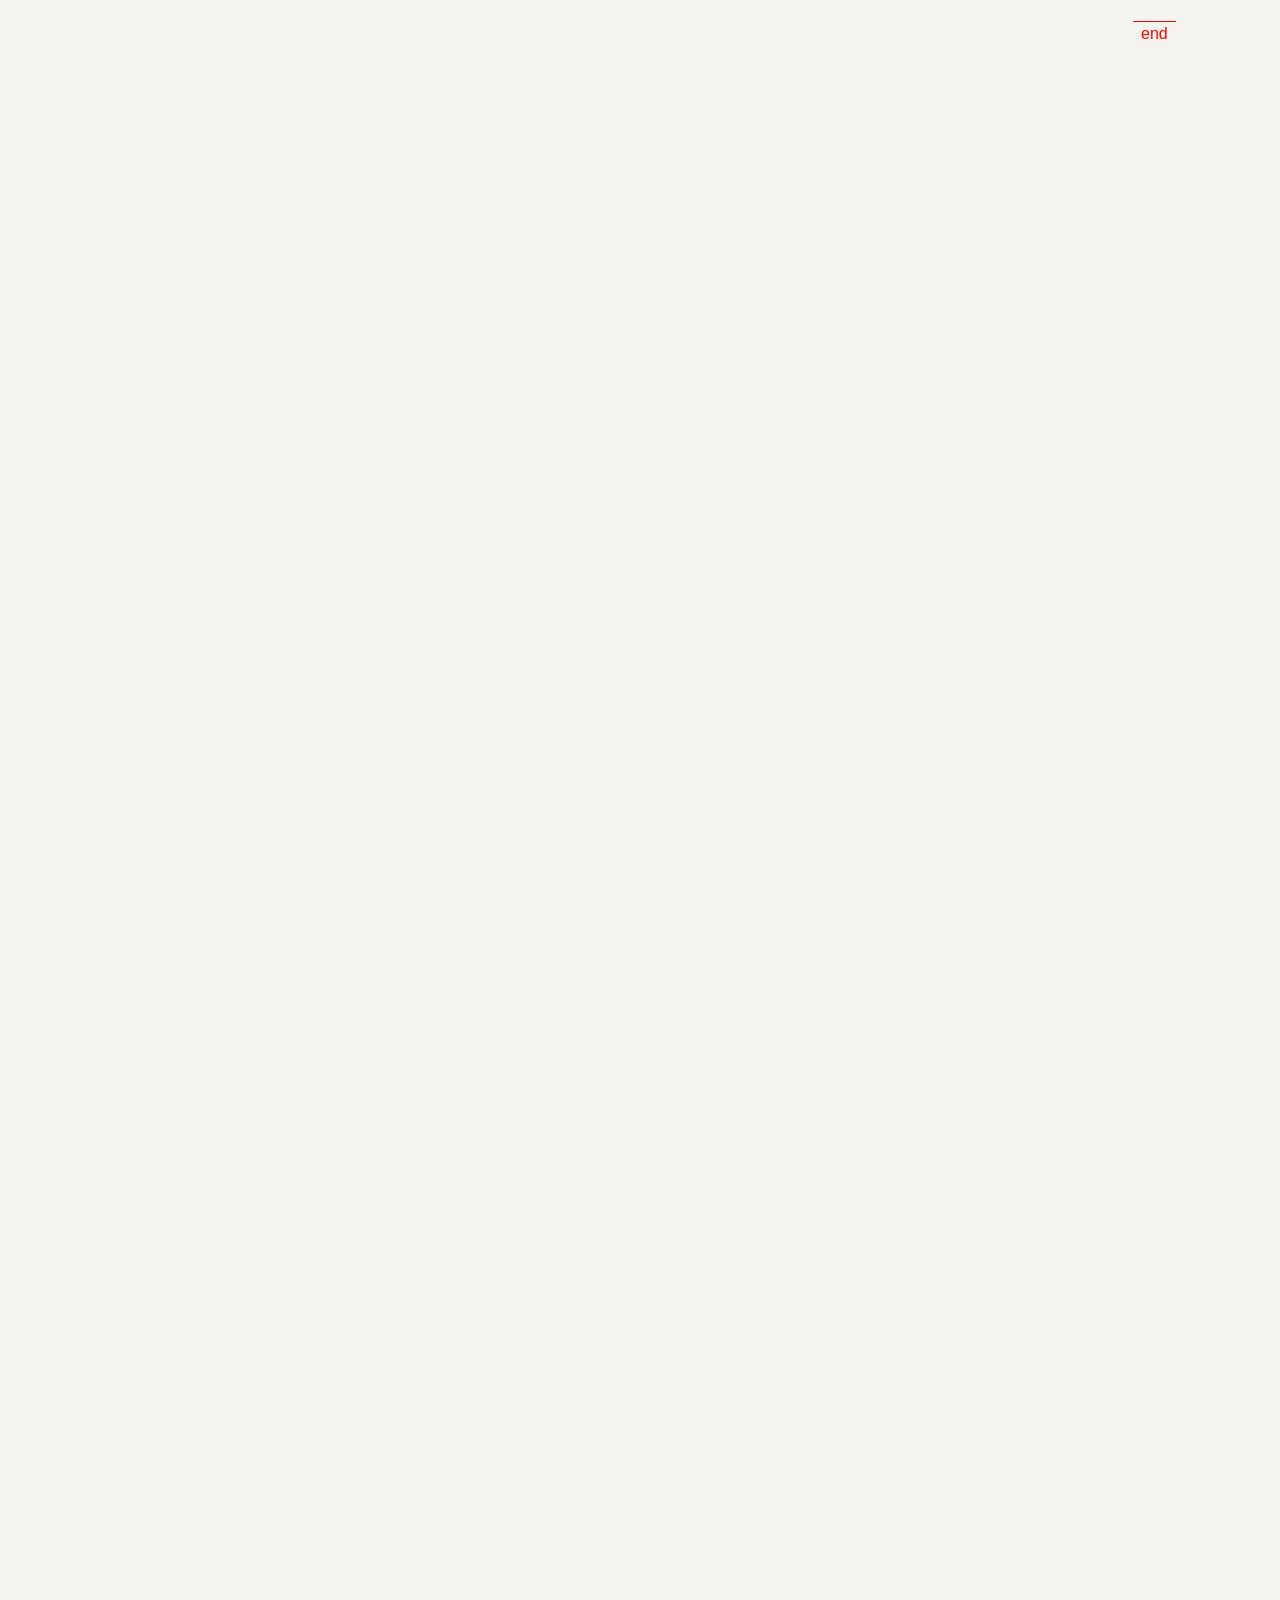
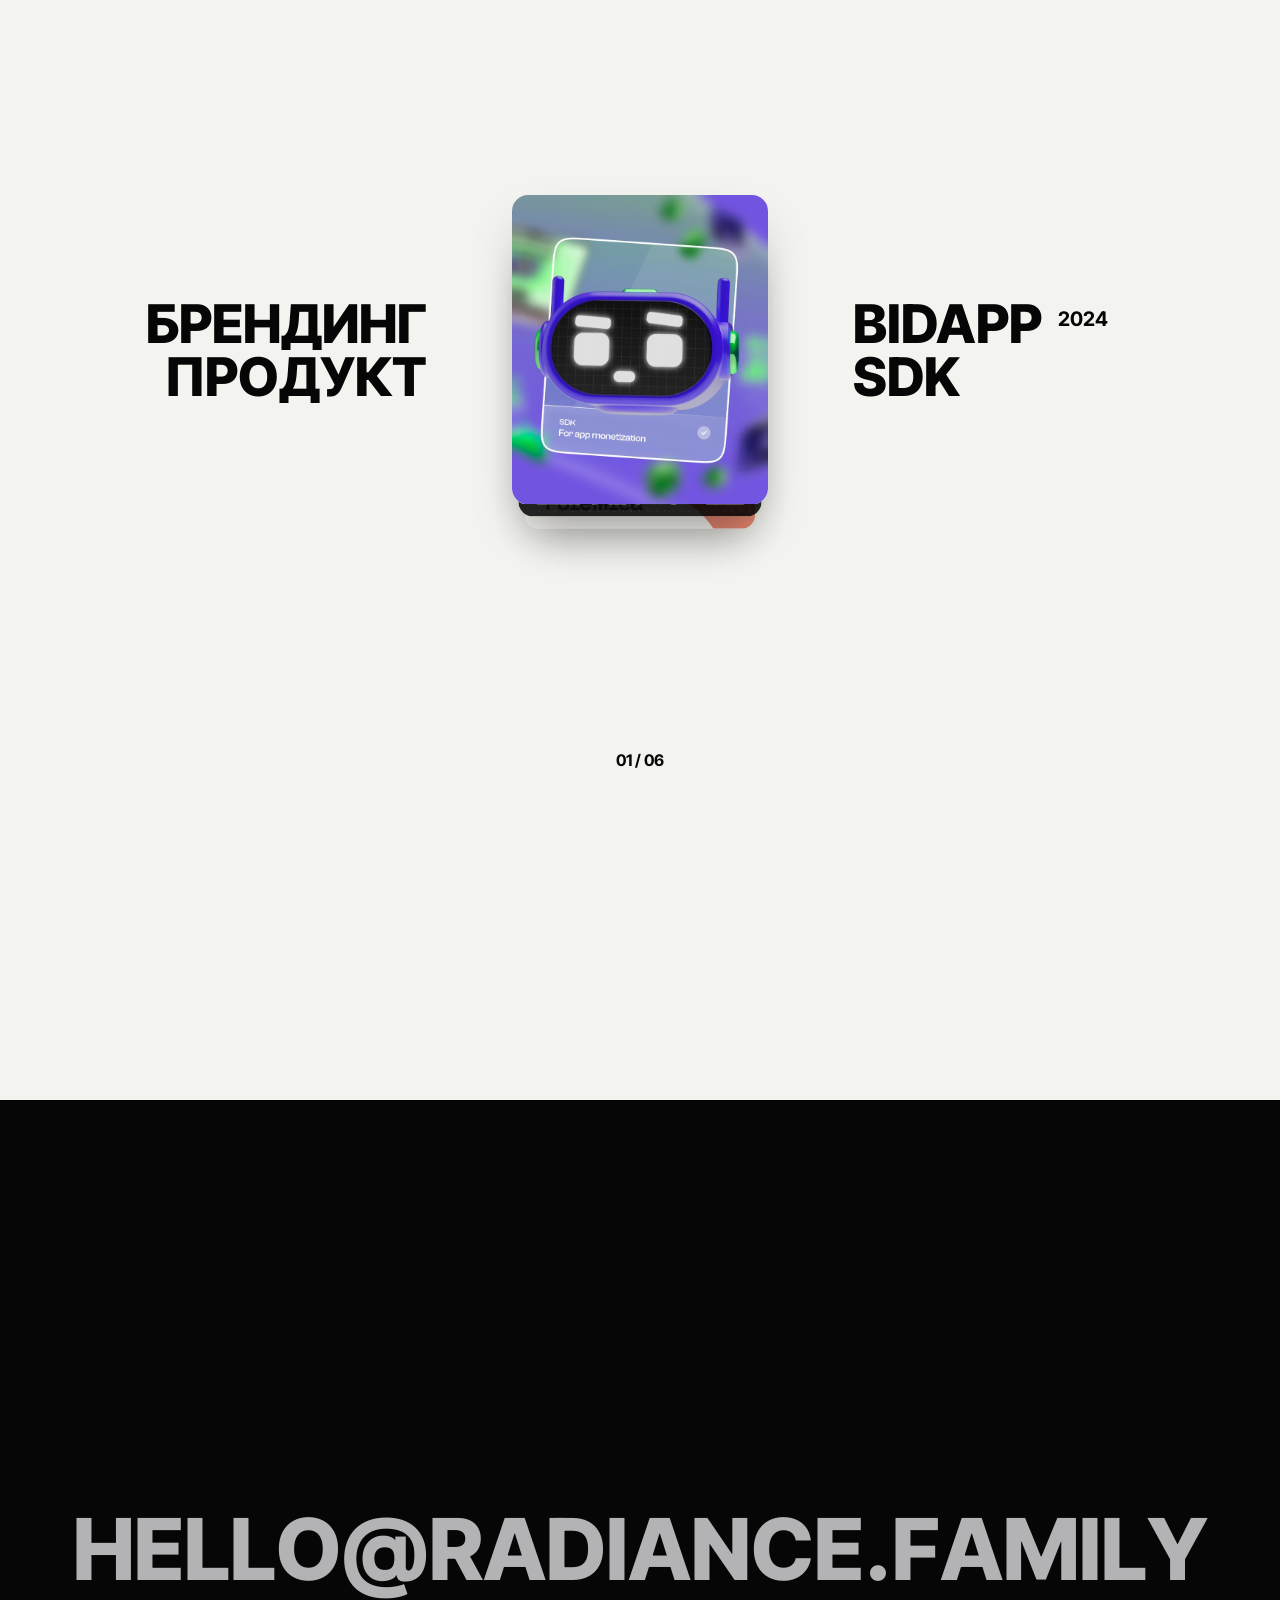
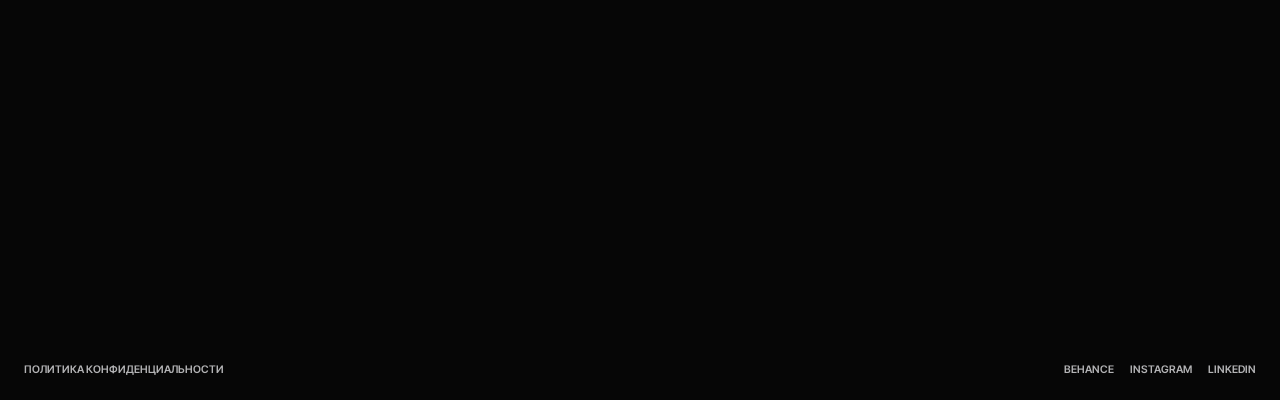
==== commit 692ae0ab: "Latest ru updates" ====
--- a/index.html
+++ b/index.html
@@ -414,15 +414,17 @@
         <section id="hero-section" class="hero-section">
             <div class="heading-wrapper">
                 <h2 class="hero-heading">
-                    <span class="not-hoverable">Живём свои лучшие жизни, совершенствуясь в</span><br />
-                    <span class="heading-link">бренд коммуникации,</span>
-                    <span class="heading-link">дизайне,</span> <span class="heading-link"> и веб-разработке</span>
+                    <span class="heading-link">Создаём бренды</span>
+                    <span class="not-hoverable">и</span>
+                    <span class="heading-link">цифровые продукты</span>
+                    <span class="not-hoverable">собирая<br />смысл,</span>
+                    <span class="not-hoverable">технологию и форму в ясный опыт</span>
                     <div class="hero-mask">
                         <div class="hero-mask-part"></div>
                         <div class="hero-mask-part"></div>
                     </div>
                 </h2>
-                <h2 class="hero-heading-mobile">Живём свои лучшие жизни, совершенствуясь бренд коммуникации, дизайне, и веб-разработке</h2>
+                <h2 class="hero-heading-mobile">Создаём бренды и цифровые продукты собирая смысл, технологию и форму в ясный опыт</h2>
             </div>
             <div class="bottom-wrapper">
                 <div class="bottom-links-wrapper">
@@ -545,12 +547,13 @@
                     <source src="/static/video/branding-portfolio.mp4" type="video/mp4" />
                 </video>
                 <video id="background-video-2" preload="none" loop muted playsinline disablepictureinpicture controlslist="nodownload">
-                    <source src="/static/video/ads-portfolio.webm" type="video/webm" />
-                    <source src="/static/video/ads-portfolio.mp4" type="video/mp4" />
+                    <source src="/static/video/web-portfolio.webm" type="video/webm" />
+                    <source src="/static/video/web-portfolio.mp4" type="video/mp4" />
                 </video>
                 <video id="background-video-3" preload="none" loop muted playsinline disablepictureinpicture controlslist="nodownload">
-                    <source src="/static/video/web-portfolio.webm" type="video/webm" />
-                    <source src="/static/video/web-portfolio.mp4" type="video/mp4" />
+                   <source src="/static/video/ads-portfolio.webm" type="video/webm" />
+                    <source src="/static/video/ads-portfolio.mp4" type="video/mp4" />
+
                 </video>
             </div>
             <div class="mobile-letters-lottie-container"></div>
@@ -572,7 +575,7 @@
                         <div class="about-layout">
                             <div class="about-heading">ПРИЗНАНЫ<br> СООБЩЕСТВОМ</div>
                             <div class="about-accolades">
-                                <svg id="awwwards" width="auto" height="100%" viewBox="0 0 234 95" fill="none" xmlns="http://www.w3.org/2000/svg">
+                                <svg class="accoladesSvg" id="awwwards" width="auto" height="100%" viewBox="0 0 234 95" fill="none" xmlns="http://www.w3.org/2000/svg">
                                 <path d="M28.8533 0.462473C27.1168 1.25627 26.0849 1.79208 25.053 2.42712C20.4985 5.25503 18.6034 8.45007 18.782 13.0144C18.8216 14.1357 18.8415 14.215 19.0995 14.4829C19.6055 15.0188 20.31 15.0584 21.8282 14.6615C24.6164 13.9372 27.0375 11.4863 28.4068 8.0234C29.1013 6.27705 29.8257 3.46898 29.7066 3.02247C29.6768 2.91333 29.7661 2.21875 29.9051 1.47457C30.044 0.740302 30.1333 0.0854183 30.1234 0.0159609C30.1035 -0.0534965 29.6471 0.105263 28.8533 0.462473Z" fill="#FFD73B"/>
                                 <path d="M13.394 4.26278C11.9255 7.03115 11.0623 9.40262 10.6951 11.6749C10.5165 12.7862 10.6257 16.1698 10.8837 17.1521C11.2111 18.442 11.9255 19.8708 12.6995 20.8234C12.9376 21.1112 13.5925 21.5081 13.8406 21.5081C14.7633 21.5081 16.0731 20.0693 16.7478 18.3229C17.1249 17.3505 17.4523 15.9812 17.492 15.2569C17.502 14.9592 17.5516 14.3341 17.5913 13.8677C17.75 12.0222 17.1944 9.42247 16.0632 6.73348C15.6663 5.79084 14.2375 2.95301 14.1581 2.95301C14.1283 2.95301 13.781 3.54836 13.394 4.26278Z" fill="#FFD73B"/>
                                 <path d="M26.075 13.2625C24.0012 13.957 22.8502 14.4432 21.5206 15.1974C18.5339 16.8941 16.6189 18.9977 15.8647 21.4485C15.4778 22.7186 15.19 25.2786 15.4381 25.2786C15.4778 25.2786 15.5274 25.3877 15.5373 25.5366C15.5671 25.9533 15.7556 26.1815 16.2319 26.3899C16.6288 26.5685 16.7975 26.5884 17.6309 26.5189C18.1469 26.4891 18.7125 26.3899 18.8713 26.3006C19.2682 26.1022 19.1689 26.1915 18.0874 27.015C14.3466 29.8628 12.4018 32.5518 11.8958 35.5583C11.7072 36.6398 11.8065 40.3112 12.0247 40.7279C12.2331 41.1347 12.6796 41.3729 13.2353 41.3729C13.7909 41.3729 14.2077 41.2339 15.2892 40.6882C17.373 39.6563 18.2362 38.8327 19.1689 37.007C19.5162 36.3124 19.9131 35.4293 20.052 35.0522C20.3993 34.0798 20.8161 32.1648 20.8657 31.3015C20.8855 30.9146 20.9748 29.9422 21.0542 29.1484C21.1435 28.3546 21.213 27.2631 21.213 26.7174C21.213 26.1716 21.2427 25.6358 21.2725 25.5267C21.3023 25.4175 21.6396 25.1099 22.0266 24.8321C23.7531 23.6116 25.2415 21.5676 26.4024 18.8191C27.1466 17.0628 27.484 15.9614 27.4344 15.4653C27.3947 15.1477 27.474 14.7012 27.7221 13.8777C27.9106 13.2426 28.0595 12.7167 28.0595 12.7068C28.0595 12.6175 27.6427 12.7366 26.075 13.2625Z" fill="#FFD73B"/>
@@ -610,7 +613,7 @@
                                 <path d="M107.507 76.5154L112.007 83.781H112.148L116.648 76.5154H119.132L113.648 85.2576L119.132 93.9763H116.648L112.148 86.8513H112.007L107.507 93.9763H105.023L110.648 85.2576L105.023 76.5154H107.507Z" fill="white"/>
                                 <path d="M126.14 94.2107C125.429 94.2107 124.714 94.0818 123.996 93.824C123.277 93.5583 122.621 93.1169 122.027 92.4998C121.441 91.8748 120.968 91.0271 120.609 89.9568C120.25 88.8865 120.07 87.5466 120.07 85.9373C120.07 84.3904 120.214 83.0193 120.504 81.824C120.8 80.6287 121.222 79.6208 121.769 78.8005C122.324 77.9724 122.992 77.3474 123.773 76.9255C124.554 76.4958 125.437 76.281 126.422 76.281C127.398 76.281 128.265 76.4763 129.023 76.8669C129.789 77.2576 130.414 77.8005 130.898 78.4958C131.382 79.1833 131.695 79.9763 131.836 80.8748H129.773C129.578 80.0935 129.199 79.4451 128.636 78.9294C128.082 78.4138 127.343 78.156 126.422 78.156C125.07 78.156 124.004 78.7458 123.222 79.9255C122.449 81.0974 122.062 82.7498 122.062 84.8826H122.203C122.523 84.3982 122.902 83.9841 123.339 83.6404C123.777 83.2888 124.261 83.0232 124.793 82.8435C125.324 82.656 125.89 82.5623 126.492 82.5623C127.492 82.5623 128.406 82.8123 129.234 83.3123C130.062 83.8044 130.726 84.488 131.226 85.363C131.726 86.2302 131.976 87.2263 131.976 88.3513C131.976 89.4294 131.734 90.4138 131.25 91.3044C130.773 92.1873 130.097 92.8943 129.222 93.4255C128.347 93.949 127.32 94.2107 126.14 94.2107ZM126.14 92.3357C126.859 92.3357 127.504 92.1599 128.074 91.8083C128.644 91.449 129.097 90.9685 129.433 90.3669C129.769 89.7576 129.937 89.0857 129.937 88.3513C129.937 87.6248 129.773 86.9685 129.445 86.3826C129.125 85.7888 128.683 85.3162 128.121 84.9646C127.566 84.613 126.929 84.4373 126.211 84.4373C125.492 84.4373 124.839 84.6208 124.254 84.988C123.675 85.3552 123.214 85.8396 122.871 86.4412C122.535 87.0349 122.367 87.6794 122.367 88.3748C122.367 89.0701 122.531 89.7224 122.859 90.3318C123.187 90.9333 123.632 91.4177 124.195 91.7849C124.765 92.1521 125.414 92.3357 126.14 92.3357Z" fill="white"/>
                                 </svg>
-                                <svg id="fwa" width="auto" height="100%" viewBox="0 0 234 94" fill="none" xmlns="http://www.w3.org/2000/svg">
+                                <svg class="accoladesSvg" id="fwa" width="auto" height="100%" viewBox="0 0 234 94" fill="none" xmlns="http://www.w3.org/2000/svg">
                                 <path d="M28.8533 0.462473C27.1168 1.25627 26.0849 1.79208 25.053 2.42712C20.4985 5.25503 18.6034 8.45007 18.782 13.0144C18.8216 14.1357 18.8415 14.215 19.0995 14.4829C19.6055 15.0188 20.31 15.0584 21.8282 14.6615C24.6164 13.9372 27.0375 11.4863 28.4068 8.0234C29.1013 6.27705 29.8257 3.46898 29.7066 3.02247C29.6768 2.91333 29.7661 2.21875 29.9051 1.47457C30.044 0.740302 30.1333 0.0854183 30.1234 0.0159609C30.1035 -0.0534965 29.6471 0.105263 28.8533 0.462473Z" fill="#FFD73B"/>
                                 <path d="M13.394 4.26278C11.9255 7.03115 11.0623 9.40262 10.6951 11.6749C10.5165 12.7862 10.6257 16.1698 10.8837 17.1521C11.2111 18.442 11.9255 19.8708 12.6995 20.8234C12.9376 21.1112 13.5925 21.5081 13.8406 21.5081C14.7633 21.5081 16.0731 20.0693 16.7478 18.3229C17.1249 17.3505 17.4523 15.9812 17.492 15.2569C17.502 14.9592 17.5516 14.3341 17.5913 13.8677C17.75 12.0222 17.1944 9.42247 16.0632 6.73348C15.6663 5.79084 14.2375 2.95301 14.1581 2.95301C14.1283 2.95301 13.781 3.54836 13.394 4.26278Z" fill="#FFD73B"/>
                                 <path d="M26.075 13.2625C24.0012 13.957 22.8502 14.4432 21.5206 15.1974C18.5339 16.8941 16.6189 18.9977 15.8647 21.4485C15.4778 22.7186 15.19 25.2786 15.4381 25.2786C15.4778 25.2786 15.5274 25.3877 15.5373 25.5366C15.5671 25.9533 15.7556 26.1815 16.2319 26.3899C16.6288 26.5685 16.7975 26.5884 17.6309 26.5189C18.1469 26.4891 18.7125 26.3899 18.8713 26.3006C19.2682 26.1022 19.1689 26.1915 18.0874 27.015C14.3466 29.8628 12.4018 32.5518 11.8958 35.5583C11.7072 36.6398 11.8065 40.3112 12.0247 40.7279C12.2331 41.1347 12.6796 41.3729 13.2353 41.3729C13.7909 41.3729 14.2077 41.2339 15.2892 40.6882C17.373 39.6563 18.2362 38.8327 19.1689 37.007C19.5162 36.3124 19.9131 35.4293 20.052 35.0522C20.3993 34.0798 20.8161 32.1648 20.8657 31.3015C20.8855 30.9146 20.9748 29.9422 21.0542 29.1484C21.1435 28.3546 21.213 27.2631 21.213 26.7174C21.213 26.1716 21.2427 25.6358 21.2725 25.5267C21.3023 25.4175 21.6396 25.1099 22.0266 24.8321C23.7531 23.6116 25.2415 21.5676 26.4024 18.8191C27.1466 17.0628 27.484 15.9614 27.4344 15.4653C27.3947 15.1477 27.474 14.7012 27.7221 13.8777C27.9106 13.2426 28.0595 12.7167 28.0595 12.7068C28.0595 12.6175 27.6427 12.7366 26.075 13.2625Z" fill="#FFD73B"/>
@@ -645,49 +648,49 @@
                                 <path d="M126.187 76.5154V93.9763H124.125V78.7419H124.007L119.765 81.5779V79.4216L124.125 76.5154H126.187Z" fill="white"/>
                                 <path d="M159.957 29.0593C160.389 29.0593 160.794 29.1682 161.148 29.3594C161.926 29.7802 162.455 30.6008 162.455 31.5444V38.6044H169.323C170.702 38.6044 171.821 39.7169 171.821 41.0895C171.821 42.4621 170.703 43.5745 169.323 43.5745H162.455V50.274C162.455 51.6463 161.337 52.7591 159.958 52.7591C159.668 52.7591 140.829 52.7514 140.829 52.7514C139.449 52.7514 138.331 51.639 138.331 50.2661V40.9763H138.337C138.396 39.6566 139.487 38.6042 140.829 38.6042H157.46V34.0294H138.264L129.153 50.8502C129.008 51.5947 128.526 52.2645 127.786 52.6184C127.437 52.7852 127.07 52.8643 126.707 52.8643C125.841 52.8643 125.007 52.4127 124.549 51.6313C124.457 51.4912 124.379 51.3435 124.317 51.1896L117.122 37.1372L109.843 50.8761C109.528 51.612 109.067 52.2642 108.327 52.6184C107.979 52.7852 107.611 52.8643 107.248 52.8643C106.382 52.8643 105.548 52.413 105.091 51.6316C104.998 51.4912 104.92 51.343 104.858 51.1884L96.0722 34.0294H81.3988V38.6042H93.2621C94.6414 38.6042 95.7597 39.7166 95.7597 41.0892C95.7597 42.4618 94.6416 43.5743 93.2621 43.5743H81.3988V50.4085C81.3988 51.7808 80.2807 52.8936 78.9012 52.8936C77.5218 52.8936 76.4037 51.7811 76.4037 50.4085V43.5743H69.5354C68.1559 43.5743 67.0379 42.4618 67.0379 41.0892C67.0379 39.7169 68.1559 38.6042 69.5354 38.6042H76.4034V31.5444C76.4034 30.601 76.9319 29.78 77.7106 29.3591C78.0646 29.1679 78.4701 29.0591 78.9012 29.0591H97.5192C97.9242 29.0591 98.3055 29.1572 98.6439 29.3273C99.1662 29.5585 99.6127 29.9669 99.8795 30.5197L107.243 44.9021L114.63 31.166C115.002 30.4141 115.207 29.7385 116.005 29.3566C116.354 29.1898 116.722 29.111 117.084 29.111C117.702 29.111 118.303 29.3406 118.764 29.7553C119.219 30.1095 119.429 30.349 119.741 30.9507L126.702 44.9021L134.513 30.4807C134.716 30.1255 134.995 29.8407 135.317 29.6315C135.75 29.2739 136.306 29.0588 136.912 29.0588L159.957 29.0593ZM143.212 47.781H157.46V43.5743H143.212V47.781ZM159.957 23.9763H136.912C135.238 23.9763 133.605 24.5299 132.281 25.5409C131.379 26.1784 130.62 27.0121 130.074 27.9672L130.044 28.0181L130.017 28.0697L126.829 33.9534C126.829 33.9534 123.129 26.7462 122.056 25.8671C120.673 24.6799 118.915 24.0284 117.084 24.0284C115.953 24.0284 114.814 24.287 113.791 24.7765C111.809 25.7252 110.712 27.4635 109.777 29.5109L107.371 33.9534L104.451 28.2495C103.684 26.704 102.406 25.4618 100.835 24.7353C99.8041 24.2387 98.6608 23.9766 97.5197 23.9766H78.9012C77.6365 23.9766 76.3817 24.2934 75.2724 24.893C72.819 26.219 71.2952 28.7677 71.2952 31.5446V33.5214H69.5357C65.3415 33.5211 61.9293 36.916 61.9293 41.089C61.9293 45.2619 65.3415 48.657 69.5354 48.657H71.2949V50.4082C71.2949 54.5812 74.7071 57.9763 78.901 57.9763C83.0949 57.9763 86.5071 54.5812 86.5071 50.4082V48.657H93.2619C94.7237 48.657 96.0906 48.2446 97.2511 47.5306L100.229 53.3467C100.378 53.6793 100.552 54.0022 100.749 54.3114C102.122 56.5577 104.599 57.9473 107.248 57.9473C108.38 57.9473 109.519 57.6885 110.541 57.199C112.397 56.3116 114.008 54.8134 114.831 52.8933L116.995 48.0862L119.689 53.3485C119.837 53.679 120.01 54.0004 120.206 54.3081C121.578 56.5564 124.056 57.9471 126.707 57.9471C127.838 57.9471 128.977 57.6882 130 57.1992C131.739 56.3675 133.09 54.895 133.786 53.1262C134.922 55.8854 137.651 57.8339 140.829 57.8339L159.957 57.8393C164.151 57.8393 167.563 54.5812 167.563 50.4082V48.657H169.323C173.517 48.657 176.929 45.2622 176.929 41.089C176.929 36.916 173.517 33.5209 169.323 33.5209H167.563V31.5444C167.563 28.7674 166.04 26.2185 163.586 24.8925C162.477 24.2931 161.222 23.9763 159.957 23.9763Z" fill="white"/>
                                 </svg>
-                                <svg id="cssda" width="auto" height="100%" viewBox="0 0 234 95" fill="none" xmlns="http://www.w3.org/2000/svg">
-                                <path d="M28.8533 0.462473C27.1168 1.25627 26.0849 1.79208 25.053 2.42712C20.4985 5.25503 18.6034 8.45007 18.782 13.0144C18.8216 14.1357 18.8415 14.215 19.0995 14.4829C19.6055 15.0188 20.31 15.0584 21.8282 14.6615C24.6164 13.9372 27.0375 11.4863 28.4068 8.0234C29.1013 6.27705 29.8257 3.46898 29.7066 3.02247C29.6768 2.91333 29.7661 2.21875 29.9051 1.47457C30.044 0.740302 30.1333 0.0854183 30.1234 0.0159609C30.1035 -0.0534965 29.6471 0.105263 28.8533 0.462473Z" fill="#FFD73B"/>
-                                <path d="M13.394 4.26278C11.9255 7.03115 11.0623 9.40262 10.6951 11.6749C10.5165 12.7862 10.6257 16.1698 10.8837 17.1521C11.2111 18.442 11.9255 19.8708 12.6995 20.8234C12.9376 21.1112 13.5925 21.5081 13.8406 21.5081C14.7633 21.5081 16.0731 20.0693 16.7478 18.3229C17.1249 17.3505 17.4523 15.9812 17.492 15.2569C17.502 14.9592 17.5516 14.3341 17.5913 13.8677C17.75 12.0222 17.1944 9.42247 16.0632 6.73348C15.6663 5.79084 14.2375 2.95301 14.1581 2.95301C14.1283 2.95301 13.781 3.54836 13.394 4.26278Z" fill="#FFD73B"/>
-                                <path d="M26.075 13.2625C24.0012 13.957 22.8502 14.4432 21.5206 15.1974C18.5339 16.8941 16.6189 18.9977 15.8647 21.4485C15.4778 22.7186 15.19 25.2786 15.4381 25.2786C15.4778 25.2786 15.5274 25.3877 15.5373 25.5366C15.5671 25.9533 15.7556 26.1815 16.2319 26.3899C16.6288 26.5685 16.7975 26.5884 17.6309 26.5189C18.1469 26.4891 18.7125 26.3899 18.8713 26.3006C19.2682 26.1022 19.1689 26.1915 18.0874 27.015C14.3466 29.8628 12.4018 32.5518 11.8958 35.5583C11.7072 36.6398 11.8065 40.3112 12.0247 40.7279C12.2331 41.1347 12.6796 41.3729 13.2353 41.3729C13.7909 41.3729 14.2077 41.2339 15.2892 40.6882C17.373 39.6563 18.2362 38.8327 19.1689 37.007C19.5162 36.3124 19.9131 35.4293 20.052 35.0522C20.3993 34.0798 20.8161 32.1648 20.8657 31.3015C20.8855 30.9146 20.9748 29.9422 21.0542 29.1484C21.1435 28.3546 21.213 27.2631 21.213 26.7174C21.213 26.1716 21.2427 25.6358 21.2725 25.5267C21.3023 25.4175 21.6396 25.1099 22.0266 24.8321C23.7531 23.6116 25.2415 21.5676 26.4024 18.8191C27.1466 17.0628 27.484 15.9614 27.4344 15.4653C27.3947 15.1477 27.474 14.7012 27.7221 13.8777C27.9106 13.2426 28.0595 12.7167 28.0595 12.7068C28.0595 12.6175 27.6427 12.7366 26.075 13.2625Z" fill="#FFD73B"/>
-                                <path d="M18.653 13.4708C18.653 13.6098 18.6728 13.6594 18.7026 13.5899C18.7224 13.5304 18.7224 13.4113 18.7026 13.3419C18.6728 13.2823 18.653 13.3319 18.653 13.4708Z" fill="#FFD73B"/>
-                                <path d="M6.54754 17.7474C5.6942 20.6448 5.39653 22.4606 5.38661 24.6832C5.38661 27.8287 5.55529 29.0491 6.23002 30.6665C7.05358 32.6411 8.96862 34.695 10.0105 34.705C10.6455 34.705 11.3599 33.8814 11.866 32.5419C12.2232 31.629 12.5109 30.2894 12.4316 29.962C12.3919 29.7933 12.4117 29.7437 12.4911 29.8032C12.5705 29.8429 12.5804 29.833 12.5407 29.7636C12.501 29.704 12.5209 29.1881 12.5804 28.6324C12.8483 26.1121 11.9751 23.3239 9.97079 20.2777C9.32583 19.3053 8.06568 17.6184 7.25203 16.656L6.9742 16.3285L6.54754 17.7474Z" fill="#FFD73B"/>
-                                <path d="M1.72521 32.4823C1.77482 33.296 1.81451 34.2684 1.80459 34.6355C1.79467 35.0721 1.82444 35.2705 1.88397 35.1812C1.94351 35.1019 1.95343 35.1614 1.91374 35.3698C1.83436 35.7865 2.19157 37.9 2.60831 39.3983C3.29296 41.9087 4.38444 43.8336 5.92242 45.2327C7.27188 46.473 8.84955 47.2966 9.88149 47.3065C10.3379 47.3065 10.457 47.2668 10.6951 47.0188C11.0325 46.6913 11.3302 45.7586 11.2309 45.3617C11.1913 45.2129 11.2012 45.1136 11.2508 45.1533C11.35 45.2129 11.3699 44.9747 11.3996 42.9902C11.4195 41.9583 11.3798 41.4225 11.2508 40.9065C10.4173 37.4634 8.05575 34.8637 3.00521 31.8274C2.35033 31.4305 1.77482 31.0833 1.72521 31.0535C1.6756 31.0237 1.6756 31.6191 1.72521 32.4823Z" fill="#FFD73B"/>
-                                <path d="M19.5658 37.513C16.341 40.8569 14.5252 43.8832 14.0192 46.7707C13.8604 47.6637 13.8406 50.5908 13.9894 50.3527C14.0291 50.2832 14.039 50.3924 14.0092 50.5908C13.9398 50.9877 14.0985 52.109 14.3367 52.9623C14.4458 53.3592 14.6145 53.6271 14.9221 53.9446C15.3488 54.3713 15.3587 54.3713 15.9441 54.3316C16.4303 54.3019 16.6387 54.2125 17.2043 53.8454C18.0576 53.2898 19.2682 52.109 19.8238 51.2854C20.062 50.9381 20.3993 50.3031 20.5779 49.8863C20.9847 48.9437 21.4511 47.0783 21.3717 46.6913C21.342 46.5326 21.3519 46.4234 21.3916 46.4532C21.5503 46.5524 21.59 41.8789 21.4313 40.8073C21.2427 39.4479 20.6672 36.491 20.6077 36.491C20.568 36.491 20.1016 36.9474 19.5658 37.513Z" fill="#FFD73B"/>
-                                <path d="M0.0284666 45.3418C0.0681565 45.4708 0.276529 45.9174 0.494823 46.344C0.80242 46.9691 0.861955 47.1577 0.76273 47.2668C0.465056 47.624 0.951257 48.8147 2.17172 50.7496C2.90599 51.9205 3.47157 52.6746 4.38444 53.6867C5.40645 54.8377 7.39095 56.326 8.10537 56.4848C8.76025 56.6237 8.31374 56.6237 7.12304 56.4749C5.4263 56.2665 2.04273 56.1474 2.10227 56.2963C2.13203 56.3657 2.37017 56.7725 2.648 57.2191C3.15405 58.0228 3.23343 58.1815 3.06475 58.0823C3.01513 58.0426 2.94568 58.1518 2.90599 58.3205C2.81668 58.7273 3.16397 59.4516 3.99746 60.553C6.19033 63.4603 8.19467 65.2166 10.4074 66.1493C10.8142 66.3279 11.2806 66.5363 11.4592 66.6156C11.6278 66.7049 11.8164 66.7446 11.8759 66.7149C11.9354 66.6752 11.9851 66.6851 11.9851 66.7248C11.9851 66.7744 11.1813 66.9431 10.2089 67.1018L8.42289 67.3995L9.11746 68.1636C9.54413 68.6398 9.76242 68.9375 9.6632 68.9375C9.4449 68.9375 9.3556 69.384 9.51436 69.7611C9.77234 70.406 12.0347 72.4203 13.8703 73.6507C16.093 75.1391 18.8316 76.0222 20.7069 75.8535L21.3618 75.7939L20.2703 76.171C19.675 76.3893 18.8018 76.6969 18.3354 76.8656C17.8691 77.0343 17.4325 77.2029 17.3531 77.2228C17.2737 77.2526 17.5218 77.4907 17.9782 77.828C18.7224 78.3738 18.8415 78.4829 18.6133 78.4333C18.5537 78.4234 18.4545 78.5326 18.4049 78.6814C18.1866 79.2569 18.6629 79.7629 20.4192 80.8147C22.4334 82.0253 24.5469 82.9183 26.2734 83.2854C27.4443 83.5335 29.528 83.5335 30.5798 83.2854C32.1078 82.9381 33.6458 82.1642 34.0725 81.5391C34.3305 81.162 34.4099 80.4476 34.1916 80.4476C34.1221 80.4476 34.261 80.2789 34.5091 80.0606L34.9457 79.6836L34.5488 79.1477C32.8917 76.9648 30.7683 75.5955 28.3968 75.1787C27.5832 75.0398 25.9758 75.0101 24.7354 75.1192C23.9813 75.1787 23.8821 75.1788 24.0905 75.0696C24.4874 74.8612 24.8049 74.3056 24.7652 73.869C24.7454 73.5316 24.7751 73.4622 25.0133 73.3431C25.1621 73.2637 25.2812 73.1546 25.2812 73.095C25.2812 73.0454 25.1423 72.718 24.9736 72.3806C23.386 69.2253 20.9847 67.469 17.4424 66.8637C16.4006 66.6851 15.9739 66.5561 16.4204 66.5561C16.5296 66.5561 16.7181 66.447 16.8371 66.318C17.1249 66.0104 17.363 65.3456 17.2241 65.2563C17.1646 65.2166 17.2142 65.157 17.3333 65.1174C17.6012 65.038 17.6012 64.9189 17.244 63.8671C16.2418 60.8705 14.6443 59.0646 11.7568 57.6656C11.2508 57.4175 10.9531 57.2488 11.092 57.2885C11.4195 57.3877 12.5308 57.3481 12.9872 57.229C13.1857 57.1694 13.4635 57.0405 13.5925 56.9313C13.8703 56.7229 14.1283 55.9391 13.9299 55.9291C13.8703 55.9291 13.9299 55.8795 14.0589 55.8299C14.2771 55.7406 14.2871 55.7009 14.2375 55.1651C14.1382 54.2522 13.781 52.9722 13.3742 52.0991C11.6378 48.3682 8.29389 46.4234 1.91374 45.4212C1.19932 45.3121 0.474978 45.2029 0.296374 45.1632C-0.0211459 45.1136 -0.0310683 45.1236 0.0284666 45.3418ZM23.763 75.2482C23.7333 75.278 23.644 75.2879 23.5745 75.2581C23.4951 75.2284 23.5249 75.1986 23.6341 75.1986C23.7432 75.1887 23.8027 75.2184 23.763 75.2482Z" fill="#FFD73B"/>
-                                <path d="M22.3044 49.4597C19.7444 52.7539 18.2164 55.8101 17.7897 58.4693C17.6111 59.5707 17.6409 62.7062 17.8492 63.8274C17.9882 64.6113 18.5637 65.6929 19.1789 66.3279C19.6154 66.7843 19.7345 66.8538 20.062 66.8538C20.6077 66.8538 21.0641 66.5958 21.8282 65.8814C22.9692 64.8098 23.8821 63.4206 24.3286 62.1208C24.6164 61.2674 24.8247 60.0867 24.7354 59.7989C24.6858 59.6401 24.6958 59.6104 24.7851 59.66C24.8744 59.7096 24.8942 59.6997 24.8446 59.6203C24.8049 59.5608 24.8247 59.025 24.8843 58.4296C25.0629 56.7428 24.7255 53.9446 24.0806 51.722C23.8226 50.8488 23.0784 48.4972 23.0585 48.4972C23.0585 48.5071 22.7113 48.9338 22.3044 49.4597Z" fill="#FFD73B"/>
-                                <path d="M27.742 57.1099C26.6406 59.1936 25.688 61.6842 25.2613 63.5893C25.053 64.522 25.0331 64.8495 25.043 67.0026C25.053 69.2253 25.0728 69.4436 25.3109 70.3564C25.6285 71.5571 26.0948 72.5493 26.7596 73.4225C27.8412 74.8513 28.5258 75.0001 29.4784 74.0377C29.915 73.6011 30.5996 72.5989 30.9568 71.8646C31.3637 71.051 31.7705 69.7214 31.7705 69.1657C31.7804 68.8879 31.8102 68.7093 31.8399 68.7589C31.8796 68.8184 31.8995 68.6696 31.8995 68.4315C31.8995 68.1933 31.9094 67.3698 31.9193 66.6057C31.9392 65.5242 31.8995 64.9884 31.7407 64.1946C31.3537 62.2299 30.4806 60.0172 28.9723 57.1992C28.6251 56.5642 28.3373 56.0383 28.3274 56.0383C28.3175 56.0383 28.0595 56.5146 27.742 57.1099Z" fill="#FFD73B"/>
-                                <path d="M33.9237 64.5419C33.5665 66.9332 33.4672 68.8681 33.6061 70.4755C33.6657 71.2395 33.7451 71.9738 33.7649 72.1127C33.8145 72.331 33.8046 72.331 33.7252 72.1623C33.5764 71.8646 33.5962 72.073 33.8145 73.2736C34.0626 74.6826 34.3404 75.5459 34.8365 76.5282C35.4319 77.7288 35.8883 78.3341 36.8607 79.2569C37.8629 80.2095 38.6765 80.7353 39.252 80.8147C40.0061 80.914 40.6213 80.0805 41.0679 78.3539C41.177 77.9074 41.2861 77.2724 41.306 76.945C41.3159 76.6076 41.3655 75.8832 41.4052 75.3276C41.6037 72.7378 40.6213 70.1183 38.4185 67.3499C37.7736 66.5363 34.3702 63.0832 34.2213 63.0832C34.1817 63.0832 34.0427 63.7381 33.9237 64.5419Z" fill="#FFD73B"/>
-                                <path d="M42.3776 71.9539C42.4074 72.0135 42.6058 72.5195 42.8341 73.0851C43.2706 74.1865 43.2905 74.2361 43.1417 74.1468C43.0424 74.0873 43.0027 74.3254 43.0424 74.7918C43.0424 74.9307 43.35 75.6451 43.6973 76.3794C46.2573 81.678 49.3035 84.357 53.3122 84.8036C54.106 84.8929 54.483 84.873 55.0288 84.6944C55.4058 84.5753 55.7432 84.109 55.7432 83.6922C55.7432 83.5136 55.7928 83.4243 55.892 83.4243C56.0111 83.4243 56.0409 83.345 56.0012 83.0969C55.9714 82.9282 55.9218 82.5115 55.892 82.184C55.4158 77.6693 52.4688 74.6628 46.8626 72.9561C45.2651 72.4699 42.328 71.815 42.3776 71.9539Z" fill="#FFD73B"/>
-                                <path d="M38.2796 81.0926C38.2003 81.1124 37.7934 81.1819 37.3866 81.2414C35.928 81.4795 34.0328 82.2436 32.2269 83.3251C30.9171 84.109 28.1984 86.034 28.2182 86.1629C28.2282 86.2126 28.5159 86.3614 28.8632 86.4904C29.2105 86.6293 29.4387 86.7484 29.3792 86.7682C29.2006 86.8277 29.1113 87.433 29.2402 87.6811C29.5776 88.3062 32.9215 89.2389 35.7692 89.4969C39.2123 89.8144 42.1494 88.8619 44.253 86.7484C45.0269 85.9645 45.2849 85.389 45.0368 84.9226C44.9674 84.7936 45.0368 84.6349 45.3345 84.2479C45.5429 83.9601 45.7215 83.7022 45.7215 83.6525C45.7215 83.5434 44.4316 82.6405 43.737 82.2634C42.3776 81.5093 40.6114 81.033 39.2223 81.0529C38.7857 81.0628 38.359 81.0826 38.2796 81.0926Z" fill="#FFD73B"/>
-                                <path d="M61.0815 83.3251C60.506 83.4343 59.8015 83.9205 59.484 84.4364C59.1268 85.0119 59.0275 85.8553 59.2458 86.4705C59.3252 86.7087 59.3451 86.8674 59.2855 86.8277C59.1367 86.7384 59.2756 87.6215 59.474 88.0184C59.8908 88.842 60.5854 89.2786 61.4982 89.2786C62.4012 89.2786 63.1057 88.842 63.5125 88.0383C63.701 87.6414 63.8399 86.8476 63.6911 86.9369C63.6415 86.9766 63.6613 86.8377 63.7407 86.6293C63.959 86.1133 63.9392 85.2302 63.711 84.7043C63.2744 83.722 62.1432 83.1267 61.0815 83.3251Z" fill="#FFD73B"/>
-                                <path d="M49.7897 85.3989C47.7358 85.8553 45.7513 86.8277 43.6378 88.4153C42.4768 89.2984 40.2641 91.1639 40.2641 91.2631C40.2641 91.3028 40.5519 91.4119 40.9091 91.5112C41.4747 91.66 41.5342 91.6997 41.4052 91.8287C41.177 92.047 41.2266 92.5332 41.4945 92.8011C41.7922 93.0988 42.4371 93.2873 44.2331 93.6147C45.4833 93.8429 45.9497 93.8727 47.8052 93.8826C49.6607 93.8826 50.0576 93.8628 50.8514 93.6743C52.7565 93.2178 54.2548 92.434 55.5646 91.1837C56.5767 90.2212 56.9339 89.6557 56.9339 89.0405C56.9339 88.713 56.9041 88.5939 56.8148 88.6436C56.6958 88.7229 56.6958 88.713 57.2018 87.9192C57.3804 87.6315 57.5292 87.3636 57.5292 87.3139C57.5292 87.046 55.1677 85.8553 53.9571 85.5081C52.8756 85.2005 50.9209 85.1508 49.7897 85.3989Z" fill="#FFD73B"/>
-                                <path d="M205.005 0.462473C206.742 1.25627 207.774 1.79208 208.806 2.42712C213.36 5.25503 215.255 8.45007 215.077 13.0144C215.037 14.1357 215.017 14.215 214.759 14.4829C214.253 15.0188 213.549 15.0584 212.03 14.6615C209.242 13.9372 206.821 11.4863 205.452 8.0234C204.757 6.27705 204.033 3.46898 204.152 3.02247C204.182 2.91333 204.092 2.21875 203.954 1.47457C203.815 0.740302 203.725 0.0854183 203.735 0.0159609C203.755 -0.0534965 204.212 0.105263 205.005 0.462473Z" fill="#FFD73B"/>
-                                <path d="M220.465 4.26278C221.933 7.03115 222.796 9.40262 223.163 11.6749C223.342 12.7862 223.233 16.1698 222.975 17.1521C222.647 18.442 221.933 19.8708 221.159 20.8234C220.921 21.1112 220.266 21.5081 220.018 21.5081C219.095 21.5081 217.785 20.0693 217.111 18.3229C216.734 17.3505 216.406 15.9812 216.367 15.2569C216.357 14.9592 216.307 14.3341 216.267 13.8677C216.109 12.0222 216.664 9.42247 217.795 6.73348C218.192 5.79084 219.621 2.95301 219.701 2.95301C219.73 2.95301 220.078 3.54836 220.465 4.26278Z" fill="#FFD73B"/>
-                                <path d="M207.784 13.2625C209.857 13.957 211.008 14.4432 212.338 15.1974C215.325 16.8941 217.24 18.9977 217.994 21.4485C218.381 22.7186 218.669 25.2786 218.421 25.2786C218.381 25.2786 218.331 25.3877 218.321 25.5366C218.292 25.9533 218.103 26.1815 217.627 26.3899C217.23 26.5685 217.061 26.5884 216.228 26.5189C215.712 26.4891 215.146 26.3899 214.987 26.3006C214.59 26.1022 214.69 26.1915 215.771 27.015C219.512 29.8628 221.457 32.5518 221.963 35.5583C222.151 36.6398 222.052 40.3112 221.834 40.7279C221.625 41.1347 221.179 41.3729 220.623 41.3729C220.068 41.3729 219.651 41.2339 218.569 40.6882C216.486 39.6563 215.622 38.8327 214.69 37.007C214.342 36.3124 213.945 35.4293 213.807 35.0522C213.459 34.0798 213.043 32.1648 212.993 31.3015C212.973 30.9146 212.884 29.9422 212.804 29.1484C212.715 28.3546 212.646 27.2631 212.646 26.7174C212.646 26.1716 212.616 25.6358 212.586 25.5267C212.556 25.4175 212.219 25.1099 211.832 24.8321C210.105 23.6116 208.617 21.5676 207.456 18.8191C206.712 17.0628 206.375 15.9614 206.424 15.4653C206.464 15.1477 206.385 14.7012 206.136 13.8777C205.948 13.2426 205.799 12.7167 205.799 12.7068C205.799 12.6175 206.216 12.7366 207.784 13.2625Z" fill="#FFD73B"/>
-                                <path d="M215.206 13.4708C215.206 13.6098 215.186 13.6594 215.156 13.5899C215.136 13.5304 215.136 13.4113 215.156 13.3419C215.186 13.2823 215.206 13.3319 215.206 13.4708Z" fill="#FFD73B"/>
-                                <path d="M227.311 17.7474C228.164 20.6448 228.462 22.4606 228.472 24.6832C228.472 27.8287 228.303 29.0491 227.629 30.6665C226.805 32.6411 224.89 34.695 223.848 34.705C223.213 34.705 222.499 33.8814 221.993 32.5419C221.635 31.629 221.348 30.2894 221.427 29.962C221.467 29.7933 221.447 29.7437 221.367 29.8032C221.288 29.8429 221.278 29.833 221.318 29.7636C221.358 29.704 221.338 29.1881 221.278 28.6324C221.01 26.1121 221.883 23.3239 223.888 20.2777C224.533 19.3053 225.793 17.6184 226.607 16.656L226.884 16.3285L227.311 17.7474Z" fill="#FFD73B"/>
-                                <path d="M232.133 32.4823C232.084 33.296 232.044 34.2684 232.054 34.6355C232.064 35.0721 232.034 35.2705 231.975 35.1812C231.915 35.1019 231.905 35.1614 231.945 35.3698C232.024 35.7865 231.667 37.9 231.25 39.3983C230.566 41.9087 229.474 43.8336 227.936 45.2327C226.587 46.473 225.009 47.2966 223.977 47.3065C223.521 47.3065 223.402 47.2668 223.163 47.0188C222.826 46.6913 222.528 45.7586 222.628 45.3617C222.667 45.2129 222.657 45.1136 222.608 45.1533C222.509 45.2129 222.489 44.9747 222.459 42.9902C222.439 41.9583 222.479 41.4225 222.608 40.9065C223.441 37.4634 225.803 34.8637 230.853 31.8274C231.508 31.4305 232.084 31.0833 232.133 31.0535C232.183 31.0237 232.183 31.6191 232.133 32.4823Z" fill="#FFD73B"/>
-                                <path d="M214.293 37.513C217.518 40.8569 219.333 43.8832 219.839 46.7707C219.998 47.6637 220.018 50.5908 219.869 50.3527C219.829 50.2832 219.82 50.3924 219.849 50.5908C219.919 50.9877 219.76 52.109 219.522 52.9623C219.413 53.3592 219.244 53.6271 218.936 53.9446C218.51 54.3713 218.5 54.3713 217.914 54.3316C217.428 54.3019 217.22 54.2125 216.654 53.8454C215.801 53.2898 214.59 52.109 214.035 51.2854C213.797 50.9381 213.459 50.3031 213.281 49.8863C212.874 48.9437 212.407 47.0783 212.487 46.6913C212.517 46.5326 212.507 46.4234 212.467 46.4532C212.308 46.5524 212.269 41.8789 212.427 40.8073C212.616 39.4479 213.191 36.491 213.251 36.491C213.291 36.491 213.757 36.9474 214.293 37.513Z" fill="#FFD73B"/>
-                                <path d="M233.83 45.3418C233.79 45.4708 233.582 45.9174 233.364 46.344C233.056 46.9691 232.997 47.1577 233.096 47.2668C233.394 47.624 232.907 48.8147 231.687 50.7496C230.953 51.9205 230.387 52.6746 229.474 53.6867C228.452 54.8377 226.468 56.326 225.753 56.4848C225.098 56.6237 225.545 56.6237 226.736 56.4749C228.432 56.2665 231.816 56.1474 231.756 56.2963C231.727 56.3657 231.488 56.7725 231.211 57.2191C230.705 58.0228 230.625 58.1815 230.794 58.0823C230.843 58.0426 230.913 58.1518 230.953 58.3205C231.042 58.7273 230.695 59.4516 229.861 60.553C227.668 63.4603 225.664 65.2166 223.451 66.1493C223.044 66.3279 222.578 66.5363 222.399 66.6156C222.231 66.7049 222.042 66.7446 221.983 66.7149C221.923 66.6752 221.874 66.6851 221.874 66.7248C221.874 66.7744 222.677 66.9431 223.65 67.1018L225.436 67.3995L224.741 68.1636C224.314 68.6398 224.096 68.9375 224.195 68.9375C224.414 68.9375 224.503 69.384 224.344 69.7611C224.086 70.406 221.824 72.4203 219.988 73.6507C217.766 75.1391 215.027 76.0222 213.152 75.8535L212.497 75.7939L213.588 76.171C214.184 76.3893 215.057 76.6969 215.523 76.8656C215.989 77.0343 216.426 77.2029 216.505 77.2228C216.585 77.2526 216.337 77.4907 215.88 77.828C215.136 78.3738 215.017 78.4829 215.245 78.4333C215.305 78.4234 215.404 78.5326 215.454 78.6814C215.672 79.2569 215.196 79.7629 213.439 80.8147C211.425 82.0253 209.312 82.9183 207.585 83.2854C206.414 83.5335 204.331 83.5335 203.279 83.2854C201.751 82.9381 200.213 82.1642 199.786 81.5391C199.528 81.162 199.449 80.4476 199.667 80.4476C199.736 80.4476 199.598 80.2789 199.349 80.0606L198.913 79.6836L199.31 79.1477C200.967 76.9648 203.09 75.5955 205.462 75.1787C206.275 75.0398 207.883 75.0101 209.123 75.1192C209.877 75.1787 209.976 75.1788 209.768 75.0696C209.371 74.8612 209.054 74.3056 209.093 73.869C209.113 73.5316 209.083 73.4622 208.845 73.3431C208.696 73.2637 208.577 73.1546 208.577 73.095C208.577 73.0454 208.716 72.718 208.885 72.3806C210.473 69.2253 212.874 67.469 216.416 66.8637C217.458 66.6851 217.885 66.5561 217.438 66.5561C217.329 66.5561 217.141 66.447 217.021 66.318C216.734 66.0104 216.496 65.3456 216.634 65.2563C216.694 65.2166 216.644 65.157 216.525 65.1174C216.257 65.038 216.257 64.9189 216.615 63.8671C217.617 60.8705 219.214 59.0646 222.102 57.6656C222.608 57.4175 222.905 57.2488 222.767 57.2885C222.439 57.3877 221.328 57.3481 220.871 57.229C220.673 57.1694 220.395 57.0405 220.266 56.9313C219.988 56.7229 219.73 55.9391 219.929 55.9291C219.988 55.9291 219.929 55.8795 219.8 55.8299C219.581 55.7406 219.572 55.7009 219.621 55.1651C219.72 54.2522 220.078 52.9722 220.484 52.0991C222.221 48.3682 225.565 46.4234 231.945 45.4212C232.659 45.3121 233.384 45.2029 233.562 45.1632C233.88 45.1136 233.89 45.1236 233.83 45.3418ZM210.096 75.2482C210.125 75.278 210.215 75.2879 210.284 75.2581C210.363 75.2284 210.334 75.1986 210.225 75.1986C210.115 75.1887 210.056 75.2184 210.096 75.2482Z" fill="#FFD73B"/>
-                                <path d="M211.554 49.4597C214.114 52.7539 215.642 55.8101 216.069 58.4693C216.247 59.5707 216.218 62.7062 216.009 63.8274C215.87 64.6113 215.295 65.6929 214.68 66.3279C214.243 66.7843 214.124 66.8538 213.797 66.8538C213.251 66.8538 212.794 66.5958 212.03 65.8814C210.889 64.8098 209.976 63.4206 209.53 62.1208C209.242 61.2674 209.034 60.0867 209.123 59.7989C209.173 59.6401 209.163 59.6104 209.074 59.66C208.984 59.7096 208.964 59.6997 209.014 59.6203C209.054 59.5608 209.034 59.025 208.974 58.4296C208.796 56.7428 209.133 53.9446 209.778 51.722C210.036 50.8488 210.78 48.4972 210.8 48.4972C210.8 48.5071 211.147 48.9338 211.554 49.4597Z" fill="#FFD73B"/>
-                                <path d="M206.117 57.1099C207.218 59.1936 208.171 61.6842 208.597 63.5893C208.806 64.522 208.825 64.8495 208.816 67.0026C208.806 69.2253 208.786 69.4436 208.548 70.3564C208.23 71.5571 207.764 72.5493 207.099 73.4225C206.017 74.8513 205.333 75.0001 204.38 74.0377C203.944 73.6011 203.259 72.5989 202.902 71.8646C202.495 71.051 202.088 69.7214 202.088 69.1657C202.078 68.8879 202.048 68.7093 202.019 68.7589C201.979 68.8184 201.959 68.6696 201.959 68.4315C201.959 68.1933 201.949 67.3698 201.939 66.6057C201.919 65.5242 201.959 64.9884 202.118 64.1946C202.505 62.2299 203.378 60.0172 204.886 57.1992C205.234 56.5642 205.521 56.0383 205.531 56.0383C205.541 56.0383 205.799 56.5146 206.117 57.1099Z" fill="#FFD73B"/>
-                                <path d="M199.935 64.5419C200.292 66.9332 200.391 68.8681 200.252 70.4755C200.193 71.2395 200.114 71.9738 200.094 72.1127C200.044 72.331 200.054 72.331 200.133 72.1623C200.282 71.8646 200.262 72.073 200.044 73.2736C199.796 74.6826 199.518 75.5459 199.022 76.5282C198.427 77.7288 197.97 78.3341 196.998 79.2569C195.996 80.2095 195.182 80.7353 194.607 80.8147C193.852 80.914 193.237 80.0805 192.791 78.3539C192.682 77.9074 192.572 77.2724 192.553 76.945C192.543 76.6076 192.493 75.8832 192.453 75.3276C192.255 72.7378 193.237 70.1183 195.44 67.3499C196.085 66.5363 199.488 63.0832 199.637 63.0832C199.677 63.0832 199.816 63.7381 199.935 64.5419Z" fill="#FFD73B"/>
-                                <path d="M191.481 71.9539C191.451 72.0135 191.253 72.5195 191.025 73.0851C190.588 74.1865 190.568 74.2361 190.717 74.1468C190.816 74.0873 190.856 74.3254 190.816 74.7918C190.816 74.9307 190.509 75.6451 190.161 76.3794C187.601 81.678 184.555 84.357 180.546 84.8036C179.753 84.8929 179.376 84.873 178.83 84.6944C178.453 84.5753 178.115 84.109 178.115 83.6922C178.115 83.5136 178.066 83.4243 177.967 83.4243C177.847 83.4243 177.818 83.345 177.857 83.0969C177.887 82.9282 177.937 82.5115 177.967 82.184C178.443 77.6693 181.39 74.6628 186.996 72.9561C188.594 72.4699 191.531 71.815 191.481 71.9539Z" fill="#FFD73B"/>
-                                <path d="M195.579 81.0926C195.658 81.1124 196.065 81.1819 196.472 81.2414C197.931 81.4795 199.826 82.2436 201.632 83.3251C202.941 84.109 205.66 86.034 205.64 86.1629C205.63 86.2126 205.343 86.3614 204.995 86.4904C204.648 86.6293 204.42 86.7484 204.479 86.7682C204.658 86.8277 204.747 87.433 204.618 87.6811C204.281 88.3062 200.937 89.2389 198.089 89.4969C194.646 89.8144 191.709 88.8619 189.606 86.7484C188.832 85.9645 188.574 85.389 188.822 84.9226C188.891 84.7936 188.822 84.6349 188.524 84.2479C188.316 83.9601 188.137 83.7022 188.137 83.6525C188.137 83.5434 189.427 82.6405 190.122 82.2634C191.481 81.5093 193.247 81.033 194.636 81.0529C195.073 81.0628 195.5 81.0826 195.579 81.0926Z" fill="#FFD73B"/>
-                                <path d="M172.777 83.3251C173.353 83.4343 174.057 83.9205 174.375 84.4364C174.732 85.0119 174.831 85.8553 174.613 86.4705C174.533 86.7087 174.514 86.8674 174.573 86.8277C174.722 86.7384 174.583 87.6215 174.385 88.0184C173.968 88.842 173.273 89.2786 172.36 89.2786C171.457 89.2786 170.753 88.842 170.346 88.0383C170.158 87.6414 170.019 86.8476 170.167 86.9369C170.217 86.9766 170.197 86.8377 170.118 86.6293C169.9 86.1133 169.919 85.2302 170.148 84.7043C170.584 83.722 171.715 83.1267 172.777 83.3251Z" fill="#FFD73B"/>
-                                <path d="M184.069 85.3989C186.123 85.8553 188.107 86.8277 190.221 88.4153C191.382 89.2984 193.594 91.1639 193.594 91.2631C193.594 91.3028 193.307 91.4119 192.949 91.5112C192.384 91.66 192.324 91.6997 192.453 91.8287C192.682 92.047 192.632 92.5332 192.364 92.8011C192.066 93.0988 191.421 93.2873 189.625 93.6147C188.375 93.8429 187.909 93.8727 186.053 93.8826C184.198 93.8826 183.801 93.8628 183.007 93.6743C181.102 93.2178 179.604 92.434 178.294 91.1837C177.282 90.2212 176.925 89.6557 176.925 89.0405C176.925 88.713 176.954 88.5939 177.044 88.6436C177.163 88.7229 177.163 88.713 176.657 87.9192C176.478 87.6315 176.329 87.3636 176.329 87.3139C176.329 87.046 178.691 85.8553 179.901 85.5081C180.983 85.2005 182.938 85.1508 184.069 85.3989Z" fill="#FFD73B"/>
-                                <path d="M105.507 76.5154L110.007 83.781H110.148L114.648 76.5154H117.132L111.648 85.2576L117.132 93.9763H114.648L110.148 86.8513H110.007L105.507 93.9763H103.023L108.648 85.2576L103.023 76.5154H105.507Z" fill="white"/>
-                                <path d="M124.187 76.5154V93.9763H122.125V78.7419H122.007L117.765 81.5779V79.4216L122.125 76.5154H124.187Z" fill="white"/>
-                                <path d="M132.882 94.2107C131.75 94.2107 130.746 94.0193 129.871 93.6365C128.996 93.2537 128.3 92.7185 127.785 92.031C127.269 91.3357 126.992 90.531 126.953 89.6169H129.086C129.132 90.1794 129.324 90.6638 129.66 91.0701C130.004 91.4763 130.449 91.7888 130.996 92.0076C131.55 92.2263 132.164 92.3357 132.836 92.3357C133.586 92.3357 134.25 92.2068 134.828 91.949C135.414 91.6833 135.871 91.3201 136.199 90.8591C136.535 90.3904 136.703 89.8513 136.703 89.2419C136.703 88.5935 136.543 88.0232 136.222 87.531C135.902 87.0388 135.433 86.656 134.816 86.3826C134.207 86.1013 133.461 85.9607 132.578 85.9607H131.172V84.0857H132.578C133.265 84.0857 133.871 83.9607 134.394 83.7107C134.918 83.4607 135.328 83.1091 135.625 82.656C135.922 82.2029 136.07 81.6716 136.07 81.0623C136.07 80.4685 135.941 79.9529 135.683 79.5154C135.425 79.0779 135.058 78.738 134.582 78.4958C134.113 78.2537 133.554 78.1326 132.906 78.1326C132.304 78.1326 131.738 78.2419 131.207 78.4607C130.675 78.6794 130.242 78.9919 129.906 79.3982C129.57 79.8044 129.39 80.2966 129.367 80.8748H127.328C127.359 79.9607 127.632 79.1599 128.148 78.4724C128.664 77.7849 129.339 77.2498 130.175 76.8669C131.019 76.4763 131.945 76.281 132.953 76.281C134.031 76.281 134.957 76.4998 135.73 76.9373C136.504 77.3669 137.097 77.9373 137.511 78.6482C137.925 79.3591 138.132 80.1248 138.132 80.9451C138.132 81.9373 137.875 82.7771 137.359 83.4646C136.851 84.1521 136.156 84.6326 135.273 84.906V85.0466C136.367 85.2263 137.222 85.6951 137.839 86.4529C138.457 87.2029 138.765 88.1326 138.765 89.2419C138.765 90.1873 138.507 91.0349 137.992 91.7849C137.484 92.5349 136.785 93.1287 135.894 93.5662C135.011 93.9958 134.007 94.2107 132.882 94.2107Z" fill="white"/>
-                                <path d="M127.477 27.8653L119.439 19.7586L111.567 27.8653H107.046L123.793 10.9763H106.208L89.2933 27.8653H82.9293V29.0475H151.928V27.8653H127.477Z" fill="white"/>
-                                <path d="M82.9301 46.8636H107.214L115.085 54.8014L123.124 46.8636H127.478L110.731 63.7526H128.315L137.191 54.9703L145.063 46.8636H151.929V45.6814H82.9301V46.8636Z" fill="white"/>
-                                <path d="M135.203 38.4431H137.026L136.139 35.8606H136.119L135.203 38.4431ZM135.35 34.1257H136.937L139.569 41.1636H137.962L137.43 39.5964H134.798L134.246 41.1636H132.689L135.35 34.1257Z" fill="white"/>
-                                <path d="M125.105 39.8625H126.485C126.709 39.8625 126.925 39.8264 127.136 39.7541C127.346 39.6818 127.533 39.5635 127.698 39.3992C127.862 39.2284 127.993 39.0082 128.092 38.7388C128.19 38.4694 128.24 38.1408 128.24 37.7531C128.24 37.3983 128.204 37.0795 128.131 36.797C128.066 36.5078 127.954 36.2614 127.796 36.0577C127.638 35.854 127.428 35.6996 127.165 35.5944C126.909 35.4827 126.59 35.4268 126.209 35.4268H125.105V39.8625ZM123.558 34.1257H126.594C127.047 34.1257 127.468 34.198 127.855 34.3426C128.25 34.4871 128.588 34.704 128.871 34.9931C129.16 35.2823 129.383 35.6437 129.541 36.0774C129.705 36.5111 129.787 37.0204 129.787 37.6052C129.787 38.1178 129.722 38.5909 129.59 39.0247C129.459 39.4584 129.258 39.8329 128.989 40.1484C128.726 40.4638 128.394 40.7135 127.993 40.8975C127.599 41.0749 127.132 41.1636 126.594 41.1636H123.558V34.1257Z" fill="white"/>
-                                <path d="M115.649 38.8278C115.649 39.0644 115.692 39.2648 115.777 39.4291C115.862 39.5934 115.974 39.7281 116.112 39.8332C116.257 39.9318 116.424 40.0074 116.615 40.0599C116.805 40.1059 117.002 40.1289 117.206 40.1289C117.344 40.1289 117.492 40.1191 117.65 40.0994C117.807 40.0731 117.955 40.0271 118.093 39.9614C118.231 39.8957 118.346 39.8069 118.438 39.6952C118.53 39.5769 118.576 39.4291 118.576 39.2517C118.576 39.0611 118.514 38.9067 118.389 38.7884C118.271 38.6701 118.113 38.5715 117.916 38.4927C117.719 38.4138 117.495 38.3448 117.246 38.2857C116.996 38.2265 116.743 38.1608 116.487 38.0885C116.224 38.0228 115.967 37.944 115.718 37.852C115.468 37.7534 115.245 37.6285 115.048 37.4774C114.85 37.3263 114.689 37.139 114.565 36.9156C114.446 36.6856 114.387 36.4096 114.387 36.0876C114.387 35.7261 114.463 35.414 114.614 35.1511C114.772 34.8817 114.975 34.6583 115.225 34.4809C115.475 34.3034 115.757 34.172 116.073 34.0866C116.388 34.0012 116.703 33.9584 117.019 33.9584C117.387 33.9584 117.738 34.0012 118.074 34.0866C118.415 34.1654 118.718 34.2969 118.98 34.4809C119.243 34.6649 119.45 34.9014 119.601 35.1906C119.759 35.4731 119.838 35.8181 119.838 36.2256H118.34C118.327 36.0153 118.281 35.8411 118.202 35.7031C118.129 35.5651 118.031 35.4567 117.906 35.3779C117.781 35.299 117.637 35.2431 117.472 35.2103C117.315 35.1774 117.14 35.161 116.95 35.161C116.825 35.161 116.7 35.1741 116.575 35.2004C116.45 35.2267 116.335 35.2727 116.23 35.3384C116.132 35.4041 116.05 35.4863 115.984 35.5849C115.918 35.6834 115.885 35.8083 115.885 35.9594C115.885 36.0974 115.912 36.2091 115.964 36.2946C116.017 36.38 116.119 36.4588 116.27 36.5311C116.427 36.6034 116.641 36.6757 116.91 36.748C117.186 36.8203 117.545 36.9123 117.985 37.024C118.116 37.0503 118.297 37.0995 118.527 37.1718C118.764 37.2375 118.997 37.346 119.227 37.4971C119.457 37.6483 119.654 37.852 119.818 38.1082C119.989 38.358 120.075 38.68 120.075 39.0742C120.075 39.3962 120.012 39.6952 119.887 39.9712C119.762 40.2472 119.575 40.4871 119.325 40.6908C119.082 40.8879 118.777 41.0424 118.409 41.1541C118.047 41.2658 117.627 41.3216 117.147 41.3216C116.759 41.3216 116.381 41.2724 116.013 41.1738C115.652 41.0818 115.33 40.9339 115.048 40.7302C114.772 40.5265 114.551 40.2669 114.387 39.9515C114.223 39.6361 114.144 39.2615 114.151 38.8278H115.649Z" fill="white"/>
-                                <path d="M106.684 38.8278C106.684 39.0644 106.727 39.2648 106.812 39.4291C106.898 39.5934 107.009 39.7281 107.147 39.8332C107.292 39.9318 107.459 40.0074 107.65 40.0599C107.841 40.1059 108.038 40.1289 108.241 40.1289C108.379 40.1289 108.527 40.1191 108.685 40.0994C108.843 40.0731 108.991 40.0271 109.129 39.9614C109.267 39.8957 109.382 39.8069 109.474 39.6952C109.566 39.5769 109.612 39.4291 109.612 39.2517C109.612 39.0611 109.549 38.9067 109.424 38.7884C109.306 38.6701 109.148 38.5715 108.951 38.4927C108.754 38.4138 108.531 38.3448 108.281 38.2857C108.031 38.2265 107.778 38.1608 107.522 38.0885C107.259 38.0228 107.003 37.944 106.753 37.852C106.503 37.7534 106.28 37.6285 106.083 37.4774C105.886 37.3263 105.725 37.139 105.6 36.9156C105.481 36.6856 105.422 36.4096 105.422 36.0876C105.422 35.7261 105.498 35.414 105.649 35.1511C105.807 34.8817 106.01 34.6583 106.26 34.4809C106.51 34.3034 106.792 34.172 107.108 34.0866C107.423 34.0012 107.739 33.9584 108.054 33.9584C108.422 33.9584 108.774 34.0012 109.109 34.0866C109.451 34.1654 109.753 34.2969 110.016 34.4809C110.279 34.6649 110.486 34.9014 110.637 35.1906C110.794 35.4731 110.873 35.8181 110.873 36.2256H109.375C109.362 36.0153 109.316 35.8411 109.237 35.7031C109.165 35.5651 109.066 35.4567 108.941 35.3779C108.816 35.299 108.672 35.2431 108.508 35.2103C108.35 35.1774 108.176 35.161 107.985 35.161C107.86 35.161 107.735 35.1741 107.611 35.2004C107.486 35.2267 107.371 35.2727 107.266 35.3384C107.167 35.4041 107.085 35.4863 107.019 35.5849C106.953 35.6834 106.921 35.8083 106.921 35.9594C106.921 36.0974 106.947 36.2091 106.999 36.2946C107.052 36.38 107.154 36.4588 107.305 36.5311C107.463 36.6034 107.676 36.6757 107.946 36.748C108.222 36.8203 108.58 36.9123 109.02 37.024C109.152 37.0503 109.332 37.0995 109.562 37.1718C109.799 37.2375 110.032 37.346 110.262 37.4971C110.492 37.6483 110.689 37.852 110.854 38.1082C111.024 38.358 111.11 38.68 111.11 39.0742C111.11 39.3962 111.047 39.6952 110.923 39.9712C110.798 40.2472 110.61 40.4871 110.361 40.6908C110.118 40.8879 109.812 41.0424 109.444 41.1541C109.083 41.2658 108.662 41.3216 108.182 41.3216C107.795 41.3216 107.417 41.2724 107.049 41.1738C106.687 41.0818 106.365 40.9339 106.083 40.7302C105.807 40.5265 105.587 40.2669 105.422 39.9515C105.258 39.6361 105.179 39.2615 105.186 38.8278H106.684Z" fill="white"/>
-                                <path d="M100.455 36.4917C100.428 36.3143 100.369 36.1533 100.277 36.0088C100.185 35.8576 100.07 35.7262 99.9321 35.6145C99.7941 35.5028 99.6364 35.4173 99.459 35.3582C99.2881 35.2925 99.1074 35.2596 98.9168 35.2596C98.5686 35.2596 98.2729 35.3286 98.0297 35.4666C97.7866 35.598 97.5894 35.7788 97.4383 36.0088C97.2871 36.2322 97.1754 36.4885 97.1032 36.7776C97.0374 37.0667 97.0046 37.3657 97.0046 37.6746C97.0046 37.9703 97.0374 38.2594 97.1032 38.542C97.1754 38.818 97.2871 39.0677 97.4383 39.2911C97.5894 39.5146 97.7866 39.6953 98.0297 39.8333C98.2729 39.9647 98.5686 40.0304 98.9168 40.0304C99.39 40.0304 99.758 39.8858 100.021 39.5967C100.29 39.3076 100.455 38.9264 100.514 38.4533H102.012C101.973 38.8936 101.871 39.2911 101.706 39.646C101.542 40.0008 101.325 40.3031 101.056 40.5528C100.786 40.8026 100.471 40.9931 100.11 41.1245C99.7481 41.256 99.3506 41.3217 98.9168 41.3217C98.378 41.3217 97.8917 41.2297 97.458 41.0457C97.0309 40.8551 96.6694 40.5956 96.3737 40.267C96.078 39.9384 95.8513 39.554 95.6936 39.1137C95.5359 38.6669 95.457 38.1872 95.457 37.6746C95.457 37.1489 95.5359 36.6626 95.6936 36.2158C95.8513 35.7623 96.078 35.368 96.3737 35.0329C96.6694 34.6978 97.0309 34.4349 97.458 34.2443C97.8917 34.0538 98.378 33.9585 98.9168 33.9585C99.3046 33.9585 99.6693 34.0144 100.011 34.1261C100.359 34.2378 100.668 34.4021 100.938 34.6189C101.214 34.8292 101.44 35.0921 101.618 35.4075C101.795 35.7229 101.907 36.0843 101.953 36.4917H100.455Z" fill="white"/>
-                                </svg>
-                                <svg id="behance" width="auto" height="100%" viewBox="0 0 234 94" fill="none" xmlns="http://www.w3.org/2000/svg">
+                                <svg class="accoladesSvg" id="cssda" width="auto" height="100%" viewBox="0 0 234 95" fill="none" xmlns="http://www.w3.org/2000/svg">
+<path d="M28.8533 0.462473C27.1168 1.25627 26.0849 1.79208 25.053 2.42712C20.4985 5.25503 18.6034 8.45007 18.782 13.0144C18.8216 14.1357 18.8415 14.215 19.0995 14.4829C19.6055 15.0188 20.31 15.0584 21.8282 14.6615C24.6164 13.9372 27.0375 11.4863 28.4068 8.0234C29.1013 6.27705 29.8257 3.46898 29.7066 3.02247C29.6768 2.91333 29.7661 2.21875 29.9051 1.47457C30.044 0.740302 30.1333 0.0854183 30.1234 0.0159609C30.1035 -0.0534965 29.6471 0.105263 28.8533 0.462473Z" fill="#FFD73B"/>
+<path d="M13.394 4.26278C11.9255 7.03115 11.0623 9.40262 10.6951 11.6749C10.5165 12.7862 10.6257 16.1698 10.8837 17.1521C11.2111 18.442 11.9255 19.8708 12.6995 20.8234C12.9376 21.1112 13.5925 21.5081 13.8406 21.5081C14.7633 21.5081 16.0731 20.0693 16.7478 18.3229C17.1249 17.3505 17.4523 15.9812 17.492 15.2569C17.502 14.9592 17.5516 14.3341 17.5913 13.8677C17.75 12.0222 17.1944 9.42247 16.0632 6.73348C15.6663 5.79084 14.2375 2.95301 14.1581 2.95301C14.1283 2.95301 13.781 3.54836 13.394 4.26278Z" fill="#FFD73B"/>
+<path d="M26.075 13.2625C24.0012 13.957 22.8502 14.4432 21.5206 15.1974C18.5339 16.8941 16.6189 18.9977 15.8647 21.4485C15.4778 22.7186 15.19 25.2786 15.4381 25.2786C15.4778 25.2786 15.5274 25.3877 15.5373 25.5366C15.5671 25.9533 15.7556 26.1815 16.2319 26.3899C16.6288 26.5685 16.7975 26.5884 17.6309 26.5189C18.1469 26.4891 18.7125 26.3899 18.8713 26.3006C19.2682 26.1022 19.1689 26.1915 18.0874 27.015C14.3466 29.8628 12.4018 32.5518 11.8958 35.5583C11.7072 36.6398 11.8065 40.3112 12.0247 40.7279C12.2331 41.1347 12.6796 41.3729 13.2353 41.3729C13.7909 41.3729 14.2077 41.2339 15.2892 40.6882C17.373 39.6563 18.2362 38.8327 19.1689 37.007C19.5162 36.3124 19.9131 35.4293 20.052 35.0522C20.3993 34.0798 20.8161 32.1648 20.8657 31.3015C20.8855 30.9146 20.9748 29.9422 21.0542 29.1484C21.1435 28.3546 21.213 27.2631 21.213 26.7174C21.213 26.1716 21.2427 25.6358 21.2725 25.5267C21.3023 25.4175 21.6396 25.1099 22.0266 24.8321C23.7531 23.6116 25.2415 21.5676 26.4024 18.8191C27.1466 17.0628 27.484 15.9614 27.4344 15.4653C27.3947 15.1477 27.474 14.7012 27.7221 13.8777C27.9106 13.2426 28.0595 12.7167 28.0595 12.7068C28.0595 12.6175 27.6427 12.7366 26.075 13.2625Z" fill="#FFD73B"/>
+<path d="M18.653 13.4708C18.653 13.6098 18.6728 13.6594 18.7026 13.5899C18.7224 13.5304 18.7224 13.4113 18.7026 13.3419C18.6728 13.2823 18.653 13.3319 18.653 13.4708Z" fill="#FFD73B"/>
+<path d="M6.54754 17.7474C5.6942 20.6448 5.39653 22.4606 5.38661 24.6832C5.38661 27.8287 5.55529 29.0491 6.23002 30.6665C7.05358 32.6411 8.96862 34.695 10.0105 34.705C10.6455 34.705 11.3599 33.8814 11.866 32.5419C12.2232 31.629 12.5109 30.2894 12.4316 29.962C12.3919 29.7933 12.4117 29.7437 12.4911 29.8032C12.5705 29.8429 12.5804 29.833 12.5407 29.7636C12.501 29.704 12.5209 29.1881 12.5804 28.6324C12.8483 26.1121 11.9751 23.3239 9.97079 20.2777C9.32583 19.3053 8.06568 17.6184 7.25203 16.656L6.9742 16.3285L6.54754 17.7474Z" fill="#FFD73B"/>
+<path d="M1.72521 32.4823C1.77482 33.296 1.81451 34.2684 1.80459 34.6355C1.79467 35.0721 1.82444 35.2705 1.88397 35.1812C1.94351 35.1019 1.95343 35.1614 1.91374 35.3698C1.83436 35.7865 2.19157 37.9 2.60831 39.3983C3.29296 41.9087 4.38444 43.8336 5.92242 45.2327C7.27188 46.473 8.84955 47.2966 9.88149 47.3065C10.3379 47.3065 10.457 47.2668 10.6951 47.0188C11.0325 46.6913 11.3302 45.7586 11.2309 45.3617C11.1913 45.2129 11.2012 45.1136 11.2508 45.1533C11.35 45.2129 11.3699 44.9747 11.3996 42.9902C11.4195 41.9583 11.3798 41.4225 11.2508 40.9065C10.4173 37.4634 8.05575 34.8637 3.00521 31.8274C2.35033 31.4305 1.77482 31.0833 1.72521 31.0535C1.6756 31.0237 1.6756 31.6191 1.72521 32.4823Z" fill="#FFD73B"/>
+<path d="M19.5658 37.513C16.341 40.8569 14.5252 43.8832 14.0192 46.7707C13.8604 47.6637 13.8406 50.5908 13.9894 50.3527C14.0291 50.2832 14.039 50.3924 14.0092 50.5908C13.9398 50.9877 14.0985 52.109 14.3367 52.9623C14.4458 53.3592 14.6145 53.6271 14.9221 53.9446C15.3488 54.3713 15.3587 54.3713 15.9441 54.3316C16.4303 54.3019 16.6387 54.2125 17.2043 53.8454C18.0576 53.2898 19.2682 52.109 19.8238 51.2854C20.062 50.9381 20.3993 50.3031 20.5779 49.8863C20.9847 48.9437 21.4511 47.0783 21.3717 46.6913C21.342 46.5326 21.3519 46.4234 21.3916 46.4532C21.5503 46.5524 21.59 41.8789 21.4313 40.8073C21.2427 39.4479 20.6672 36.491 20.6077 36.491C20.568 36.491 20.1016 36.9474 19.5658 37.513Z" fill="#FFD73B"/>
+<path d="M0.0284666 45.3418C0.0681565 45.4708 0.276529 45.9174 0.494823 46.344C0.80242 46.9691 0.861955 47.1577 0.76273 47.2668C0.465056 47.624 0.951257 48.8147 2.17172 50.7496C2.90599 51.9205 3.47157 52.6746 4.38444 53.6867C5.40645 54.8377 7.39095 56.326 8.10537 56.4848C8.76025 56.6237 8.31374 56.6237 7.12304 56.4749C5.4263 56.2665 2.04273 56.1474 2.10227 56.2963C2.13203 56.3657 2.37017 56.7725 2.648 57.2191C3.15405 58.0228 3.23343 58.1815 3.06475 58.0823C3.01513 58.0426 2.94568 58.1518 2.90599 58.3205C2.81668 58.7273 3.16397 59.4516 3.99746 60.553C6.19033 63.4603 8.19467 65.2166 10.4074 66.1493C10.8142 66.3279 11.2806 66.5363 11.4592 66.6156C11.6278 66.7049 11.8164 66.7446 11.8759 66.7149C11.9354 66.6752 11.9851 66.6851 11.9851 66.7248C11.9851 66.7744 11.1813 66.9431 10.2089 67.1018L8.42289 67.3995L9.11746 68.1636C9.54413 68.6398 9.76242 68.9375 9.6632 68.9375C9.4449 68.9375 9.3556 69.384 9.51436 69.7611C9.77234 70.406 12.0347 72.4203 13.8703 73.6507C16.093 75.1391 18.8316 76.0222 20.7069 75.8535L21.3618 75.7939L20.2703 76.171C19.675 76.3893 18.8018 76.6969 18.3354 76.8656C17.8691 77.0343 17.4325 77.2029 17.3531 77.2228C17.2737 77.2526 17.5218 77.4907 17.9782 77.828C18.7224 78.3738 18.8415 78.4829 18.6133 78.4333C18.5537 78.4234 18.4545 78.5326 18.4049 78.6814C18.1866 79.2569 18.6629 79.7629 20.4192 80.8147C22.4334 82.0253 24.5469 82.9183 26.2734 83.2854C27.4443 83.5335 29.528 83.5335 30.5798 83.2854C32.1078 82.9381 33.6458 82.1642 34.0725 81.5391C34.3305 81.162 34.4099 80.4476 34.1916 80.4476C34.1221 80.4476 34.261 80.2789 34.5091 80.0606L34.9457 79.6836L34.5488 79.1477C32.8917 76.9648 30.7683 75.5955 28.3968 75.1787C27.5832 75.0398 25.9758 75.0101 24.7354 75.1192C23.9813 75.1787 23.8821 75.1787 24.0905 75.0696C24.4874 74.8612 24.8049 74.3056 24.7652 73.869C24.7454 73.5316 24.7751 73.4622 25.0133 73.3431C25.1621 73.2637 25.2812 73.1546 25.2812 73.095C25.2812 73.0454 25.1423 72.718 24.9736 72.3806C23.386 69.2253 20.9847 67.469 17.4424 66.8637C16.4006 66.6851 15.9739 66.5561 16.4204 66.5561C16.5296 66.5561 16.7181 66.447 16.8371 66.318C17.1249 66.0104 17.363 65.3456 17.2241 65.2563C17.1646 65.2166 17.2142 65.157 17.3333 65.1174C17.6012 65.038 17.6012 64.9189 17.244 63.8671C16.2418 60.8705 14.6443 59.0646 11.7568 57.6656C11.2508 57.4175 10.9531 57.2488 11.092 57.2885C11.4195 57.3877 12.5308 57.3481 12.9872 57.229C13.1857 57.1694 13.4635 57.0405 13.5925 56.9313C13.8703 56.7229 14.1283 55.9391 13.9299 55.9291C13.8703 55.9291 13.9299 55.8795 14.0589 55.8299C14.2771 55.7406 14.2871 55.7009 14.2375 55.1651C14.1382 54.2522 13.781 52.9722 13.3742 52.0991C11.6378 48.3682 8.29389 46.4234 1.91374 45.4212C1.19932 45.3121 0.474978 45.2029 0.296374 45.1632C-0.0211459 45.1136 -0.0310683 45.1236 0.0284666 45.3418ZM23.763 75.2482C23.7333 75.278 23.644 75.2879 23.5745 75.2581C23.4951 75.2284 23.5249 75.1986 23.6341 75.1986C23.7432 75.1887 23.8027 75.2184 23.763 75.2482Z" fill="#FFD73B"/>
+<path d="M22.3044 49.4597C19.7444 52.7539 18.2164 55.8101 17.7897 58.4693C17.6111 59.5707 17.6409 62.7062 17.8492 63.8274C17.9882 64.6113 18.5637 65.6929 19.1789 66.3279C19.6154 66.7843 19.7345 66.8538 20.062 66.8538C20.6077 66.8538 21.0641 66.5958 21.8282 65.8814C22.9692 64.8098 23.8821 63.4206 24.3286 62.1208C24.6164 61.2674 24.8247 60.0867 24.7354 59.7989C24.6858 59.6401 24.6958 59.6104 24.7851 59.66C24.8744 59.7096 24.8942 59.6997 24.8446 59.6203C24.8049 59.5608 24.8247 59.025 24.8843 58.4296C25.0629 56.7428 24.7255 53.9446 24.0806 51.722C23.8226 50.8488 23.0784 48.4972 23.0585 48.4972C23.0585 48.5071 22.7113 48.9338 22.3044 49.4597Z" fill="#FFD73B"/>
+<path d="M27.742 57.1099C26.6406 59.1936 25.688 61.6842 25.2613 63.5893C25.053 64.522 25.0331 64.8495 25.043 67.0026C25.053 69.2253 25.0728 69.4436 25.3109 70.3564C25.6285 71.5571 26.0948 72.5493 26.7596 73.4225C27.8412 74.8513 28.5258 75.0001 29.4784 74.0377C29.915 73.6011 30.5996 72.5989 30.9568 71.8646C31.3637 71.051 31.7705 69.7214 31.7705 69.1657C31.7804 68.8879 31.8102 68.7093 31.8399 68.7589C31.8796 68.8184 31.8995 68.6696 31.8995 68.4315C31.8995 68.1933 31.9094 67.3698 31.9193 66.6057C31.9392 65.5242 31.8995 64.9884 31.7407 64.1946C31.3537 62.2299 30.4806 60.0172 28.9723 57.1992C28.6251 56.5642 28.3373 56.0383 28.3274 56.0383C28.3175 56.0383 28.0595 56.5146 27.742 57.1099Z" fill="#FFD73B"/>
+<path d="M33.9237 64.5419C33.5665 66.9332 33.4672 68.868 33.6061 70.4755C33.6657 71.2395 33.7451 71.9738 33.7649 72.1127C33.8145 72.331 33.8046 72.331 33.7252 72.1623C33.5764 71.8646 33.5962 72.073 33.8145 73.2736C34.0626 74.6826 34.3404 75.5459 34.8365 76.5282C35.4319 77.7288 35.8883 78.3341 36.8607 79.2569C37.8629 80.2095 38.6765 80.7354 39.252 80.8147C40.0061 80.914 40.6213 80.0805 41.0679 78.3539C41.177 77.9074 41.2861 77.2724 41.306 76.945C41.3159 76.6076 41.3655 75.8832 41.4052 75.3276C41.6037 72.7378 40.6213 70.1183 38.4185 67.3499C37.7736 66.5363 34.3702 63.0832 34.2213 63.0832C34.1817 63.0832 34.0427 63.7381 33.9237 64.5419Z" fill="#FFD73B"/>
+<path d="M42.3776 71.9539C42.4074 72.0135 42.6058 72.5195 42.8341 73.0851C43.2706 74.1865 43.2905 74.2361 43.1417 74.1468C43.0424 74.0873 43.0027 74.3254 43.0424 74.7918C43.0424 74.9307 43.35 75.6451 43.6973 76.3794C46.2573 81.678 49.3035 84.357 53.3122 84.8036C54.106 84.8929 54.483 84.873 55.0288 84.6944C55.4058 84.5753 55.7432 84.109 55.7432 83.6922C55.7432 83.5136 55.7928 83.4243 55.892 83.4243C56.0111 83.4243 56.0409 83.345 56.0012 83.0969C55.9714 82.9282 55.9218 82.5115 55.892 82.184C55.4158 77.6693 52.4688 74.6628 46.8626 72.9561C45.2651 72.4699 42.328 71.815 42.3776 71.9539Z" fill="#FFD73B"/>
+<path d="M38.2796 81.0926C38.2003 81.1124 37.7934 81.1819 37.3866 81.2414C35.928 81.4795 34.0328 82.2436 32.2269 83.3251C30.9172 84.109 28.1984 86.034 28.2182 86.1629C28.2282 86.2126 28.5159 86.3614 28.8632 86.4904C29.2105 86.6293 29.4387 86.7484 29.3792 86.7682C29.2006 86.8277 29.1113 87.433 29.2402 87.6811C29.5776 88.3062 32.9215 89.2389 35.7692 89.4969C39.2123 89.8144 42.1494 88.8619 44.253 86.7484C45.0269 85.9645 45.2849 85.389 45.0368 84.9226C44.9674 84.7936 45.0368 84.6349 45.3345 84.2479C45.5429 83.9602 45.7215 83.7022 45.7215 83.6525C45.7215 83.5434 44.4316 82.6405 43.737 82.2634C42.3776 81.5093 40.6114 81.033 39.2223 81.0529C38.7857 81.0628 38.359 81.0826 38.2796 81.0926Z" fill="#FFD73B"/>
+<path d="M61.0815 83.3251C60.506 83.4343 59.8015 83.9205 59.484 84.4364C59.1268 85.0119 59.0275 85.8553 59.2458 86.4705C59.3252 86.7087 59.3451 86.8674 59.2855 86.8277C59.1367 86.7384 59.2756 87.6215 59.474 88.0184C59.8908 88.842 60.5854 89.2786 61.4982 89.2786C62.4012 89.2786 63.1057 88.842 63.5125 88.0383C63.701 87.6414 63.8399 86.8476 63.6911 86.9369C63.6415 86.9766 63.6613 86.8377 63.7407 86.6293C63.959 86.1133 63.9392 85.2302 63.711 84.7043C63.2744 83.722 62.1432 83.1267 61.0815 83.3251Z" fill="#FFD73B"/>
+<path d="M49.7897 85.3989C47.7358 85.8553 45.7513 86.8277 43.6378 88.4153C42.4768 89.2984 40.2641 91.1639 40.2641 91.2631C40.2641 91.3028 40.5519 91.4119 40.9091 91.5112C41.4747 91.66 41.5342 91.6997 41.4052 91.8287C41.177 92.047 41.2266 92.5332 41.4945 92.8011C41.7922 93.0988 42.4371 93.2873 44.2331 93.6147C45.4833 93.8429 45.9497 93.8727 47.8052 93.8826C49.6607 93.8826 50.0576 93.8628 50.8514 93.6743C52.7565 93.2178 54.2548 92.434 55.5646 91.1837C56.5767 90.2212 56.9339 89.6557 56.9339 89.0405C56.9339 88.713 56.9041 88.5939 56.8148 88.6436C56.6958 88.7229 56.6958 88.713 57.2018 87.9192C57.3804 87.6315 57.5292 87.3636 57.5292 87.3139C57.5292 87.046 55.1677 85.8553 53.9571 85.5081C52.8756 85.2005 50.9209 85.1508 49.7897 85.3989Z" fill="#FFD73B"/>
+<path d="M205.005 0.462473C206.742 1.25627 207.774 1.79208 208.806 2.42712C213.36 5.25503 215.255 8.45007 215.077 13.0144C215.037 14.1357 215.017 14.215 214.759 14.4829C214.253 15.0188 213.549 15.0584 212.03 14.6615C209.242 13.9372 206.821 11.4863 205.452 8.0234C204.757 6.27705 204.033 3.46898 204.152 3.02247C204.182 2.91333 204.092 2.21875 203.954 1.47457C203.815 0.740302 203.725 0.0854183 203.735 0.0159609C203.755 -0.0534965 204.212 0.105263 205.005 0.462473Z" fill="#FFD73B"/>
+<path d="M220.465 4.26278C221.933 7.03115 222.796 9.40262 223.163 11.6749C223.342 12.7862 223.233 16.1698 222.975 17.1521C222.647 18.442 221.933 19.8708 221.159 20.8234C220.921 21.1112 220.266 21.5081 220.018 21.5081C219.095 21.5081 217.785 20.0693 217.111 18.3229C216.734 17.3505 216.406 15.9812 216.367 15.2569C216.357 14.9592 216.307 14.3341 216.267 13.8677C216.109 12.0222 216.664 9.42247 217.795 6.73348C218.192 5.79084 219.621 2.95301 219.701 2.95301C219.73 2.95301 220.078 3.54836 220.465 4.26278Z" fill="#FFD73B"/>
+<path d="M207.784 13.2625C209.857 13.957 211.008 14.4432 212.338 15.1974C215.325 16.8941 217.24 18.9977 217.994 21.4485C218.381 22.7186 218.669 25.2786 218.421 25.2786C218.381 25.2786 218.331 25.3877 218.321 25.5366C218.292 25.9533 218.103 26.1815 217.627 26.3899C217.23 26.5685 217.061 26.5884 216.228 26.5189C215.712 26.4891 215.146 26.3899 214.987 26.3006C214.59 26.1022 214.69 26.1915 215.771 27.015C219.512 29.8628 221.457 32.5518 221.963 35.5583C222.151 36.6398 222.052 40.3112 221.834 40.7279C221.625 41.1347 221.179 41.3729 220.623 41.3729C220.068 41.3729 219.651 41.2339 218.569 40.6882C216.486 39.6563 215.622 38.8327 214.69 37.007C214.342 36.3124 213.945 35.4293 213.807 35.0522C213.459 34.0798 213.043 32.1648 212.993 31.3015C212.973 30.9146 212.884 29.9422 212.804 29.1484C212.715 28.3546 212.646 27.2631 212.646 26.7174C212.646 26.1716 212.616 25.6358 212.586 25.5267C212.556 25.4175 212.219 25.1099 211.832 24.8321C210.105 23.6116 208.617 21.5676 207.456 18.8191C206.712 17.0628 206.375 15.9614 206.424 15.4653C206.464 15.1477 206.385 14.7012 206.136 13.8777C205.948 13.2426 205.799 12.7167 205.799 12.7068C205.799 12.6175 206.216 12.7366 207.784 13.2625Z" fill="#FFD73B"/>
+<path d="M215.206 13.4708C215.206 13.6098 215.186 13.6594 215.156 13.5899C215.136 13.5304 215.136 13.4113 215.156 13.3419C215.186 13.2823 215.206 13.3319 215.206 13.4708Z" fill="#FFD73B"/>
+<path d="M227.311 17.7474C228.164 20.6448 228.462 22.4606 228.472 24.6832C228.472 27.8287 228.303 29.0491 227.629 30.6665C226.805 32.6411 224.89 34.695 223.848 34.705C223.213 34.705 222.499 33.8814 221.993 32.5419C221.635 31.629 221.348 30.2894 221.427 29.962C221.467 29.7933 221.447 29.7437 221.367 29.8032C221.288 29.8429 221.278 29.833 221.318 29.7636C221.358 29.704 221.338 29.1881 221.278 28.6324C221.01 26.1121 221.883 23.3239 223.888 20.2777C224.533 19.3053 225.793 17.6184 226.607 16.656L226.884 16.3285L227.311 17.7474Z" fill="#FFD73B"/>
+<path d="M232.133 32.4823C232.084 33.296 232.044 34.2684 232.054 34.6355C232.064 35.0721 232.034 35.2705 231.975 35.1812C231.915 35.1019 231.905 35.1614 231.945 35.3698C232.024 35.7865 231.667 37.9 231.25 39.3983C230.566 41.9087 229.474 43.8336 227.936 45.2327C226.587 46.473 225.009 47.2966 223.977 47.3065C223.521 47.3065 223.402 47.2668 223.163 47.0188C222.826 46.6913 222.528 45.7586 222.628 45.3617C222.667 45.2129 222.657 45.1136 222.608 45.1533C222.509 45.2129 222.489 44.9747 222.459 42.9902C222.439 41.9583 222.479 41.4225 222.608 40.9065C223.441 37.4634 225.803 34.8637 230.853 31.8274C231.508 31.4305 232.084 31.0833 232.133 31.0535C232.183 31.0237 232.183 31.6191 232.133 32.4823Z" fill="#FFD73B"/>
+<path d="M214.293 37.513C217.518 40.8569 219.333 43.8832 219.839 46.7707C219.998 47.6637 220.018 50.5908 219.869 50.3527C219.829 50.2832 219.82 50.3924 219.849 50.5908C219.919 50.9877 219.76 52.109 219.522 52.9623C219.413 53.3592 219.244 53.6271 218.936 53.9446C218.51 54.3713 218.5 54.3713 217.914 54.3316C217.428 54.3019 217.22 54.2125 216.654 53.8454C215.801 53.2898 214.59 52.109 214.035 51.2854C213.797 50.9381 213.459 50.3031 213.281 49.8863C212.874 48.9437 212.407 47.0783 212.487 46.6913C212.517 46.5326 212.507 46.4234 212.467 46.4532C212.308 46.5524 212.269 41.8789 212.427 40.8073C212.616 39.4479 213.191 36.491 213.251 36.491C213.291 36.491 213.757 36.9474 214.293 37.513Z" fill="#FFD73B"/>
+<path d="M233.83 45.3418C233.79 45.4708 233.582 45.9174 233.364 46.344C233.056 46.9691 232.997 47.1577 233.096 47.2668C233.394 47.624 232.907 48.8147 231.687 50.7496C230.953 51.9205 230.387 52.6746 229.474 53.6867C228.452 54.8377 226.468 56.326 225.753 56.4848C225.098 56.6237 225.545 56.6237 226.736 56.4749C228.432 56.2665 231.816 56.1474 231.756 56.2963C231.727 56.3657 231.488 56.7725 231.211 57.2191C230.705 58.0228 230.625 58.1815 230.794 58.0823C230.843 58.0426 230.913 58.1518 230.953 58.3205C231.042 58.7273 230.695 59.4516 229.861 60.553C227.668 63.4603 225.664 65.2166 223.451 66.1493C223.044 66.3279 222.578 66.5363 222.399 66.6156C222.231 66.7049 222.042 66.7446 221.983 66.7149C221.923 66.6752 221.874 66.6851 221.874 66.7248C221.874 66.7744 222.677 66.9431 223.65 67.1018L225.436 67.3995L224.741 68.1636C224.314 68.6398 224.096 68.9375 224.195 68.9375C224.414 68.9375 224.503 69.384 224.344 69.7611C224.086 70.406 221.824 72.4203 219.988 73.6507C217.766 75.1391 215.027 76.0222 213.152 75.8535L212.497 75.7939L213.588 76.171C214.184 76.3893 215.057 76.6969 215.523 76.8656C215.989 77.0343 216.426 77.2029 216.505 77.2228C216.585 77.2526 216.337 77.4907 215.88 77.828C215.136 78.3738 215.017 78.4829 215.245 78.4333C215.305 78.4234 215.404 78.5326 215.454 78.6814C215.672 79.2569 215.196 79.7629 213.439 80.8147C211.425 82.0253 209.312 82.9183 207.585 83.2854C206.414 83.5335 204.331 83.5335 203.279 83.2854C201.751 82.9381 200.213 82.1642 199.786 81.5391C199.528 81.162 199.449 80.4476 199.667 80.4476C199.736 80.4476 199.598 80.2789 199.349 80.0606L198.913 79.6836L199.31 79.1477C200.967 76.9648 203.09 75.5955 205.462 75.1787C206.275 75.0398 207.883 75.0101 209.123 75.1192C209.877 75.1787 209.976 75.1787 209.768 75.0696C209.371 74.8612 209.054 74.3056 209.093 73.869C209.113 73.5316 209.083 73.4622 208.845 73.3431C208.696 73.2637 208.577 73.1546 208.577 73.095C208.577 73.0454 208.716 72.718 208.885 72.3806C210.473 69.2253 212.874 67.469 216.416 66.8637C217.458 66.6851 217.885 66.5561 217.438 66.5561C217.329 66.5561 217.141 66.447 217.021 66.318C216.734 66.0104 216.496 65.3456 216.634 65.2563C216.694 65.2166 216.644 65.157 216.525 65.1174C216.257 65.038 216.257 64.9189 216.615 63.8671C217.617 60.8705 219.214 59.0646 222.102 57.6656C222.608 57.4175 222.905 57.2488 222.767 57.2885C222.439 57.3877 221.328 57.3481 220.871 57.229C220.673 57.1694 220.395 57.0405 220.266 56.9313C219.988 56.7229 219.73 55.9391 219.929 55.9291C219.988 55.9291 219.929 55.8795 219.8 55.8299C219.581 55.7406 219.572 55.7009 219.621 55.1651C219.72 54.2522 220.078 52.9722 220.484 52.0991C222.221 48.3682 225.565 46.4234 231.945 45.4212C232.659 45.3121 233.384 45.2029 233.562 45.1632C233.88 45.1136 233.89 45.1236 233.83 45.3418ZM210.096 75.2482C210.125 75.278 210.215 75.2879 210.284 75.2581C210.363 75.2284 210.334 75.1986 210.225 75.1986C210.115 75.1887 210.056 75.2184 210.096 75.2482Z" fill="#FFD73B"/>
+<path d="M211.554 49.4597C214.114 52.7539 215.642 55.8101 216.069 58.4693C216.247 59.5707 216.218 62.7062 216.009 63.8274C215.87 64.6113 215.295 65.6929 214.68 66.3279C214.243 66.7843 214.124 66.8538 213.797 66.8538C213.251 66.8538 212.794 66.5958 212.03 65.8814C210.889 64.8098 209.976 63.4206 209.53 62.1208C209.242 61.2674 209.034 60.0867 209.123 59.7989C209.173 59.6401 209.163 59.6104 209.074 59.66C208.984 59.7096 208.964 59.6997 209.014 59.6203C209.054 59.5608 209.034 59.025 208.974 58.4296C208.796 56.7428 209.133 53.9446 209.778 51.722C210.036 50.8488 210.78 48.4972 210.8 48.4972C210.8 48.5071 211.147 48.9338 211.554 49.4597Z" fill="#FFD73B"/>
+<path d="M206.117 57.1099C207.218 59.1936 208.171 61.6842 208.597 63.5893C208.806 64.522 208.825 64.8495 208.816 67.0026C208.806 69.2253 208.786 69.4436 208.548 70.3564C208.23 71.5571 207.764 72.5493 207.099 73.4225C206.017 74.8513 205.333 75.0001 204.38 74.0377C203.944 73.6011 203.259 72.5989 202.902 71.8646C202.495 71.051 202.088 69.7214 202.088 69.1657C202.078 68.8879 202.048 68.7093 202.019 68.7589C201.979 68.8184 201.959 68.6696 201.959 68.4315C201.959 68.1933 201.949 67.3698 201.939 66.6057C201.919 65.5242 201.959 64.9884 202.118 64.1946C202.505 62.2299 203.378 60.0172 204.886 57.1992C205.234 56.5642 205.521 56.0383 205.531 56.0383C205.541 56.0383 205.799 56.5146 206.117 57.1099Z" fill="#FFD73B"/>
+<path d="M199.935 64.5419C200.292 66.9332 200.391 68.868 200.252 70.4755C200.193 71.2395 200.114 71.9738 200.094 72.1127C200.044 72.331 200.054 72.331 200.133 72.1623C200.282 71.8646 200.262 72.073 200.044 73.2736C199.796 74.6826 199.518 75.5459 199.022 76.5282C198.427 77.7288 197.97 78.3341 196.998 79.2569C195.996 80.2095 195.182 80.7354 194.607 80.8147C193.852 80.914 193.237 80.0805 192.791 78.3539C192.682 77.9074 192.572 77.2724 192.553 76.945C192.543 76.6076 192.493 75.8832 192.453 75.3276C192.255 72.7378 193.237 70.1183 195.44 67.3499C196.085 66.5363 199.488 63.0832 199.637 63.0832C199.677 63.0832 199.816 63.7381 199.935 64.5419Z" fill="#FFD73B"/>
+<path d="M191.481 71.9539C191.451 72.0135 191.253 72.5195 191.025 73.0851C190.588 74.1865 190.568 74.2361 190.717 74.1468C190.816 74.0873 190.856 74.3254 190.816 74.7918C190.816 74.9307 190.509 75.6451 190.161 76.3794C187.601 81.678 184.555 84.357 180.546 84.8036C179.753 84.8929 179.376 84.873 178.83 84.6944C178.453 84.5753 178.115 84.109 178.115 83.6922C178.115 83.5136 178.066 83.4243 177.967 83.4243C177.847 83.4243 177.818 83.345 177.857 83.0969C177.887 82.9282 177.937 82.5115 177.967 82.184C178.443 77.6693 181.39 74.6628 186.996 72.9561C188.594 72.4699 191.531 71.815 191.481 71.9539Z" fill="#FFD73B"/>
+<path d="M195.579 81.0926C195.658 81.1124 196.065 81.1819 196.472 81.2414C197.931 81.4795 199.826 82.2436 201.632 83.3251C202.941 84.109 205.66 86.034 205.64 86.1629C205.63 86.2126 205.343 86.3614 204.995 86.4904C204.648 86.6293 204.42 86.7484 204.479 86.7682C204.658 86.8277 204.747 87.433 204.618 87.6811C204.281 88.3062 200.937 89.2389 198.089 89.4969C194.646 89.8144 191.709 88.8619 189.606 86.7484C188.832 85.9645 188.574 85.389 188.822 84.9226C188.891 84.7936 188.822 84.6349 188.524 84.2479C188.316 83.9602 188.137 83.7022 188.137 83.6525C188.137 83.5434 189.427 82.6405 190.122 82.2634C191.481 81.5093 193.247 81.033 194.636 81.0529C195.073 81.0628 195.5 81.0826 195.579 81.0926Z" fill="#FFD73B"/>
+<path d="M172.777 83.3251C173.353 83.4343 174.057 83.9205 174.375 84.4364C174.732 85.0119 174.831 85.8553 174.613 86.4705C174.533 86.7087 174.514 86.8674 174.573 86.8277C174.722 86.7384 174.583 87.6215 174.385 88.0184C173.968 88.842 173.273 89.2786 172.36 89.2786C171.457 89.2786 170.753 88.842 170.346 88.0383C170.158 87.6414 170.019 86.8476 170.167 86.9369C170.217 86.9766 170.197 86.8377 170.118 86.6293C169.9 86.1133 169.919 85.2302 170.148 84.7043C170.584 83.722 171.715 83.1267 172.777 83.3251Z" fill="#FFD73B"/>
+<path d="M184.069 85.3989C186.123 85.8553 188.107 86.8277 190.221 88.4153C191.382 89.2984 193.594 91.1639 193.594 91.2631C193.594 91.3028 193.307 91.4119 192.949 91.5112C192.384 91.66 192.324 91.6997 192.453 91.8287C192.682 92.047 192.632 92.5332 192.364 92.8011C192.066 93.0988 191.421 93.2873 189.625 93.6147C188.375 93.8429 187.909 93.8727 186.053 93.8826C184.198 93.8826 183.801 93.8628 183.007 93.6743C181.102 93.2178 179.604 92.434 178.294 91.1837C177.282 90.2212 176.925 89.6557 176.925 89.0405C176.925 88.713 176.954 88.5939 177.044 88.6436C177.163 88.7229 177.163 88.713 176.657 87.9192C176.478 87.6315 176.329 87.3636 176.329 87.3139C176.329 87.046 178.691 85.8553 179.901 85.5081C180.983 85.2005 182.938 85.1508 184.069 85.3989Z" fill="#FFD73B"/>
+<path d="M105.507 76.5154L110.007 83.781H110.148L114.648 76.5154H117.132L111.648 85.2576L117.132 93.9763H114.648L110.148 86.8513H110.007L105.507 93.9763H103.023L108.648 85.2576L103.023 76.5154H105.507Z" fill="white"/>
+<path d="M124.187 76.5154V93.9763H122.125V78.7419H122.007L117.765 81.5779V79.4216L122.125 76.5154H124.187Z" fill="white"/>
+<path d="M132.672 94.2107C131.961 94.2107 131.246 94.0818 130.527 93.824C129.808 93.5583 129.152 93.1169 128.558 92.4998C127.972 91.8748 127.5 91.0271 127.14 89.9568C126.781 88.8865 126.601 87.5466 126.601 85.9373C126.601 84.3904 126.746 83.0193 127.035 81.824C127.332 80.6287 127.754 79.6208 128.3 78.8005C128.855 77.9724 129.523 77.3474 130.304 76.9255C131.086 76.4958 131.968 76.281 132.953 76.281C133.929 76.281 134.797 76.4763 135.554 76.8669C136.32 77.2576 136.945 77.8005 137.429 78.4958C137.914 79.1833 138.226 79.9763 138.367 80.8748H136.304C136.109 80.0935 135.73 79.4451 135.168 78.9294C134.613 78.4138 133.875 78.156 132.953 78.156C131.601 78.156 130.535 78.7458 129.754 79.9255C128.98 81.0974 128.593 82.7498 128.593 84.8826H128.734C129.054 84.3982 129.433 83.9841 129.871 83.6404C130.308 83.2888 130.793 83.0232 131.324 82.8435C131.855 82.656 132.422 82.5623 133.023 82.5623C134.023 82.5623 134.937 82.8123 135.765 83.3123C136.593 83.8044 137.257 84.488 137.757 85.363C138.257 86.2302 138.507 87.2263 138.507 88.3513C138.507 89.4294 138.265 90.4138 137.781 91.3044C137.304 92.1873 136.629 92.8943 135.754 93.4255C134.879 93.949 133.851 94.2107 132.672 94.2107ZM132.672 92.3357C133.39 92.3357 134.035 92.1599 134.605 91.8083C135.175 91.449 135.629 90.9685 135.964 90.3669C136.3 89.7576 136.468 89.0857 136.468 88.3513C136.468 87.6248 136.304 86.9685 135.976 86.3826C135.656 85.7888 135.214 85.3162 134.652 84.9646C134.097 84.613 133.461 84.4373 132.742 84.4373C132.023 84.4373 131.371 84.6208 130.785 84.988C130.207 85.3552 129.746 85.8396 129.402 86.4412C129.066 87.0349 128.898 87.6794 128.898 88.3748C128.898 89.0701 129.062 89.7224 129.39 90.3318C129.718 90.9333 130.164 91.4177 130.726 91.7849C131.297 92.1521 131.945 92.3357 132.672 92.3357Z" fill="white"/>
+<path d="M127.477 27.8653L119.439 19.7586L111.567 27.8653H107.046L123.793 10.9763H106.208L89.2933 27.8653H82.9293V29.0475H151.928V27.8653H127.477Z" fill="white"/>
+<path d="M82.9301 46.8636H107.214L115.085 54.8014L123.124 46.8636H127.478L110.731 63.7526H128.315L137.192 54.9703L145.063 46.8636H151.929V45.6814H82.9301V46.8636Z" fill="white"/>
+<path d="M135.203 38.4432H137.026L136.139 35.8606H136.119L135.203 38.4432ZM135.35 34.1258H136.937L139.569 41.1637H137.963L137.43 39.5964H134.798L134.246 41.1637H132.689L135.35 34.1258Z" fill="white"/>
+<path d="M125.105 39.8626H126.485C126.709 39.8626 126.926 39.8264 127.136 39.7541C127.346 39.6819 127.533 39.5636 127.698 39.3993C127.862 39.2284 127.993 39.0083 128.092 38.7389C128.19 38.4695 128.24 38.1409 128.24 37.7532C128.24 37.3983 128.204 37.0796 128.131 36.797C128.066 36.5079 127.954 36.2615 127.796 36.0578C127.638 35.8541 127.428 35.6996 127.165 35.5945C126.909 35.4828 126.59 35.4269 126.209 35.4269H125.105V39.8626ZM123.558 34.1258H126.594C127.047 34.1258 127.468 34.1981 127.855 34.3426C128.25 34.4872 128.588 34.7041 128.871 34.9932C129.16 35.2823 129.383 35.6438 129.541 36.0775C129.705 36.5112 129.787 37.0205 129.787 37.6053C129.787 38.1179 129.722 38.591 129.59 39.0247C129.459 39.4584 129.258 39.833 128.989 40.1484C128.726 40.4639 128.394 40.7136 127.993 40.8976C127.599 41.075 127.132 41.1637 126.594 41.1637H123.558V34.1258Z" fill="white"/>
+<path d="M115.649 38.8279C115.649 39.0645 115.692 39.2649 115.777 39.4292C115.862 39.5934 115.974 39.7282 116.112 39.8333C116.257 39.9319 116.424 40.0074 116.615 40.06C116.805 40.106 117.003 40.129 117.206 40.129C117.344 40.129 117.492 40.1192 117.65 40.0994C117.808 40.0732 117.955 40.0272 118.093 39.9614C118.231 39.8957 118.346 39.807 118.438 39.6953C118.53 39.577 118.576 39.4292 118.576 39.2517C118.576 39.0612 118.514 38.9067 118.389 38.7885C118.271 38.6702 118.113 38.5716 117.916 38.4927C117.719 38.4139 117.495 38.3449 117.246 38.2857C116.996 38.2266 116.743 38.1609 116.487 38.0886C116.224 38.0229 115.968 37.944 115.718 37.852C115.468 37.7535 115.245 37.6286 115.048 37.4775C114.85 37.3263 114.689 37.139 114.565 36.9156C114.446 36.6856 114.387 36.4096 114.387 36.0876C114.387 35.7262 114.463 35.4141 114.614 35.1512C114.772 34.8818 114.975 34.6584 115.225 34.4809C115.475 34.3035 115.757 34.1721 116.073 34.0867C116.388 34.0012 116.704 33.9585 117.019 33.9585C117.387 33.9585 117.739 34.0012 118.074 34.0867C118.415 34.1655 118.718 34.2969 118.98 34.4809C119.243 34.6649 119.45 34.9015 119.601 35.1906C119.759 35.4732 119.838 35.8182 119.838 36.2256H118.34C118.327 36.0153 118.281 35.8412 118.202 35.7032C118.13 35.5652 118.031 35.4568 117.906 35.3779C117.781 35.2991 117.637 35.2432 117.472 35.2104C117.315 35.1775 117.141 35.1611 116.95 35.1611C116.825 35.1611 116.7 35.1742 116.575 35.2005C116.451 35.2268 116.336 35.2728 116.23 35.3385C116.132 35.4042 116.05 35.4864 115.984 35.5849C115.918 35.6835 115.885 35.8084 115.885 35.9595C115.885 36.0975 115.912 36.2092 115.964 36.2946C116.017 36.3801 116.119 36.4589 116.27 36.5312C116.428 36.6035 116.641 36.6758 116.911 36.7481C117.187 36.8203 117.545 36.9123 117.985 37.024C118.116 37.0503 118.297 37.0996 118.527 37.1719C118.764 37.2376 118.997 37.346 119.227 37.4972C119.457 37.6483 119.654 37.852 119.818 38.1083C119.989 38.358 120.075 38.68 120.075 39.0743C120.075 39.3963 120.012 39.6953 119.887 39.9713C119.762 40.2473 119.575 40.4871 119.325 40.6909C119.082 40.888 118.777 41.0424 118.409 41.1541C118.047 41.2659 117.627 41.3217 117.147 41.3217C116.759 41.3217 116.382 41.2724 116.014 41.1739C115.652 41.0819 115.33 40.934 115.048 40.7303C114.772 40.5266 114.551 40.267 114.387 39.9516C114.223 39.6362 114.144 39.2616 114.151 38.8279H115.649Z" fill="white"/>
+<path d="M106.684 38.8279C106.684 39.0645 106.727 39.2649 106.812 39.4292C106.898 39.5934 107.009 39.7282 107.147 39.8333C107.292 39.9319 107.459 40.0074 107.65 40.06C107.841 40.106 108.038 40.129 108.241 40.129C108.379 40.129 108.527 40.1192 108.685 40.0994C108.843 40.0732 108.991 40.0272 109.129 39.9614C109.267 39.8957 109.382 39.807 109.474 39.6953C109.566 39.577 109.612 39.4292 109.612 39.2517C109.612 39.0612 109.549 38.9067 109.424 38.7885C109.306 38.6702 109.148 38.5716 108.951 38.4927C108.754 38.4139 108.531 38.3449 108.281 38.2857C108.031 38.2266 107.778 38.1609 107.522 38.0886C107.259 38.0229 107.003 37.944 106.753 37.852C106.503 37.7535 106.28 37.6286 106.083 37.4775C105.886 37.3263 105.725 37.139 105.6 36.9156C105.482 36.6856 105.422 36.4096 105.422 36.0876C105.422 35.7262 105.498 35.4141 105.649 35.1512C105.807 34.8818 106.011 34.6584 106.26 34.4809C106.51 34.3035 106.792 34.1721 107.108 34.0867C107.423 34.0012 107.739 33.9585 108.054 33.9585C108.422 33.9585 108.774 34.0012 109.109 34.0867C109.451 34.1655 109.753 34.2969 110.016 34.4809C110.279 34.6649 110.486 34.9015 110.637 35.1906C110.794 35.4732 110.873 35.8182 110.873 36.2256H109.375C109.362 36.0153 109.316 35.8412 109.237 35.7032C109.165 35.5652 109.066 35.4568 108.941 35.3779C108.816 35.2991 108.672 35.2432 108.508 35.2104C108.35 35.1775 108.176 35.1611 107.985 35.1611C107.86 35.1611 107.735 35.1742 107.611 35.2005C107.486 35.2268 107.371 35.2728 107.266 35.3385C107.167 35.4042 107.085 35.4864 107.019 35.5849C106.953 35.6835 106.921 35.8084 106.921 35.9595C106.921 36.0975 106.947 36.2092 106.999 36.2946C107.052 36.3801 107.154 36.4589 107.305 36.5312C107.463 36.6035 107.676 36.6758 107.946 36.7481C108.222 36.8203 108.58 36.9123 109.02 37.024C109.152 37.0503 109.332 37.0996 109.562 37.1719C109.799 37.2376 110.032 37.346 110.262 37.4972C110.492 37.6483 110.689 37.852 110.854 38.1083C111.024 38.358 111.11 38.68 111.11 39.0743C111.11 39.3963 111.047 39.6953 110.923 39.9713C110.798 40.2473 110.61 40.4871 110.361 40.6909C110.118 40.888 109.812 41.0424 109.444 41.1541C109.083 41.2659 108.662 41.3217 108.182 41.3217C107.795 41.3217 107.417 41.2724 107.049 41.1739C106.687 41.0819 106.365 40.934 106.083 40.7303C105.807 40.5266 105.587 40.267 105.422 39.9516C105.258 39.6362 105.179 39.2616 105.186 38.8279H106.684Z" fill="white"/>
+<path d="M100.455 36.4918C100.428 36.3144 100.369 36.1534 100.277 36.0088C100.185 35.8577 100.07 35.7263 99.9322 35.6145C99.7942 35.5028 99.6364 35.4174 99.459 35.3583C99.2882 35.2925 99.1074 35.2597 98.9169 35.2597C98.5686 35.2597 98.2729 35.3287 98.0297 35.4667C97.7866 35.5981 97.5895 35.7788 97.4383 36.0088C97.2872 36.2323 97.1755 36.4885 97.1032 36.7777C97.0375 37.0668 97.0046 37.3658 97.0046 37.6747C97.0046 37.9704 97.0375 38.2595 97.1032 38.5421C97.1755 38.8181 97.2872 39.0678 97.4383 39.2912C97.5895 39.5146 97.7866 39.6954 98.0297 39.8333C98.2729 39.9648 98.5686 40.0305 98.9169 40.0305C99.39 40.0305 99.758 39.8859 100.021 39.5968C100.29 39.3076 100.455 38.9265 100.514 38.4534H102.012C101.973 38.8936 101.871 39.2912 101.706 39.6461C101.542 40.0009 101.325 40.3032 101.056 40.5529C100.786 40.8026 100.471 40.9932 100.11 41.1246C99.7482 41.256 99.3506 41.3218 98.9169 41.3218C98.378 41.3218 97.8917 41.2298 97.458 41.0458C97.0309 40.8552 96.6695 40.5956 96.3738 40.2671C96.0781 39.9385 95.8513 39.5541 95.6936 39.1138C95.5359 38.6669 95.4571 38.1872 95.4571 37.6747C95.4571 37.149 95.5359 36.6627 95.6936 36.2158C95.8513 35.7624 96.0781 35.3681 96.3738 35.033C96.6695 34.6978 97.0309 34.435 97.458 34.2444C97.8917 34.0539 98.378 33.9586 98.9169 33.9586C99.3046 33.9586 99.6693 34.0144 100.011 34.1261C100.359 34.2378 100.668 34.4021 100.938 34.619C101.214 34.8293 101.44 35.0921 101.618 35.4075C101.795 35.723 101.907 36.0844 101.953 36.4918H100.455Z" fill="white"/>
+</svg>
+                                <svg class="accoladesSvg" id="behance" width="auto" height="100%" viewBox="0 0 234 94" fill="none" xmlns="http://www.w3.org/2000/svg">
                                 <path d="M28.8533 0.462473C27.1168 1.25627 26.0849 1.79208 25.053 2.42712C20.4985 5.25503 18.6034 8.45007 18.782 13.0144C18.8216 14.1357 18.8415 14.215 19.0995 14.4829C19.6055 15.0188 20.31 15.0584 21.8282 14.6615C24.6164 13.9372 27.0375 11.4863 28.4068 8.0234C29.1013 6.27705 29.8257 3.46898 29.7066 3.02247C29.6768 2.91333 29.7661 2.21875 29.9051 1.47457C30.044 0.740302 30.1333 0.0854183 30.1234 0.0159609C30.1035 -0.0534965 29.6471 0.105263 28.8533 0.462473Z" fill="#FFD73B"/>
                                 <path d="M13.394 4.26278C11.9255 7.03115 11.0623 9.40262 10.6951 11.6749C10.5165 12.7862 10.6257 16.1698 10.8837 17.1521C11.2111 18.442 11.9255 19.8708 12.6995 20.8234C12.9376 21.1112 13.5925 21.5081 13.8406 21.5081C14.7633 21.5081 16.0731 20.0693 16.7478 18.3229C17.1249 17.3505 17.4523 15.9812 17.492 15.2569C17.502 14.9592 17.5516 14.3341 17.5913 13.8677C17.75 12.0222 17.1944 9.42247 16.0632 6.73348C15.6663 5.79084 14.2375 2.95301 14.1581 2.95301C14.1283 2.95301 13.781 3.54836 13.394 4.26278Z" fill="#FFD73B"/>
                                 <path d="M26.075 13.2625C24.0012 13.957 22.8502 14.4432 21.5206 15.1974C18.5339 16.8941 16.6189 18.9977 15.8647 21.4485C15.4778 22.7186 15.19 25.2786 15.4381 25.2786C15.4778 25.2786 15.5274 25.3877 15.5373 25.5366C15.5671 25.9533 15.7556 26.1815 16.2319 26.3899C16.6288 26.5685 16.7975 26.5884 17.6309 26.5189C18.1469 26.4891 18.7125 26.3899 18.8713 26.3006C19.2682 26.1022 19.1689 26.1915 18.0874 27.015C14.3466 29.8628 12.4018 32.5518 11.8958 35.5583C11.7072 36.6398 11.8065 40.3112 12.0247 40.7279C12.2331 41.1347 12.6796 41.3729 13.2353 41.3729C13.7909 41.3729 14.2077 41.2339 15.2892 40.6882C17.373 39.6563 18.2362 38.8327 19.1689 37.007C19.5162 36.3124 19.9131 35.4293 20.052 35.0522C20.3993 34.0798 20.8161 32.1648 20.8657 31.3015C20.8855 30.9146 20.9748 29.9422 21.0542 29.1484C21.1435 28.3546 21.213 27.2631 21.213 26.7174C21.213 26.1716 21.2427 25.6358 21.2725 25.5267C21.3023 25.4175 21.6396 25.1099 22.0266 24.8321C23.7531 23.6116 25.2415 21.5676 26.4024 18.8191C27.1466 17.0628 27.484 15.9614 27.4344 15.4653C27.3947 15.1477 27.474 14.7012 27.7221 13.8777C27.9106 13.2426 28.0595 12.7167 28.0595 12.7068C28.0595 12.6175 27.6427 12.7366 26.075 13.2625Z" fill="#FFD73B"/>
@@ -726,18 +729,18 @@
                             
                             <div class="about-all-awards">
                                 <div class="text-award">AWWWARDS x6</div>
-                                <div class="text-award">READYMAG x6</div>
-                                <div class="text-award">CSSDA x6</div>
+                                <div class="text-award">READYMAG x4</div>
+                                <div class="text-award">CSSDA x16</div>
                                 <div class="text-award">MINDSPARKLE x6</div>
-                                <div class="text-award">BEHANCE x6</div>
+                                <div class="text-award">BEHANCE x2</div>
                                 <div class="text-award">DPROFILE x6</div>
-                                <div class="text-award">CSS WINNER x6</div>
-                                <div class="text-award">FWA x6</div>
+                                <div class="text-award">CSS WINNER x8</div>
+                                <div class="text-award">FWA x1</div>
                                 <div class="text-award">WHITE SQUARE x6</div>
                             </div>
 
                             <div class="about-clients">
-                                <div class="about-clients-headline">СОЗДАЁМ ИСТОРИЮ С НАШИМИ КЛИЕНТАМИ</div>
+                                <div class="about-clients-headline">НАМ ДОВЕРЯЮТ СВОИ ПРОЕКТЫ</div>
                                 <div class="about-clients-logos">
                                     <img class="about-client-logo" src="/static/pic/clients/client05.png">
                                     <img class="about-client-logo" src="/static/pic/clients/client04.png">
@@ -777,9 +780,11 @@
                                     <img src="/static/pic/estimate-card-ru-01.png" loading="lazy" alt="" class="estimate-card" />
                                     <img src="/static/pic/estimate-card-ru-02.png" loading="lazy" alt="" class="estimate-card" />
                                     <img src="/static/pic/estimate-card-ru-03.png" loading="lazy" alt="" class="estimate-card" />
+                                    <img src="/static/pic/estimate-card-ru-04.png" loading="lazy" alt="" class="estimate-card" />
                                     <img src="/static/pic/estimate-card-ru-01.png" loading="lazy" alt="" class="estimate-card" />
                                     <img src="/static/pic/estimate-card-ru-02.png" loading="lazy" alt="" class="estimate-card" />
                                     <img src="/static/pic/estimate-card-ru-03.png" loading="lazy" alt="" class="estimate-card" />
+                                    <img src="/static/pic/estimate-card-ru-04.png" loading="lazy" alt="" class="estimate-card" />
                                 </div>
                             </div>
                         </div>
@@ -829,7 +834,7 @@
             <div class="portfolio-slider-layout">
                 <div class="portfolio-work-tag">
                     <div class="project-tag-heading">
-                        <h1 class="project-tag-a">СТРАТЕГИЯ</h1>
+                        <h1 class="project-tag-a">БРЕНДИНГ</h1>
                     </div>
                     <div class="project-tag-heading">
                         <h1 class="project-tag-b">ПРОДУКТ</h1>
--- a/src/css/radiance.css
+++ b/src/css/radiance.css
@@ -265,6 +265,7 @@
 
 .hero-heading {
     position: relative;
+    font-size: 1.75em;
 }
 
 .hero-heading-mobile {
@@ -760,6 +761,9 @@
     text-align: center;
 }
 
+
+
+
 .about-accolades {
     display: flex;
     flex-direction: row;
@@ -826,6 +830,35 @@
 }
 
 
+@media screen and (max-width: 800px) {
+
+    .about-heading {
+        font-size: 7em;
+    }
+
+    .about-accolades {
+        gap: 6em;
+        display: grid;
+        grid-template-columns: 1fr 1fr;
+        grid-template-rows: 1fr 1fr;
+        height: 24em;
+    }
+
+    .text-award {
+        font-size: 2.4em;
+    }
+
+    .about-clients-headline {
+        display: none;
+    }
+
+    .about-client-logo {
+        height: 3em;
+    }
+
+}
+
+
 
 /*Physics Slide*/
 .worktype-layout {
@@ -1052,6 +1085,7 @@
     align-content: center;
     width: 100%;
     height: 100%;
+    min-height: 100%;
 }
 
 .contacts-popup {
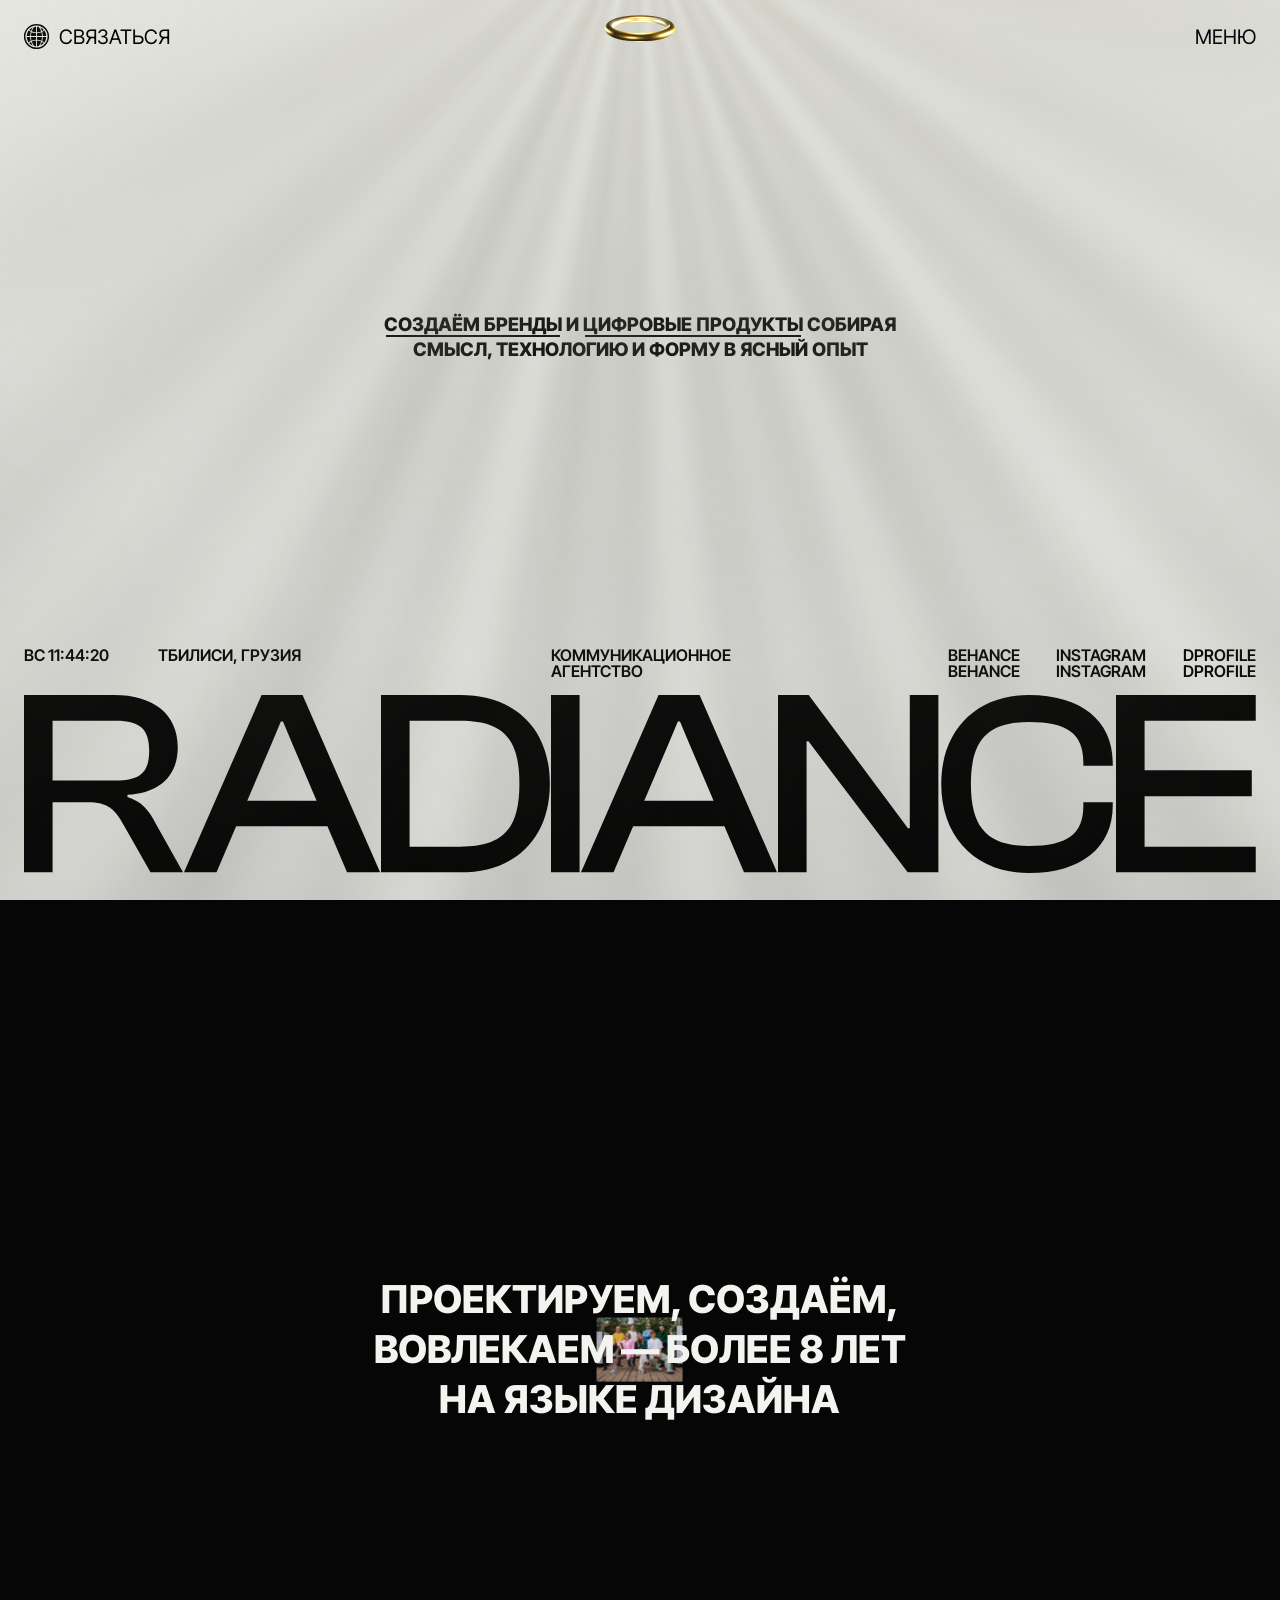
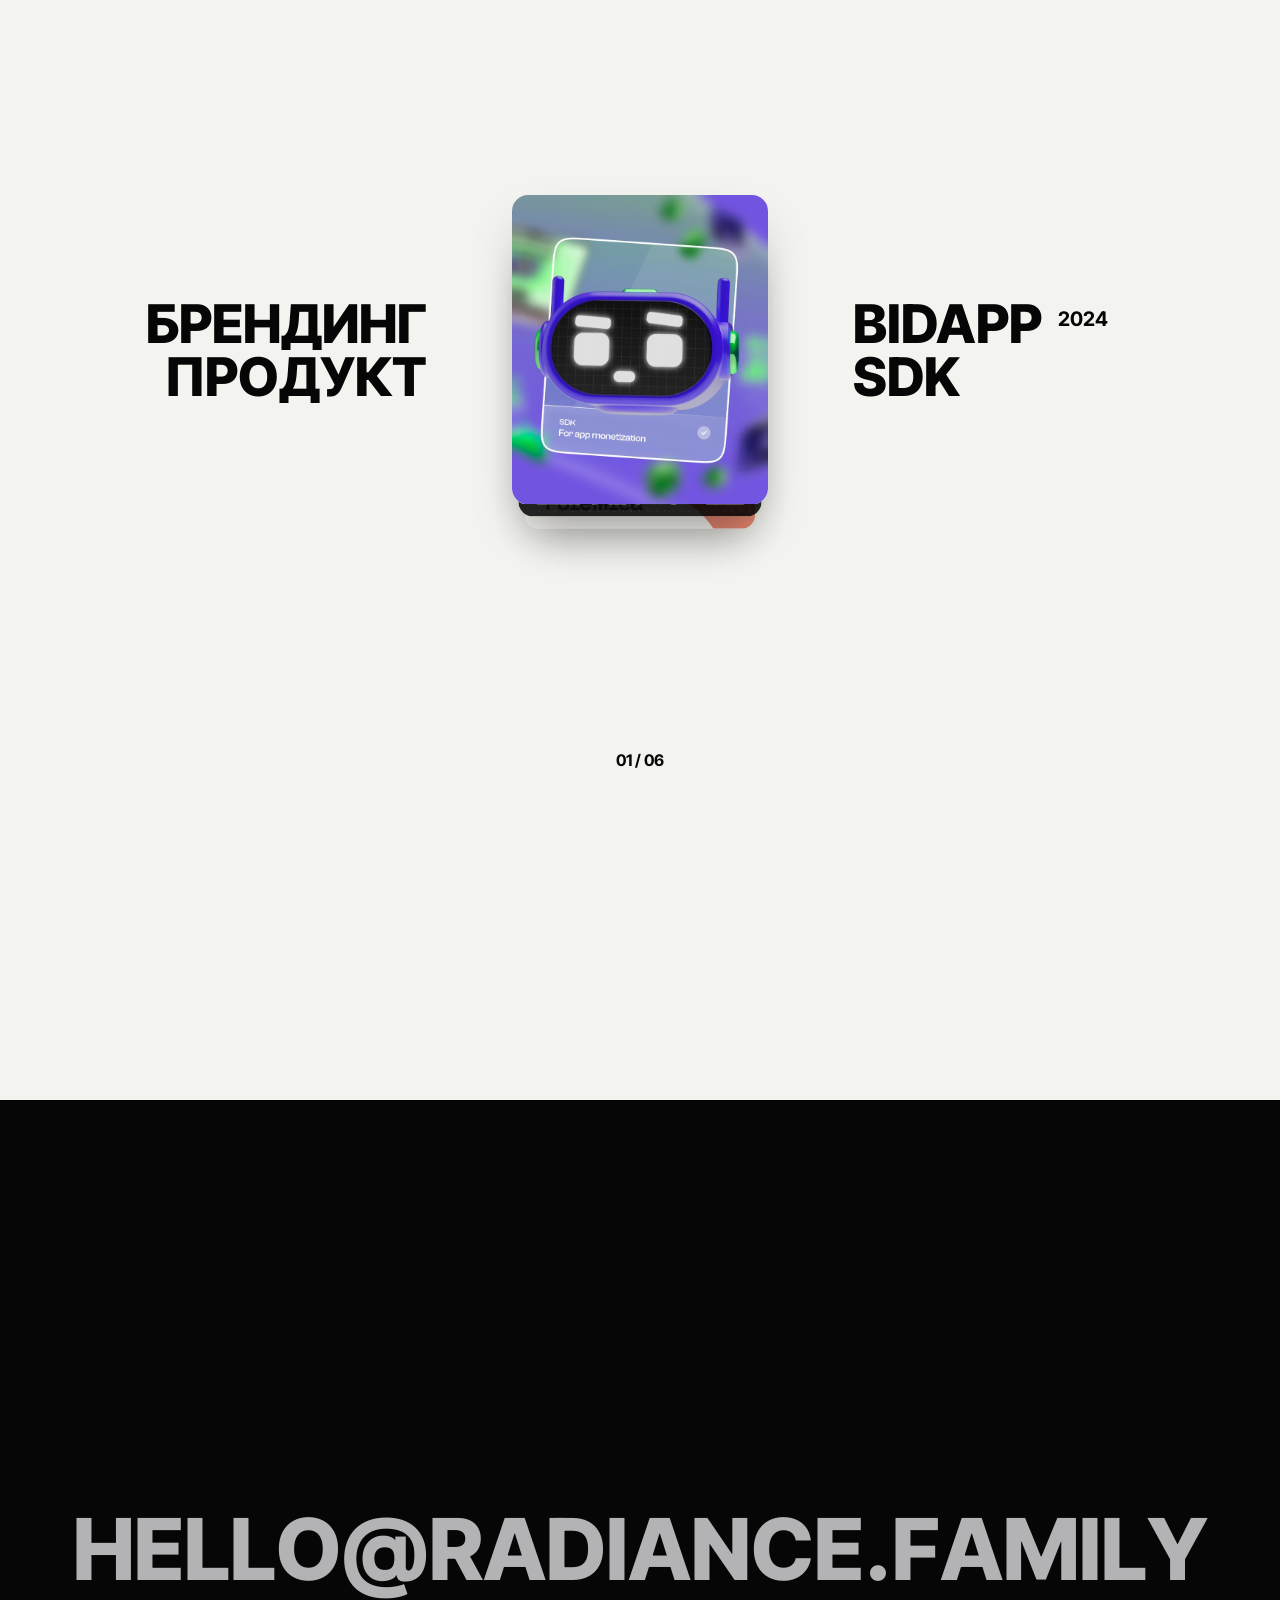
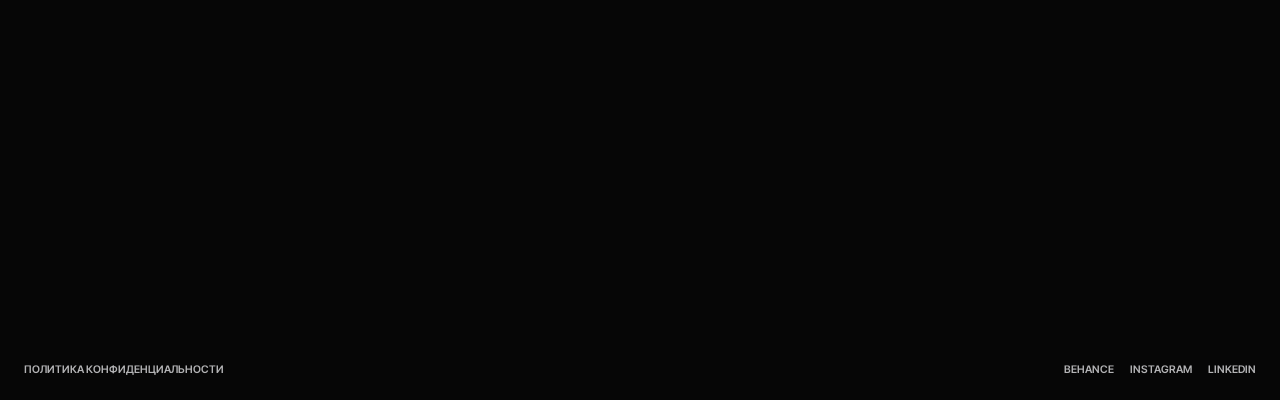
==== commit ee9c8bf9: "Updates to the form & brief" ====
--- a/index.html
+++ b/index.html
@@ -21,6 +21,84 @@
     <script defer src="/src/js/libs/lenis.min.js"></script>
     <script defer src="/src/js/libs/splittype.min.js"></script>
     <script defer src="/src/js/js-bundle.js"></script>
+    
+    <!-- Meta Pixel Code -->
+    <script>
+        !function(f,b,e,v,n,t,s)
+        {if(f.fbq)return;n=f.fbq=function(){n.callMethod?
+        n.callMethod.apply(n,arguments):n.queue.push(arguments)};
+        if(!f._fbq)f._fbq=n;n.push=n;n.loaded=!0;n.version='2.0';
+        n.queue=[];t=b.createElement(e);t.async=!0;
+        t.src=v;s=b.getElementsByTagName(e)[0];
+        s.parentNode.insertBefore(t,s)}(window, document,'script',
+        'https://connect.facebook.net/en_US/fbevents.js');
+
+        fbq('init', '963665372745866');
+        fbq('track', 'PageView');
+    </script>
+    <noscript>
+        <img height="1" width="1" style="display:none"
+        src="https://www.facebook.com/tr?id=963665372745866&ev=PageView&noscript=1"/>
+    </noscript>
+    <!-- End Meta Pixel Code -->
+
+     <!-- UTM Save-->
+    <script>
+        (function() {
+            const params = new URLSearchParams(window.location.search);
+
+            const keys = [
+            'utm_source',
+            'utm_medium',
+            'utm_campaign',
+            'utm_content',
+            'utm_term',
+            'fbclid'
+            ];
+
+            keys.forEach(key => {
+            if (params.get(key)) {
+                localStorage.setItem(key, params.get(key));
+            }
+            });
+        })();
+    </script>
+    <!-- End UTM Save -->
+
+    <!-- Save to Inputs UTM-->
+     <script>
+        document.addEventListener("DOMContentLoaded", function() {
+            const fields = [
+            'utm_source',
+            'utm_medium',
+            'utm_campaign',
+            'utm_content',
+            'utm_term',
+            'fbclid',
+            'event_id'
+            ];
+
+            fields.forEach(key => {
+            const input = document.querySelector(`input[name="${key}"]`);
+            if (input) {
+                input.value = localStorage.getItem(key) || '';
+            }
+            });
+        });
+    </script>
+
+
+    <!-- Event ID-->
+    <script>
+        (function() {
+            if (!localStorage.getItem('event_id')) {
+            localStorage.setItem('event_id', 'evt_' + Date.now() + '_' + Math.random().toString(36).substr(2, 9));
+            }
+        })();
+    </script>
+    <!-- End Event ID -->
+
+
     <!-- Google tag (gtag.js) -->
     <script async src="https://www.googletagmanager.com/gtag/js?id=G-Q95NQS2Q0W"></script>
     <script>
@@ -30,23 +108,6 @@
 
     gtag('config', 'G-Q95NQS2Q0W');
     </script>
-    <!-- Yandex.Metrika counter -->
-    <script type="text/javascript" >
-        (function(m,e,t,r,i,k,a){m[i]=m[i]||function(){(m[i].a=m[i].a||[]).push(arguments)};
-        m[i].l=1*new Date();
-        for (var j = 0; j < document.scripts.length; j++) {if (document.scripts[j].src === r) { return; }}
-        k=e.createElement(t),a=e.getElementsByTagName(t)[0],k.async=1,k.src=r,a.parentNode.insertBefore(k,a)})
-        (window, document, "script", "https://mc.yandex.ru/metrika/tag.js", "ym");
-    
-        ym(98861322, "init", {
-            clickmap:true,
-            trackLinks:true,
-            accurateTrackBounce:true,
-            webvisor:true
-        });
-    </script>
-    <noscript><div><img src="https://mc.yandex.ru/watch/98861322" style="position:absolute; left:-9999px;" alt="" /></div></noscript>
-    <!-- /Yandex.Metrika counter -->
 </head>
 <body>
     <h1 style="position: absolute; z-index: -2; pointer-events: none; color: #F3F3EF;">Современный и понятный подход к дизайну, коммуникации и веб-разработке</h1>
@@ -379,10 +440,10 @@
                         <div class="contacts-message">Вы можете написать мне напрямую в <a href="https://t.me/Daria_Radiance" target="_blank" class="contact-link">телеграм</a> или заполнить форму ниже и я свяжусь вам сама</div>
                     </div>
                     <div id="lastMessage" class="contacts-messages">
-                        <div class="contacts-message">Спасибо что заполнили форму! Вы также можете заполнить бриф для вашего проекта, хотите?</div>
-                    </div>
-                </div>
-                <div class="contacts-popup-body">
+                        <div class="contacts-message">Спасибо что заполнили форму! Сейчас я перенаправлю вас на страницу брифа где вы можете оставить больше информации о вашем проекте.</div>
+                    </div>
+                </div>
+                <div id="bottom-popup-part" class="contacts-popup-body">
                     <form id="contactForm" name="Radiance Contacts" method="POST">
                         <div id="your-name" class="contact-input">
                             <label class="contact-input-label">ВАШЕ ИМЯ</label>
@@ -396,13 +457,20 @@
                             <label class="contact-input-label">КОММЕНТАРИЙ</label>
                             <input class="contact-input-field" id="your-comment-field" type="input" name="Comment" placeholder="ДЕТАЛИ ПРОЕКТА"/>
                         </div>
+                        <input type="hidden" name="utm_source">
+                        <input type="hidden" name="utm_medium">
+                        <input type="hidden" name="utm_campaign">
+                        <input type="hidden" name="utm_content">
+                        <input type="hidden" name="utm_term">
+                        <input type="hidden" name="fbclid">
+                        <input type="hidden" name="event_id">
                         <button id="contact-submit-button" class="contact-submit-button" type="submit">ОТПРАВИТЬ</button>
                     </form>
 
-                    <div class="contacts-button-group">
+                    <!--<div class="contacts-button-group">
                        <button class="contact-submit-button"><a href="/brief/?lang=ru" target="_blank"></a>ДА</button>
                         <button id="noThanksButton" class="contact-simple-button">НЕТ, СПАСИБО</button>
-                    </div>
+                    </div>-->
                 </div>
             </div>
         </div>
@@ -575,7 +643,7 @@
                         <div class="about-layout">
                             <div class="about-heading">ПРИЗНАНЫ<br> СООБЩЕСТВОМ</div>
                             <div class="about-accolades">
-                                <svg class="accoladesSvg" id="awwwards" width="auto" height="100%" viewBox="0 0 234 95" fill="none" xmlns="http://www.w3.org/2000/svg">
+                                <svg class="accoladesSvg" id="awwwards" width="100%" height="100%" viewBox="0 0 234 95" fill="none" xmlns="http://www.w3.org/2000/svg">
                                 <path d="M28.8533 0.462473C27.1168 1.25627 26.0849 1.79208 25.053 2.42712C20.4985 5.25503 18.6034 8.45007 18.782 13.0144C18.8216 14.1357 18.8415 14.215 19.0995 14.4829C19.6055 15.0188 20.31 15.0584 21.8282 14.6615C24.6164 13.9372 27.0375 11.4863 28.4068 8.0234C29.1013 6.27705 29.8257 3.46898 29.7066 3.02247C29.6768 2.91333 29.7661 2.21875 29.9051 1.47457C30.044 0.740302 30.1333 0.0854183 30.1234 0.0159609C30.1035 -0.0534965 29.6471 0.105263 28.8533 0.462473Z" fill="#FFD73B"/>
                                 <path d="M13.394 4.26278C11.9255 7.03115 11.0623 9.40262 10.6951 11.6749C10.5165 12.7862 10.6257 16.1698 10.8837 17.1521C11.2111 18.442 11.9255 19.8708 12.6995 20.8234C12.9376 21.1112 13.5925 21.5081 13.8406 21.5081C14.7633 21.5081 16.0731 20.0693 16.7478 18.3229C17.1249 17.3505 17.4523 15.9812 17.492 15.2569C17.502 14.9592 17.5516 14.3341 17.5913 13.8677C17.75 12.0222 17.1944 9.42247 16.0632 6.73348C15.6663 5.79084 14.2375 2.95301 14.1581 2.95301C14.1283 2.95301 13.781 3.54836 13.394 4.26278Z" fill="#FFD73B"/>
                                 <path d="M26.075 13.2625C24.0012 13.957 22.8502 14.4432 21.5206 15.1974C18.5339 16.8941 16.6189 18.9977 15.8647 21.4485C15.4778 22.7186 15.19 25.2786 15.4381 25.2786C15.4778 25.2786 15.5274 25.3877 15.5373 25.5366C15.5671 25.9533 15.7556 26.1815 16.2319 26.3899C16.6288 26.5685 16.7975 26.5884 17.6309 26.5189C18.1469 26.4891 18.7125 26.3899 18.8713 26.3006C19.2682 26.1022 19.1689 26.1915 18.0874 27.015C14.3466 29.8628 12.4018 32.5518 11.8958 35.5583C11.7072 36.6398 11.8065 40.3112 12.0247 40.7279C12.2331 41.1347 12.6796 41.3729 13.2353 41.3729C13.7909 41.3729 14.2077 41.2339 15.2892 40.6882C17.373 39.6563 18.2362 38.8327 19.1689 37.007C19.5162 36.3124 19.9131 35.4293 20.052 35.0522C20.3993 34.0798 20.8161 32.1648 20.8657 31.3015C20.8855 30.9146 20.9748 29.9422 21.0542 29.1484C21.1435 28.3546 21.213 27.2631 21.213 26.7174C21.213 26.1716 21.2427 25.6358 21.2725 25.5267C21.3023 25.4175 21.6396 25.1099 22.0266 24.8321C23.7531 23.6116 25.2415 21.5676 26.4024 18.8191C27.1466 17.0628 27.484 15.9614 27.4344 15.4653C27.3947 15.1477 27.474 14.7012 27.7221 13.8777C27.9106 13.2426 28.0595 12.7167 28.0595 12.7068C28.0595 12.6175 27.6427 12.7366 26.075 13.2625Z" fill="#FFD73B"/>
@@ -613,7 +681,7 @@
                                 <path d="M107.507 76.5154L112.007 83.781H112.148L116.648 76.5154H119.132L113.648 85.2576L119.132 93.9763H116.648L112.148 86.8513H112.007L107.507 93.9763H105.023L110.648 85.2576L105.023 76.5154H107.507Z" fill="white"/>
                                 <path d="M126.14 94.2107C125.429 94.2107 124.714 94.0818 123.996 93.824C123.277 93.5583 122.621 93.1169 122.027 92.4998C121.441 91.8748 120.968 91.0271 120.609 89.9568C120.25 88.8865 120.07 87.5466 120.07 85.9373C120.07 84.3904 120.214 83.0193 120.504 81.824C120.8 80.6287 121.222 79.6208 121.769 78.8005C122.324 77.9724 122.992 77.3474 123.773 76.9255C124.554 76.4958 125.437 76.281 126.422 76.281C127.398 76.281 128.265 76.4763 129.023 76.8669C129.789 77.2576 130.414 77.8005 130.898 78.4958C131.382 79.1833 131.695 79.9763 131.836 80.8748H129.773C129.578 80.0935 129.199 79.4451 128.636 78.9294C128.082 78.4138 127.343 78.156 126.422 78.156C125.07 78.156 124.004 78.7458 123.222 79.9255C122.449 81.0974 122.062 82.7498 122.062 84.8826H122.203C122.523 84.3982 122.902 83.9841 123.339 83.6404C123.777 83.2888 124.261 83.0232 124.793 82.8435C125.324 82.656 125.89 82.5623 126.492 82.5623C127.492 82.5623 128.406 82.8123 129.234 83.3123C130.062 83.8044 130.726 84.488 131.226 85.363C131.726 86.2302 131.976 87.2263 131.976 88.3513C131.976 89.4294 131.734 90.4138 131.25 91.3044C130.773 92.1873 130.097 92.8943 129.222 93.4255C128.347 93.949 127.32 94.2107 126.14 94.2107ZM126.14 92.3357C126.859 92.3357 127.504 92.1599 128.074 91.8083C128.644 91.449 129.097 90.9685 129.433 90.3669C129.769 89.7576 129.937 89.0857 129.937 88.3513C129.937 87.6248 129.773 86.9685 129.445 86.3826C129.125 85.7888 128.683 85.3162 128.121 84.9646C127.566 84.613 126.929 84.4373 126.211 84.4373C125.492 84.4373 124.839 84.6208 124.254 84.988C123.675 85.3552 123.214 85.8396 122.871 86.4412C122.535 87.0349 122.367 87.6794 122.367 88.3748C122.367 89.0701 122.531 89.7224 122.859 90.3318C123.187 90.9333 123.632 91.4177 124.195 91.7849C124.765 92.1521 125.414 92.3357 126.14 92.3357Z" fill="white"/>
                                 </svg>
-                                <svg class="accoladesSvg" id="fwa" width="auto" height="100%" viewBox="0 0 234 94" fill="none" xmlns="http://www.w3.org/2000/svg">
+                                <svg class="accoladesSvg" id="fwa" width="100%" height="100%" viewBox="0 0 234 94" fill="none" xmlns="http://www.w3.org/2000/svg">
                                 <path d="M28.8533 0.462473C27.1168 1.25627 26.0849 1.79208 25.053 2.42712C20.4985 5.25503 18.6034 8.45007 18.782 13.0144C18.8216 14.1357 18.8415 14.215 19.0995 14.4829C19.6055 15.0188 20.31 15.0584 21.8282 14.6615C24.6164 13.9372 27.0375 11.4863 28.4068 8.0234C29.1013 6.27705 29.8257 3.46898 29.7066 3.02247C29.6768 2.91333 29.7661 2.21875 29.9051 1.47457C30.044 0.740302 30.1333 0.0854183 30.1234 0.0159609C30.1035 -0.0534965 29.6471 0.105263 28.8533 0.462473Z" fill="#FFD73B"/>
                                 <path d="M13.394 4.26278C11.9255 7.03115 11.0623 9.40262 10.6951 11.6749C10.5165 12.7862 10.6257 16.1698 10.8837 17.1521C11.2111 18.442 11.9255 19.8708 12.6995 20.8234C12.9376 21.1112 13.5925 21.5081 13.8406 21.5081C14.7633 21.5081 16.0731 20.0693 16.7478 18.3229C17.1249 17.3505 17.4523 15.9812 17.492 15.2569C17.502 14.9592 17.5516 14.3341 17.5913 13.8677C17.75 12.0222 17.1944 9.42247 16.0632 6.73348C15.6663 5.79084 14.2375 2.95301 14.1581 2.95301C14.1283 2.95301 13.781 3.54836 13.394 4.26278Z" fill="#FFD73B"/>
                                 <path d="M26.075 13.2625C24.0012 13.957 22.8502 14.4432 21.5206 15.1974C18.5339 16.8941 16.6189 18.9977 15.8647 21.4485C15.4778 22.7186 15.19 25.2786 15.4381 25.2786C15.4778 25.2786 15.5274 25.3877 15.5373 25.5366C15.5671 25.9533 15.7556 26.1815 16.2319 26.3899C16.6288 26.5685 16.7975 26.5884 17.6309 26.5189C18.1469 26.4891 18.7125 26.3899 18.8713 26.3006C19.2682 26.1022 19.1689 26.1915 18.0874 27.015C14.3466 29.8628 12.4018 32.5518 11.8958 35.5583C11.7072 36.6398 11.8065 40.3112 12.0247 40.7279C12.2331 41.1347 12.6796 41.3729 13.2353 41.3729C13.7909 41.3729 14.2077 41.2339 15.2892 40.6882C17.373 39.6563 18.2362 38.8327 19.1689 37.007C19.5162 36.3124 19.9131 35.4293 20.052 35.0522C20.3993 34.0798 20.8161 32.1648 20.8657 31.3015C20.8855 30.9146 20.9748 29.9422 21.0542 29.1484C21.1435 28.3546 21.213 27.2631 21.213 26.7174C21.213 26.1716 21.2427 25.6358 21.2725 25.5267C21.3023 25.4175 21.6396 25.1099 22.0266 24.8321C23.7531 23.6116 25.2415 21.5676 26.4024 18.8191C27.1466 17.0628 27.484 15.9614 27.4344 15.4653C27.3947 15.1477 27.474 14.7012 27.7221 13.8777C27.9106 13.2426 28.0595 12.7167 28.0595 12.7068C28.0595 12.6175 27.6427 12.7366 26.075 13.2625Z" fill="#FFD73B"/>
@@ -648,7 +716,7 @@
                                 <path d="M126.187 76.5154V93.9763H124.125V78.7419H124.007L119.765 81.5779V79.4216L124.125 76.5154H126.187Z" fill="white"/>
                                 <path d="M159.957 29.0593C160.389 29.0593 160.794 29.1682 161.148 29.3594C161.926 29.7802 162.455 30.6008 162.455 31.5444V38.6044H169.323C170.702 38.6044 171.821 39.7169 171.821 41.0895C171.821 42.4621 170.703 43.5745 169.323 43.5745H162.455V50.274C162.455 51.6463 161.337 52.7591 159.958 52.7591C159.668 52.7591 140.829 52.7514 140.829 52.7514C139.449 52.7514 138.331 51.639 138.331 50.2661V40.9763H138.337C138.396 39.6566 139.487 38.6042 140.829 38.6042H157.46V34.0294H138.264L129.153 50.8502C129.008 51.5947 128.526 52.2645 127.786 52.6184C127.437 52.7852 127.07 52.8643 126.707 52.8643C125.841 52.8643 125.007 52.4127 124.549 51.6313C124.457 51.4912 124.379 51.3435 124.317 51.1896L117.122 37.1372L109.843 50.8761C109.528 51.612 109.067 52.2642 108.327 52.6184C107.979 52.7852 107.611 52.8643 107.248 52.8643C106.382 52.8643 105.548 52.413 105.091 51.6316C104.998 51.4912 104.92 51.343 104.858 51.1884L96.0722 34.0294H81.3988V38.6042H93.2621C94.6414 38.6042 95.7597 39.7166 95.7597 41.0892C95.7597 42.4618 94.6416 43.5743 93.2621 43.5743H81.3988V50.4085C81.3988 51.7808 80.2807 52.8936 78.9012 52.8936C77.5218 52.8936 76.4037 51.7811 76.4037 50.4085V43.5743H69.5354C68.1559 43.5743 67.0379 42.4618 67.0379 41.0892C67.0379 39.7169 68.1559 38.6042 69.5354 38.6042H76.4034V31.5444C76.4034 30.601 76.9319 29.78 77.7106 29.3591C78.0646 29.1679 78.4701 29.0591 78.9012 29.0591H97.5192C97.9242 29.0591 98.3055 29.1572 98.6439 29.3273C99.1662 29.5585 99.6127 29.9669 99.8795 30.5197L107.243 44.9021L114.63 31.166C115.002 30.4141 115.207 29.7385 116.005 29.3566C116.354 29.1898 116.722 29.111 117.084 29.111C117.702 29.111 118.303 29.3406 118.764 29.7553C119.219 30.1095 119.429 30.349 119.741 30.9507L126.702 44.9021L134.513 30.4807C134.716 30.1255 134.995 29.8407 135.317 29.6315C135.75 29.2739 136.306 29.0588 136.912 29.0588L159.957 29.0593ZM143.212 47.781H157.46V43.5743H143.212V47.781ZM159.957 23.9763H136.912C135.238 23.9763 133.605 24.5299 132.281 25.5409C131.379 26.1784 130.62 27.0121 130.074 27.9672L130.044 28.0181L130.017 28.0697L126.829 33.9534C126.829 33.9534 123.129 26.7462 122.056 25.8671C120.673 24.6799 118.915 24.0284 117.084 24.0284C115.953 24.0284 114.814 24.287 113.791 24.7765C111.809 25.7252 110.712 27.4635 109.777 29.5109L107.371 33.9534L104.451 28.2495C103.684 26.704 102.406 25.4618 100.835 24.7353C99.8041 24.2387 98.6608 23.9766 97.5197 23.9766H78.9012C77.6365 23.9766 76.3817 24.2934 75.2724 24.893C72.819 26.219 71.2952 28.7677 71.2952 31.5446V33.5214H69.5357C65.3415 33.5211 61.9293 36.916 61.9293 41.089C61.9293 45.2619 65.3415 48.657 69.5354 48.657H71.2949V50.4082C71.2949 54.5812 74.7071 57.9763 78.901 57.9763C83.0949 57.9763 86.5071 54.5812 86.5071 50.4082V48.657H93.2619C94.7237 48.657 96.0906 48.2446 97.2511 47.5306L100.229 53.3467C100.378 53.6793 100.552 54.0022 100.749 54.3114C102.122 56.5577 104.599 57.9473 107.248 57.9473C108.38 57.9473 109.519 57.6885 110.541 57.199C112.397 56.3116 114.008 54.8134 114.831 52.8933L116.995 48.0862L119.689 53.3485C119.837 53.679 120.01 54.0004 120.206 54.3081C121.578 56.5564 124.056 57.9471 126.707 57.9471C127.838 57.9471 128.977 57.6882 130 57.1992C131.739 56.3675 133.09 54.895 133.786 53.1262C134.922 55.8854 137.651 57.8339 140.829 57.8339L159.957 57.8393C164.151 57.8393 167.563 54.5812 167.563 50.4082V48.657H169.323C173.517 48.657 176.929 45.2622 176.929 41.089C176.929 36.916 173.517 33.5209 169.323 33.5209H167.563V31.5444C167.563 28.7674 166.04 26.2185 163.586 24.8925C162.477 24.2931 161.222 23.9763 159.957 23.9763Z" fill="white"/>
                                 </svg>
-                                <svg class="accoladesSvg" id="cssda" width="auto" height="100%" viewBox="0 0 234 95" fill="none" xmlns="http://www.w3.org/2000/svg">
+                                <svg class="accoladesSvg" id="cssda" width="100%" height="100%" viewBox="0 0 234 95" fill="none" xmlns="http://www.w3.org/2000/svg">
 <path d="M28.8533 0.462473C27.1168 1.25627 26.0849 1.79208 25.053 2.42712C20.4985 5.25503 18.6034 8.45007 18.782 13.0144C18.8216 14.1357 18.8415 14.215 19.0995 14.4829C19.6055 15.0188 20.31 15.0584 21.8282 14.6615C24.6164 13.9372 27.0375 11.4863 28.4068 8.0234C29.1013 6.27705 29.8257 3.46898 29.7066 3.02247C29.6768 2.91333 29.7661 2.21875 29.9051 1.47457C30.044 0.740302 30.1333 0.0854183 30.1234 0.0159609C30.1035 -0.0534965 29.6471 0.105263 28.8533 0.462473Z" fill="#FFD73B"/>
 <path d="M13.394 4.26278C11.9255 7.03115 11.0623 9.40262 10.6951 11.6749C10.5165 12.7862 10.6257 16.1698 10.8837 17.1521C11.2111 18.442 11.9255 19.8708 12.6995 20.8234C12.9376 21.1112 13.5925 21.5081 13.8406 21.5081C14.7633 21.5081 16.0731 20.0693 16.7478 18.3229C17.1249 17.3505 17.4523 15.9812 17.492 15.2569C17.502 14.9592 17.5516 14.3341 17.5913 13.8677C17.75 12.0222 17.1944 9.42247 16.0632 6.73348C15.6663 5.79084 14.2375 2.95301 14.1581 2.95301C14.1283 2.95301 13.781 3.54836 13.394 4.26278Z" fill="#FFD73B"/>
 <path d="M26.075 13.2625C24.0012 13.957 22.8502 14.4432 21.5206 15.1974C18.5339 16.8941 16.6189 18.9977 15.8647 21.4485C15.4778 22.7186 15.19 25.2786 15.4381 25.2786C15.4778 25.2786 15.5274 25.3877 15.5373 25.5366C15.5671 25.9533 15.7556 26.1815 16.2319 26.3899C16.6288 26.5685 16.7975 26.5884 17.6309 26.5189C18.1469 26.4891 18.7125 26.3899 18.8713 26.3006C19.2682 26.1022 19.1689 26.1915 18.0874 27.015C14.3466 29.8628 12.4018 32.5518 11.8958 35.5583C11.7072 36.6398 11.8065 40.3112 12.0247 40.7279C12.2331 41.1347 12.6796 41.3729 13.2353 41.3729C13.7909 41.3729 14.2077 41.2339 15.2892 40.6882C17.373 39.6563 18.2362 38.8327 19.1689 37.007C19.5162 36.3124 19.9131 35.4293 20.052 35.0522C20.3993 34.0798 20.8161 32.1648 20.8657 31.3015C20.8855 30.9146 20.9748 29.9422 21.0542 29.1484C21.1435 28.3546 21.213 27.2631 21.213 26.7174C21.213 26.1716 21.2427 25.6358 21.2725 25.5267C21.3023 25.4175 21.6396 25.1099 22.0266 24.8321C23.7531 23.6116 25.2415 21.5676 26.4024 18.8191C27.1466 17.0628 27.484 15.9614 27.4344 15.4653C27.3947 15.1477 27.474 14.7012 27.7221 13.8777C27.9106 13.2426 28.0595 12.7167 28.0595 12.7068C28.0595 12.6175 27.6427 12.7366 26.075 13.2625Z" fill="#FFD73B"/>
@@ -690,7 +758,7 @@
 <path d="M106.684 38.8279C106.684 39.0645 106.727 39.2649 106.812 39.4292C106.898 39.5934 107.009 39.7282 107.147 39.8333C107.292 39.9319 107.459 40.0074 107.65 40.06C107.841 40.106 108.038 40.129 108.241 40.129C108.379 40.129 108.527 40.1192 108.685 40.0994C108.843 40.0732 108.991 40.0272 109.129 39.9614C109.267 39.8957 109.382 39.807 109.474 39.6953C109.566 39.577 109.612 39.4292 109.612 39.2517C109.612 39.0612 109.549 38.9067 109.424 38.7885C109.306 38.6702 109.148 38.5716 108.951 38.4927C108.754 38.4139 108.531 38.3449 108.281 38.2857C108.031 38.2266 107.778 38.1609 107.522 38.0886C107.259 38.0229 107.003 37.944 106.753 37.852C106.503 37.7535 106.28 37.6286 106.083 37.4775C105.886 37.3263 105.725 37.139 105.6 36.9156C105.482 36.6856 105.422 36.4096 105.422 36.0876C105.422 35.7262 105.498 35.4141 105.649 35.1512C105.807 34.8818 106.011 34.6584 106.26 34.4809C106.51 34.3035 106.792 34.1721 107.108 34.0867C107.423 34.0012 107.739 33.9585 108.054 33.9585C108.422 33.9585 108.774 34.0012 109.109 34.0867C109.451 34.1655 109.753 34.2969 110.016 34.4809C110.279 34.6649 110.486 34.9015 110.637 35.1906C110.794 35.4732 110.873 35.8182 110.873 36.2256H109.375C109.362 36.0153 109.316 35.8412 109.237 35.7032C109.165 35.5652 109.066 35.4568 108.941 35.3779C108.816 35.2991 108.672 35.2432 108.508 35.2104C108.35 35.1775 108.176 35.1611 107.985 35.1611C107.86 35.1611 107.735 35.1742 107.611 35.2005C107.486 35.2268 107.371 35.2728 107.266 35.3385C107.167 35.4042 107.085 35.4864 107.019 35.5849C106.953 35.6835 106.921 35.8084 106.921 35.9595C106.921 36.0975 106.947 36.2092 106.999 36.2946C107.052 36.3801 107.154 36.4589 107.305 36.5312C107.463 36.6035 107.676 36.6758 107.946 36.7481C108.222 36.8203 108.58 36.9123 109.02 37.024C109.152 37.0503 109.332 37.0996 109.562 37.1719C109.799 37.2376 110.032 37.346 110.262 37.4972C110.492 37.6483 110.689 37.852 110.854 38.1083C111.024 38.358 111.11 38.68 111.11 39.0743C111.11 39.3963 111.047 39.6953 110.923 39.9713C110.798 40.2473 110.61 40.4871 110.361 40.6909C110.118 40.888 109.812 41.0424 109.444 41.1541C109.083 41.2659 108.662 41.3217 108.182 41.3217C107.795 41.3217 107.417 41.2724 107.049 41.1739C106.687 41.0819 106.365 40.934 106.083 40.7303C105.807 40.5266 105.587 40.267 105.422 39.9516C105.258 39.6362 105.179 39.2616 105.186 38.8279H106.684Z" fill="white"/>
 <path d="M100.455 36.4918C100.428 36.3144 100.369 36.1534 100.277 36.0088C100.185 35.8577 100.07 35.7263 99.9322 35.6145C99.7942 35.5028 99.6364 35.4174 99.459 35.3583C99.2882 35.2925 99.1074 35.2597 98.9169 35.2597C98.5686 35.2597 98.2729 35.3287 98.0297 35.4667C97.7866 35.5981 97.5895 35.7788 97.4383 36.0088C97.2872 36.2323 97.1755 36.4885 97.1032 36.7777C97.0375 37.0668 97.0046 37.3658 97.0046 37.6747C97.0046 37.9704 97.0375 38.2595 97.1032 38.5421C97.1755 38.8181 97.2872 39.0678 97.4383 39.2912C97.5895 39.5146 97.7866 39.6954 98.0297 39.8333C98.2729 39.9648 98.5686 40.0305 98.9169 40.0305C99.39 40.0305 99.758 39.8859 100.021 39.5968C100.29 39.3076 100.455 38.9265 100.514 38.4534H102.012C101.973 38.8936 101.871 39.2912 101.706 39.6461C101.542 40.0009 101.325 40.3032 101.056 40.5529C100.786 40.8026 100.471 40.9932 100.11 41.1246C99.7482 41.256 99.3506 41.3218 98.9169 41.3218C98.378 41.3218 97.8917 41.2298 97.458 41.0458C97.0309 40.8552 96.6695 40.5956 96.3738 40.2671C96.0781 39.9385 95.8513 39.5541 95.6936 39.1138C95.5359 38.6669 95.4571 38.1872 95.4571 37.6747C95.4571 37.149 95.5359 36.6627 95.6936 36.2158C95.8513 35.7624 96.0781 35.3681 96.3738 35.033C96.6695 34.6978 97.0309 34.435 97.458 34.2444C97.8917 34.0539 98.378 33.9586 98.9169 33.9586C99.3046 33.9586 99.6693 34.0144 100.011 34.1261C100.359 34.2378 100.668 34.4021 100.938 34.619C101.214 34.8293 101.44 35.0921 101.618 35.4075C101.795 35.723 101.907 36.0844 101.953 36.4918H100.455Z" fill="white"/>
 </svg>
-                                <svg class="accoladesSvg" id="behance" width="auto" height="100%" viewBox="0 0 234 94" fill="none" xmlns="http://www.w3.org/2000/svg">
+                                <svg class="accoladesSvg" id="behance" width="100%" height="100%" viewBox="0 0 234 94" fill="none" xmlns="http://www.w3.org/2000/svg">
                                 <path d="M28.8533 0.462473C27.1168 1.25627 26.0849 1.79208 25.053 2.42712C20.4985 5.25503 18.6034 8.45007 18.782 13.0144C18.8216 14.1357 18.8415 14.215 19.0995 14.4829C19.6055 15.0188 20.31 15.0584 21.8282 14.6615C24.6164 13.9372 27.0375 11.4863 28.4068 8.0234C29.1013 6.27705 29.8257 3.46898 29.7066 3.02247C29.6768 2.91333 29.7661 2.21875 29.9051 1.47457C30.044 0.740302 30.1333 0.0854183 30.1234 0.0159609C30.1035 -0.0534965 29.6471 0.105263 28.8533 0.462473Z" fill="#FFD73B"/>
                                 <path d="M13.394 4.26278C11.9255 7.03115 11.0623 9.40262 10.6951 11.6749C10.5165 12.7862 10.6257 16.1698 10.8837 17.1521C11.2111 18.442 11.9255 19.8708 12.6995 20.8234C12.9376 21.1112 13.5925 21.5081 13.8406 21.5081C14.7633 21.5081 16.0731 20.0693 16.7478 18.3229C17.1249 17.3505 17.4523 15.9812 17.492 15.2569C17.502 14.9592 17.5516 14.3341 17.5913 13.8677C17.75 12.0222 17.1944 9.42247 16.0632 6.73348C15.6663 5.79084 14.2375 2.95301 14.1581 2.95301C14.1283 2.95301 13.781 3.54836 13.394 4.26278Z" fill="#FFD73B"/>
                                 <path d="M26.075 13.2625C24.0012 13.957 22.8502 14.4432 21.5206 15.1974C18.5339 16.8941 16.6189 18.9977 15.8647 21.4485C15.4778 22.7186 15.19 25.2786 15.4381 25.2786C15.4778 25.2786 15.5274 25.3877 15.5373 25.5366C15.5671 25.9533 15.7556 26.1815 16.2319 26.3899C16.6288 26.5685 16.7975 26.5884 17.6309 26.5189C18.1469 26.4891 18.7125 26.3899 18.8713 26.3006C19.2682 26.1022 19.1689 26.1915 18.0874 27.015C14.3466 29.8628 12.4018 32.5518 11.8958 35.5583C11.7072 36.6398 11.8065 40.3112 12.0247 40.7279C12.2331 41.1347 12.6796 41.3729 13.2353 41.3729C13.7909 41.3729 14.2077 41.2339 15.2892 40.6882C17.373 39.6563 18.2362 38.8327 19.1689 37.007C19.5162 36.3124 19.9131 35.4293 20.052 35.0522C20.3993 34.0798 20.8161 32.1648 20.8657 31.3015C20.8855 30.9146 20.9748 29.9422 21.0542 29.1484C21.1435 28.3546 21.213 27.2631 21.213 26.7174C21.213 26.1716 21.2427 25.6358 21.2725 25.5267C21.3023 25.4175 21.6396 25.1099 22.0266 24.8321C23.7531 23.6116 25.2415 21.5676 26.4024 18.8191C27.1466 17.0628 27.484 15.9614 27.4344 15.4653C27.3947 15.1477 27.474 14.7012 27.7221 13.8777C27.9106 13.2426 28.0595 12.7167 28.0595 12.7068C28.0595 12.6175 27.6427 12.7366 26.075 13.2625Z" fill="#FFD73B"/>
@@ -736,7 +804,7 @@
                                 <div class="text-award">DPROFILE x6</div>
                                 <div class="text-award">CSS WINNER x8</div>
                                 <div class="text-award">FWA x1</div>
-                                <div class="text-award">WHITE SQUARE x6</div>
+                                <div class="text-award">WHITE SQUARE x1</div>
                             </div>
 
                             <div class="about-clients">
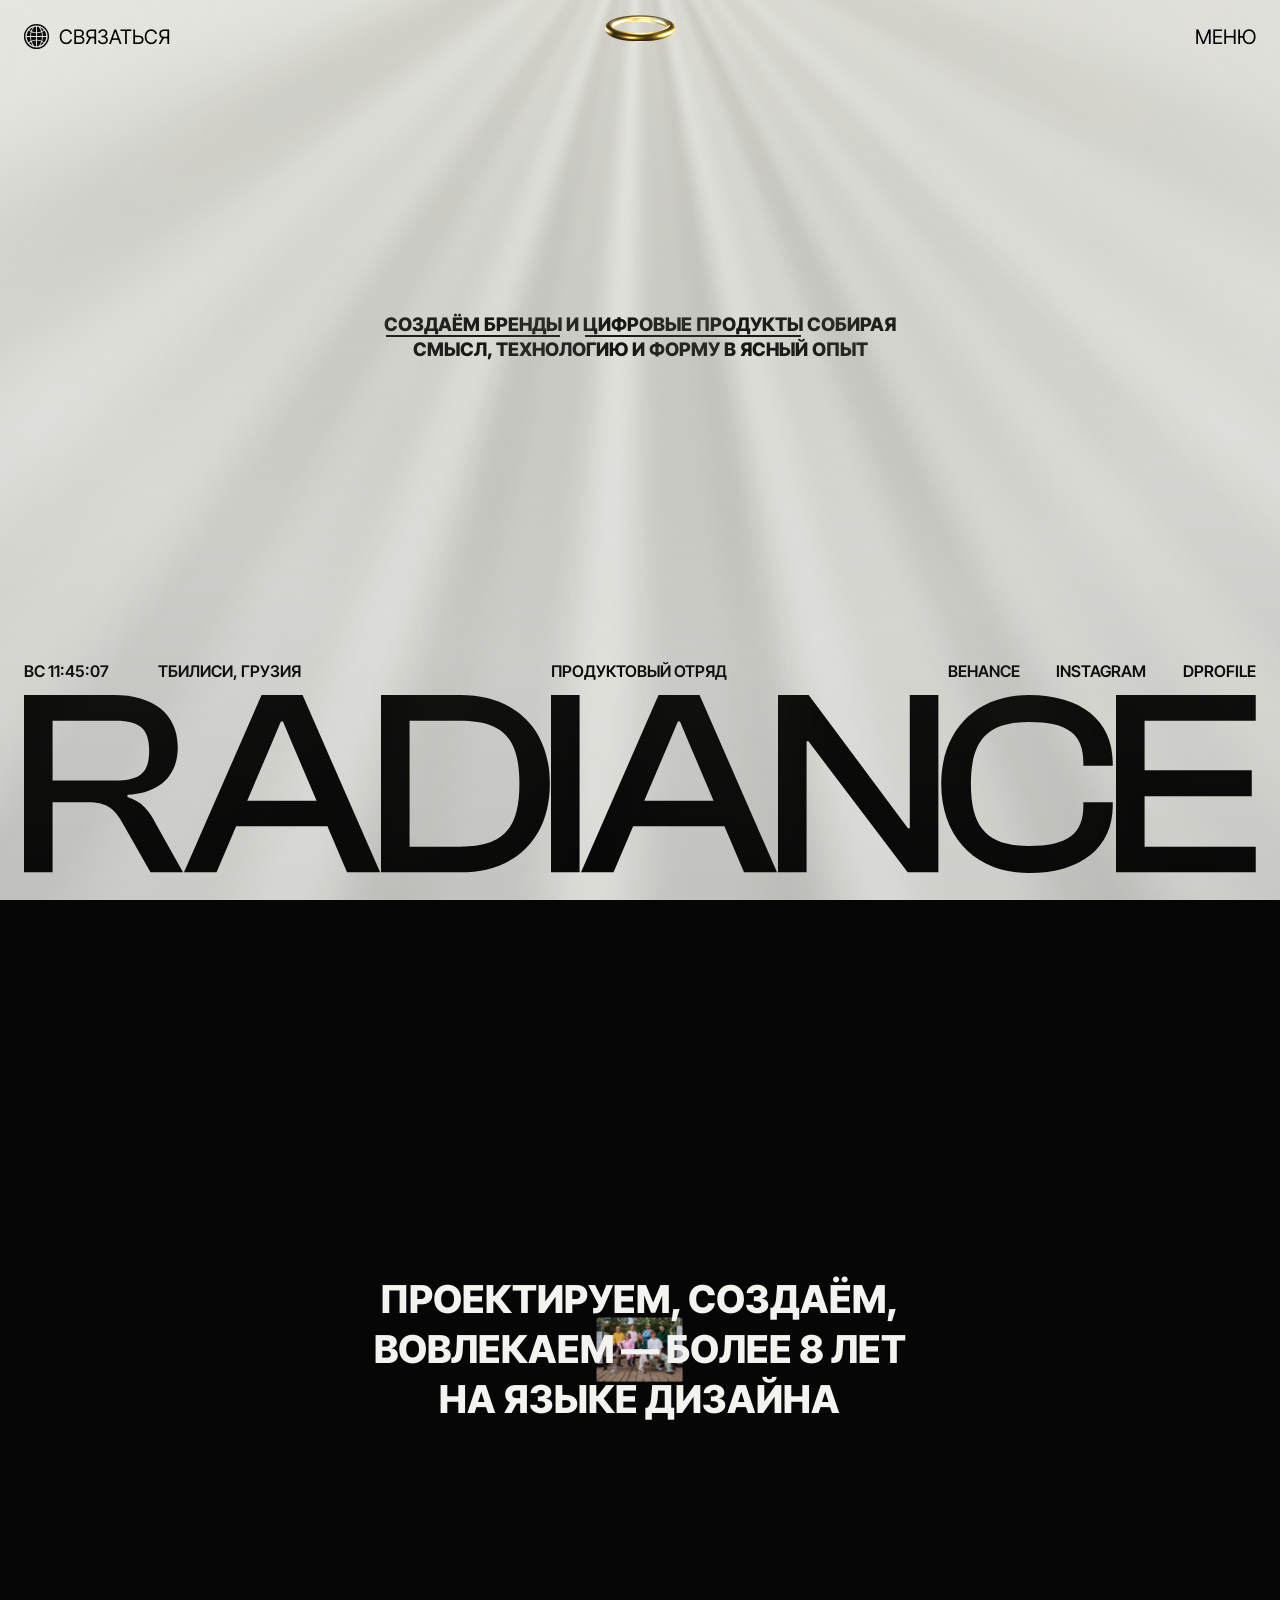
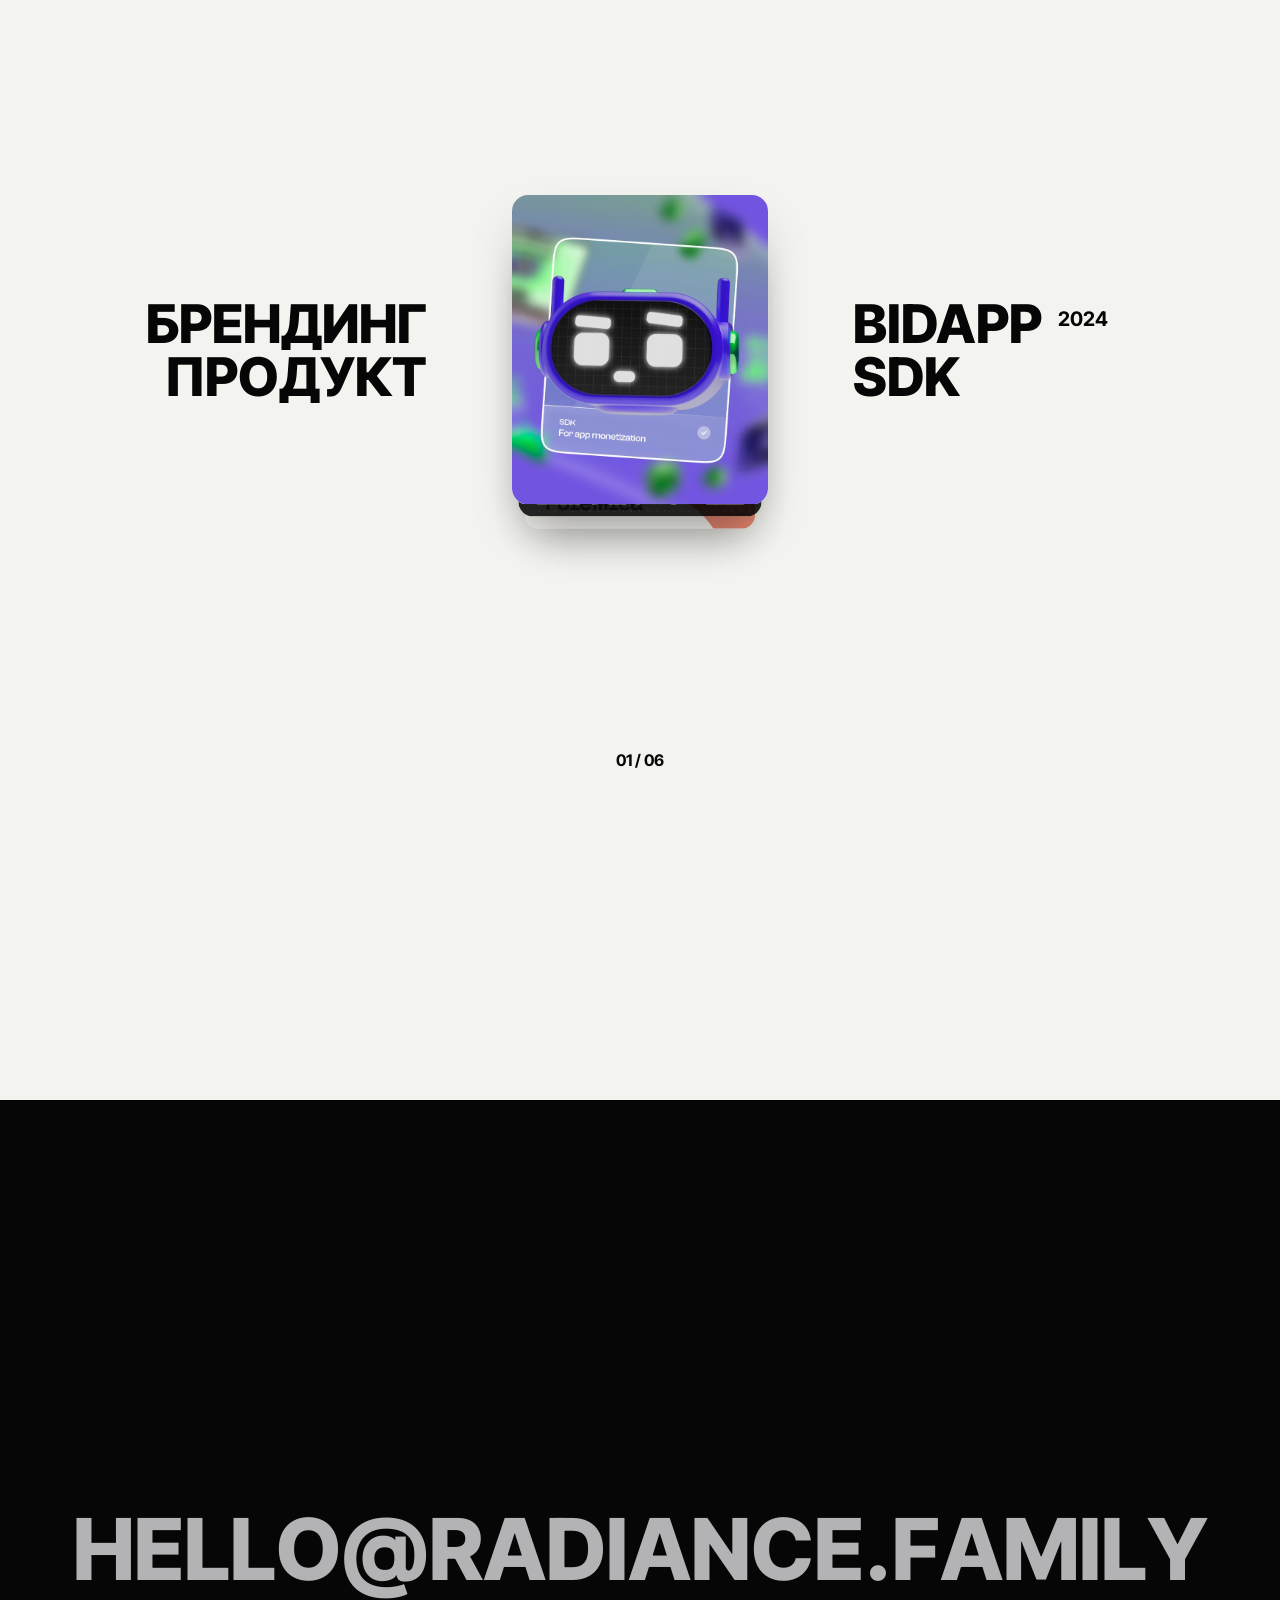
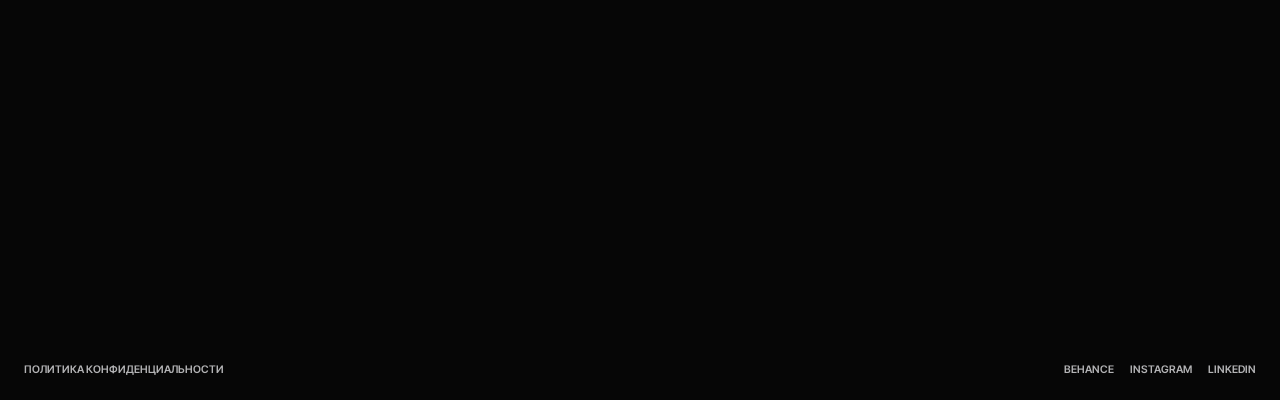
==== commit 3f3f2354: "Placeholder changes" ====
--- a/index.html
+++ b/index.html
@@ -437,7 +437,7 @@
                     <div id="firstMessage" class="contacts-messages">
                         <div class="contacts-message">Привет!</div>
                         <div class="contacts-message">Меня зовут Дарья и я менеджер <br> в студии Radiance</div>
-                        <div class="contacts-message">Вы можете написать мне напрямую в <a href="https://t.me/Daria_Radiance" target="_blank" class="contact-link">телеграм</a> или заполнить форму ниже и я свяжусь вам сама</div>
+                        <div class="contacts-message">Вы можете написать мне напрямую в <a href="https://t.me/Daria_Radiance" target="_blank" class="contact-link">телеграм</a> или заполнить форму ниже и я свяжусь с вами</div>
                     </div>
                     <div id="lastMessage" class="contacts-messages">
                         <div class="contacts-message">Спасибо что заполнили форму! Сейчас я перенаправлю вас на страницу брифа где вы можете оставить больше информации о вашем проекте.</div>
@@ -447,15 +447,15 @@
                     <form id="contactForm" name="Radiance Contacts" method="POST">
                         <div id="your-name" class="contact-input">
                             <label class="contact-input-label">ВАШЕ ИМЯ</label>
-                            <input class="contact-input-field" required id="your-name-field" type="input" name="Your Name" placeholder="НАПИШИТЕ ВАШЕ ИМЯ"/>
+                            <input class="contact-input-field" required id="your-name-field" type="input" name="Your Name" placeholder="Как к вам обращаться"/>
                         </div>
                         <div id="your-email" class="contact-input">
                             <label class="contact-input-label">ПОЧТА</label>
-                            <input class="contact-input-field" required id="your-email-field" type="input" name="Email" placeholder="АДРЕС ПОЧТЫ"/>
+                            <input class="contact-input-field" required id="your-email-field" type="input" name="Email" placeholder="example@mail.com"/>
                         </div>
                         <div id="your-comment" class="contact-input">
                             <label class="contact-input-label">КОММЕНТАРИЙ</label>
-                            <input class="contact-input-field" id="your-comment-field" type="input" name="Comment" placeholder="ДЕТАЛИ ПРОЕКТА"/>
+                            <input class="contact-input-field" id="your-comment-field" type="input" name="Comment" placeholder="Опишите вашу задачу"/>
                         </div>
                         <input type="hidden" name="utm_source">
                         <input type="hidden" name="utm_medium">
